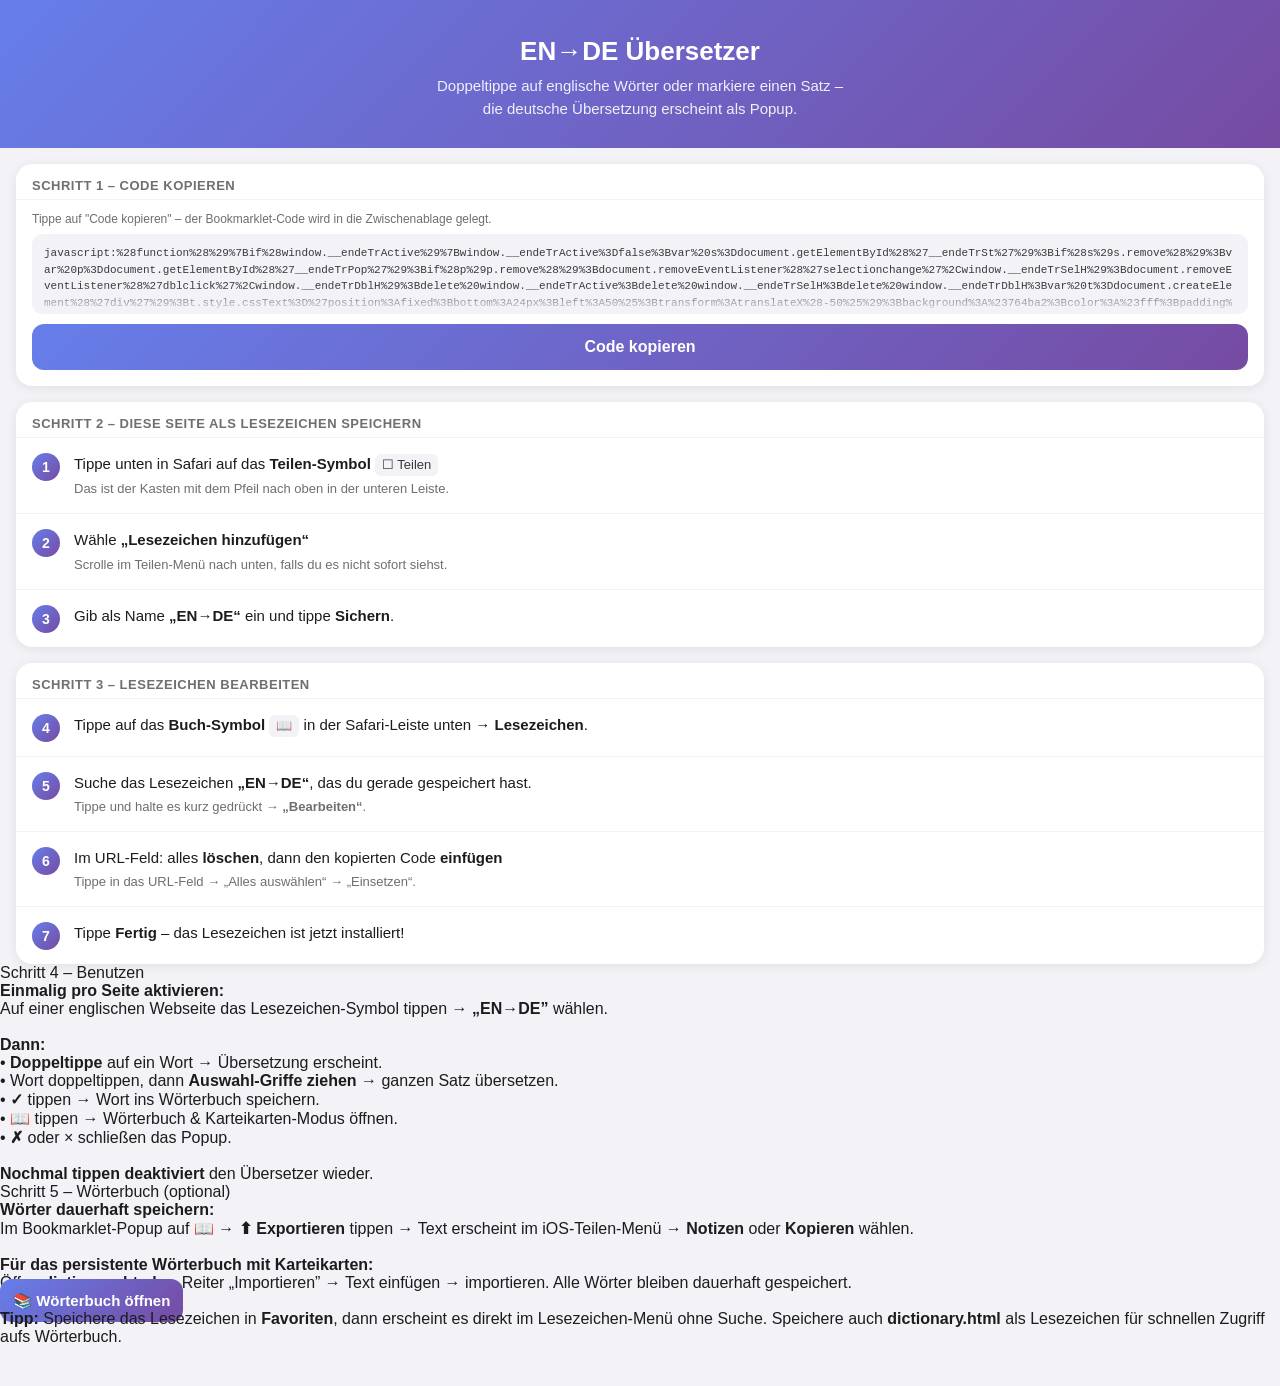
==== bookmarklet.html @ ed7c6baf "Audio-Aussprache Button im Bookmarklet hinzugefügt Neuer 🔊-Button im Übersetzungs-Popup spricht das " ====
<!DOCTYPE html>
<html lang="de">
<head>
  <meta charset="UTF-8">
  <meta name="viewport" content="width=device-width, initial-scale=1.0">
  <title>EN→DE Übersetzer – Installation</title>
  <style>
    *, *::before, *::after { box-sizing: border-box; margin: 0; padding: 0; }
    body {
      font-family: -apple-system, BlinkMacSystemFont, "Segoe UI", Roboto, sans-serif;
      background: #f2f2f7;
      color: #1c1c1e;
      min-height: 100vh;
      padding: 0 0 40px;
    }
    .hero {
      background: linear-gradient(135deg, #667eea 0%, #764ba2 100%);
      color: white;
      padding: 36px 20px 28px;
      text-align: center;
    }
    .hero h1 { font-size: 26px; font-weight: 700; margin-bottom: 8px; }
    .hero p  { font-size: 15px; opacity: 0.9; line-height: 1.5; }

    .card {
      background: white;
      border-radius: 16px;
      margin: 16px 16px 0;
      overflow: hidden;
      box-shadow: 0 2px 12px rgba(0,0,0,0.08);
    }
    .card-title {
      font-size: 13px;
      font-weight: 600;
      color: #6e6e73;
      text-transform: uppercase;
      letter-spacing: .5px;
      padding: 14px 16px 6px;
    }

    /* Step rows */
    .step {
      display: flex;
      align-items: flex-start;
      gap: 14px;
      padding: 14px 16px;
      border-top: 1px solid #f2f2f7;
    }
    .step:first-of-type { border-top: none; }
    .step-num {
      min-width: 28px; height: 28px;
      background: linear-gradient(135deg, #667eea, #764ba2);
      color: white;
      border-radius: 50%;
      font-weight: 700;
      font-size: 14px;
      display: flex; align-items: center; justify-content: center;
      flex-shrink: 0;
      margin-top: 1px;
    }
    .step-text { font-size: 15px; line-height: 1.55; color: #1c1c1e; }
    .step-text strong { font-weight: 600; }
    .step-text .sub {
      display: block;
      font-size: 13px;
      color: #6e6e73;
      margin-top: 3px;
    }
    .badge {
      display: inline-block;
      background: #f2f2f7;
      border-radius: 6px;
      padding: 1px 7px;
      font-size: 13px;
      font-weight: 500;
      color: #3a3a3c;
      white-space: nowrap;
    }

    /* Copy code box */
    .code-area {
      padding: 12px 16px 16px;
      border-top: 1px solid #f2f2f7;
    }
    .code-label {
      font-size: 12px;
      color: #6e6e73;
      margin-bottom: 8px;
    }
    .code-box {
      background: #f2f2f7;
      border-radius: 10px;
      padding: 11px 12px;
      font-family: ui-monospace, "SF Mono", Menlo, monospace;
      font-size: 11px;
      color: #3a3a3c;
      word-break: break-all;
      line-height: 1.5;
      max-height: 80px;
      overflow: hidden;
      position: relative;
      cursor: pointer;
      -webkit-user-select: all;
      user-select: all;
    }
    .code-box::after {
      content: "";
      position: absolute;
      bottom: 0; left: 0; right: 0;
      height: 28px;
      background: linear-gradient(transparent, #f2f2f7);
      border-radius: 0 0 10px 10px;
      pointer-events: none;
    }
    .copy-btn {
      width: 100%;
      margin-top: 10px;
      background: linear-gradient(135deg, #667eea, #764ba2);
      color: white;
      border: none;
      border-radius: 12px;
      padding: 14px;
      font-size: 16px;
      font-weight: 600;
      cursor: pointer;
      transition: opacity 0.15s;
    }
    .copy-btn:active { opacity: 0.8; }

    /* Toast */
    #toast {
      position: fixed;
      bottom: 28px;
      left: 50%;
      transform: translateX(-50%) translateY(80px);
      background: #1c1c1e;
      color: white;
      padding: 11px 24px;
      border-radius: 20px;
      font-size: 15px;
      font-weight: 500;
      white-space: nowrap;
      z-index: 9999;
      transition: transform 0.25s ease, opacity 0.25s ease;
      opacity: 0;
      pointer-events: none;
    }
    #toast.show {
      transform: translateX(-50%) translateY(0);
      opacity: 1;
    }

    /* Demo box */
    .demo {
      padding: 16px;
      border-top: 1px solid #f2f2f7;
      font-size: 14px;
      color: #3a3a3c;
      line-height: 1.6;
    }
    .demo strong { font-weight: 600; color: #1c1c1e; }

    .tip {
      margin: 16px 16px 0;
      background: #fff9e6;
      border-left: 4px solid #f0a500;
      border-radius: 0 10px 10px 0;
      padding: 12px 14px;
      font-size: 14px;
      color: #3a3a3c;
      line-height: 1.5;
    }
  </style>
</head>
<body>

<div class="hero">
  <h1>EN→DE Übersetzer</h1>
  <p>Doppeltippe auf englische Wörter oder markiere einen Satz –<br>die deutsche Übersetzung erscheint als Popup.</p>
</div>

<!-- Step 1: Copy code -->
<div class="card">
  <div class="card-title">Schritt 1 – Code kopieren</div>
  <div class="code-area">
    <div class="code-label">Tippe auf "Code kopieren" – der Bookmarklet-Code wird in die Zwischenablage gelegt.</div>
    <div class="code-box" id="codeBox">javascript:%28function%28%29%7Bif%28window.__endeTrActive%29%7Bwindow.__endeTrActive%3Dfalse%3Bvar%20s%3Ddocument.getElementById%28%27__endeTrSt%27%29%3Bif%28s%29s.remove%28%29%3Bvar%20p%3Ddocument.getElementById%28%27__endeTrPop%27%29%3Bif%28p%29p.remove%28%29%3Bdocument.removeEventListener%28%27selectionchange%27%2Cwindow.__endeTrSelH%29%3Bdocument.removeEventListener%28%27dblclick%27%2Cwindow.__endeTrDblH%29%3Bdelete%20window.__endeTrActive%3Bdelete%20window.__endeTrSelH%3Bdelete%20window.__endeTrDblH%3Bvar%20t%3Ddocument.createElement%28%27div%27%29%3Bt.style.cssText%3D%27position%3Afixed%3Bbottom%3A24px%3Bleft%3A50%25%3Btransform%3AtranslateX%28-50%25%29%3Bbackground%3A%23764ba2%3Bcolor%3A%23fff%3Bpadding%3A10px%2022px%3Bborder-radius%3A20px%3Bz-index%3A2147483647%3Bfont-family%3Asans-serif%3Bfont-size%3A14px%3Bwhite-space%3Anowrap%3Bbox-shadow%3A0%204px%2016px%20rgba%280%2C0%2C0%2C.3%29%27%3Bt.textContent%3D%27EN%E2%86%92DE%20deaktiviert%27%3Bdocument.body.appendChild%28t%29%3BsetTimeout%28function%28%29%7Bt.remove%28%29%3B%7D%2C2000%29%3Breturn%3B%7Dwindow.__endeTrActive%3Dtrue%3Bvar%20__dict%3D%5B%5D%3Bvar%20lastOrig%3D%27%27%2ClastTrans%3D%27%27%3Bvar%20st%3Ddocument.createElement%28%27style%27%29%3Bst.id%3D%27__endeTrSt%27%3Bst.textContent%3D%27%23__endeTrPop%7Bdisplay%3Anone%3Bposition%3Afixed%3Bz-index%3A2147483647%3Bleft%3A12px%3Bright%3A12px%3Bbottom%3A28px%3Bbackground%3A%23fff%3Bcolor%3A%231a1a1a%3Bborder%3A1px%20solid%20rgba%280%2C0%2C0%2C.12%29%3Bborder-radius%3A16px%3Bbox-shadow%3A0%208px%2032px%20rgba%280%2C0%2C0%2C.28%29%3Bfont-family%3A-apple-system%2CBlinkMacSystemFont%2Csans-serif%3Bfont-size%3A15px%3Bline-height%3A1.45%3Boverflow%3Ahidden%7D%23__endeTrPop.__etVis%7Bdisplay%3Ablock%3Banimation%3A__etIn%20150ms%20ease-out%7D%23__endeTrPop.__etDict%7Bmax-height%3A72vh%7D%40keyframes%20__etIn%7Bfrom%7Bopacity%3A0%3Btransform%3AtranslateY%2810px%29%7Dto%7Bopacity%3A1%3Btransform%3AtranslateY%280%29%7D%7D%23__endeTrPop%20.__etH%7Bdisplay%3Aflex%3Balign-items%3Acenter%3Bjustify-content%3Aspace-between%3Bgap%3A8px%3Bpadding%3A10px%2014px%3Bbackground%3Alinear-gradient%28135deg%2C%23667eea%2C%23764ba2%29%3Bcolor%3A%23fff%7D%23__endeTrPop%20.__etT%7Bfont-weight%3A600%3Bfont-size%3A14px%3Boverflow%3Ahidden%3Btext-overflow%3Aellipsis%3Bwhite-space%3Anowrap%3Bflex%3A1%7D%23__endeTrPop%20.__etC%7Bbackground%3Argba%28255%2C255%2C255%2C.18%29%3Bcolor%3A%23fff%3Bborder%3Anone%3Bwidth%3A28px%3Bheight%3A28px%3Bborder-radius%3A50%25%3Bfont-size%3A20px%3Bcursor%3Apointer%3Bdisplay%3Aflex%3Balign-items%3Acenter%3Bjustify-content%3Acenter%3Bpadding%3A0%3Bflex-shrink%3A0%7D%23__endeTrPop%20.__etC%3Aactive%7Bbackground%3Argba%28255%2C255%2C255%2C.35%29%7D%23__endeTrPop%20.__etB%7Bpadding%3A12px%2014px%3Bfont-size%3A16px%3Bwhite-space%3Apre-wrap%3Bword-wrap%3Abreak-word%7D%23__endeTrPop%5Bdata-state%3Derror%5D%20.__etB%7Bcolor%3A%23b00020%7D.__etSpin%7Bdisplay%3Ainline-block%3Bwidth%3A13px%3Bheight%3A13px%3Bborder%3A2px%20solid%20rgba%280%2C0%2C0%2C.18%29%3Bborder-top-color%3A%23667eea%3Bborder-radius%3A50%25%3Bvertical-align%3A-3px%3Bmargin-right%3A7px%3Banimation%3A__etSpinA%20.7s%20linear%20infinite%7D%40keyframes%20__etSpinA%7Bto%7Btransform%3Arotate%28360deg%29%7D%7D%23__endeTrPop%20.__etF%7Bdisplay%3Aflex%3Balign-items%3Acenter%3Bjustify-content%3Aspace-between%3Bpadding%3A8px%2010px%3Bborder-top%3A1px%20solid%20%23f0f0f0%3Bgap%3A6px%7D.__etBtnX%7Bflex%3A1%3Bpadding%3A10px%204px%3Bborder%3Anone%3Bborder-radius%3A10px%3Bfont-size%3A22px%3Bcursor%3Apointer%3Bbackground%3A%23fff0f0%3Bcolor%3A%23cc0000%7D.__etBtnX%3Aactive%7Bbackground%3A%23ffd5d5%7D.__etBtnOk%7Bflex%3A1%3Bpadding%3A10px%204px%3Bborder%3Anone%3Bborder-radius%3A10px%3Bfont-size%3A22px%3Bcursor%3Apointer%3Bbackground%3A%23f0fff4%3Bcolor%3A%23009900%7D.__etBtnOk%3Aactive%7Bbackground%3A%23c3f0d0%7D.__etBtnOk%3Adisabled%7Bopacity%3A.3%3Bcursor%3Adefault%7D.__etBtnD%7Bflex%3A1%3Bpadding%3A10px%204px%3Bborder%3Anone%3Bborder-radius%3A10px%3Bfont-size%3A18px%3Bcursor%3Apointer%3Bbackground%3A%23f0f0ff%3Bcolor%3A%23667eea%3Bfont-weight%3A600%7D.__etBtnD%3Aactive%7Bbackground%3A%23d8d8ff%7D.__etFMsg%7Bfont-size%3A12px%3Bcolor%3A%23009900%3Btext-align%3Acenter%3Bpadding%3A2px%2012px%206px%3Bdisplay%3Anone%7D%23__endeTrDictPanel%7Bdisplay%3Anone%3Boverflow-y%3Aauto%3Bmax-height%3Acalc%2872vh%20-%2052px%29%7D%23__endeTrDictPanel.__etVis2%7Bdisplay%3Aflex%3Bflex-direction%3Acolumn%7D.__etDictTabs%7Bdisplay%3Aflex%3Bborder-bottom%3A1px%20solid%20%23f0f0f0%3Bbackground%3A%23fafafa%3Bflex-shrink%3A0%7D.__etDictTab%7Bflex%3A1%3Bpadding%3A10px%204px%3Bborder%3Anone%3Bbackground%3Atransparent%3Bfont-size%3A13px%3Bfont-weight%3A600%3Bcolor%3A%23999%3Bcursor%3Apointer%3Bborder-bottom%3A3px%20solid%20transparent%7D.__etDictTab.__etTabAct%7Bcolor%3A%23667eea%3Bborder-bottom-color%3A%23667eea%7D.__etDictScroll%7Boverflow-y%3Aauto%3Bflex%3A1%7D.__etDictList%7Bpadding%3A4px%200%7D.__etDictRow%7Bdisplay%3Aflex%3Balign-items%3Acenter%3Bgap%3A8px%3Bpadding%3A9px%2014px%3Bborder-bottom%3A1px%20solid%20%23f5f5f5%3Bfont-size%3A14px%7D.__etDictNum%7Bmin-width%3A22px%3Bcolor%3A%23bbb%3Bfont-size%3A12px%3Bflex-shrink%3A0%7D.__etDictEn%7Bflex%3A1%3Bfont-weight%3A500%3Bcolor%3A%231a1a1a%3Bword-break%3Abreak-word%7D.__etDictDe%7Bflex%3A1%3Bcolor%3A%23555%3Bword-break%3Abreak-word%7D.__etDictEmpty%7Bpadding%3A28px%2016px%3Btext-align%3Acenter%3Bcolor%3A%23bbb%3Bfont-size%3A14px%7D.__etDictActions%7Bdisplay%3Aflex%3Bgap%3A8px%3Bpadding%3A10px%2012px%3Bborder-top%3A1px%20solid%20%23f0f0f0%3Bbackground%3A%23fafafa%3Bflex-shrink%3A0%7D.__etActBtn%7Bflex%3A1%3Bpadding%3A9px%206px%3Bborder%3Anone%3Bborder-radius%3A10px%3Bfont-size%3A13px%3Bfont-weight%3A600%3Bcursor%3Apointer%3Bbackground%3Alinear-gradient%28135deg%2C%23667eea%2C%23764ba2%29%3Bcolor%3A%23fff%7D.__etActBtn%3Aactive%7Bopacity%3A.8%7D.__etFlash%7Bpadding%3A20px%2016px%3Btext-align%3Acenter%7D.__etFlashProg%7Bfont-size%3A12px%3Bcolor%3A%23bbb%3Bmargin-bottom%3A6px%7D.__etFlashSub%7Bfont-size%3A12px%3Bcolor%3A%23aaa%3Bmargin-bottom%3A10px%7D.__etFlashQ%7Bfont-size%3A19px%3Bfont-weight%3A600%3Bcolor%3A%231a1a1a%3Bmargin-bottom%3A8px%3Bline-height%3A1.3%7D.__etFlashA%7Bfont-size%3A17px%3Bcolor%3A%23667eea%3Bfont-weight%3A600%3Bmin-height%3A26px%3Bmargin-bottom%3A14px%7D.__etFlashRevBtn%7Bwidth%3A100%25%3Bpadding%3A12px%3Bborder%3Anone%3Bborder-radius%3A12px%3Bfont-size%3A15px%3Bfont-weight%3A600%3Bcursor%3Apointer%3Bbackground%3Alinear-gradient%28135deg%2C%23667eea%2C%23764ba2%29%3Bcolor%3A%23fff%3Bmargin-bottom%3A10px%7D.__etFlashBtns%7Bdisplay%3Aflex%3Bgap%3A10px%7D.__etFlashOk%7Bflex%3A1%3Bpadding%3A11px%3Bborder%3Anone%3Bborder-radius%3A12px%3Bfont-size%3A14px%3Bfont-weight%3A600%3Bcursor%3Apointer%3Bbackground%3A%23f0fff4%3Bcolor%3A%23009900%7D.__etFlashNo%7Bflex%3A1%3Bpadding%3A11px%3Bborder%3Anone%3Bborder-radius%3A12px%3Bfont-size%3A14px%3Bfont-weight%3A600%3Bcursor%3Apointer%3Bbackground%3A%23fff0f0%3Bcolor%3A%23cc0000%7D.__etBtnSpeak%7Bflex%3A1%3Bpadding%3A10px%204px%3Bborder%3Anone%3Bborder-radius%3A10px%3Bfont-size%3A22px%3Bcursor%3Apointer%3Bbackground%3A%23e8f0fe%3Bcolor%3A%23667eea%7D.__etBtnSpeak%3Aactive%7Bbackground%3A%23c5d0f5%7D.__etBtnSpeak%3Adisabled%7Bopacity%3A.3%3Bcursor%3Adefault%7D.__etFlashResult%7Bfont-size%3A16px%3Bcolor%3A%231a1a1a%3Bpadding%3A12px%200%2016px%7D%27%3Bdocument.head.appendChild%28st%29%3Bvar%20pop%3Ddocument.createElement%28%27div%27%29%3Bpop.id%3D%27__endeTrPop%27%3Bvar%20hdr%3Ddocument.createElement%28%27div%27%29%3Bhdr.className%3D%27__etH%27%3Bvar%20tit%3Ddocument.createElement%28%27span%27%29%3Btit.className%3D%27__etT%27%3Bvar%20cls%3Ddocument.createElement%28%27button%27%29%3Bcls.className%3D%27__etC%27%3Bcls.textContent%3D%27%5Cxd7%27%3Bcls.addEventListener%28%27click%27%2Cfunction%28e%29%7Be.stopPropagation%28%29%3BremPop%28%29%3B%7D%29%3Bhdr.appendChild%28tit%29%3Bhdr.appendChild%28cls%29%3Bvar%20body%3Ddocument.createElement%28%27div%27%29%3Bbody.className%3D%27__etB%27%3Bvar%20footer%3Ddocument.createElement%28%27div%27%29%3Bfooter.className%3D%27__etF%27%3Bvar%20btnX%3Ddocument.createElement%28%27button%27%29%3BbtnX.className%3D%27__etBtnX%27%3BbtnX.textContent%3D%27%E2%9C%97%27%3BbtnX.addEventListener%28%27click%27%2Cfunction%28e%29%7Be.stopPropagation%28%29%3BremPop%28%29%3B%7D%29%3Bvar%20btnD%3Ddocument.createElement%28%27button%27%29%3BbtnD.className%3D%27__etBtnD%27%3BbtnD.textContent%3D%27%F0%9F%93%96%27%3BbtnD.addEventListener%28%27click%27%2Cfunction%28e%29%7Be.stopPropagation%28%29%3BshowDictPanel%28%29%3B%7D%29%3Bvar%20btnOk%3Ddocument.createElement%28%27button%27%29%3BbtnOk.className%3D%27__etBtnOk%27%3BbtnOk.textContent%3D%27%E2%9C%93%27%3BbtnOk.disabled%3Dtrue%3BbtnOk.addEventListener%28%27click%27%2Cfunction%28e%29%7Be.stopPropagation%28%29%3BsaveEntry%28%29%3B%7D%29%3Bvar%20btnSpeak%3Ddocument.createElement%28%27button%27%29%3BbtnSpeak.className%3D%27__etBtnSpeak%27%3BbtnSpeak.textContent%3D%27%F0%9F%94%8A%27%3BbtnSpeak.disabled%3Dtrue%3BbtnSpeak.addEventListener%28%27click%27%2Cfunction%28e%29%7Be.stopPropagation%28%29%3BspeakWord%28lastOrig%29%3B%7D%29%3Bfooter.appendChild%28btnX%29%3Bfooter.appendChild%28btnSpeak%29%3Bfooter.appendChild%28btnD%29%3Bfooter.appendChild%28btnOk%29%3Bvar%20footerMsg%3Ddocument.createElement%28%27div%27%29%3BfooterMsg.className%3D%27__etFMsg%27%3Bvar%20dictPanel%3Ddocument.createElement%28%27div%27%29%3BdictPanel.id%3D%27__endeTrDictPanel%27%3Bvar%20tabs%3Ddocument.createElement%28%27div%27%29%3Btabs.className%3D%27__etDictTabs%27%3Bvar%20tabList%3Ddocument.createElement%28%27button%27%29%3BtabList.className%3D%27__etDictTab%20__etTabAct%27%3BtabList.textContent%3D%27W%C3%B6rterbuch%27%3Bvar%20tabFlash%3Ddocument.createElement%28%27button%27%29%3BtabFlash.className%3D%27__etDictTab%27%3BtabFlash.textContent%3D%27Karteikarten%27%3Btabs.appendChild%28tabList%29%3Btabs.appendChild%28tabFlash%29%3Bvar%20dictScroll%3Ddocument.createElement%28%27div%27%29%3BdictScroll.className%3D%27__etDictScroll%27%3Bvar%20dictListDiv%3Ddocument.createElement%28%27div%27%29%3BdictListDiv.className%3D%27__etDictList%27%3BdictScroll.appendChild%28dictListDiv%29%3Bvar%20flashDiv%3Ddocument.createElement%28%27div%27%29%3BflashDiv.style.display%3D%27none%27%3Bvar%20dictActions%3Ddocument.createElement%28%27div%27%29%3BdictActions.className%3D%27__etDictActions%27%3Bvar%20btnBack%3Ddocument.createElement%28%27button%27%29%3BbtnBack.className%3D%27__etActBtn%27%3BbtnBack.textContent%3D%27%E2%86%90%20%C3%9Cbersetzer%27%3BbtnBack.addEventListener%28%27click%27%2Cfunction%28e%29%7Be.stopPropagation%28%29%3BshowTransPanel%28%29%3B%7D%29%3Bvar%20btnExport%3Ddocument.createElement%28%27button%27%29%3BbtnExport.className%3D%27__etActBtn%27%3BbtnExport.textContent%3D%27%E2%AC%86%20Exportieren%27%3BbtnExport.addEventListener%28%27click%27%2Cfunction%28e%29%7Be.stopPropagation%28%29%3BexportDict%28%29%3B%7D%29%3BdictActions.appendChild%28btnBack%29%3BdictActions.appendChild%28btnExport%29%3BdictPanel.appendChild%28tabs%29%3BdictPanel.appendChild%28dictScroll%29%3BdictPanel.appendChild%28flashDiv%29%3BdictPanel.appendChild%28dictActions%29%3Bpop.appendChild%28hdr%29%3Bpop.appendChild%28body%29%3Bpop.appendChild%28footer%29%3Bpop.appendChild%28footerMsg%29%3Bpop.appendChild%28dictPanel%29%3Bpop.addEventListener%28%27touchstart%27%2Cfunction%28e%29%7Be.stopPropagation%28%29%3B%7D%2C%7Bpassive%3Atrue%7D%29%3Bdocument.body.appendChild%28pop%29%3BtabList.addEventListener%28%27click%27%2Cfunction%28e%29%7Be.stopPropagation%28%29%3BtabList.classList.add%28%27__etTabAct%27%29%3BtabFlash.classList.remove%28%27__etTabAct%27%29%3BdictScroll.style.display%3D%27%27%3BflashDiv.style.display%3D%27none%27%3BrenderDictList%28%29%3B%7D%29%3BtabFlash.addEventListener%28%27click%27%2Cfunction%28e%29%7Be.stopPropagation%28%29%3BtabFlash.classList.add%28%27__etTabAct%27%29%3BtabList.classList.remove%28%27__etTabAct%27%29%3BdictScroll.style.display%3D%27none%27%3BflashDiv.style.display%3D%27%27%3BstartFlashcards%28%29%3B%7D%29%3Bvar%20toast2%3Ddocument.createElement%28%27div%27%29%3Btoast2.style.cssText%3D%27position%3Afixed%3Btop%3A24px%3Bleft%3A50%25%3Btransform%3AtranslateX%28-50%25%29%3Bbackground%3Alinear-gradient%28135deg%2C%23667eea%2C%23764ba2%29%3Bcolor%3A%23fff%3Bpadding%3A10px%2022px%3Bborder-radius%3A20px%3Bz-index%3A2147483647%3Bfont-family%3Asans-serif%3Bfont-size%3A14px%3Bwhite-space%3Anowrap%3Bbox-shadow%3A0%204px%2016px%20rgba%280%2C0%2C0%2C.3%29%27%3Btoast2.textContent%3D%27EN%E2%86%92DE%20aktiv%20%E2%80%93%20Doppeltippe%20auf%20ein%20Wort%27%3Bdocument.body.appendChild%28toast2%29%3BsetTimeout%28function%28%29%7Btoast2.remove%28%29%3B%7D%2C2500%29%3Bvar%20cache%3Dnew%20Map%28%29%3Bfunction%20cGet%28k%29%7Bif%28%21cache.has%28k%29%29return%20null%3Bvar%20v%3Dcache.get%28k%29%3Bcache.delete%28k%29%3Bcache.set%28k%2Cv%29%3Breturn%20v%3B%7Dfunction%20cSet%28k%2Cv%29%7Bcache.set%28k%2Cv%29%3Bif%28cache.size%3E300%29cache.delete%28cache.keys%28%29.next%28%29.value%29%3B%7Dfunction%20translate%28text%29%7Bvar%20k%3D%27en%7Cde%7C%27%2Btext%2Chit%3DcGet%28k%29%3Bif%28hit%29return%20Promise.resolve%28hit%29%3Bvar%20url%3D%27https%3A%2F%2Ftranslate.googleapis.com%2Ftranslate_a%2Fsingle%3Fclient%3Dgtx%26sl%3Den%26tl%3Dde%26dt%3Dt%26q%3D%27%2BencodeURIComponent%28text%29%3Breturn%20fetch%28url%2C%7Bheaders%3A%7BAccept%3A%27application%2Fjson%27%7D%7D%29.then%28function%28r%29%7Bif%28%21r.ok%29throw%20new%20Error%28%27HTTP%20%27%2Br.status%29%3Breturn%20r.json%28%29%3B%7D%29.then%28function%28d%29%7Bvar%20s%3DArray.isArray%28d%26%26d%5B0%5D%29%3Fd%5B0%5D%3A%5B%5D%3Bvar%20tr%3Ds.map%28function%28x%29%7Breturn%20Array.isArray%28x%29%3Fx%5B0%5D%3A%27%27%3B%7D%29.filter%28Boolean%29.join%28%27%27%29%3Bif%28%21tr%29throw%20new%20Error%28%27Leere%20Antwort%27%29%3BcSet%28k%2Ctr%29%3Breturn%20tr%3B%7D%29%3B%7Dfunction%20insidePop%28n%29%7Bwhile%28n%29%7Bif%28n.id%3D%3D%3D%27__endeTrPop%27%29return%20true%3Bn%3Dn.parentNode%3B%7Dreturn%20false%3B%7Dfunction%20selInfo%28%29%7Bvar%20sel%3Dwindow.getSelection%28%29%3Bif%28%21sel%7C%7Csel.rangeCount%3D%3D%3D0%7C%7Csel.isCollapsed%29return%20null%3Bvar%20text%3Dsel.toString%28%29.trim%28%29%3Bif%28%21text%7C%7Ctext.length%3E500%29return%20null%3Bvar%20r%3Dsel.getRangeAt%280%29%3Bif%28insidePop%28r.startContainer%29%29return%20null%3Bif%28%21%2F%5BA-Za-z%5D%2F.test%28text%29%29return%20null%3Bvar%20lat%3D%28text.match%28%2F%5BA-Za-z%5Cs.%2C%21%3F%3B%3A%27%22%5C%5C-%5D%2Fg%29%7C%7C%5B%5D%29.length%3Bif%28lat%2Ftext.length%3C0.6%29return%20null%3Breturn%7Btext%3Atext%7D%3B%7Dfunction%20remPop%28%29%7Bpop.classList.remove%28%27__etVis%27%2C%27__etDict%27%29%3Bpop.removeAttribute%28%27data-state%27%29%3BlastT%3D%27%27%3BshowTransPanel%28%29%3B%7Dfunction%20showTransPanel%28%29%7Bbody.style.display%3D%27%27%3Bfooter.style.display%3D%27%27%3BfooterMsg.style.display%3D%27none%27%3BdictPanel.classList.remove%28%27__etVis2%27%29%3Bpop.classList.remove%28%27__etDict%27%29%3Btit.textContent%3DlastT%7C%7C%27EN%E2%86%92DE%27%3B%7Dfunction%20showDictPanel%28%29%7Bbody.style.display%3D%27none%27%3Bfooter.style.display%3D%27none%27%3BfooterMsg.style.display%3D%27none%27%3BdictPanel.classList.add%28%27__etVis2%27%29%3Bpop.classList.add%28%27__etDict%27%2C%27__etVis%27%29%3Btit.textContent%3D%27W%C3%B6rterbuch%20%28%27%2B__dict.length%2B%27%29%27%3BtabList.classList.add%28%27__etTabAct%27%29%3BtabFlash.classList.remove%28%27__etTabAct%27%29%3BdictScroll.style.display%3D%27%27%3BflashDiv.style.display%3D%27none%27%3BrenderDictList%28%29%3B%7Dfunction%20renderDictList%28%29%7BdictListDiv.innerHTML%3D%27%27%3Bif%28__dict.length%3D%3D%3D0%29%7Bvar%20em%3Ddocument.createElement%28%27div%27%29%3Bem.className%3D%27__etDictEmpty%27%3Bem.textContent%3D%27Noch%20keine%20Eintr%C3%A4ge.%20Tippe%20%E2%9C%93%20um%20W%C3%B6rter%20zu%20speichern.%27%3BdictListDiv.appendChild%28em%29%3Breturn%3B%7D__dict.forEach%28function%28e%2Ci%29%7Bvar%20row%3Ddocument.createElement%28%27div%27%29%3Brow.className%3D%27__etDictRow%27%3Bvar%20num%3Ddocument.createElement%28%27span%27%29%3Bnum.className%3D%27__etDictNum%27%3Bnum.textContent%3D%28i%2B1%29%2B%27.%27%3Bvar%20en%3Ddocument.createElement%28%27span%27%29%3Ben.className%3D%27__etDictEn%27%3Ben.textContent%3De.en%3Bvar%20de%3Ddocument.createElement%28%27span%27%29%3Bde.className%3D%27__etDictDe%27%3Bde.textContent%3De.de%3Brow.appendChild%28num%29%3Brow.appendChild%28en%29%3Brow.appendChild%28de%29%3BdictListDiv.appendChild%28row%29%3B%7D%29%3B%7Dfunction%20saveEntry%28%29%7Bif%28%21lastOrig%7C%7C%21lastTrans%29return%3Bvar%20already%3D__dict.some%28function%28e%29%7Breturn%20e.en%3D%3D%3DlastOrig%3B%7D%29%3Bif%28%21already%29__dict.push%28%7Bid%3ADate.now%28%29%2Cen%3AlastOrig%2Cde%3AlastTrans%7D%29%3Bwindow.open%28%27https%3A%2F%2Fonkeldeno.github.io%2Ftranslator%2Fdictionary.html%3Fadd%3D%27%2BencodeURIComponent%28lastOrig%29%2B%27%26tr%3D%27%2BencodeURIComponent%28lastTrans%29%2C%27_blank%27%29%3BfooterMsg.textContent%3Dalready%3F%27Bereits%20vorhanden.%27%3A%27Im%20W%C3%B6rterbuch%20gespeichert%20%E2%9C%93%27%3BfooterMsg.style.display%3D%27block%27%3BsetTimeout%28function%28%29%7BfooterMsg.style.display%3D%27none%27%3B%7D%2C2000%29%3BbtnOk.disabled%3Dtrue%3B%7Dfunction%20exportDict%28%29%7Bif%28__dict.length%3D%3D%3D0%29%7Balert%28%27Noch%20keine%20Eintr%C3%A4ge%20im%20W%C3%B6rterbuch.%27%29%3Breturn%3B%7Dvar%20lines%3D__dict.map%28function%28e%2Ci%29%7Breturn%28i%2B1%29%2B%27.%20%27%2Be.en%2B%27%20%7C%20%27%2Be.de%3B%7D%29%3Bvar%20text%3D%27EN%E2%86%92DE%20W%C3%B6rterbuch%3A%5Cn%5Cn%27%2Blines.join%28%27%5Cn%27%29%3Bif%28navigator.share%29%7Bnavigator.share%28%7Btitle%3A%27EN%E2%86%92DE%20W%C3%B6rterbuch%27%2Ctext%3Atext%7D%29.catch%28function%28%29%7BcopyToClipboard%28text%29%3B%7D%29%3B%7Delse%7BcopyToClipboard%28text%29%3B%7D%7Dfunction%20copyToClipboard%28text%29%7Bif%28navigator.clipboard%26%26navigator.clipboard.writeText%29%7Bnavigator.clipboard.writeText%28text%29.then%28function%28%29%7Balert%28%27In%20Zwischenablage%20kopiert%21%27%29%3B%7D%29.catch%28function%28%29%7BfbCopy%28text%29%3B%7D%29%3B%7Delse%7BfbCopy%28text%29%3B%7D%7Dfunction%20fbCopy%28text%29%7Bvar%20ta%3Ddocument.createElement%28%27textarea%27%29%3Bta.value%3Dtext%3Bta.style.cssText%3D%27position%3Afixed%3Btop%3A-999px%3Bleft%3A-999px%27%3Bdocument.body.appendChild%28ta%29%3Bta.select%28%29%3Btry%7Bdocument.execCommand%28%27copy%27%29%3Balert%28%27In%20Zwischenablage%20kopiert%21%27%29%3B%7Dcatch%28e%29%7B%7Dta.remove%28%29%3B%7Dfunction%20speakWord%28word%29%7Bif%28%21word%7C%7C%21window.speechSynthesis%29return%3Bwindow.speechSynthesis.cancel%28%29%3Bvar%20u%3Dnew%20SpeechSynthesisUtterance%28word%29%3Bu.lang%3D%27en-US%27%3Bu.rate%3D0.9%3Bwindow.speechSynthesis.speak%28u%29%3B%7Dvar%20flashOrder%3D%5B%5D%2CflashIdx%3D0%2CflashScore%3D0%3Bfunction%20startFlashcards%28%29%7Bif%28__dict.length%3D%3D%3D0%29%7BflashDiv.innerHTML%3D%27%3Cdiv%20class%3D%22__etFlash%22%3E%3Cdiv%20class%3D%22__etDictEmpty%22%3ENoch%20keine%20Eintr%C3%A4ge%20f%C3%BCr%20Karteikarten.%3C%2Fdiv%3E%3C%2Fdiv%3E%27%3Breturn%3B%7DflashOrder%3D__dict.slice%28%29.sort%28function%28%29%7Breturn%20Math.random%28%29-.5%3B%7D%29%3BflashIdx%3D0%3BflashScore%3D0%3BshowFlashCard%28%29%3B%7Dfunction%20escH%28s%29%7Breturn%20s.replace%28%2F%26%2Fg%2C%27%26amp%3B%27%29.replace%28%2F%3C%2Fg%2C%27%26lt%3B%27%29.replace%28%2F%3E%2Fg%2C%27%26gt%3B%27%29%3B%7Dfunction%20showFlashCard%28%29%7Bif%28flashIdx%3E%3DflashOrder.length%29%7BflashDiv.innerHTML%3D%27%3Cdiv%20class%3D%22__etFlash%22%3E%3Cdiv%20class%3D%22__etFlashResult%22%3EErgebnis%3A%20%27%2BflashScore%2B%27%20%2F%20%27%2BflashOrder.length%2B%27%20richtig%20%F0%9F%8E%89%3C%2Fdiv%3E%3Cbutton%20class%3D%22__etFlashRevBtn%22%20id%3D%22__etFRes%22%3ENochmal%20%C3%BCben%3C%2Fbutton%3E%3C%2Fdiv%3E%27%3Bvar%20rb%3Ddocument.getElementById%28%27__etFRes%27%29%3Bif%28rb%29rb.addEventListener%28%27click%27%2Cfunction%28e%29%7Be.stopPropagation%28%29%3BstartFlashcards%28%29%3B%7D%29%3Breturn%3B%7Dvar%20en%3DflashOrder%5BflashIdx%5D%3BflashDiv.innerHTML%3D%27%3Cdiv%20class%3D%22__etFlash%22%3E%3Cdiv%20class%3D%22__etFlashProg%22%3E%27%2B%28flashIdx%2B1%29%2B%27%20%2F%20%27%2BflashOrder.length%2B%27%3C%2Fdiv%3E%3Cdiv%20class%3D%22__etFlashSub%22%3EWie%20lautet%20die%20deutsche%20%C3%9Cbersetzung%3F%3C%2Fdiv%3E%3Cdiv%20class%3D%22__etFlashQ%22%3E%27%2BescH%28en.en%29%2B%27%3C%2Fdiv%3E%3Cdiv%20class%3D%22__etFlashA%22%20id%3D%22__etFA%22%3E%3C%2Fdiv%3E%3Cbutton%20class%3D%22__etFlashRevBtn%22%20id%3D%22__etFRev%22%3EAntwort%20zeigen%3C%2Fbutton%3E%3Cdiv%20class%3D%22__etFlashBtns%22%20id%3D%22__etFBtns%22%20style%3D%22display%3Anone%22%3E%3Cbutton%20class%3D%22__etFlashNo%22%20id%3D%22__etFNo%22%3ENicht%20gewusst%20%E2%9C%97%3C%2Fbutton%3E%3Cbutton%20class%3D%22__etFlashOk%22%20id%3D%22__etFOk%22%3EGewusst%20%E2%9C%93%3C%2Fbutton%3E%3C%2Fdiv%3E%3C%2Fdiv%3E%27%3Bvar%20rev%3Ddocument.getElementById%28%27__etFRev%27%29%3Bvar%20ans%3Ddocument.getElementById%28%27__etFA%27%29%3Bvar%20btns%3Ddocument.getElementById%28%27__etFBtns%27%29%3Bvar%20ok%3Ddocument.getElementById%28%27__etFOk%27%29%3Bvar%20no%3Ddocument.getElementById%28%27__etFNo%27%29%3Brev.addEventListener%28%27click%27%2Cfunction%28e%29%7Be.stopPropagation%28%29%3Bans.textContent%3Den.de%3Brev.style.display%3D%27none%27%3Bbtns.style.display%3D%27%27%3B%7D%29%3Bok.addEventListener%28%27click%27%2Cfunction%28e%29%7Be.stopPropagation%28%29%3BflashScore%2B%2B%3BflashIdx%2B%2B%3BshowFlashCard%28%29%3B%7D%29%3Bno.addEventListener%28%27click%27%2Cfunction%28e%29%7Be.stopPropagation%28%29%3BflashIdx%2B%2B%3BshowFlashCard%28%29%3B%7D%29%3B%7Dfunction%20showPop%28orig%2Cstate%2Ctrans%29%7Bpop.setAttribute%28%27data-state%27%2Cstate%29%3Btit.textContent%3Dorig.length%3E60%3Forig.slice%280%2C57%29%2B%27%E2%80%A6%27%3Aorig%3Bif%28state%3D%3D%3D%27loading%27%29%7Bbody.innerHTML%3D%27%3Cspan%20class%3D%22__etSpin%22%3E%3C%2Fspan%3E%C3%9Cbersetze%E2%80%A6%27%3BbtnOk.disabled%3Dtrue%3BbtnSpeak.disabled%3Dtrue%3B%7Delse%20if%28state%3D%3D%3D%27ok%27%29%7Bbody.textContent%3Dtrans%7C%7C%27Fehler.%27%3BlastOrig%3Dorig%3BlastTrans%3Dtrans%3BbtnOk.disabled%3Dfalse%3BbtnSpeak.disabled%3Dfalse%3B%7Delse%7Bbody.textContent%3Dtrans%7C%7C%27Fehler.%27%3BbtnOk.disabled%3Dtrue%3BbtnSpeak.disabled%3Dtrue%3B%7Dpop.classList.add%28%27__etVis%27%29%3B%7Dvar%20lastT%3D%27%27%2Ctimer%3Dnull%2CreqId%3D0%3Bfunction%20handleSel%28%29%7Bvar%20info%3DselInfo%28%29%3Bif%28%21info%29return%3Bif%28info.text%3D%3D%3DlastT%26%26pop.classList.contains%28%27__etVis%27%29%29return%3BlastT%3Dinfo.text%3Bvar%20rid%3D%2B%2BreqId%3BshowTransPanel%28%29%3BshowPop%28info.text%2C%27loading%27%29%3Btranslate%28info.text%29.then%28function%28tr%29%7Bif%28rid%21%3D%3DreqId%29return%3BshowPop%28info.text%2C%27ok%27%2Ctr%29%3B%7D%29.catch%28function%28e%29%7Bif%28rid%21%3D%3DreqId%29return%3BshowPop%28info.text%2C%27error%27%2CString%28e%26%26e.message%7C%7Ce%29%29%3B%7D%29%3B%7Dwindow.__endeTrSelH%3Dfunction%28%29%7BclearTimeout%28timer%29%3Btimer%3DsetTimeout%28handleSel%2C450%29%3B%7D%3Bwindow.__endeTrDblH%3Dfunction%28%29%7BclearTimeout%28timer%29%3Btimer%3DsetTimeout%28handleSel%2C50%29%3B%7D%3Bdocument.addEventListener%28%27selectionchange%27%2Cwindow.__endeTrSelH%29%3Bdocument.addEventListener%28%27dblclick%27%2Cwindow.__endeTrDblH%29%3Bdocument.addEventListener%28%27touchstart%27%2Cfunction%28e%29%7Bif%28pop.classList.contains%28%27__etVis%27%29%26%26%21pop.contains%28e.target%29%29%7BsetTimeout%28function%28%29%7Bvar%20s%3Dwindow.getSelection%28%29%3Bif%28%21s%7C%7Cs.isCollapsed%29%7BremPop%28%29%3B%7D%7D%2C300%29%3B%7D%7D%2C%7Bpassive%3Atrue%7D%29%3B%7D%29%28%29%3B</div>
    <button class="copy-btn" onclick="copyCode()">Code kopieren</button>
  </div>
</div>

<!-- Step 2: Bookmark this page -->
<div class="card">
  <div class="card-title">Schritt 2 – Diese Seite als Lesezeichen speichern</div>

  <div class="step">
    <div class="step-num">1</div>
    <div class="step-text">
      Tippe unten in Safari auf das <strong>Teilen-Symbol</strong>
      <span class="badge">&#x2610; Teilen</span>
      <span class="sub">Das ist der Kasten mit dem Pfeil nach oben in der unteren Leiste.</span>
    </div>
  </div>

  <div class="step">
    <div class="step-num">2</div>
    <div class="step-text">
      Wähle <strong>„Lesezeichen hinzufügen“</strong>
      <span class="sub">Scrolle im Teilen-Menü nach unten, falls du es nicht sofort siehst.</span>
    </div>
  </div>

  <div class="step">
    <div class="step-num">3</div>
    <div class="step-text">
      Gib als Name <strong>„EN→DE“</strong> ein und tippe <strong>Sichern</strong>.
    </div>
  </div>
</div>

<!-- Step 3: Edit bookmark URL -->
<div class="card">
  <div class="card-title">Schritt 3 – Lesezeichen bearbeiten</div>

  <div class="step">
    <div class="step-num">4</div>
    <div class="step-text">
      Tippe auf das <strong>Buch-Symbol</strong>
      <span class="badge">&#x1F4D6;</span>
      in der Safari-Leiste unten → <strong>Lesezeichen</strong>.
    </div>
  </div>

  <div class="step">
    <div class="step-num">5</div>
    <div class="step-text">
      Suche das Lesezeichen <strong>„EN→DE“</strong>, das du gerade gespeichert hast.
      <span class="sub">Tippe und halte es kurz gedrückt → <strong>„Bearbeiten“</strong>.</span>
    </div>
  </div>

  <div class="step">
    <div class="step-num">6</div>
    <div class="step-text">
      Im URL-Feld: alles <strong>löschen</strong>, dann den kopierten Code <strong>einfügen</strong>
      <span class="sub">Tippe in das URL-Feld → „Alles auswählen“ → „Einsetzen“.</span>
    </div>
  </div>

  <div class="step">
    <div class="step-num">7</div>
    <div class="step-text">
      Tippe <strong>Fertig</strong> – das Lesezeichen ist jetzt installiert!
    </div>
  </div>
</div>

<!-- Step 4: Use it -->
<div class=”card”>
  <div class=”card-title”>Schritt 4 – Benutzen</div>
  <div class=”demo”>
    <strong>Einmalig pro Seite aktivieren:</strong><br>
    Auf einer englischen Webseite das Lesezeichen-Symbol tippen → <strong>„EN→DE”</strong> wählen.<br><br>
    <strong>Dann:</strong><br>
    • <strong>Doppeltippe</strong> auf ein Wort → Übersetzung erscheint.<br>
    • Wort doppeltippen, dann <strong>Auswahl-Griffe ziehen</strong> → ganzen Satz übersetzen.<br>
    • <strong>✓</strong> tippen → Wort ins Wörterbuch speichern.<br>
    • <strong>📖</strong> tippen → Wörterbuch &amp; Karteikarten-Modus öffnen.<br>
    • <strong>✗</strong> oder × schließen das Popup.<br><br>
    <strong>Nochmal tippen deaktiviert</strong> den Übersetzer wieder.
  </div>
</div>

<!-- Step 5: Dictionary -->
<div class=”card”>
  <div class=”card-title”>Schritt 5 – Wörterbuch (optional)</div>
  <div class=”demo”>
    <strong>Wörter dauerhaft speichern:</strong><br>
    Im Bookmarklet-Popup auf <strong>📖 → ⬆ Exportieren</strong> tippen → Text erscheint im iOS-Teilen-Menü → <strong>Notizen</strong> oder <strong>Kopieren</strong> wählen.<br><br>
    <strong>Für das persistente Wörterbuch mit Karteikarten:</strong><br>
    Öffne <strong>dictionary.html</strong> → Reiter „Importieren” → Text einfügen → importieren. Alle Wörter bleiben dauerhaft gespeichert.
  </div>
  <div style=”padding: 0 16px 16px;”>
    <a href=”./dictionary.html” style=”display:block;text-align:center;padding:13px;background:linear-gradient(135deg,#667eea,#764ba2);color:white;border-radius:12px;font-size:15px;font-weight:600;text-decoration:none;”>📚 Wörterbuch öffnen</a>
  </div>
</div>

<div class=”tip”>
  <strong>Tipp:</strong> Speichere das Lesezeichen in <strong>Favoriten</strong>, dann erscheint es direkt im Lesezeichen-Menü ohne Suche. Speichere auch <strong>dictionary.html</strong> als Lesezeichen für schnellen Zugriff aufs Wörterbuch.
</div>

<div id="toast">Kopiert!</div>

<script>
  const BM = "javascript:%28function%28%29%7Bif%28window.__endeTrActive%29%7Bwindow.__endeTrActive%3Dfalse%3Bvar%20s%3Ddocument.getElementById%28%27__endeTrSt%27%29%3Bif%28s%29s.remove%28%29%3Bvar%20p%3Ddocument.getElementById%28%27__endeTrPop%27%29%3Bif%28p%29p.remove%28%29%3Bdocument.removeEventListener%28%27selectionchange%27%2Cwindow.__endeTrSelH%29%3Bdocument.removeEventListener%28%27dblclick%27%2Cwindow.__endeTrDblH%29%3Bdelete%20window.__endeTrActive%3Bdelete%20window.__endeTrSelH%3Bdelete%20window.__endeTrDblH%3Bvar%20t%3Ddocument.createElement%28%27div%27%29%3Bt.style.cssText%3D%27position%3Afixed%3Bbottom%3A24px%3Bleft%3A50%25%3Btransform%3AtranslateX%28-50%25%29%3Bbackground%3A%23764ba2%3Bcolor%3A%23fff%3Bpadding%3A10px%2022px%3Bborder-radius%3A20px%3Bz-index%3A2147483647%3Bfont-family%3Asans-serif%3Bfont-size%3A14px%3Bwhite-space%3Anowrap%3Bbox-shadow%3A0%204px%2016px%20rgba%280%2C0%2C0%2C.3%29%27%3Bt.textContent%3D%27EN%E2%86%92DE%20deaktiviert%27%3Bdocument.body.appendChild%28t%29%3BsetTimeout%28function%28%29%7Bt.remove%28%29%3B%7D%2C2000%29%3Breturn%3B%7Dwindow.__endeTrActive%3Dtrue%3Bvar%20__dict%3D%5B%5D%3Bvar%20lastOrig%3D%27%27%2ClastTrans%3D%27%27%3Bvar%20st%3Ddocument.createElement%28%27style%27%29%3Bst.id%3D%27__endeTrSt%27%3Bst.textContent%3D%27%23__endeTrPop%7Bdisplay%3Anone%3Bposition%3Afixed%3Bz-index%3A2147483647%3Bleft%3A12px%3Bright%3A12px%3Bbottom%3A28px%3Bbackground%3A%23fff%3Bcolor%3A%231a1a1a%3Bborder%3A1px%20solid%20rgba%280%2C0%2C0%2C.12%29%3Bborder-radius%3A16px%3Bbox-shadow%3A0%208px%2032px%20rgba%280%2C0%2C0%2C.28%29%3Bfont-family%3A-apple-system%2CBlinkMacSystemFont%2Csans-serif%3Bfont-size%3A15px%3Bline-height%3A1.45%3Boverflow%3Ahidden%7D%23__endeTrPop.__etVis%7Bdisplay%3Ablock%3Banimation%3A__etIn%20150ms%20ease-out%7D%23__endeTrPop.__etDict%7Bmax-height%3A72vh%7D%40keyframes%20__etIn%7Bfrom%7Bopacity%3A0%3Btransform%3AtranslateY%2810px%29%7Dto%7Bopacity%3A1%3Btransform%3AtranslateY%280%29%7D%7D%23__endeTrPop%20.__etH%7Bdisplay%3Aflex%3Balign-items%3Acenter%3Bjustify-content%3Aspace-between%3Bgap%3A8px%3Bpadding%3A10px%2014px%3Bbackground%3Alinear-gradient%28135deg%2C%23667eea%2C%23764ba2%29%3Bcolor%3A%23fff%7D%23__endeTrPop%20.__etT%7Bfont-weight%3A600%3Bfont-size%3A14px%3Boverflow%3Ahidden%3Btext-overflow%3Aellipsis%3Bwhite-space%3Anowrap%3Bflex%3A1%7D%23__endeTrPop%20.__etC%7Bbackground%3Argba%28255%2C255%2C255%2C.18%29%3Bcolor%3A%23fff%3Bborder%3Anone%3Bwidth%3A28px%3Bheight%3A28px%3Bborder-radius%3A50%25%3Bfont-size%3A20px%3Bcursor%3Apointer%3Bdisplay%3Aflex%3Balign-items%3Acenter%3Bjustify-content%3Acenter%3Bpadding%3A0%3Bflex-shrink%3A0%7D%23__endeTrPop%20.__etC%3Aactive%7Bbackground%3Argba%28255%2C255%2C255%2C.35%29%7D%23__endeTrPop%20.__etB%7Bpadding%3A12px%2014px%3Bfont-size%3A16px%3Bwhite-space%3Apre-wrap%3Bword-wrap%3Abreak-word%7D%23__endeTrPop%5Bdata-state%3Derror%5D%20.__etB%7Bcolor%3A%23b00020%7D.__etSpin%7Bdisplay%3Ainline-block%3Bwidth%3A13px%3Bheight%3A13px%3Bborder%3A2px%20solid%20rgba%280%2C0%2C0%2C.18%29%3Bborder-top-color%3A%23667eea%3Bborder-radius%3A50%25%3Bvertical-align%3A-3px%3Bmargin-right%3A7px%3Banimation%3A__etSpinA%20.7s%20linear%20infinite%7D%40keyframes%20__etSpinA%7Bto%7Btransform%3Arotate%28360deg%29%7D%7D%23__endeTrPop%20.__etF%7Bdisplay%3Aflex%3Balign-items%3Acenter%3Bjustify-content%3Aspace-between%3Bpadding%3A8px%2010px%3Bborder-top%3A1px%20solid%20%23f0f0f0%3Bgap%3A6px%7D.__etBtnX%7Bflex%3A1%3Bpadding%3A10px%204px%3Bborder%3Anone%3Bborder-radius%3A10px%3Bfont-size%3A22px%3Bcursor%3Apointer%3Bbackground%3A%23fff0f0%3Bcolor%3A%23cc0000%7D.__etBtnX%3Aactive%7Bbackground%3A%23ffd5d5%7D.__etBtnOk%7Bflex%3A1%3Bpadding%3A10px%204px%3Bborder%3Anone%3Bborder-radius%3A10px%3Bfont-size%3A22px%3Bcursor%3Apointer%3Bbackground%3A%23f0fff4%3Bcolor%3A%23009900%7D.__etBtnOk%3Aactive%7Bbackground%3A%23c3f0d0%7D.__etBtnOk%3Adisabled%7Bopacity%3A.3%3Bcursor%3Adefault%7D.__etBtnD%7Bflex%3A1%3Bpadding%3A10px%204px%3Bborder%3Anone%3Bborder-radius%3A10px%3Bfont-size%3A18px%3Bcursor%3Apointer%3Bbackground%3A%23f0f0ff%3Bcolor%3A%23667eea%3Bfont-weight%3A600%7D.__etBtnD%3Aactive%7Bbackground%3A%23d8d8ff%7D.__etFMsg%7Bfont-size%3A12px%3Bcolor%3A%23009900%3Btext-align%3Acenter%3Bpadding%3A2px%2012px%206px%3Bdisplay%3Anone%7D%23__endeTrDictPanel%7Bdisplay%3Anone%3Boverflow-y%3Aauto%3Bmax-height%3Acalc%2872vh%20-%2052px%29%7D%23__endeTrDictPanel.__etVis2%7Bdisplay%3Aflex%3Bflex-direction%3Acolumn%7D.__etDictTabs%7Bdisplay%3Aflex%3Bborder-bottom%3A1px%20solid%20%23f0f0f0%3Bbackground%3A%23fafafa%3Bflex-shrink%3A0%7D.__etDictTab%7Bflex%3A1%3Bpadding%3A10px%204px%3Bborder%3Anone%3Bbackground%3Atransparent%3Bfont-size%3A13px%3Bfont-weight%3A600%3Bcolor%3A%23999%3Bcursor%3Apointer%3Bborder-bottom%3A3px%20solid%20transparent%7D.__etDictTab.__etTabAct%7Bcolor%3A%23667eea%3Bborder-bottom-color%3A%23667eea%7D.__etDictScroll%7Boverflow-y%3Aauto%3Bflex%3A1%7D.__etDictList%7Bpadding%3A4px%200%7D.__etDictRow%7Bdisplay%3Aflex%3Balign-items%3Acenter%3Bgap%3A8px%3Bpadding%3A9px%2014px%3Bborder-bottom%3A1px%20solid%20%23f5f5f5%3Bfont-size%3A14px%7D.__etDictNum%7Bmin-width%3A22px%3Bcolor%3A%23bbb%3Bfont-size%3A12px%3Bflex-shrink%3A0%7D.__etDictEn%7Bflex%3A1%3Bfont-weight%3A500%3Bcolor%3A%231a1a1a%3Bword-break%3Abreak-word%7D.__etDictDe%7Bflex%3A1%3Bcolor%3A%23555%3Bword-break%3Abreak-word%7D.__etDictEmpty%7Bpadding%3A28px%2016px%3Btext-align%3Acenter%3Bcolor%3A%23bbb%3Bfont-size%3A14px%7D.__etDictActions%7Bdisplay%3Aflex%3Bgap%3A8px%3Bpadding%3A10px%2012px%3Bborder-top%3A1px%20solid%20%23f0f0f0%3Bbackground%3A%23fafafa%3Bflex-shrink%3A0%7D.__etActBtn%7Bflex%3A1%3Bpadding%3A9px%206px%3Bborder%3Anone%3Bborder-radius%3A10px%3Bfont-size%3A13px%3Bfont-weight%3A600%3Bcursor%3Apointer%3Bbackground%3Alinear-gradient%28135deg%2C%23667eea%2C%23764ba2%29%3Bcolor%3A%23fff%7D.__etActBtn%3Aactive%7Bopacity%3A.8%7D.__etFlash%7Bpadding%3A20px%2016px%3Btext-align%3Acenter%7D.__etFlashProg%7Bfont-size%3A12px%3Bcolor%3A%23bbb%3Bmargin-bottom%3A6px%7D.__etFlashSub%7Bfont-size%3A12px%3Bcolor%3A%23aaa%3Bmargin-bottom%3A10px%7D.__etFlashQ%7Bfont-size%3A19px%3Bfont-weight%3A600%3Bcolor%3A%231a1a1a%3Bmargin-bottom%3A8px%3Bline-height%3A1.3%7D.__etFlashA%7Bfont-size%3A17px%3Bcolor%3A%23667eea%3Bfont-weight%3A600%3Bmin-height%3A26px%3Bmargin-bottom%3A14px%7D.__etFlashRevBtn%7Bwidth%3A100%25%3Bpadding%3A12px%3Bborder%3Anone%3Bborder-radius%3A12px%3Bfont-size%3A15px%3Bfont-weight%3A600%3Bcursor%3Apointer%3Bbackground%3Alinear-gradient%28135deg%2C%23667eea%2C%23764ba2%29%3Bcolor%3A%23fff%3Bmargin-bottom%3A10px%7D.__etFlashBtns%7Bdisplay%3Aflex%3Bgap%3A10px%7D.__etFlashOk%7Bflex%3A1%3Bpadding%3A11px%3Bborder%3Anone%3Bborder-radius%3A12px%3Bfont-size%3A14px%3Bfont-weight%3A600%3Bcursor%3Apointer%3Bbackground%3A%23f0fff4%3Bcolor%3A%23009900%7D.__etFlashNo%7Bflex%3A1%3Bpadding%3A11px%3Bborder%3Anone%3Bborder-radius%3A12px%3Bfont-size%3A14px%3Bfont-weight%3A600%3Bcursor%3Apointer%3Bbackground%3A%23fff0f0%3Bcolor%3A%23cc0000%7D.__etBtnSpeak%7Bflex%3A1%3Bpadding%3A10px%204px%3Bborder%3Anone%3Bborder-radius%3A10px%3Bfont-size%3A22px%3Bcursor%3Apointer%3Bbackground%3A%23e8f0fe%3Bcolor%3A%23667eea%7D.__etBtnSpeak%3Aactive%7Bbackground%3A%23c5d0f5%7D.__etBtnSpeak%3Adisabled%7Bopacity%3A.3%3Bcursor%3Adefault%7D.__etFlashResult%7Bfont-size%3A16px%3Bcolor%3A%231a1a1a%3Bpadding%3A12px%200%2016px%7D%27%3Bdocument.head.appendChild%28st%29%3Bvar%20pop%3Ddocument.createElement%28%27div%27%29%3Bpop.id%3D%27__endeTrPop%27%3Bvar%20hdr%3Ddocument.createElement%28%27div%27%29%3Bhdr.className%3D%27__etH%27%3Bvar%20tit%3Ddocument.createElement%28%27span%27%29%3Btit.className%3D%27__etT%27%3Bvar%20cls%3Ddocument.createElement%28%27button%27%29%3Bcls.className%3D%27__etC%27%3Bcls.textContent%3D%27%5Cxd7%27%3Bcls.addEventListener%28%27click%27%2Cfunction%28e%29%7Be.stopPropagation%28%29%3BremPop%28%29%3B%7D%29%3Bhdr.appendChild%28tit%29%3Bhdr.appendChild%28cls%29%3Bvar%20body%3Ddocument.createElement%28%27div%27%29%3Bbody.className%3D%27__etB%27%3Bvar%20footer%3Ddocument.createElement%28%27div%27%29%3Bfooter.className%3D%27__etF%27%3Bvar%20btnX%3Ddocument.createElement%28%27button%27%29%3BbtnX.className%3D%27__etBtnX%27%3BbtnX.textContent%3D%27%E2%9C%97%27%3BbtnX.addEventListener%28%27click%27%2Cfunction%28e%29%7Be.stopPropagation%28%29%3BremPop%28%29%3B%7D%29%3Bvar%20btnD%3Ddocument.createElement%28%27button%27%29%3BbtnD.className%3D%27__etBtnD%27%3BbtnD.textContent%3D%27%F0%9F%93%96%27%3BbtnD.addEventListener%28%27click%27%2Cfunction%28e%29%7Be.stopPropagation%28%29%3BshowDictPanel%28%29%3B%7D%29%3Bvar%20btnOk%3Ddocument.createElement%28%27button%27%29%3BbtnOk.className%3D%27__etBtnOk%27%3BbtnOk.textContent%3D%27%E2%9C%93%27%3BbtnOk.disabled%3Dtrue%3BbtnOk.addEventListener%28%27click%27%2Cfunction%28e%29%7Be.stopPropagation%28%29%3BsaveEntry%28%29%3B%7D%29%3Bvar%20btnSpeak%3Ddocument.createElement%28%27button%27%29%3BbtnSpeak.className%3D%27__etBtnSpeak%27%3BbtnSpeak.textContent%3D%27%F0%9F%94%8A%27%3BbtnSpeak.disabled%3Dtrue%3BbtnSpeak.addEventListener%28%27click%27%2Cfunction%28e%29%7Be.stopPropagation%28%29%3BspeakWord%28lastOrig%29%3B%7D%29%3Bfooter.appendChild%28btnX%29%3Bfooter.appendChild%28btnSpeak%29%3Bfooter.appendChild%28btnD%29%3Bfooter.appendChild%28btnOk%29%3Bvar%20footerMsg%3Ddocument.createElement%28%27div%27%29%3BfooterMsg.className%3D%27__etFMsg%27%3Bvar%20dictPanel%3Ddocument.createElement%28%27div%27%29%3BdictPanel.id%3D%27__endeTrDictPanel%27%3Bvar%20tabs%3Ddocument.createElement%28%27div%27%29%3Btabs.className%3D%27__etDictTabs%27%3Bvar%20tabList%3Ddocument.createElement%28%27button%27%29%3BtabList.className%3D%27__etDictTab%20__etTabAct%27%3BtabList.textContent%3D%27W%C3%B6rterbuch%27%3Bvar%20tabFlash%3Ddocument.createElement%28%27button%27%29%3BtabFlash.className%3D%27__etDictTab%27%3BtabFlash.textContent%3D%27Karteikarten%27%3Btabs.appendChild%28tabList%29%3Btabs.appendChild%28tabFlash%29%3Bvar%20dictScroll%3Ddocument.createElement%28%27div%27%29%3BdictScroll.className%3D%27__etDictScroll%27%3Bvar%20dictListDiv%3Ddocument.createElement%28%27div%27%29%3BdictListDiv.className%3D%27__etDictList%27%3BdictScroll.appendChild%28dictListDiv%29%3Bvar%20flashDiv%3Ddocument.createElement%28%27div%27%29%3BflashDiv.style.display%3D%27none%27%3Bvar%20dictActions%3Ddocument.createElement%28%27div%27%29%3BdictActions.className%3D%27__etDictActions%27%3Bvar%20btnBack%3Ddocument.createElement%28%27button%27%29%3BbtnBack.className%3D%27__etActBtn%27%3BbtnBack.textContent%3D%27%E2%86%90%20%C3%9Cbersetzer%27%3BbtnBack.addEventListener%28%27click%27%2Cfunction%28e%29%7Be.stopPropagation%28%29%3BshowTransPanel%28%29%3B%7D%29%3Bvar%20btnExport%3Ddocument.createElement%28%27button%27%29%3BbtnExport.className%3D%27__etActBtn%27%3BbtnExport.textContent%3D%27%E2%AC%86%20Exportieren%27%3BbtnExport.addEventListener%28%27click%27%2Cfunction%28e%29%7Be.stopPropagation%28%29%3BexportDict%28%29%3B%7D%29%3BdictActions.appendChild%28btnBack%29%3BdictActions.appendChild%28btnExport%29%3BdictPanel.appendChild%28tabs%29%3BdictPanel.appendChild%28dictScroll%29%3BdictPanel.appendChild%28flashDiv%29%3BdictPanel.appendChild%28dictActions%29%3Bpop.appendChild%28hdr%29%3Bpop.appendChild%28body%29%3Bpop.appendChild%28footer%29%3Bpop.appendChild%28footerMsg%29%3Bpop.appendChild%28dictPanel%29%3Bpop.addEventListener%28%27touchstart%27%2Cfunction%28e%29%7Be.stopPropagation%28%29%3B%7D%2C%7Bpassive%3Atrue%7D%29%3Bdocument.body.appendChild%28pop%29%3BtabList.addEventListener%28%27click%27%2Cfunction%28e%29%7Be.stopPropagation%28%29%3BtabList.classList.add%28%27__etTabAct%27%29%3BtabFlash.classList.remove%28%27__etTabAct%27%29%3BdictScroll.style.display%3D%27%27%3BflashDiv.style.display%3D%27none%27%3BrenderDictList%28%29%3B%7D%29%3BtabFlash.addEventListener%28%27click%27%2Cfunction%28e%29%7Be.stopPropagation%28%29%3BtabFlash.classList.add%28%27__etTabAct%27%29%3BtabList.classList.remove%28%27__etTabAct%27%29%3BdictScroll.style.display%3D%27none%27%3BflashDiv.style.display%3D%27%27%3BstartFlashcards%28%29%3B%7D%29%3Bvar%20toast2%3Ddocument.createElement%28%27div%27%29%3Btoast2.style.cssText%3D%27position%3Afixed%3Btop%3A24px%3Bleft%3A50%25%3Btransform%3AtranslateX%28-50%25%29%3Bbackground%3Alinear-gradient%28135deg%2C%23667eea%2C%23764ba2%29%3Bcolor%3A%23fff%3Bpadding%3A10px%2022px%3Bborder-radius%3A20px%3Bz-index%3A2147483647%3Bfont-family%3Asans-serif%3Bfont-size%3A14px%3Bwhite-space%3Anowrap%3Bbox-shadow%3A0%204px%2016px%20rgba%280%2C0%2C0%2C.3%29%27%3Btoast2.textContent%3D%27EN%E2%86%92DE%20aktiv%20%E2%80%93%20Doppeltippe%20auf%20ein%20Wort%27%3Bdocument.body.appendChild%28toast2%29%3BsetTimeout%28function%28%29%7Btoast2.remove%28%29%3B%7D%2C2500%29%3Bvar%20cache%3Dnew%20Map%28%29%3Bfunction%20cGet%28k%29%7Bif%28%21cache.has%28k%29%29return%20null%3Bvar%20v%3Dcache.get%28k%29%3Bcache.delete%28k%29%3Bcache.set%28k%2Cv%29%3Breturn%20v%3B%7Dfunction%20cSet%28k%2Cv%29%7Bcache.set%28k%2Cv%29%3Bif%28cache.size%3E300%29cache.delete%28cache.keys%28%29.next%28%29.value%29%3B%7Dfunction%20translate%28text%29%7Bvar%20k%3D%27en%7Cde%7C%27%2Btext%2Chit%3DcGet%28k%29%3Bif%28hit%29return%20Promise.resolve%28hit%29%3Bvar%20url%3D%27https%3A%2F%2Ftranslate.googleapis.com%2Ftranslate_a%2Fsingle%3Fclient%3Dgtx%26sl%3Den%26tl%3Dde%26dt%3Dt%26q%3D%27%2BencodeURIComponent%28text%29%3Breturn%20fetch%28url%2C%7Bheaders%3A%7BAccept%3A%27application%2Fjson%27%7D%7D%29.then%28function%28r%29%7Bif%28%21r.ok%29throw%20new%20Error%28%27HTTP%20%27%2Br.status%29%3Breturn%20r.json%28%29%3B%7D%29.then%28function%28d%29%7Bvar%20s%3DArray.isArray%28d%26%26d%5B0%5D%29%3Fd%5B0%5D%3A%5B%5D%3Bvar%20tr%3Ds.map%28function%28x%29%7Breturn%20Array.isArray%28x%29%3Fx%5B0%5D%3A%27%27%3B%7D%29.filter%28Boolean%29.join%28%27%27%29%3Bif%28%21tr%29throw%20new%20Error%28%27Leere%20Antwort%27%29%3BcSet%28k%2Ctr%29%3Breturn%20tr%3B%7D%29%3B%7Dfunction%20insidePop%28n%29%7Bwhile%28n%29%7Bif%28n.id%3D%3D%3D%27__endeTrPop%27%29return%20true%3Bn%3Dn.parentNode%3B%7Dreturn%20false%3B%7Dfunction%20selInfo%28%29%7Bvar%20sel%3Dwindow.getSelection%28%29%3Bif%28%21sel%7C%7Csel.rangeCount%3D%3D%3D0%7C%7Csel.isCollapsed%29return%20null%3Bvar%20text%3Dsel.toString%28%29.trim%28%29%3Bif%28%21text%7C%7Ctext.length%3E500%29return%20null%3Bvar%20r%3Dsel.getRangeAt%280%29%3Bif%28insidePop%28r.startContainer%29%29return%20null%3Bif%28%21%2F%5BA-Za-z%5D%2F.test%28text%29%29return%20null%3Bvar%20lat%3D%28text.match%28%2F%5BA-Za-z%5Cs.%2C%21%3F%3B%3A%27%22%5C%5C-%5D%2Fg%29%7C%7C%5B%5D%29.length%3Bif%28lat%2Ftext.length%3C0.6%29return%20null%3Breturn%7Btext%3Atext%7D%3B%7Dfunction%20remPop%28%29%7Bpop.classList.remove%28%27__etVis%27%2C%27__etDict%27%29%3Bpop.removeAttribute%28%27data-state%27%29%3BlastT%3D%27%27%3BshowTransPanel%28%29%3B%7Dfunction%20showTransPanel%28%29%7Bbody.style.display%3D%27%27%3Bfooter.style.display%3D%27%27%3BfooterMsg.style.display%3D%27none%27%3BdictPanel.classList.remove%28%27__etVis2%27%29%3Bpop.classList.remove%28%27__etDict%27%29%3Btit.textContent%3DlastT%7C%7C%27EN%E2%86%92DE%27%3B%7Dfunction%20showDictPanel%28%29%7Bbody.style.display%3D%27none%27%3Bfooter.style.display%3D%27none%27%3BfooterMsg.style.display%3D%27none%27%3BdictPanel.classList.add%28%27__etVis2%27%29%3Bpop.classList.add%28%27__etDict%27%2C%27__etVis%27%29%3Btit.textContent%3D%27W%C3%B6rterbuch%20%28%27%2B__dict.length%2B%27%29%27%3BtabList.classList.add%28%27__etTabAct%27%29%3BtabFlash.classList.remove%28%27__etTabAct%27%29%3BdictScroll.style.display%3D%27%27%3BflashDiv.style.display%3D%27none%27%3BrenderDictList%28%29%3B%7Dfunction%20renderDictList%28%29%7BdictListDiv.innerHTML%3D%27%27%3Bif%28__dict.length%3D%3D%3D0%29%7Bvar%20em%3Ddocument.createElement%28%27div%27%29%3Bem.className%3D%27__etDictEmpty%27%3Bem.textContent%3D%27Noch%20keine%20Eintr%C3%A4ge.%20Tippe%20%E2%9C%93%20um%20W%C3%B6rter%20zu%20speichern.%27%3BdictListDiv.appendChild%28em%29%3Breturn%3B%7D__dict.forEach%28function%28e%2Ci%29%7Bvar%20row%3Ddocument.createElement%28%27div%27%29%3Brow.className%3D%27__etDictRow%27%3Bvar%20num%3Ddocument.createElement%28%27span%27%29%3Bnum.className%3D%27__etDictNum%27%3Bnum.textContent%3D%28i%2B1%29%2B%27.%27%3Bvar%20en%3Ddocument.createElement%28%27span%27%29%3Ben.className%3D%27__etDictEn%27%3Ben.textContent%3De.en%3Bvar%20de%3Ddocument.createElement%28%27span%27%29%3Bde.className%3D%27__etDictDe%27%3Bde.textContent%3De.de%3Brow.appendChild%28num%29%3Brow.appendChild%28en%29%3Brow.appendChild%28de%29%3BdictListDiv.appendChild%28row%29%3B%7D%29%3B%7Dfunction%20saveEntry%28%29%7Bif%28%21lastOrig%7C%7C%21lastTrans%29return%3Bvar%20already%3D__dict.some%28function%28e%29%7Breturn%20e.en%3D%3D%3DlastOrig%3B%7D%29%3Bif%28%21already%29__dict.push%28%7Bid%3ADate.now%28%29%2Cen%3AlastOrig%2Cde%3AlastTrans%7D%29%3Bwindow.open%28%27https%3A%2F%2Fonkeldeno.github.io%2Ftranslator%2Fdictionary.html%3Fadd%3D%27%2BencodeURIComponent%28lastOrig%29%2B%27%26tr%3D%27%2BencodeURIComponent%28lastTrans%29%2C%27_blank%27%29%3BfooterMsg.textContent%3Dalready%3F%27Bereits%20vorhanden.%27%3A%27Im%20W%C3%B6rterbuch%20gespeichert%20%E2%9C%93%27%3BfooterMsg.style.display%3D%27block%27%3BsetTimeout%28function%28%29%7BfooterMsg.style.display%3D%27none%27%3B%7D%2C2000%29%3BbtnOk.disabled%3Dtrue%3B%7Dfunction%20exportDict%28%29%7Bif%28__dict.length%3D%3D%3D0%29%7Balert%28%27Noch%20keine%20Eintr%C3%A4ge%20im%20W%C3%B6rterbuch.%27%29%3Breturn%3B%7Dvar%20lines%3D__dict.map%28function%28e%2Ci%29%7Breturn%28i%2B1%29%2B%27.%20%27%2Be.en%2B%27%20%7C%20%27%2Be.de%3B%7D%29%3Bvar%20text%3D%27EN%E2%86%92DE%20W%C3%B6rterbuch%3A%5Cn%5Cn%27%2Blines.join%28%27%5Cn%27%29%3Bif%28navigator.share%29%7Bnavigator.share%28%7Btitle%3A%27EN%E2%86%92DE%20W%C3%B6rterbuch%27%2Ctext%3Atext%7D%29.catch%28function%28%29%7BcopyToClipboard%28text%29%3B%7D%29%3B%7Delse%7BcopyToClipboard%28text%29%3B%7D%7Dfunction%20copyToClipboard%28text%29%7Bif%28navigator.clipboard%26%26navigator.clipboard.writeText%29%7Bnavigator.clipboard.writeText%28text%29.then%28function%28%29%7Balert%28%27In%20Zwischenablage%20kopiert%21%27%29%3B%7D%29.catch%28function%28%29%7BfbCopy%28text%29%3B%7D%29%3B%7Delse%7BfbCopy%28text%29%3B%7D%7Dfunction%20fbCopy%28text%29%7Bvar%20ta%3Ddocument.createElement%28%27textarea%27%29%3Bta.value%3Dtext%3Bta.style.cssText%3D%27position%3Afixed%3Btop%3A-999px%3Bleft%3A-999px%27%3Bdocument.body.appendChild%28ta%29%3Bta.select%28%29%3Btry%7Bdocument.execCommand%28%27copy%27%29%3Balert%28%27In%20Zwischenablage%20kopiert%21%27%29%3B%7Dcatch%28e%29%7B%7Dta.remove%28%29%3B%7Dfunction%20speakWord%28word%29%7Bif%28%21word%7C%7C%21window.speechSynthesis%29return%3Bwindow.speechSynthesis.cancel%28%29%3Bvar%20u%3Dnew%20SpeechSynthesisUtterance%28word%29%3Bu.lang%3D%27en-US%27%3Bu.rate%3D0.9%3Bwindow.speechSynthesis.speak%28u%29%3B%7Dvar%20flashOrder%3D%5B%5D%2CflashIdx%3D0%2CflashScore%3D0%3Bfunction%20startFlashcards%28%29%7Bif%28__dict.length%3D%3D%3D0%29%7BflashDiv.innerHTML%3D%27%3Cdiv%20class%3D%22__etFlash%22%3E%3Cdiv%20class%3D%22__etDictEmpty%22%3ENoch%20keine%20Eintr%C3%A4ge%20f%C3%BCr%20Karteikarten.%3C%2Fdiv%3E%3C%2Fdiv%3E%27%3Breturn%3B%7DflashOrder%3D__dict.slice%28%29.sort%28function%28%29%7Breturn%20Math.random%28%29-.5%3B%7D%29%3BflashIdx%3D0%3BflashScore%3D0%3BshowFlashCard%28%29%3B%7Dfunction%20escH%28s%29%7Breturn%20s.replace%28%2F%26%2Fg%2C%27%26amp%3B%27%29.replace%28%2F%3C%2Fg%2C%27%26lt%3B%27%29.replace%28%2F%3E%2Fg%2C%27%26gt%3B%27%29%3B%7Dfunction%20showFlashCard%28%29%7Bif%28flashIdx%3E%3DflashOrder.length%29%7BflashDiv.innerHTML%3D%27%3Cdiv%20class%3D%22__etFlash%22%3E%3Cdiv%20class%3D%22__etFlashResult%22%3EErgebnis%3A%20%27%2BflashScore%2B%27%20%2F%20%27%2BflashOrder.length%2B%27%20richtig%20%F0%9F%8E%89%3C%2Fdiv%3E%3Cbutton%20class%3D%22__etFlashRevBtn%22%20id%3D%22__etFRes%22%3ENochmal%20%C3%BCben%3C%2Fbutton%3E%3C%2Fdiv%3E%27%3Bvar%20rb%3Ddocument.getElementById%28%27__etFRes%27%29%3Bif%28rb%29rb.addEventListener%28%27click%27%2Cfunction%28e%29%7Be.stopPropagation%28%29%3BstartFlashcards%28%29%3B%7D%29%3Breturn%3B%7Dvar%20en%3DflashOrder%5BflashIdx%5D%3BflashDiv.innerHTML%3D%27%3Cdiv%20class%3D%22__etFlash%22%3E%3Cdiv%20class%3D%22__etFlashProg%22%3E%27%2B%28flashIdx%2B1%29%2B%27%20%2F%20%27%2BflashOrder.length%2B%27%3C%2Fdiv%3E%3Cdiv%20class%3D%22__etFlashSub%22%3EWie%20lautet%20die%20deutsche%20%C3%9Cbersetzung%3F%3C%2Fdiv%3E%3Cdiv%20class%3D%22__etFlashQ%22%3E%27%2BescH%28en.en%29%2B%27%3C%2Fdiv%3E%3Cdiv%20class%3D%22__etFlashA%22%20id%3D%22__etFA%22%3E%3C%2Fdiv%3E%3Cbutton%20class%3D%22__etFlashRevBtn%22%20id%3D%22__etFRev%22%3EAntwort%20zeigen%3C%2Fbutton%3E%3Cdiv%20class%3D%22__etFlashBtns%22%20id%3D%22__etFBtns%22%20style%3D%22display%3Anone%22%3E%3Cbutton%20class%3D%22__etFlashNo%22%20id%3D%22__etFNo%22%3ENicht%20gewusst%20%E2%9C%97%3C%2Fbutton%3E%3Cbutton%20class%3D%22__etFlashOk%22%20id%3D%22__etFOk%22%3EGewusst%20%E2%9C%93%3C%2Fbutton%3E%3C%2Fdiv%3E%3C%2Fdiv%3E%27%3Bvar%20rev%3Ddocument.getElementById%28%27__etFRev%27%29%3Bvar%20ans%3Ddocument.getElementById%28%27__etFA%27%29%3Bvar%20btns%3Ddocument.getElementById%28%27__etFBtns%27%29%3Bvar%20ok%3Ddocument.getElementById%28%27__etFOk%27%29%3Bvar%20no%3Ddocument.getElementById%28%27__etFNo%27%29%3Brev.addEventListener%28%27click%27%2Cfunction%28e%29%7Be.stopPropagation%28%29%3Bans.textContent%3Den.de%3Brev.style.display%3D%27none%27%3Bbtns.style.display%3D%27%27%3B%7D%29%3Bok.addEventListener%28%27click%27%2Cfunction%28e%29%7Be.stopPropagation%28%29%3BflashScore%2B%2B%3BflashIdx%2B%2B%3BshowFlashCard%28%29%3B%7D%29%3Bno.addEventListener%28%27click%27%2Cfunction%28e%29%7Be.stopPropagation%28%29%3BflashIdx%2B%2B%3BshowFlashCard%28%29%3B%7D%29%3B%7Dfunction%20showPop%28orig%2Cstate%2Ctrans%29%7Bpop.setAttribute%28%27data-state%27%2Cstate%29%3Btit.textContent%3Dorig.length%3E60%3Forig.slice%280%2C57%29%2B%27%E2%80%A6%27%3Aorig%3Bif%28state%3D%3D%3D%27loading%27%29%7Bbody.innerHTML%3D%27%3Cspan%20class%3D%22__etSpin%22%3E%3C%2Fspan%3E%C3%9Cbersetze%E2%80%A6%27%3BbtnOk.disabled%3Dtrue%3BbtnSpeak.disabled%3Dtrue%3B%7Delse%20if%28state%3D%3D%3D%27ok%27%29%7Bbody.textContent%3Dtrans%7C%7C%27Fehler.%27%3BlastOrig%3Dorig%3BlastTrans%3Dtrans%3BbtnOk.disabled%3Dfalse%3BbtnSpeak.disabled%3Dfalse%3B%7Delse%7Bbody.textContent%3Dtrans%7C%7C%27Fehler.%27%3BbtnOk.disabled%3Dtrue%3BbtnSpeak.disabled%3Dtrue%3B%7Dpop.classList.add%28%27__etVis%27%29%3B%7Dvar%20lastT%3D%27%27%2Ctimer%3Dnull%2CreqId%3D0%3Bfunction%20handleSel%28%29%7Bvar%20info%3DselInfo%28%29%3Bif%28%21info%29return%3Bif%28info.text%3D%3D%3DlastT%26%26pop.classList.contains%28%27__etVis%27%29%29return%3BlastT%3Dinfo.text%3Bvar%20rid%3D%2B%2BreqId%3BshowTransPanel%28%29%3BshowPop%28info.text%2C%27loading%27%29%3Btranslate%28info.text%29.then%28function%28tr%29%7Bif%28rid%21%3D%3DreqId%29return%3BshowPop%28info.text%2C%27ok%27%2Ctr%29%3B%7D%29.catch%28function%28e%29%7Bif%28rid%21%3D%3DreqId%29return%3BshowPop%28info.text%2C%27error%27%2CString%28e%26%26e.message%7C%7Ce%29%29%3B%7D%29%3B%7Dwindow.__endeTrSelH%3Dfunction%28%29%7BclearTimeout%28timer%29%3Btimer%3DsetTimeout%28handleSel%2C450%29%3B%7D%3Bwindow.__endeTrDblH%3Dfunction%28%29%7BclearTimeout%28timer%29%3Btimer%3DsetTimeout%28handleSel%2C50%29%3B%7D%3Bdocument.addEventListener%28%27selectionchange%27%2Cwindow.__endeTrSelH%29%3Bdocument.addEventListener%28%27dblclick%27%2Cwindow.__endeTrDblH%29%3Bdocument.addEventListener%28%27touchstart%27%2Cfunction%28e%29%7Bif%28pop.classList.contains%28%27__etVis%27%29%26%26%21pop.contains%28e.target%29%29%7BsetTimeout%28function%28%29%7Bvar%20s%3Dwindow.getSelection%28%29%3Bif%28%21s%7C%7Cs.isCollapsed%29%7BremPop%28%29%3B%7D%7D%2C300%29%3B%7D%7D%2C%7Bpassive%3Atrue%7D%29%3B%7D%29%28%29%3B";

  function copyCode() {
    navigator.clipboard.writeText(BM).then(showToast).catch(function() {
      // Fallback: select the text in the code box
      var box = document.getElementById('codeBox');
      var range = document.createRange();
      range.selectNodeContents(box);
      var sel = window.getSelection();
      sel.removeAllRanges();
      sel.addRange(range);
      try { document.execCommand('copy'); showToast(); } catch(e) {}
    });
  }

  function showToast() {
    var t = document.getElementById('toast');
    t.classList.add('show');
    setTimeout(function() { t.classList.remove('show'); }, 2200);
  }

  // Also copy on tap of the code box itself
  document.getElementById('codeBox').addEventListener('click', copyCode);
</script>
</body>
</html>
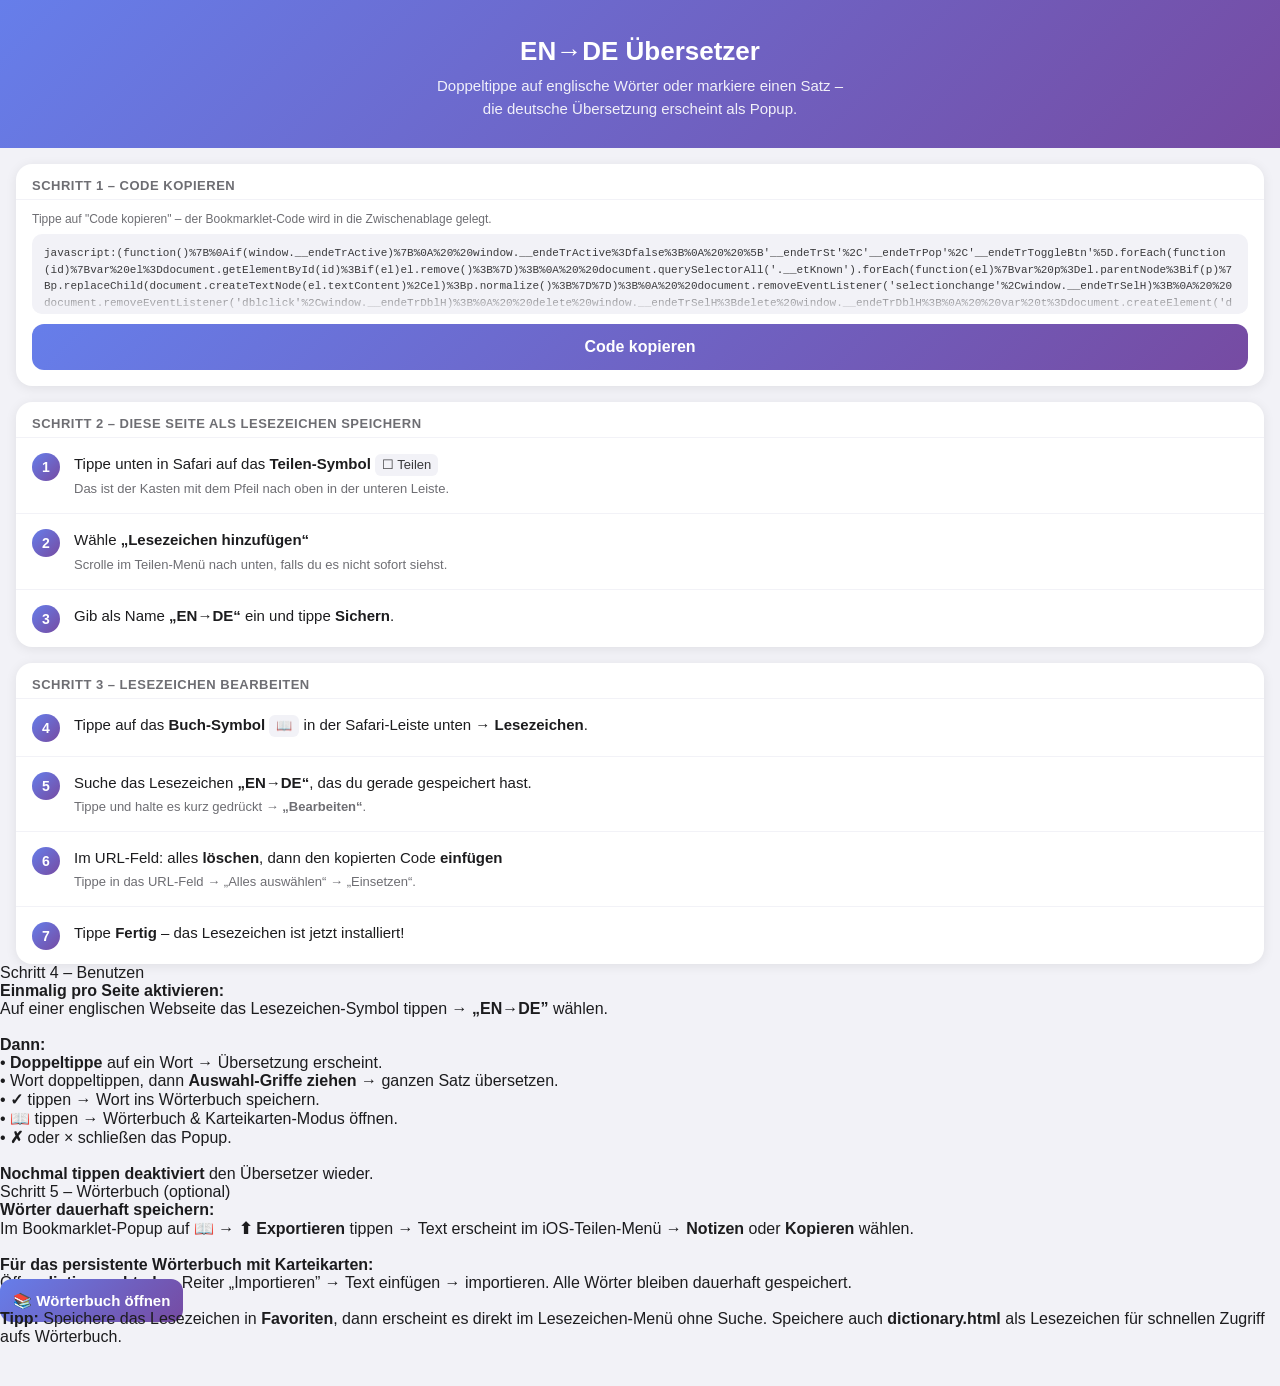
==== commit 84a9a84d: "Bookmarklet: Grundform, Bedeutungen, Beispiel, Gelb-Markierung, Smart-Save" ====
--- a/bookmarklet.html
+++ b/bookmarklet.html
@@ -184,7 +184,7 @@
   <div class="card-title">Schritt 1 – Code kopieren</div>
   <div class="code-area">
     <div class="code-label">Tippe auf "Code kopieren" – der Bookmarklet-Code wird in die Zwischenablage gelegt.</div>
-    <div class="code-box" id="codeBox">javascript:%28function%28%29%7Bif%28window.__endeTrActive%29%7Bwindow.__endeTrActive%3Dfalse%3Bvar%20s%3Ddocument.getElementById%28%27__endeTrSt%27%29%3Bif%28s%29s.remove%28%29%3Bvar%20p%3Ddocument.getElementById%28%27__endeTrPop%27%29%3Bif%28p%29p.remove%28%29%3Bdocument.removeEventListener%28%27selectionchange%27%2Cwindow.__endeTrSelH%29%3Bdocument.removeEventListener%28%27dblclick%27%2Cwindow.__endeTrDblH%29%3Bdelete%20window.__endeTrActive%3Bdelete%20window.__endeTrSelH%3Bdelete%20window.__endeTrDblH%3Bvar%20t%3Ddocument.createElement%28%27div%27%29%3Bt.style.cssText%3D%27position%3Afixed%3Bbottom%3A24px%3Bleft%3A50%25%3Btransform%3AtranslateX%28-50%25%29%3Bbackground%3A%23764ba2%3Bcolor%3A%23fff%3Bpadding%3A10px%2022px%3Bborder-radius%3A20px%3Bz-index%3A2147483647%3Bfont-family%3Asans-serif%3Bfont-size%3A14px%3Bwhite-space%3Anowrap%3Bbox-shadow%3A0%204px%2016px%20rgba%280%2C0%2C0%2C.3%29%27%3Bt.textContent%3D%27EN%E2%86%92DE%20deaktiviert%27%3Bdocument.body.appendChild%28t%29%3BsetTimeout%28function%28%29%7Bt.remove%28%29%3B%7D%2C2000%29%3Breturn%3B%7Dwindow.__endeTrActive%3Dtrue%3Bvar%20__dict%3D%5B%5D%3Bvar%20lastOrig%3D%27%27%2ClastTrans%3D%27%27%3Bvar%20st%3Ddocument.createElement%28%27style%27%29%3Bst.id%3D%27__endeTrSt%27%3Bst.textContent%3D%27%23__endeTrPop%7Bdisplay%3Anone%3Bposition%3Afixed%3Bz-index%3A2147483647%3Bleft%3A12px%3Bright%3A12px%3Bbottom%3A28px%3Bbackground%3A%23fff%3Bcolor%3A%231a1a1a%3Bborder%3A1px%20solid%20rgba%280%2C0%2C0%2C.12%29%3Bborder-radius%3A16px%3Bbox-shadow%3A0%208px%2032px%20rgba%280%2C0%2C0%2C.28%29%3Bfont-family%3A-apple-system%2CBlinkMacSystemFont%2Csans-serif%3Bfont-size%3A15px%3Bline-height%3A1.45%3Boverflow%3Ahidden%7D%23__endeTrPop.__etVis%7Bdisplay%3Ablock%3Banimation%3A__etIn%20150ms%20ease-out%7D%23__endeTrPop.__etDict%7Bmax-height%3A72vh%7D%40keyframes%20__etIn%7Bfrom%7Bopacity%3A0%3Btransform%3AtranslateY%2810px%29%7Dto%7Bopacity%3A1%3Btransform%3AtranslateY%280%29%7D%7D%23__endeTrPop%20.__etH%7Bdisplay%3Aflex%3Balign-items%3Acenter%3Bjustify-content%3Aspace-between%3Bgap%3A8px%3Bpadding%3A10px%2014px%3Bbackground%3Alinear-gradient%28135deg%2C%23667eea%2C%23764ba2%29%3Bcolor%3A%23fff%7D%23__endeTrPop%20.__etT%7Bfont-weight%3A600%3Bfont-size%3A14px%3Boverflow%3Ahidden%3Btext-overflow%3Aellipsis%3Bwhite-space%3Anowrap%3Bflex%3A1%7D%23__endeTrPop%20.__etC%7Bbackground%3Argba%28255%2C255%2C255%2C.18%29%3Bcolor%3A%23fff%3Bborder%3Anone%3Bwidth%3A28px%3Bheight%3A28px%3Bborder-radius%3A50%25%3Bfont-size%3A20px%3Bcursor%3Apointer%3Bdisplay%3Aflex%3Balign-items%3Acenter%3Bjustify-content%3Acenter%3Bpadding%3A0%3Bflex-shrink%3A0%7D%23__endeTrPop%20.__etC%3Aactive%7Bbackground%3Argba%28255%2C255%2C255%2C.35%29%7D%23__endeTrPop%20.__etB%7Bpadding%3A12px%2014px%3Bfont-size%3A16px%3Bwhite-space%3Apre-wrap%3Bword-wrap%3Abreak-word%7D%23__endeTrPop%5Bdata-state%3Derror%5D%20.__etB%7Bcolor%3A%23b00020%7D.__etSpin%7Bdisplay%3Ainline-block%3Bwidth%3A13px%3Bheight%3A13px%3Bborder%3A2px%20solid%20rgba%280%2C0%2C0%2C.18%29%3Bborder-top-color%3A%23667eea%3Bborder-radius%3A50%25%3Bvertical-align%3A-3px%3Bmargin-right%3A7px%3Banimation%3A__etSpinA%20.7s%20linear%20infinite%7D%40keyframes%20__etSpinA%7Bto%7Btransform%3Arotate%28360deg%29%7D%7D%23__endeTrPop%20.__etF%7Bdisplay%3Aflex%3Balign-items%3Acenter%3Bjustify-content%3Aspace-between%3Bpadding%3A8px%2010px%3Bborder-top%3A1px%20solid%20%23f0f0f0%3Bgap%3A6px%7D.__etBtnX%7Bflex%3A1%3Bpadding%3A10px%204px%3Bborder%3Anone%3Bborder-radius%3A10px%3Bfont-size%3A22px%3Bcursor%3Apointer%3Bbackground%3A%23fff0f0%3Bcolor%3A%23cc0000%7D.__etBtnX%3Aactive%7Bbackground%3A%23ffd5d5%7D.__etBtnOk%7Bflex%3A1%3Bpadding%3A10px%204px%3Bborder%3Anone%3Bborder-radius%3A10px%3Bfont-size%3A22px%3Bcursor%3Apointer%3Bbackground%3A%23f0fff4%3Bcolor%3A%23009900%7D.__etBtnOk%3Aactive%7Bbackground%3A%23c3f0d0%7D.__etBtnOk%3Adisabled%7Bopacity%3A.3%3Bcursor%3Adefault%7D.__etBtnD%7Bflex%3A1%3Bpadding%3A10px%204px%3Bborder%3Anone%3Bborder-radius%3A10px%3Bfont-size%3A18px%3Bcursor%3Apointer%3Bbackground%3A%23f0f0ff%3Bcolor%3A%23667eea%3Bfont-weight%3A600%7D.__etBtnD%3Aactive%7Bbackground%3A%23d8d8ff%7D.__etFMsg%7Bfont-size%3A12px%3Bcolor%3A%23009900%3Btext-align%3Acenter%3Bpadding%3A2px%2012px%206px%3Bdisplay%3Anone%7D%23__endeTrDictPanel%7Bdisplay%3Anone%3Boverflow-y%3Aauto%3Bmax-height%3Acalc%2872vh%20-%2052px%29%7D%23__endeTrDictPanel.__etVis2%7Bdisplay%3Aflex%3Bflex-direction%3Acolumn%7D.__etDictTabs%7Bdisplay%3Aflex%3Bborder-bottom%3A1px%20solid%20%23f0f0f0%3Bbackground%3A%23fafafa%3Bflex-shrink%3A0%7D.__etDictTab%7Bflex%3A1%3Bpadding%3A10px%204px%3Bborder%3Anone%3Bbackground%3Atransparent%3Bfont-size%3A13px%3Bfont-weight%3A600%3Bcolor%3A%23999%3Bcursor%3Apointer%3Bborder-bottom%3A3px%20solid%20transparent%7D.__etDictTab.__etTabAct%7Bcolor%3A%23667eea%3Bborder-bottom-color%3A%23667eea%7D.__etDictScroll%7Boverflow-y%3Aauto%3Bflex%3A1%7D.__etDictList%7Bpadding%3A4px%200%7D.__etDictRow%7Bdisplay%3Aflex%3Balign-items%3Acenter%3Bgap%3A8px%3Bpadding%3A9px%2014px%3Bborder-bottom%3A1px%20solid%20%23f5f5f5%3Bfont-size%3A14px%7D.__etDictNum%7Bmin-width%3A22px%3Bcolor%3A%23bbb%3Bfont-size%3A12px%3Bflex-shrink%3A0%7D.__etDictEn%7Bflex%3A1%3Bfont-weight%3A500%3Bcolor%3A%231a1a1a%3Bword-break%3Abreak-word%7D.__etDictDe%7Bflex%3A1%3Bcolor%3A%23555%3Bword-break%3Abreak-word%7D.__etDictEmpty%7Bpadding%3A28px%2016px%3Btext-align%3Acenter%3Bcolor%3A%23bbb%3Bfont-size%3A14px%7D.__etDictActions%7Bdisplay%3Aflex%3Bgap%3A8px%3Bpadding%3A10px%2012px%3Bborder-top%3A1px%20solid%20%23f0f0f0%3Bbackground%3A%23fafafa%3Bflex-shrink%3A0%7D.__etActBtn%7Bflex%3A1%3Bpadding%3A9px%206px%3Bborder%3Anone%3Bborder-radius%3A10px%3Bfont-size%3A13px%3Bfont-weight%3A600%3Bcursor%3Apointer%3Bbackground%3Alinear-gradient%28135deg%2C%23667eea%2C%23764ba2%29%3Bcolor%3A%23fff%7D.__etActBtn%3Aactive%7Bopacity%3A.8%7D.__etFlash%7Bpadding%3A20px%2016px%3Btext-align%3Acenter%7D.__etFlashProg%7Bfont-size%3A12px%3Bcolor%3A%23bbb%3Bmargin-bottom%3A6px%7D.__etFlashSub%7Bfont-size%3A12px%3Bcolor%3A%23aaa%3Bmargin-bottom%3A10px%7D.__etFlashQ%7Bfont-size%3A19px%3Bfont-weight%3A600%3Bcolor%3A%231a1a1a%3Bmargin-bottom%3A8px%3Bline-height%3A1.3%7D.__etFlashA%7Bfont-size%3A17px%3Bcolor%3A%23667eea%3Bfont-weight%3A600%3Bmin-height%3A26px%3Bmargin-bottom%3A14px%7D.__etFlashRevBtn%7Bwidth%3A100%25%3Bpadding%3A12px%3Bborder%3Anone%3Bborder-radius%3A12px%3Bfont-size%3A15px%3Bfont-weight%3A600%3Bcursor%3Apointer%3Bbackground%3Alinear-gradient%28135deg%2C%23667eea%2C%23764ba2%29%3Bcolor%3A%23fff%3Bmargin-bottom%3A10px%7D.__etFlashBtns%7Bdisplay%3Aflex%3Bgap%3A10px%7D.__etFlashOk%7Bflex%3A1%3Bpadding%3A11px%3Bborder%3Anone%3Bborder-radius%3A12px%3Bfont-size%3A14px%3Bfont-weight%3A600%3Bcursor%3Apointer%3Bbackground%3A%23f0fff4%3Bcolor%3A%23009900%7D.__etFlashNo%7Bflex%3A1%3Bpadding%3A11px%3Bborder%3Anone%3Bborder-radius%3A12px%3Bfont-size%3A14px%3Bfont-weight%3A600%3Bcursor%3Apointer%3Bbackground%3A%23fff0f0%3Bcolor%3A%23cc0000%7D.__etBtnSpeak%7Bflex%3A1%3Bpadding%3A10px%204px%3Bborder%3Anone%3Bborder-radius%3A10px%3Bfont-size%3A22px%3Bcursor%3Apointer%3Bbackground%3A%23e8f0fe%3Bcolor%3A%23667eea%7D.__etBtnSpeak%3Aactive%7Bbackground%3A%23c5d0f5%7D.__etBtnSpeak%3Adisabled%7Bopacity%3A.3%3Bcursor%3Adefault%7D.__etFlashResult%7Bfont-size%3A16px%3Bcolor%3A%231a1a1a%3Bpadding%3A12px%200%2016px%7D%27%3Bdocument.head.appendChild%28st%29%3Bvar%20pop%3Ddocument.createElement%28%27div%27%29%3Bpop.id%3D%27__endeTrPop%27%3Bvar%20hdr%3Ddocument.createElement%28%27div%27%29%3Bhdr.className%3D%27__etH%27%3Bvar%20tit%3Ddocument.createElement%28%27span%27%29%3Btit.className%3D%27__etT%27%3Bvar%20cls%3Ddocument.createElement%28%27button%27%29%3Bcls.className%3D%27__etC%27%3Bcls.textContent%3D%27%5Cxd7%27%3Bcls.addEventListener%28%27click%27%2Cfunction%28e%29%7Be.stopPropagation%28%29%3BremPop%28%29%3B%7D%29%3Bhdr.appendChild%28tit%29%3Bhdr.appendChild%28cls%29%3Bvar%20body%3Ddocument.createElement%28%27div%27%29%3Bbody.className%3D%27__etB%27%3Bvar%20footer%3Ddocument.createElement%28%27div%27%29%3Bfooter.className%3D%27__etF%27%3Bvar%20btnX%3Ddocument.createElement%28%27button%27%29%3BbtnX.className%3D%27__etBtnX%27%3BbtnX.textContent%3D%27%E2%9C%97%27%3BbtnX.addEventListener%28%27click%27%2Cfunction%28e%29%7Be.stopPropagation%28%29%3BremPop%28%29%3B%7D%29%3Bvar%20btnD%3Ddocument.createElement%28%27button%27%29%3BbtnD.className%3D%27__etBtnD%27%3BbtnD.textContent%3D%27%F0%9F%93%96%27%3BbtnD.addEventListener%28%27click%27%2Cfunction%28e%29%7Be.stopPropagation%28%29%3BshowDictPanel%28%29%3B%7D%29%3Bvar%20btnOk%3Ddocument.createElement%28%27button%27%29%3BbtnOk.className%3D%27__etBtnOk%27%3BbtnOk.textContent%3D%27%E2%9C%93%27%3BbtnOk.disabled%3Dtrue%3BbtnOk.addEventListener%28%27click%27%2Cfunction%28e%29%7Be.stopPropagation%28%29%3BsaveEntry%28%29%3B%7D%29%3Bvar%20btnSpeak%3Ddocument.createElement%28%27button%27%29%3BbtnSpeak.className%3D%27__etBtnSpeak%27%3BbtnSpeak.textContent%3D%27%F0%9F%94%8A%27%3BbtnSpeak.disabled%3Dtrue%3BbtnSpeak.addEventListener%28%27click%27%2Cfunction%28e%29%7Be.stopPropagation%28%29%3BspeakWord%28lastOrig%29%3B%7D%29%3Bfooter.appendChild%28btnX%29%3Bfooter.appendChild%28btnSpeak%29%3Bfooter.appendChild%28btnD%29%3Bfooter.appendChild%28btnOk%29%3Bvar%20footerMsg%3Ddocument.createElement%28%27div%27%29%3BfooterMsg.className%3D%27__etFMsg%27%3Bvar%20dictPanel%3Ddocument.createElement%28%27div%27%29%3BdictPanel.id%3D%27__endeTrDictPanel%27%3Bvar%20tabs%3Ddocument.createElement%28%27div%27%29%3Btabs.className%3D%27__etDictTabs%27%3Bvar%20tabList%3Ddocument.createElement%28%27button%27%29%3BtabList.className%3D%27__etDictTab%20__etTabAct%27%3BtabList.textContent%3D%27W%C3%B6rterbuch%27%3Bvar%20tabFlash%3Ddocument.createElement%28%27button%27%29%3BtabFlash.className%3D%27__etDictTab%27%3BtabFlash.textContent%3D%27Karteikarten%27%3Btabs.appendChild%28tabList%29%3Btabs.appendChild%28tabFlash%29%3Bvar%20dictScroll%3Ddocument.createElement%28%27div%27%29%3BdictScroll.className%3D%27__etDictScroll%27%3Bvar%20dictListDiv%3Ddocument.createElement%28%27div%27%29%3BdictListDiv.className%3D%27__etDictList%27%3BdictScroll.appendChild%28dictListDiv%29%3Bvar%20flashDiv%3Ddocument.createElement%28%27div%27%29%3BflashDiv.style.display%3D%27none%27%3Bvar%20dictActions%3Ddocument.createElement%28%27div%27%29%3BdictActions.className%3D%27__etDictActions%27%3Bvar%20btnBack%3Ddocument.createElement%28%27button%27%29%3BbtnBack.className%3D%27__etActBtn%27%3BbtnBack.textContent%3D%27%E2%86%90%20%C3%9Cbersetzer%27%3BbtnBack.addEventListener%28%27click%27%2Cfunction%28e%29%7Be.stopPropagation%28%29%3BshowTransPanel%28%29%3B%7D%29%3Bvar%20btnExport%3Ddocument.createElement%28%27button%27%29%3BbtnExport.className%3D%27__etActBtn%27%3BbtnExport.textContent%3D%27%E2%AC%86%20Exportieren%27%3BbtnExport.addEventListener%28%27click%27%2Cfunction%28e%29%7Be.stopPropagation%28%29%3BexportDict%28%29%3B%7D%29%3BdictActions.appendChild%28btnBack%29%3BdictActions.appendChild%28btnExport%29%3BdictPanel.appendChild%28tabs%29%3BdictPanel.appendChild%28dictScroll%29%3BdictPanel.appendChild%28flashDiv%29%3BdictPanel.appendChild%28dictActions%29%3Bpop.appendChild%28hdr%29%3Bpop.appendChild%28body%29%3Bpop.appendChild%28footer%29%3Bpop.appendChild%28footerMsg%29%3Bpop.appendChild%28dictPanel%29%3Bpop.addEventListener%28%27touchstart%27%2Cfunction%28e%29%7Be.stopPropagation%28%29%3B%7D%2C%7Bpassive%3Atrue%7D%29%3Bdocument.body.appendChild%28pop%29%3BtabList.addEventListener%28%27click%27%2Cfunction%28e%29%7Be.stopPropagation%28%29%3BtabList.classList.add%28%27__etTabAct%27%29%3BtabFlash.classList.remove%28%27__etTabAct%27%29%3BdictScroll.style.display%3D%27%27%3BflashDiv.style.display%3D%27none%27%3BrenderDictList%28%29%3B%7D%29%3BtabFlash.addEventListener%28%27click%27%2Cfunction%28e%29%7Be.stopPropagation%28%29%3BtabFlash.classList.add%28%27__etTabAct%27%29%3BtabList.classList.remove%28%27__etTabAct%27%29%3BdictScroll.style.display%3D%27none%27%3BflashDiv.style.display%3D%27%27%3BstartFlashcards%28%29%3B%7D%29%3Bvar%20toast2%3Ddocument.createElement%28%27div%27%29%3Btoast2.style.cssText%3D%27position%3Afixed%3Btop%3A24px%3Bleft%3A50%25%3Btransform%3AtranslateX%28-50%25%29%3Bbackground%3Alinear-gradient%28135deg%2C%23667eea%2C%23764ba2%29%3Bcolor%3A%23fff%3Bpadding%3A10px%2022px%3Bborder-radius%3A20px%3Bz-index%3A2147483647%3Bfont-family%3Asans-serif%3Bfont-size%3A14px%3Bwhite-space%3Anowrap%3Bbox-shadow%3A0%204px%2016px%20rgba%280%2C0%2C0%2C.3%29%27%3Btoast2.textContent%3D%27EN%E2%86%92DE%20aktiv%20%E2%80%93%20Doppeltippe%20auf%20ein%20Wort%27%3Bdocument.body.appendChild%28toast2%29%3BsetTimeout%28function%28%29%7Btoast2.remove%28%29%3B%7D%2C2500%29%3Bvar%20cache%3Dnew%20Map%28%29%3Bfunction%20cGet%28k%29%7Bif%28%21cache.has%28k%29%29return%20null%3Bvar%20v%3Dcache.get%28k%29%3Bcache.delete%28k%29%3Bcache.set%28k%2Cv%29%3Breturn%20v%3B%7Dfunction%20cSet%28k%2Cv%29%7Bcache.set%28k%2Cv%29%3Bif%28cache.size%3E300%29cache.delete%28cache.keys%28%29.next%28%29.value%29%3B%7Dfunction%20translate%28text%29%7Bvar%20k%3D%27en%7Cde%7C%27%2Btext%2Chit%3DcGet%28k%29%3Bif%28hit%29return%20Promise.resolve%28hit%29%3Bvar%20url%3D%27https%3A%2F%2Ftranslate.googleapis.com%2Ftranslate_a%2Fsingle%3Fclient%3Dgtx%26sl%3Den%26tl%3Dde%26dt%3Dt%26q%3D%27%2BencodeURIComponent%28text%29%3Breturn%20fetch%28url%2C%7Bheaders%3A%7BAccept%3A%27application%2Fjson%27%7D%7D%29.then%28function%28r%29%7Bif%28%21r.ok%29throw%20new%20Error%28%27HTTP%20%27%2Br.status%29%3Breturn%20r.json%28%29%3B%7D%29.then%28function%28d%29%7Bvar%20s%3DArray.isArray%28d%26%26d%5B0%5D%29%3Fd%5B0%5D%3A%5B%5D%3Bvar%20tr%3Ds.map%28function%28x%29%7Breturn%20Array.isArray%28x%29%3Fx%5B0%5D%3A%27%27%3B%7D%29.filter%28Boolean%29.join%28%27%27%29%3Bif%28%21tr%29throw%20new%20Error%28%27Leere%20Antwort%27%29%3BcSet%28k%2Ctr%29%3Breturn%20tr%3B%7D%29%3B%7Dfunction%20insidePop%28n%29%7Bwhile%28n%29%7Bif%28n.id%3D%3D%3D%27__endeTrPop%27%29return%20true%3Bn%3Dn.parentNode%3B%7Dreturn%20false%3B%7Dfunction%20selInfo%28%29%7Bvar%20sel%3Dwindow.getSelection%28%29%3Bif%28%21sel%7C%7Csel.rangeCount%3D%3D%3D0%7C%7Csel.isCollapsed%29return%20null%3Bvar%20text%3Dsel.toString%28%29.trim%28%29%3Bif%28%21text%7C%7Ctext.length%3E500%29return%20null%3Bvar%20r%3Dsel.getRangeAt%280%29%3Bif%28insidePop%28r.startContainer%29%29return%20null%3Bif%28%21%2F%5BA-Za-z%5D%2F.test%28text%29%29return%20null%3Bvar%20lat%3D%28text.match%28%2F%5BA-Za-z%5Cs.%2C%21%3F%3B%3A%27%22%5C%5C-%5D%2Fg%29%7C%7C%5B%5D%29.length%3Bif%28lat%2Ftext.length%3C0.6%29return%20null%3Breturn%7Btext%3Atext%7D%3B%7Dfunction%20remPop%28%29%7Bpop.classList.remove%28%27__etVis%27%2C%27__etDict%27%29%3Bpop.removeAttribute%28%27data-state%27%29%3BlastT%3D%27%27%3BshowTransPanel%28%29%3B%7Dfunction%20showTransPanel%28%29%7Bbody.style.display%3D%27%27%3Bfooter.style.display%3D%27%27%3BfooterMsg.style.display%3D%27none%27%3BdictPanel.classList.remove%28%27__etVis2%27%29%3Bpop.classList.remove%28%27__etDict%27%29%3Btit.textContent%3DlastT%7C%7C%27EN%E2%86%92DE%27%3B%7Dfunction%20showDictPanel%28%29%7Bbody.style.display%3D%27none%27%3Bfooter.style.display%3D%27none%27%3BfooterMsg.style.display%3D%27none%27%3BdictPanel.classList.add%28%27__etVis2%27%29%3Bpop.classList.add%28%27__etDict%27%2C%27__etVis%27%29%3Btit.textContent%3D%27W%C3%B6rterbuch%20%28%27%2B__dict.length%2B%27%29%27%3BtabList.classList.add%28%27__etTabAct%27%29%3BtabFlash.classList.remove%28%27__etTabAct%27%29%3BdictScroll.style.display%3D%27%27%3BflashDiv.style.display%3D%27none%27%3BrenderDictList%28%29%3B%7Dfunction%20renderDictList%28%29%7BdictListDiv.innerHTML%3D%27%27%3Bif%28__dict.length%3D%3D%3D0%29%7Bvar%20em%3Ddocument.createElement%28%27div%27%29%3Bem.className%3D%27__etDictEmpty%27%3Bem.textContent%3D%27Noch%20keine%20Eintr%C3%A4ge.%20Tippe%20%E2%9C%93%20um%20W%C3%B6rter%20zu%20speichern.%27%3BdictListDiv.appendChild%28em%29%3Breturn%3B%7D__dict.forEach%28function%28e%2Ci%29%7Bvar%20row%3Ddocument.createElement%28%27div%27%29%3Brow.className%3D%27__etDictRow%27%3Bvar%20num%3Ddocument.createElement%28%27span%27%29%3Bnum.className%3D%27__etDictNum%27%3Bnum.textContent%3D%28i%2B1%29%2B%27.%27%3Bvar%20en%3Ddocument.createElement%28%27span%27%29%3Ben.className%3D%27__etDictEn%27%3Ben.textContent%3De.en%3Bvar%20de%3Ddocument.createElement%28%27span%27%29%3Bde.className%3D%27__etDictDe%27%3Bde.textContent%3De.de%3Brow.appendChild%28num%29%3Brow.appendChild%28en%29%3Brow.appendChild%28de%29%3BdictListDiv.appendChild%28row%29%3B%7D%29%3B%7Dfunction%20saveEntry%28%29%7Bif%28%21lastOrig%7C%7C%21lastTrans%29return%3Bvar%20already%3D__dict.some%28function%28e%29%7Breturn%20e.en%3D%3D%3DlastOrig%3B%7D%29%3Bif%28%21already%29__dict.push%28%7Bid%3ADate.now%28%29%2Cen%3AlastOrig%2Cde%3AlastTrans%7D%29%3Bwindow.open%28%27https%3A%2F%2Fonkeldeno.github.io%2Ftranslator%2Fdictionary.html%3Fadd%3D%27%2BencodeURIComponent%28lastOrig%29%2B%27%26tr%3D%27%2BencodeURIComponent%28lastTrans%29%2C%27_blank%27%29%3BfooterMsg.textContent%3Dalready%3F%27Bereits%20vorhanden.%27%3A%27Im%20W%C3%B6rterbuch%20gespeichert%20%E2%9C%93%27%3BfooterMsg.style.display%3D%27block%27%3BsetTimeout%28function%28%29%7BfooterMsg.style.display%3D%27none%27%3B%7D%2C2000%29%3BbtnOk.disabled%3Dtrue%3B%7Dfunction%20exportDict%28%29%7Bif%28__dict.length%3D%3D%3D0%29%7Balert%28%27Noch%20keine%20Eintr%C3%A4ge%20im%20W%C3%B6rterbuch.%27%29%3Breturn%3B%7Dvar%20lines%3D__dict.map%28function%28e%2Ci%29%7Breturn%28i%2B1%29%2B%27.%20%27%2Be.en%2B%27%20%7C%20%27%2Be.de%3B%7D%29%3Bvar%20text%3D%27EN%E2%86%92DE%20W%C3%B6rterbuch%3A%5Cn%5Cn%27%2Blines.join%28%27%5Cn%27%29%3Bif%28navigator.share%29%7Bnavigator.share%28%7Btitle%3A%27EN%E2%86%92DE%20W%C3%B6rterbuch%27%2Ctext%3Atext%7D%29.catch%28function%28%29%7BcopyToClipboard%28text%29%3B%7D%29%3B%7Delse%7BcopyToClipboard%28text%29%3B%7D%7Dfunction%20copyToClipboard%28text%29%7Bif%28navigator.clipboard%26%26navigator.clipboard.writeText%29%7Bnavigator.clipboard.writeText%28text%29.then%28function%28%29%7Balert%28%27In%20Zwischenablage%20kopiert%21%27%29%3B%7D%29.catch%28function%28%29%7BfbCopy%28text%29%3B%7D%29%3B%7Delse%7BfbCopy%28text%29%3B%7D%7Dfunction%20fbCopy%28text%29%7Bvar%20ta%3Ddocument.createElement%28%27textarea%27%29%3Bta.value%3Dtext%3Bta.style.cssText%3D%27position%3Afixed%3Btop%3A-999px%3Bleft%3A-999px%27%3Bdocument.body.appendChild%28ta%29%3Bta.select%28%29%3Btry%7Bdocument.execCommand%28%27copy%27%29%3Balert%28%27In%20Zwischenablage%20kopiert%21%27%29%3B%7Dcatch%28e%29%7B%7Dta.remove%28%29%3B%7Dfunction%20speakWord%28word%29%7Bif%28%21word%7C%7C%21window.speechSynthesis%29return%3Bwindow.speechSynthesis.cancel%28%29%3Bvar%20u%3Dnew%20SpeechSynthesisUtterance%28word%29%3Bu.lang%3D%27en-US%27%3Bu.rate%3D0.9%3Bwindow.speechSynthesis.speak%28u%29%3B%7Dvar%20flashOrder%3D%5B%5D%2CflashIdx%3D0%2CflashScore%3D0%3Bfunction%20startFlashcards%28%29%7Bif%28__dict.length%3D%3D%3D0%29%7BflashDiv.innerHTML%3D%27%3Cdiv%20class%3D%22__etFlash%22%3E%3Cdiv%20class%3D%22__etDictEmpty%22%3ENoch%20keine%20Eintr%C3%A4ge%20f%C3%BCr%20Karteikarten.%3C%2Fdiv%3E%3C%2Fdiv%3E%27%3Breturn%3B%7DflashOrder%3D__dict.slice%28%29.sort%28function%28%29%7Breturn%20Math.random%28%29-.5%3B%7D%29%3BflashIdx%3D0%3BflashScore%3D0%3BshowFlashCard%28%29%3B%7Dfunction%20escH%28s%29%7Breturn%20s.replace%28%2F%26%2Fg%2C%27%26amp%3B%27%29.replace%28%2F%3C%2Fg%2C%27%26lt%3B%27%29.replace%28%2F%3E%2Fg%2C%27%26gt%3B%27%29%3B%7Dfunction%20showFlashCard%28%29%7Bif%28flashIdx%3E%3DflashOrder.length%29%7BflashDiv.innerHTML%3D%27%3Cdiv%20class%3D%22__etFlash%22%3E%3Cdiv%20class%3D%22__etFlashResult%22%3EErgebnis%3A%20%27%2BflashScore%2B%27%20%2F%20%27%2BflashOrder.length%2B%27%20richtig%20%F0%9F%8E%89%3C%2Fdiv%3E%3Cbutton%20class%3D%22__etFlashRevBtn%22%20id%3D%22__etFRes%22%3ENochmal%20%C3%BCben%3C%2Fbutton%3E%3C%2Fdiv%3E%27%3Bvar%20rb%3Ddocument.getElementById%28%27__etFRes%27%29%3Bif%28rb%29rb.addEventListener%28%27click%27%2Cfunction%28e%29%7Be.stopPropagation%28%29%3BstartFlashcards%28%29%3B%7D%29%3Breturn%3B%7Dvar%20en%3DflashOrder%5BflashIdx%5D%3BflashDiv.innerHTML%3D%27%3Cdiv%20class%3D%22__etFlash%22%3E%3Cdiv%20class%3D%22__etFlashProg%22%3E%27%2B%28flashIdx%2B1%29%2B%27%20%2F%20%27%2BflashOrder.length%2B%27%3C%2Fdiv%3E%3Cdiv%20class%3D%22__etFlashSub%22%3EWie%20lautet%20die%20deutsche%20%C3%9Cbersetzung%3F%3C%2Fdiv%3E%3Cdiv%20class%3D%22__etFlashQ%22%3E%27%2BescH%28en.en%29%2B%27%3C%2Fdiv%3E%3Cdiv%20class%3D%22__etFlashA%22%20id%3D%22__etFA%22%3E%3C%2Fdiv%3E%3Cbutton%20class%3D%22__etFlashRevBtn%22%20id%3D%22__etFRev%22%3EAntwort%20zeigen%3C%2Fbutton%3E%3Cdiv%20class%3D%22__etFlashBtns%22%20id%3D%22__etFBtns%22%20style%3D%22display%3Anone%22%3E%3Cbutton%20class%3D%22__etFlashNo%22%20id%3D%22__etFNo%22%3ENicht%20gewusst%20%E2%9C%97%3C%2Fbutton%3E%3Cbutton%20class%3D%22__etFlashOk%22%20id%3D%22__etFOk%22%3EGewusst%20%E2%9C%93%3C%2Fbutton%3E%3C%2Fdiv%3E%3C%2Fdiv%3E%27%3Bvar%20rev%3Ddocument.getElementById%28%27__etFRev%27%29%3Bvar%20ans%3Ddocument.getElementById%28%27__etFA%27%29%3Bvar%20btns%3Ddocument.getElementById%28%27__etFBtns%27%29%3Bvar%20ok%3Ddocument.getElementById%28%27__etFOk%27%29%3Bvar%20no%3Ddocument.getElementById%28%27__etFNo%27%29%3Brev.addEventListener%28%27click%27%2Cfunction%28e%29%7Be.stopPropagation%28%29%3Bans.textContent%3Den.de%3Brev.style.display%3D%27none%27%3Bbtns.style.display%3D%27%27%3B%7D%29%3Bok.addEventListener%28%27click%27%2Cfunction%28e%29%7Be.stopPropagation%28%29%3BflashScore%2B%2B%3BflashIdx%2B%2B%3BshowFlashCard%28%29%3B%7D%29%3Bno.addEventListener%28%27click%27%2Cfunction%28e%29%7Be.stopPropagation%28%29%3BflashIdx%2B%2B%3BshowFlashCard%28%29%3B%7D%29%3B%7Dfunction%20showPop%28orig%2Cstate%2Ctrans%29%7Bpop.setAttribute%28%27data-state%27%2Cstate%29%3Btit.textContent%3Dorig.length%3E60%3Forig.slice%280%2C57%29%2B%27%E2%80%A6%27%3Aorig%3Bif%28state%3D%3D%3D%27loading%27%29%7Bbody.innerHTML%3D%27%3Cspan%20class%3D%22__etSpin%22%3E%3C%2Fspan%3E%C3%9Cbersetze%E2%80%A6%27%3BbtnOk.disabled%3Dtrue%3BbtnSpeak.disabled%3Dtrue%3B%7Delse%20if%28state%3D%3D%3D%27ok%27%29%7Bbody.textContent%3Dtrans%7C%7C%27Fehler.%27%3BlastOrig%3Dorig%3BlastTrans%3Dtrans%3BbtnOk.disabled%3Dfalse%3BbtnSpeak.disabled%3Dfalse%3B%7Delse%7Bbody.textContent%3Dtrans%7C%7C%27Fehler.%27%3BbtnOk.disabled%3Dtrue%3BbtnSpeak.disabled%3Dtrue%3B%7Dpop.classList.add%28%27__etVis%27%29%3B%7Dvar%20lastT%3D%27%27%2Ctimer%3Dnull%2CreqId%3D0%3Bfunction%20handleSel%28%29%7Bvar%20info%3DselInfo%28%29%3Bif%28%21info%29return%3Bif%28info.text%3D%3D%3DlastT%26%26pop.classList.contains%28%27__etVis%27%29%29return%3BlastT%3Dinfo.text%3Bvar%20rid%3D%2B%2BreqId%3BshowTransPanel%28%29%3BshowPop%28info.text%2C%27loading%27%29%3Btranslate%28info.text%29.then%28function%28tr%29%7Bif%28rid%21%3D%3DreqId%29return%3BshowPop%28info.text%2C%27ok%27%2Ctr%29%3B%7D%29.catch%28function%28e%29%7Bif%28rid%21%3D%3DreqId%29return%3BshowPop%28info.text%2C%27error%27%2CString%28e%26%26e.message%7C%7Ce%29%29%3B%7D%29%3B%7Dwindow.__endeTrSelH%3Dfunction%28%29%7BclearTimeout%28timer%29%3Btimer%3DsetTimeout%28handleSel%2C450%29%3B%7D%3Bwindow.__endeTrDblH%3Dfunction%28%29%7BclearTimeout%28timer%29%3Btimer%3DsetTimeout%28handleSel%2C50%29%3B%7D%3Bdocument.addEventListener%28%27selectionchange%27%2Cwindow.__endeTrSelH%29%3Bdocument.addEventListener%28%27dblclick%27%2Cwindow.__endeTrDblH%29%3Bdocument.addEventListener%28%27touchstart%27%2Cfunction%28e%29%7Bif%28pop.classList.contains%28%27__etVis%27%29%26%26%21pop.contains%28e.target%29%29%7BsetTimeout%28function%28%29%7Bvar%20s%3Dwindow.getSelection%28%29%3Bif%28%21s%7C%7Cs.isCollapsed%29%7BremPop%28%29%3B%7D%7D%2C300%29%3B%7D%7D%2C%7Bpassive%3Atrue%7D%29%3B%7D%29%28%29%3B</div>
+    <div class="code-box" id="codeBox">javascript:(function()%7B%0Aif(window.__endeTrActive)%7B%0A%20%20window.__endeTrActive%3Dfalse%3B%0A%20%20%5B'__endeTrSt'%2C'__endeTrPop'%2C'__endeTrToggleBtn'%5D.forEach(function(id)%7Bvar%20el%3Ddocument.getElementById(id)%3Bif(el)el.remove()%3B%7D)%3B%0A%20%20document.querySelectorAll('.__etKnown').forEach(function(el)%7Bvar%20p%3Del.parentNode%3Bif(p)%7Bp.replaceChild(document.createTextNode(el.textContent)%2Cel)%3Bp.normalize()%3B%7D%7D)%3B%0A%20%20document.removeEventListener('selectionchange'%2Cwindow.__endeTrSelH)%3B%0A%20%20document.removeEventListener('dblclick'%2Cwindow.__endeTrDblH)%3B%0A%20%20delete%20window.__endeTrSelH%3Bdelete%20window.__endeTrDblH%3B%0A%20%20var%20t%3Ddocument.createElement('div')%3Bt.style.cssText%3D'position%3Afixed%3Bbottom%3A24px%3Bleft%3A50%25%3Btransform%3AtranslateX(-50%25)%3Bbackground%3A%23764ba2%3Bcolor%3A%23fff%3Bpadding%3A10px%2022px%3Bborder-radius%3A20px%3Bz-index%3A2147483647%3Bfont-family%3Asans-serif%3Bfont-size%3A14px%3Bwhite-space%3Anowrap%3Bbox-shadow%3A0%204px%2016px%20rgba(0%2C0%2C0%2C.3)'%3Bt.textContent%3D'EN%E2%86%92DE%20deaktiviert'%3Bdocument.body.appendChild(t)%3BsetTimeout(function()%7Bt.remove()%3B%7D%2C2000)%3Breturn%3B%0A%7D%0Awindow.__endeTrActive%3Dtrue%3B%0Avar%20__dict%3D%5B%5D%3Bvar%20lastOrig%3D''%2ClastTrans%3D''%2ClastBaseForm%3D''%2ClastBaseTrans%3D''%3Bvar%20highlightVisible%3Dtrue%3Bvar%20lastWordInfo%3Dnull%3B%0A%0A%2F%2F%20Load%20dict%20from%20github.io%20via%20iframe%0Afunction%20loadDictFromStorage(cb)%7B%0A%20%20var%20iframe%3Ddocument.createElement('iframe')%3B%0A%20%20iframe.src%3D'https%3A%2F%2Fonkeldeno.github.io%2Ftranslator%2Fdictionary.html'%3B%0A%20%20iframe.style.cssText%3D'position%3Afixed%3Btop%3A-9999px%3Bleft%3A-9999px%3Bwidth%3A1px%3Bheight%3A1px%3Bopacity%3A0%3Bpointer-events%3Anone'%3B%0A%20%20var%20done%3Dfalse%3B%0A%20%20function%20finish(dict)%7B%0A%20%20%20%20if(done)return%3Bdone%3Dtrue%3B%0A%20%20%20%20window.removeEventListener('message'%2ConMsg)%3B%0A%20%20%20%20iframe.remove()%3B%0A%20%20%20%20if(dict%26%26dict.length)__dict%3Ddict%3B%0A%20%20%20%20cb()%3B%0A%20%20%7D%0A%20%20function%20onMsg(e)%7B%0A%20%20%20%20if(e.origin!%3D%3D'https%3A%2F%2Fonkeldeno.github.io')return%3B%0A%20%20%20%20if(e.data%26%26e.data.type%3D%3D%3D'endeTrDict')finish(e.data.dict%7C%7C%5B%5D)%3B%0A%20%20%7D%0A%20%20window.addEventListener('message'%2ConMsg)%3B%0A%20%20iframe.onload%3Dfunction()%7BsetTimeout(function()%7Btry%7Biframe.contentWindow.postMessage(%7Btype%3A'getDict'%7D%2C'https%3A%2F%2Fonkeldeno.github.io')%3B%7Dcatch(e)%7B%7D%7D%2C300)%3B%7D%3B%0A%20%20setTimeout(function()%7Bfinish(%5B%5D)%3B%7D%2C4000)%3B%0A%20%20document.body.appendChild(iframe)%3B%0A%7D%0A%0A%2F%2F%20Styles%0Avar%20css%3D'%23__endeTrPop%7Bdisplay%3Anone%3Bposition%3Afixed%3Bz-index%3A2147483647%3Bleft%3A12px%3Bright%3A12px%3Bbottom%3A28px%3Bbackground%3A%23fff%3Bcolor%3A%231a1a1a%3Bborder%3A1px%20solid%20rgba(0%2C0%2C0%2C.12)%3Bborder-radius%3A16px%3Bbox-shadow%3A0%208px%2032px%20rgba(0%2C0%2C0%2C.28)%3Bfont-family%3A-apple-system%2CBlinkMacSystemFont%2Csans-serif%3Bfont-size%3A15px%3Bline-height%3A1.45%3Boverflow%3Ahidden%7D'%0A%2B'%23__endeTrPop.__etVis%7Bdisplay%3Ablock%3Banimation%3A__etIn%20150ms%20ease-out%7D'%0A%2B'%23__endeTrPop.__etDict%7Bmax-height%3A72vh%7D'%0A%2B'%40keyframes%20__etIn%7Bfrom%7Bopacity%3A0%3Btransform%3AtranslateY(10px)%7Dto%7Bopacity%3A1%3Btransform%3AtranslateY(0)%7D%7D'%0A%2B'%23__endeTrPop%20.__etH%7Bdisplay%3Aflex%3Balign-items%3Acenter%3Bjustify-content%3Aspace-between%3Bgap%3A8px%3Bpadding%3A10px%2014px%3Bbackground%3Alinear-gradient(135deg%2C%23667eea%2C%23764ba2)%3Bcolor%3A%23fff%7D'%0A%2B'%23__endeTrPop%20.__etT%7Bfont-weight%3A600%3Bfont-size%3A14px%3Boverflow%3Ahidden%3Btext-overflow%3Aellipsis%3Bwhite-space%3Anowrap%3Bflex%3A1%7D'%0A%2B'%23__endeTrPop%20.__etC%7Bbackground%3Argba(255%2C255%2C255%2C.18)%3Bcolor%3A%23fff%3Bborder%3Anone%3Bwidth%3A28px%3Bheight%3A28px%3Bborder-radius%3A50%25%3Bfont-size%3A20px%3Bcursor%3Apointer%3Bdisplay%3Aflex%3Balign-items%3Acenter%3Bjustify-content%3Acenter%3Bpadding%3A0%3Bflex-shrink%3A0%7D'%0A%2B'%23__endeTrPop%20.__etC%3Aactive%7Bbackground%3Argba(255%2C255%2C255%2C.35)%7D'%0A%2B'%23__endeTrPop%20.__etB%7Bpadding%3A12px%2014px%3Bfont-size%3A16px%3Bwhite-space%3Apre-wrap%3Bword-wrap%3Abreak-word%7D'%0A%2B'.__etBTable%7Bpadding%3A8px%2014px%2010px%7D'%0A%2B'.__etWordRow%7Bdisplay%3Aflex%3Bgap%3A6px%3Balign-items%3Aflex-start%3Bpadding%3A5px%200%3Bborder-bottom%3A1px%20solid%20%23f0f0f0%7D'%0A%2B'.__etWordRow%3Alast-child%7Bborder-bottom%3Anone%7D'%0A%2B'.__etWordEn%7Bflex%3A0%200%20auto%3Bfont-weight%3A600%3Bcolor%3A%231a1a1a%3Bfont-size%3A14px%3Bdisplay%3Aflex%3Balign-items%3Acenter%3Bgap%3A4px%3Bflex-wrap%3Awrap%3Bmin-width%3A90px%7D'%0A%2B'.__etWordDe%7Bflex%3A1%3Bcolor%3A%23555%3Bfont-size%3A14px%7D'%0A%2B'.__etWordTag%7Bfont-size%3A10px%3Bcolor%3A%23888%3Bbackground%3A%23f0f0f0%3Bborder-radius%3A4px%3Bpadding%3A1px%205px%7D'%0A%2B'.__etExBox%7Bpadding%3A10px%2014px%3Bbackground%3A%23f8f8ff%3Bborder-top%3A1px%20solid%20%23eeeeff%3Bfont-size%3A13px%3Bdisplay%3Anone%7D'%0A%2B'.__etExBox.__etExVis%7Bdisplay%3Ablock%7D'%0A%2B'.__etExEn%7Bcolor%3A%23555%3Bmargin-bottom%3A4px%3Bfont-style%3Aitalic%7D'%0A%2B'.__etExDe%7Bcolor%3A%23667eea%3Bfont-weight%3A500%7D'%0A%2B'%23__endeTrPop%5Bdata-state%3Derror%5D%20.__etB%7Bcolor%3A%23b00020%7D'%0A%2B'.__etSpin%7Bdisplay%3Ainline-block%3Bwidth%3A13px%3Bheight%3A13px%3Bborder%3A2px%20solid%20rgba(0%2C0%2C0%2C.18)%3Bborder-top-color%3A%23667eea%3Bborder-radius%3A50%25%3Bvertical-align%3A-3px%3Bmargin-right%3A7px%3Banimation%3A__etSpinA%20.7s%20linear%20infinite%7D'%0A%2B'%40keyframes%20__etSpinA%7Bto%7Btransform%3Arotate(360deg)%7D%7D'%0A%2B'%23__endeTrPop%20.__etF%7Bdisplay%3Aflex%3Balign-items%3Acenter%3Bjustify-content%3Aspace-between%3Bpadding%3A8px%2010px%3Bborder-top%3A1px%20solid%20%23f0f0f0%3Bgap%3A5px%7D'%0A%2B'.__etBtnX%7Bflex%3A1%3Bpadding%3A10px%202px%3Bborder%3Anone%3Bborder-radius%3A10px%3Bfont-size%3A20px%3Bcursor%3Apointer%3Bbackground%3A%23fff0f0%3Bcolor%3A%23cc0000%7D'%0A%2B'.__etBtnX%3Aactive%7Bbackground%3A%23ffd5d5%7D'%0A%2B'.__etBtnOk%7Bflex%3A1%3Bpadding%3A10px%202px%3Bborder%3Anone%3Bborder-radius%3A10px%3Bfont-size%3A20px%3Bcursor%3Apointer%3Bbackground%3A%23f0fff4%3Bcolor%3A%23009900%7D'%0A%2B'.__etBtnOk%3Aactive%7Bbackground%3A%23c3f0d0%7D'%0A%2B'.__etBtnOk%3Adisabled%7Bopacity%3A.3%3Bcursor%3Adefault%7D'%0A%2B'.__etBtnD%7Bflex%3A1%3Bpadding%3A10px%202px%3Bborder%3Anone%3Bborder-radius%3A10px%3Bfont-size%3A16px%3Bcursor%3Apointer%3Bbackground%3A%23f0f0ff%3Bcolor%3A%23667eea%3Bfont-weight%3A600%7D'%0A%2B'.__etBtnD%3Aactive%7Bbackground%3A%23d8d8ff%7D'%0A%2B'.__etBtnSpeak%7Bflex%3A1%3Bpadding%3A10px%202px%3Bborder%3Anone%3Bborder-radius%3A10px%3Bfont-size%3A20px%3Bcursor%3Apointer%3Bbackground%3A%23e8f0fe%3Bcolor%3A%23667eea%7D'%0A%2B'.__etBtnSpeak%3Aactive%7Bbackground%3A%23c5d0f5%7D'%0A%2B'.__etBtnSpeak%3Adisabled%7Bopacity%3A.3%3Bcursor%3Adefault%7D'%0A%2B'.__etBtnEx%7Bflex%3A1%3Bpadding%3A8px%202px%3Bborder%3Anone%3Bborder-radius%3A10px%3Bfont-size%3A11px%3Bfont-weight%3A700%3Bcursor%3Apointer%3Bbackground%3A%23fff9e6%3Bcolor%3A%23b07800%3Bletter-spacing%3A.3px%7D'%0A%2B'.__etBtnEx%3Aactive%7Bbackground%3A%23ffedb0%7D'%0A%2B'.__etBtnEx%3Adisabled%7Bopacity%3A.3%3Bcursor%3Adefault%7D'%0A%2B'.__etFMsg%7Bfont-size%3A12px%3Bcolor%3A%23009900%3Btext-align%3Acenter%3Bpadding%3A2px%2012px%206px%3Bdisplay%3Anone%7D'%0A%2B'%23__endeTrDictPanel%7Bdisplay%3Anone%3Boverflow-y%3Aauto%3Bmax-height%3Acalc(72vh%20-%2052px)%7D'%0A%2B'%23__endeTrDictPanel.__etVis2%7Bdisplay%3Aflex%3Bflex-direction%3Acolumn%7D'%0A%2B'.__etDictTabs%7Bdisplay%3Aflex%3Bborder-bottom%3A1px%20solid%20%23f0f0f0%3Bbackground%3A%23fafafa%3Bflex-shrink%3A0%7D'%0A%2B'.__etDictTab%7Bflex%3A1%3Bpadding%3A10px%204px%3Bborder%3Anone%3Bbackground%3Atransparent%3Bfont-size%3A13px%3Bfont-weight%3A600%3Bcolor%3A%23999%3Bcursor%3Apointer%3Bborder-bottom%3A3px%20solid%20transparent%7D'%0A%2B'.__etDictTab.__etTabAct%7Bcolor%3A%23667eea%3Bborder-bottom-color%3A%23667eea%7D'%0A%2B'.__etDictScroll%7Boverflow-y%3Aauto%3Bflex%3A1%7D'%0A%2B'.__etDictList%7Bpadding%3A4px%200%7D'%0A%2B'.__etDictRow%7Bdisplay%3Aflex%3Balign-items%3Acenter%3Bgap%3A8px%3Bpadding%3A9px%2014px%3Bborder-bottom%3A1px%20solid%20%23f5f5f5%3Bfont-size%3A14px%7D'%0A%2B'.__etDictNum%7Bmin-width%3A22px%3Bcolor%3A%23bbb%3Bfont-size%3A12px%3Bflex-shrink%3A0%7D'%0A%2B'.__etDictEn%7Bflex%3A1%3Bfont-weight%3A500%3Bcolor%3A%231a1a1a%3Bword-break%3Abreak-word%7D'%0A%2B'.__etDictDe%7Bflex%3A1%3Bcolor%3A%23555%3Bword-break%3Abreak-word%7D'%0A%2B'.__etDictEmpty%7Bpadding%3A28px%2016px%3Btext-align%3Acenter%3Bcolor%3A%23bbb%3Bfont-size%3A14px%7D'%0A%2B'.__etDictActions%7Bdisplay%3Aflex%3Bgap%3A8px%3Bpadding%3A10px%2012px%3Bborder-top%3A1px%20solid%20%23f0f0f0%3Bbackground%3A%23fafafa%3Bflex-shrink%3A0%7D'%0A%2B'.__etActBtn%7Bflex%3A1%3Bpadding%3A9px%206px%3Bborder%3Anone%3Bborder-radius%3A10px%3Bfont-size%3A13px%3Bfont-weight%3A600%3Bcursor%3Apointer%3Bbackground%3Alinear-gradient(135deg%2C%23667eea%2C%23764ba2)%3Bcolor%3A%23fff%7D'%0A%2B'.__etActBtn%3Aactive%7Bopacity%3A.8%7D'%0A%2B'.__etFlash%7Bpadding%3A20px%2016px%3Btext-align%3Acenter%7D'%0A%2B'.__etFlashProg%7Bfont-size%3A12px%3Bcolor%3A%23bbb%3Bmargin-bottom%3A6px%7D'%0A%2B'.__etFlashSub%7Bfont-size%3A12px%3Bcolor%3A%23aaa%3Bmargin-bottom%3A10px%7D'%0A%2B'.__etFlashQ%7Bfont-size%3A19px%3Bfont-weight%3A600%3Bcolor%3A%231a1a1a%3Bmargin-bottom%3A8px%3Bline-height%3A1.3%7D'%0A%2B'.__etFlashA%7Bfont-size%3A17px%3Bcolor%3A%23667eea%3Bfont-weight%3A600%3Bmin-height%3A26px%3Bmargin-bottom%3A14px%7D'%0A%2B'.__etFlashRevBtn%7Bwidth%3A100%25%3Bpadding%3A12px%3Bborder%3Anone%3Bborder-radius%3A12px%3Bfont-size%3A15px%3Bfont-weight%3A600%3Bcursor%3Apointer%3Bbackground%3Alinear-gradient(135deg%2C%23667eea%2C%23764ba2)%3Bcolor%3A%23fff%3Bmargin-bottom%3A10px%7D'%0A%2B'.__etFlashBtns%7Bdisplay%3Aflex%3Bgap%3A10px%7D'%0A%2B'.__etFlashOk%7Bflex%3A1%3Bpadding%3A11px%3Bborder%3Anone%3Bborder-radius%3A12px%3Bfont-size%3A14px%3Bfont-weight%3A600%3Bcursor%3Apointer%3Bbackground%3A%23f0fff4%3Bcolor%3A%23009900%7D'%0A%2B'.__etFlashNo%7Bflex%3A1%3Bpadding%3A11px%3Bborder%3Anone%3Bborder-radius%3A12px%3Bfont-size%3A14px%3Bfont-weight%3A600%3Bcursor%3Apointer%3Bbackground%3A%23fff0f0%3Bcolor%3A%23cc0000%7D'%0A%2B'.__etFlashResult%7Bfont-size%3A16px%3Bcolor%3A%231a1a1a%3Bpadding%3A12px%200%2016px%7D'%0A%2B'.__etKnown%7Bbackground%3Argba(255%2C210%2C0%2C0.38)%3Bborder-radius%3A2px%3Bcursor%3Apointer%3Bpadding%3A0%201px%3Btransition%3Abackground%20.2s%7D'%0A%2B'.__etKnown.__etHlHidden%7Bbackground%3Atransparent!important%7D'%0A%2B'%23__endeTrToggleBtn%7Bposition%3Afixed%3Bbottom%3A80px%3Bright%3A14px%3Bz-index%3A2147483646%3Bbackground%3Alinear-gradient(135deg%2C%23667eea%2C%23764ba2)%3Bcolor%3A%23fff%3Bborder%3Anone%3Bborder-radius%3A50%25%3Bwidth%3A38px%3Bheight%3A38px%3Bfont-size%3A17px%3Bcursor%3Apointer%3Bbox-shadow%3A0%203px%2012px%20rgba(0%2C0%2C0%2C.35)%3Bdisplay%3Aflex%3Balign-items%3Acenter%3Bjustify-content%3Acenter%7D'%0A%2B'%23__endeTrToggleBtn.__etHlOff%7Bbackground%3A%23aaa%7D'%3B%0A%0Avar%20st%3Ddocument.createElement('style')%3Bst.id%3D'__endeTrSt'%3Bst.textContent%3Dcss%3Bdocument.head.appendChild(st)%3B%0A%0A%2F%2F%20Build%20popup%0Avar%20pop%3Ddocument.createElement('div')%3Bpop.id%3D'__endeTrPop'%3B%0Avar%20hdr%3Ddocument.createElement('div')%3Bhdr.className%3D'__etH'%3B%0Avar%20tit%3Ddocument.createElement('span')%3Btit.className%3D'__etT'%3B%0Avar%20cls%3Ddocument.createElement('button')%3Bcls.className%3D'__etC'%3Bcls.textContent%3D'%5Cxd7'%3B%0Acls.addEventListener('click'%2Cfunction(e)%7Be.stopPropagation()%3BremPop()%3B%7D)%3B%0Ahdr.appendChild(tit)%3Bhdr.appendChild(cls)%3B%0A%0Avar%20body%3Ddocument.createElement('div')%3Bbody.className%3D'__etB'%3B%0Avar%20bodyTable%3Ddocument.createElement('div')%3BbodyTable.className%3D'__etBTable'%3BbodyTable.style.display%3D'none'%3B%0Avar%20exBox%3Ddocument.createElement('div')%3BexBox.className%3D'__etExBox'%3B%0A%0Avar%20footer%3Ddocument.createElement('div')%3Bfooter.className%3D'__etF'%3B%0Avar%20btnX%3Ddocument.createElement('button')%3BbtnX.className%3D'__etBtnX'%3BbtnX.textContent%3D'%E2%9C%97'%3B%0Avar%20btnSpeak%3Ddocument.createElement('button')%3BbtnSpeak.className%3D'__etBtnSpeak'%3BbtnSpeak.textContent%3D'%F0%9F%94%8A'%3BbtnSpeak.disabled%3Dtrue%3B%0Avar%20btnEx%3Ddocument.createElement('button')%3BbtnEx.className%3D'__etBtnEx'%3BbtnEx.textContent%3D'Beispiel'%3BbtnEx.disabled%3Dtrue%3B%0Avar%20btnD%3Ddocument.createElement('button')%3BbtnD.className%3D'__etBtnD'%3BbtnD.textContent%3D'%F0%9F%93%96'%3B%0Avar%20btnOk%3Ddocument.createElement('button')%3BbtnOk.className%3D'__etBtnOk'%3BbtnOk.textContent%3D'%E2%9C%93'%3BbtnOk.disabled%3Dtrue%3B%0A%0AbtnX.addEventListener('click'%2Cfunction(e)%7Be.stopPropagation()%3BremPop()%3B%7D)%3B%0AbtnSpeak.addEventListener('click'%2Cfunction(e)%7Be.stopPropagation()%3BspeakWord(lastBaseForm%7C%7ClastOrig)%3B%7D)%3B%0AbtnEx.addEventListener('click'%2Cfunction(e)%7Be.stopPropagation()%3BexBox.classList.toggle('__etExVis')%3B%7D)%3B%0AbtnD.addEventListener('click'%2Cfunction(e)%7Be.stopPropagation()%3BshowDictPanel()%3B%7D)%3B%0AbtnOk.addEventListener('click'%2Cfunction(e)%7Be.stopPropagation()%3BsaveEntry()%3B%7D)%3B%0Afooter.appendChild(btnX)%3Bfooter.appendChild(btnSpeak)%3Bfooter.appendChild(btnEx)%3Bfooter.appendChild(btnD)%3Bfooter.appendChild(btnOk)%3B%0A%0Avar%20footerMsg%3Ddocument.createElement('div')%3BfooterMsg.className%3D'__etFMsg'%3B%0A%0A%2F%2F%20Dict%20panel%0Avar%20dictPanel%3Ddocument.createElement('div')%3BdictPanel.id%3D'__endeTrDictPanel'%3B%0Avar%20tabs%3Ddocument.createElement('div')%3Btabs.className%3D'__etDictTabs'%3B%0Avar%20tabList%3Ddocument.createElement('button')%3BtabList.className%3D'__etDictTab%20__etTabAct'%3BtabList.textContent%3D'W%5Cxf6rterbuch'%3B%0Avar%20tabFlash%3Ddocument.createElement('button')%3BtabFlash.className%3D'__etDictTab'%3BtabFlash.textContent%3D'Karteikarten'%3B%0Atabs.appendChild(tabList)%3Btabs.appendChild(tabFlash)%3B%0Avar%20dictScroll%3Ddocument.createElement('div')%3BdictScroll.className%3D'__etDictScroll'%3B%0Avar%20dictListDiv%3Ddocument.createElement('div')%3BdictListDiv.className%3D'__etDictList'%3B%0AdictScroll.appendChild(dictListDiv)%3B%0Avar%20flashDiv%3Ddocument.createElement('div')%3BflashDiv.style.display%3D'none'%3B%0Avar%20dictActions%3Ddocument.createElement('div')%3BdictActions.className%3D'__etDictActions'%3B%0Avar%20btnBack%3Ddocument.createElement('button')%3BbtnBack.className%3D'__etActBtn'%3BbtnBack.textContent%3D'%E2%86%90%20%5Cxdcbersetzer'%3B%0Avar%20btnExport%3Ddocument.createElement('button')%3BbtnExport.className%3D'__etActBtn'%3BbtnExport.textContent%3D'%E2%AC%86%20Exportieren'%3B%0AbtnBack.addEventListener('click'%2Cfunction(e)%7Be.stopPropagation()%3BshowTransPanel()%3B%7D)%3B%0AbtnExport.addEventListener('click'%2Cfunction(e)%7Be.stopPropagation()%3BexportDict()%3B%7D)%3B%0AdictActions.appendChild(btnBack)%3BdictActions.appendChild(btnExport)%3B%0AdictPanel.appendChild(tabs)%3BdictPanel.appendChild(dictScroll)%3BdictPanel.appendChild(flashDiv)%3BdictPanel.appendChild(dictActions)%3B%0A%0AtabList.addEventListener('click'%2Cfunction(e)%7Be.stopPropagation()%3BtabList.classList.add('__etTabAct')%3BtabFlash.classList.remove('__etTabAct')%3BdictScroll.style.display%3D''%3BflashDiv.style.display%3D'none'%3BrenderDictList()%3B%7D)%3B%0AtabFlash.addEventListener('click'%2Cfunction(e)%7Be.stopPropagation()%3BtabFlash.classList.add('__etTabAct')%3BtabList.classList.remove('__etTabAct')%3BdictScroll.style.display%3D'none'%3BflashDiv.style.display%3D''%3BstartFlashcards()%3B%7D)%3B%0A%0Apop.appendChild(hdr)%3Bpop.appendChild(body)%3Bpop.appendChild(bodyTable)%3Bpop.appendChild(exBox)%3Bpop.appendChild(footer)%3Bpop.appendChild(footerMsg)%3Bpop.appendChild(dictPanel)%3B%0Apop.addEventListener('touchstart'%2Cfunction(e)%7Be.stopPropagation()%3B%7D%2C%7Bpassive%3Atrue%7D)%3B%0Adocument.body.appendChild(pop)%3B%0A%0A%2F%2F%20Highlight%20toggle%20button%0Avar%20toggleBtn%3Ddocument.createElement('button')%3BtoggleBtn.id%3D'__endeTrToggleBtn'%3BtoggleBtn.textContent%3D'%F0%9F%91%81'%3BtoggleBtn.title%3D'Bekannte%20W%5Cxf6rter%20ein%2Fausblenden'%3B%0AtoggleBtn.addEventListener('click'%2Cfunction(e)%7Be.stopPropagation()%3BtoggleHighlights()%3B%7D)%3B%0Adocument.body.appendChild(toggleBtn)%3B%0A%0A%2F%2F%20Activation%20toast%0Avar%20toast2%3Ddocument.createElement('div')%3B%0Atoast2.style.cssText%3D'position%3Afixed%3Btop%3A24px%3Bleft%3A50%25%3Btransform%3AtranslateX(-50%25)%3Bbackground%3Alinear-gradient(135deg%2C%23667eea%2C%23764ba2)%3Bcolor%3A%23fff%3Bpadding%3A10px%2022px%3Bborder-radius%3A20px%3Bz-index%3A2147483647%3Bfont-family%3Asans-serif%3Bfont-size%3A14px%3Bwhite-space%3Anowrap%3Bbox-shadow%3A0%204px%2016px%20rgba(0%2C0%2C0%2C.3)'%3B%0Atoast2.textContent%3D'EN%E2%86%92DE%20aktiv%20%E2%80%93%20Doppeltippe%20auf%20ein%20Wort'%3B%0Adocument.body.appendChild(toast2)%3B%0AsetTimeout(function()%7Btoast2.remove()%3B%7D%2C2500)%3B%0A%0A%2F%2F%20Cache%0Avar%20cache%3Dnew%20Map()%3B%0Afunction%20cGet(k)%7Bif(!cache.has(k))return%20null%3Bvar%20v%3Dcache.get(k)%3Bcache.delete(k)%3Bcache.set(k%2Cv)%3Breturn%20v%3B%7D%0Afunction%20cSet(k%2Cv)%7Bcache.set(k%2Cv)%3Bif(cache.size%3E300)cache.delete(cache.keys().next().value)%3B%7D%0A%0A%2F%2F%20Translate%20via%20Google%0Afunction%20translate(text)%7B%0A%20%20var%20k%3D'en%7Cde%7C'%2Btext%2Chit%3DcGet(k)%3Bif(hit)return%20Promise.resolve(hit)%3B%0A%20%20var%20url%3D'https%3A%2F%2Ftranslate.googleapis.com%2Ftranslate_a%2Fsingle%3Fclient%3Dgtx%26sl%3Den%26tl%3Dde%26dt%3Dt%26q%3D'%2BencodeURIComponent(text)%3B%0A%20%20return%20fetch(url%2C%7Bheaders%3A%7BAccept%3A'application%2Fjson'%7D%7D)%0A%20%20%20%20.then(function(r)%7Bif(!r.ok)throw%20new%20Error('HTTP%20'%2Br.status)%3Breturn%20r.json()%3B%7D)%0A%20%20%20%20.then(function(d)%7B%0A%20%20%20%20%20%20var%20s%3DArray.isArray(d%26%26d%5B0%5D)%3Fd%5B0%5D%3A%5B%5D%3B%0A%20%20%20%20%20%20var%20tr%3Ds.map(function(x)%7Breturn%20Array.isArray(x)%3Fx%5B0%5D%3A''%3B%7D).filter(Boolean).join('')%3B%0A%20%20%20%20%20%20if(!tr)throw%20new%20Error('empty')%3B%0A%20%20%20%20%20%20cSet(k%2Ctr)%3Breturn%20tr%3B%0A%20%20%20%20%7D)%3B%0A%7D%0A%0A%2F%2F%20Free%20Dictionary%20API%0Avar%20wCache%3Dnew%20Map()%3B%0Afunction%20fetchWordInfo(word)%7B%0A%20%20word%3Dword.toLowerCase().trim()%3B%0A%20%20if(wCache.has(word))return%20Promise.resolve(wCache.get(word))%3B%0A%20%20return%20fetch('https%3A%2F%2Fapi.dictionaryapi.dev%2Fapi%2Fv2%2Fentries%2Fen%2F'%2BencodeURIComponent(word))%0A%20%20%20%20.then(function(r)%7Bif(!r.ok)return%20null%3Breturn%20r.json()%3B%7D)%0A%20%20%20%20.then(function(data)%7B%0A%20%20%20%20%20%20if(!data%7C%7C!Array.isArray(data)%7C%7C!data%5B0%5D)return%20null%3B%0A%20%20%20%20%20%20var%20e%3Ddata%5B0%5D%3B%0A%20%20%20%20%20%20var%20result%3D%7Bbase%3Ae.word%7C%7Cword%2Cmeanings%3A%5B%5D%2Cexample%3Anull%7D%3B%0A%20%20%20%20%20%20(e.meanings%7C%7C%5B%5D).forEach(function(m)%7B%0A%20%20%20%20%20%20%20%20var%20defs%3D(m.definitions%7C%7C%5B%5D).slice(0%2C3).map(function(d)%7Breturn%20d.definition%3B%7D)%3B%0A%20%20%20%20%20%20%20%20if(!result.example)%7B%0A%20%20%20%20%20%20%20%20%20%20for(var%20i%3D0%3Bi%3C(m.definitions%7C%7C%5B%5D).length%3Bi%2B%2B)%7B%0A%20%20%20%20%20%20%20%20%20%20%20%20if(m.definitions%5Bi%5D.example)%7Bresult.example%3Dm.definitions%5Bi%5D.example%3Bbreak%3B%7D%0A%20%20%20%20%20%20%20%20%20%20%7D%0A%20%20%20%20%20%20%20%20%7D%0A%20%20%20%20%20%20%20%20result.meanings.push(%7Bpos%3Am.partOfSpeech%7C%7C''%2Cdefs%3Adefs%7D)%3B%0A%20%20%20%20%20%20%7D)%3B%0A%20%20%20%20%20%20wCache.set(word%2Cresult)%3Breturn%20result%3B%0A%20%20%20%20%7D)%0A%20%20%20%20.catch(function()%7Breturn%20null%3B%7D)%3B%0A%7D%0A%0A%2F%2F%20Highlight%20known%20words%0Afunction%20highlightKnownWords()%7B%0A%20%20if(!__dict.length)return%3B%0A%20%20var%20known%3D%7B%7D%3B%0A%20%20__dict.forEach(function(e)%7Bvar%20w%3De.en.trim()%3Bif(w.split(%2F%5Cs%2B%2F).length%3D%3D%3D1)known%5Bw.toLowerCase()%5D%3Dtrue%3B%7D)%3B%0A%20%20var%20walker%3Ddocument.createTreeWalker(document.body%2CNodeFilter.SHOW_TEXT%2Cnull%2Cfalse)%3B%0A%20%20var%20nodes%3D%5B%5D%3B%0A%20%20while(walker.nextNode())%7B%0A%20%20%20%20var%20node%3Dwalker.currentNode%3B%0A%20%20%20%20var%20p%3Dnode.parentNode%3B%0A%20%20%20%20if(!p%7C%7C!node.nodeValue.trim())continue%3B%0A%20%20%20%20var%20tag%3Dp.tagName%7C%7C''%3B%0A%20%20%20%20if(tag%3D%3D%3D'SCRIPT'%7C%7Ctag%3D%3D%3D'STYLE'%7C%7Ctag%3D%3D%3D'NOSCRIPT'%7C%7Ctag%3D%3D%3D'INPUT'%7C%7Ctag%3D%3D%3D'TEXTAREA')continue%3B%0A%20%20%20%20if(p.className%26%26typeof%20p.className%3D%3D%3D'string'%26%26p.className.indexOf('__et')!%3D%3D-1)continue%3B%0A%20%20%20%20var%20anc%3Dp%3Bvar%20skip%3Dfalse%3B%0A%20%20%20%20while(anc)%7Bif(anc.id%3D%3D%3D'__endeTrPop'%7C%7Canc.id%3D%3D%3D'__endeTrToggleBtn')%7Bskip%3Dtrue%3Bbreak%3B%7Danc%3Danc.parentNode%3B%7D%0A%20%20%20%20if(skip%7C%7C!%2F%5BA-Za-z%5D%2F.test(node.nodeValue))continue%3B%0A%20%20%20%20nodes.push(node)%3B%0A%20%20%7D%0A%20%20nodes.forEach(function(node)%7B%0A%20%20%20%20var%20text%3Dnode.nodeValue%3B%0A%20%20%20%20if(!text%7C%7C!node.parentNode)return%3B%0A%20%20%20%20var%20parts%3Dtext.split(%2F%5Cb%2F)%3B%0A%20%20%20%20var%20hasMatch%3Dfalse%3B%0A%20%20%20%20var%20frag%3Ddocument.createDocumentFragment()%3B%0A%20%20%20%20parts.forEach(function(part)%7B%0A%20%20%20%20%20%20if(%2F%5E%5BA-Za-z%5D%2B%24%2F.test(part)%26%26known%5Bpart.toLowerCase()%5D)%7B%0A%20%20%20%20%20%20%20%20hasMatch%3Dtrue%3B%0A%20%20%20%20%20%20%20%20var%20sp%3Ddocument.createElement('span')%3Bsp.className%3D'__etKnown'%3Bsp.textContent%3Dpart%3B%0A%20%20%20%20%20%20%20%20var%20taps%3D0%2CtapTm%3Dnull%3B%0A%20%20%20%20%20%20%20%20sp.addEventListener('touchstart'%2Cfunction(e)%7B%0A%20%20%20%20%20%20%20%20%20%20taps%2B%2B%3BclearTimeout(tapTm)%3B%0A%20%20%20%20%20%20%20%20%20%20if(taps%3E%3D3)%7Btaps%3D0%3BtoggleHighlights()%3B%7D%0A%20%20%20%20%20%20%20%20%20%20else%7BtapTm%3DsetTimeout(function()%7Btaps%3D0%3B%7D%2C500)%3B%7D%0A%20%20%20%20%20%20%20%20%7D%2C%7Bpassive%3Atrue%7D)%3B%0A%20%20%20%20%20%20%20%20frag.appendChild(sp)%3B%0A%20%20%20%20%20%20%7Delse%7Bfrag.appendChild(document.createTextNode(part))%3B%7D%0A%20%20%20%20%7D)%3B%0A%20%20%20%20if(hasMatch%26%26node.parentNode)%7Btry%7Bnode.parentNode.replaceChild(frag%2Cnode)%3B%7Dcatch(e)%7B%7D%7D%0A%20%20%7D)%3B%0A%7D%0A%0Afunction%20toggleHighlights()%7B%0A%20%20highlightVisible%3D!highlightVisible%3B%0A%20%20document.querySelectorAll('.__etKnown').forEach(function(el)%7Bel.classList.toggle('__etHlHidden'%2C!highlightVisible)%3B%7D)%3B%0A%20%20var%20btn%3Ddocument.getElementById('__endeTrToggleBtn')%3B%0A%20%20if(btn)btn.classList.toggle('__etHlOff'%2C!highlightVisible)%3B%0A%7D%0A%0A%2F%2F%20Popup%20helpers%0Afunction%20insidePop(n)%7Bwhile(n)%7Bif(n.id%3D%3D%3D'__endeTrPop')return%20true%3Bn%3Dn.parentNode%3B%7Dreturn%20false%3B%7D%0Afunction%20escH(s)%7Breturn%20String(s).replace(%2F%26%2Fg%2C'%26amp%3B').replace(%2F%3C%2Fg%2C'%26lt%3B').replace(%2F%3E%2Fg%2C'%26gt%3B')%3B%7D%0A%0Afunction%20selInfo()%7B%0A%20%20var%20sel%3Dwindow.getSelection()%3B%0A%20%20if(!sel%7C%7Csel.rangeCount%3D%3D%3D0%7C%7Csel.isCollapsed)return%20null%3B%0A%20%20var%20text%3Dsel.toString().trim()%3B%0A%20%20if(!text%7C%7Ctext.length%3E500)return%20null%3B%0A%20%20var%20r%3Dsel.getRangeAt(0)%3B%0A%20%20if(insidePop(r.startContainer))return%20null%3B%0A%20%20if(!%2F%5BA-Za-z%5D%2F.test(text))return%20null%3B%0A%20%20var%20lat%3D(text.match(%2F%5BA-Za-z%5Cs.%2C!%3F%3B%3A'%22%5C%5C-%5D%2Fg)%7C%7C%5B%5D).length%3B%0A%20%20if(lat%2Ftext.length%3C0.6)return%20null%3B%0A%20%20return%7Btext%3Atext%7D%3B%0A%7D%0A%0Afunction%20remPop()%7Bpop.classList.remove('__etVis'%2C'__etDict')%3Bpop.removeAttribute('data-state')%3BlastT%3D''%3BshowTransPanel()%3B%7D%0A%0Afunction%20showTransPanel()%7B%0A%20%20body.style.display%3D''%3BbodyTable.style.display%3D'none'%3BexBox.classList.remove('__etExVis')%3B%0A%20%20footer.style.display%3D''%3BfooterMsg.style.display%3D'none'%3B%0A%20%20dictPanel.classList.remove('__etVis2')%3Bpop.classList.remove('__etDict')%3B%0A%20%20tit.textContent%3DlastT%7C%7C'EN%E2%86%92DE'%3B%0A%7D%0A%0Afunction%20showDictPanel()%7B%0A%20%20body.style.display%3D'none'%3BbodyTable.style.display%3D'none'%3BexBox.classList.remove('__etExVis')%3B%0A%20%20footer.style.display%3D'none'%3BfooterMsg.style.display%3D'none'%3B%0A%20%20dictPanel.classList.add('__etVis2')%3Bpop.classList.add('__etDict'%2C'__etVis')%3B%0A%20%20tit.textContent%3D'W%5Cxf6rterbuch%20('%2B__dict.length%2B')'%3B%0A%20%20tabList.classList.add('__etTabAct')%3BtabFlash.classList.remove('__etTabAct')%3B%0A%20%20dictScroll.style.display%3D''%3BflashDiv.style.display%3D'none'%3BrenderDictList()%3B%0A%7D%0A%0Afunction%20renderDictList()%7B%0A%20%20dictListDiv.innerHTML%3D''%3B%0A%20%20if(!__dict.length)%7Bvar%20em%3Ddocument.createElement('div')%3Bem.className%3D'__etDictEmpty'%3Bem.textContent%3D'Noch%20keine%20Eintr%5Cxe4ge.%20Tippe%20%E2%9C%93%20um%20W%5Cxf6rter%20zu%20speichern.'%3BdictListDiv.appendChild(em)%3Breturn%3B%7D%0A%20%20__dict.forEach(function(e%2Ci)%7B%0A%20%20%20%20var%20row%3Ddocument.createElement('div')%3Brow.className%3D'__etDictRow'%3B%0A%20%20%20%20var%20num%3Ddocument.createElement('span')%3Bnum.className%3D'__etDictNum'%3Bnum.textContent%3D(i%2B1)%2B'.'%3B%0A%20%20%20%20var%20en%3Ddocument.createElement('span')%3Ben.className%3D'__etDictEn'%3Ben.textContent%3De.en%3B%0A%20%20%20%20var%20de%3Ddocument.createElement('span')%3Bde.className%3D'__etDictDe'%3Bde.textContent%3De.de%3B%0A%20%20%20%20row.appendChild(num)%3Brow.appendChild(en)%3Brow.appendChild(de)%3BdictListDiv.appendChild(row)%3B%0A%20%20%7D)%3B%0A%7D%0A%0Afunction%20saveEntry()%7B%0A%20%20var%20isSingle%3DlastOrig.trim().split(%2F%5Cs%2B%2F).length%3D%3D%3D1%3B%0A%20%20var%20saveEn%3D(isSingle%26%26lastBaseForm)%3FlastBaseForm%3AlastOrig%3B%0A%20%20var%20saveDe%3D(isSingle%26%26lastBaseForm%26%26lastBaseTrans)%3FlastBaseTrans%3AlastTrans%3B%0A%20%20if(!saveEn%7C%7C!saveDe)return%3B%0A%20%20var%20already%3D__dict.some(function(e)%7Breturn%20e.en.toLowerCase()%3D%3D%3DsaveEn.toLowerCase()%3B%7D)%3B%0A%20%20if(!already)__dict.push(%7Bid%3ADate.now()%2Cen%3AsaveEn%2Cde%3AsaveDe%7D)%3B%0A%20%20window.open('https%3A%2F%2Fonkeldeno.github.io%2Ftranslator%2Fdictionary.html%3Fadd%3D'%2BencodeURIComponent(saveEn)%2B'%26tr%3D'%2BencodeURIComponent(saveDe)%2C'_blank')%3B%0A%20%20footerMsg.textContent%3Dalready%3F'Bereits%20vorhanden.'%3A'Im%20W%5Cxf6rterbuch%20gespeichert%20%E2%9C%93'%3B%0A%20%20footerMsg.style.display%3D'block'%3B%0A%20%20setTimeout(function()%7BfooterMsg.style.display%3D'none'%3B%7D%2C2200)%3B%0A%20%20btnOk.disabled%3Dtrue%3B%0A%7D%0A%0Afunction%20exportDict()%7B%0A%20%20if(!__dict.length)%7Balert('Noch%20keine%20Eintr%5Cxe4ge.')%3Breturn%3B%7D%0A%20%20var%20lines%3D__dict.map(function(e%2Ci)%7Breturn(i%2B1)%2B'.%20'%2Be.en%2B'%20%7C%20'%2Be.de%3B%7D)%3B%0A%20%20var%20text%3D'EN%E2%86%92DE%20W%5Cxf6rterbuch%3A%5Cn%5Cn'%2Blines.join('%5Cn')%3B%0A%20%20if(navigator.share)%7Bnavigator.share(%7Btitle%3A'EN%E2%86%92DE%20W%5Cxf6rterbuch'%2Ctext%3Atext%7D).catch(function()%7BfbCopy(text)%3B%7D)%3B%7D%0A%20%20else%7BfbCopy(text)%3B%7D%0A%7D%0Afunction%20fbCopy(t)%7Bvar%20ta%3Ddocument.createElement('textarea')%3Bta.value%3Dt%3Bta.style.cssText%3D'position%3Afixed%3Btop%3A-999px'%3Bdocument.body.appendChild(ta)%3Bta.select()%3Btry%7Bdocument.execCommand('copy')%3Balert('Kopiert!')%3B%7Dcatch(e)%7B%7Dta.remove()%3B%7D%0A%0Afunction%20speakWord(word)%7Bif(!word%7C%7C!window.speechSynthesis)return%3Bwindow.speechSynthesis.cancel()%3Bvar%20u%3Dnew%20SpeechSynthesisUtterance(word)%3Bu.lang%3D'en-US'%3Bu.rate%3D0.9%3Bwindow.speechSynthesis.speak(u)%3B%7D%0A%0A%2F%2F%20Flashcards%0Avar%20flashOrder%3D%5B%5D%2CflashIdx%3D0%2CflashScore%3D0%3B%0Afunction%20startFlashcards()%7B%0A%20%20if(!__dict.length)%7BflashDiv.innerHTML%3D'%3Cdiv%20class%3D%22__etFlash%22%3E%3Cdiv%20class%3D%22__etDictEmpty%22%3ENoch%20keine%20Eintr%5Cxe4ge.%3C%2Fdiv%3E%3C%2Fdiv%3E'%3Breturn%3B%7D%0A%20%20flashOrder%3D__dict.slice().sort(function()%7Breturn%20Math.random()-.5%3B%7D)%3BflashIdx%3D0%3BflashScore%3D0%3BshowFlashCard()%3B%0A%7D%0Afunction%20showFlashCard()%7B%0A%20%20if(flashIdx%3E%3DflashOrder.length)%7B%0A%20%20%20%20flashDiv.innerHTML%3D'%3Cdiv%20class%3D%22__etFlash%22%3E%3Cdiv%20class%3D%22__etFlashResult%22%3EErgebnis%3A%20'%2BflashScore%2B'%20%2F%20'%2BflashOrder.length%2B'%20richtig%20%F0%9F%8E%89%3C%2Fdiv%3E%3Cbutton%20class%3D%22__etFlashRevBtn%22%20id%3D%22__etFRes%22%3ENochmal%20%5Cxfcben%3C%2Fbutton%3E%3C%2Fdiv%3E'%3B%0A%20%20%20%20var%20rb%3Ddocument.getElementById('__etFRes')%3Bif(rb)rb.addEventListener('click'%2Cfunction(e)%7Be.stopPropagation()%3BstartFlashcards()%3B%7D)%3Breturn%3B%0A%20%20%7D%0A%20%20var%20en%3DflashOrder%5BflashIdx%5D%3B%0A%20%20flashDiv.innerHTML%3D'%3Cdiv%20class%3D%22__etFlash%22%3E%3Cdiv%20class%3D%22__etFlashProg%22%3E'%2B(flashIdx%2B1)%2B'%20%2F%20'%2BflashOrder.length%2B'%3C%2Fdiv%3E%3Cdiv%20class%3D%22__etFlashSub%22%3EWie%20lautet%20die%20deutsche%20%5Cxdcbersetzung%3F%3C%2Fdiv%3E%3Cdiv%20class%3D%22__etFlashQ%22%3E'%2BescH(en.en)%2B'%3C%2Fdiv%3E%3Cdiv%20class%3D%22__etFlashA%22%20id%3D%22__etFA%22%3E%3C%2Fdiv%3E%3Cbutton%20class%3D%22__etFlashRevBtn%22%20id%3D%22__etFRev%22%3EAntwort%20zeigen%3C%2Fbutton%3E%3Cdiv%20class%3D%22__etFlashBtns%22%20id%3D%22__etFBtns%22%20style%3D%22display%3Anone%22%3E%3Cbutton%20class%3D%22__etFlashNo%22%20id%3D%22__etFNo%22%3ENicht%20gewusst%20%E2%9C%97%3C%2Fbutton%3E%3Cbutton%20class%3D%22__etFlashOk%22%20id%3D%22__etFOk%22%3EGewusst%20%E2%9C%93%3C%2Fbutton%3E%3C%2Fdiv%3E%3C%2Fdiv%3E'%3B%0A%20%20var%20rev%3Ddocument.getElementById('__etFRev')%2Cans%3Ddocument.getElementById('__etFA')%2Cbtns%3Ddocument.getElementById('__etFBtns')%2Cok%3Ddocument.getElementById('__etFOk')%2Cno%3Ddocument.getElementById('__etFNo')%3B%0A%20%20rev.addEventListener('click'%2Cfunction(e)%7Be.stopPropagation()%3Bans.textContent%3Den.de%3Brev.style.display%3D'none'%3Bbtns.style.display%3D''%3B%7D)%3B%0A%20%20ok.addEventListener('click'%2Cfunction(e)%7Be.stopPropagation()%3BflashScore%2B%2B%3BflashIdx%2B%2B%3BshowFlashCard()%3B%7D)%3B%0A%20%20no.addEventListener('click'%2Cfunction(e)%7Be.stopPropagation()%3BflashIdx%2B%2B%3BshowFlashCard()%3B%7D)%3B%0A%7D%0A%0A%2F%2F%20Show%20popup%0Afunction%20showPop(orig%2Cstate%2Ctrans)%7B%0A%20%20pop.setAttribute('data-state'%2Cstate)%3B%0A%20%20tit.textContent%3Dorig.length%3E60%3Forig.slice(0%2C57)%2B'%E2%80%A6'%3Aorig%3B%0A%20%20body.style.display%3D''%3BbodyTable.style.display%3D'none'%3BexBox.classList.remove('__etExVis')%3BexBox.innerHTML%3D''%3B%0A%20%20if(state%3D%3D%3D'loading')%7Bbody.innerHTML%3D'%3Cspan%20class%3D%22__etSpin%22%3E%3C%2Fspan%3E%5Cxdcbersetze%E2%80%A6'%3BbtnOk.disabled%3Dtrue%3BbtnSpeak.disabled%3Dtrue%3BbtnEx.disabled%3Dtrue%3B%7D%0A%20%20else%20if(state%3D%3D%3D'ok')%7Bbody.textContent%3Dtrans%7C%7C'Fehler.'%3BlastOrig%3Dorig%3BlastTrans%3Dtrans%3BbtnOk.disabled%3Dfalse%3BbtnSpeak.disabled%3Dfalse%3B%7D%0A%20%20else%7Bbody.textContent%3Dtrans%7C%7C'Fehler.'%3BbtnOk.disabled%3Dtrue%3BbtnSpeak.disabled%3Dtrue%3BbtnEx.disabled%3Dtrue%3B%7D%0A%20%20pop.classList.add('__etVis')%3B%0A%7D%0A%0A%2F%2F%20Show%20enhanced%20single-word%20detail%0Afunction%20showWordDetail(orig%2Ctrans%2Cinfo)%7B%0A%20%20var%20isSingle%3Dorig.trim().split(%2F%5Cs%2B%2F).length%3D%3D%3D1%3B%0A%20%20if(!isSingle%7C%7C!info)%7B%0A%20%20%20%20body.textContent%3Dtrans%3Bbody.style.display%3D''%3BbodyTable.style.display%3D'none'%3B%0A%20%20%20%20lastOrig%3Dorig%3BlastTrans%3Dtrans%3BlastBaseForm%3D''%3BlastBaseTrans%3D''%3B%0A%20%20%20%20btnOk.disabled%3Dfalse%3BbtnSpeak.disabled%3Dfalse%3BbtnEx.disabled%3Dtrue%3B%0A%20%20%20%20return%3B%0A%20%20%7D%0A%20%20var%20isBaseForm%3D(info.base.toLowerCase()%3D%3D%3Dorig.toLowerCase().trim())%3B%0A%20%20lastBaseForm%3DisBaseForm%3F''%3Ainfo.base%3B%0A%20%20lastWordInfo%3Dinfo%3B%0A%20%20body.style.display%3D'none'%3BbodyTable.style.display%3D''%3BbodyTable.innerHTML%3D''%3B%0A%0A%20%20%2F%2F%20Row%201%3A%20the%20word%20as%20typed%20(conjugated)%0A%20%20var%20row1%3Ddocument.createElement('div')%3Brow1.className%3D'__etWordRow'%3B%0A%20%20var%20w1%3Ddocument.createElement('span')%3Bw1.className%3D'__etWordEn'%3Bw1.textContent%3Dorig%3B%0A%20%20if(!isBaseForm)%7Bvar%20tag1%3Ddocument.createElement('span')%3Btag1.className%3D'__etWordTag'%3Btag1.textContent%3D'Konjugiert'%3Bw1.appendChild(tag1)%3B%7D%0A%20%20var%20d1%3Ddocument.createElement('span')%3Bd1.className%3D'__etWordDe'%3Bd1.textContent%3Dtrans%3B%0A%20%20row1.appendChild(w1)%3Brow1.appendChild(d1)%3BbodyTable.appendChild(row1)%3B%0A%0A%20%20%2F%2F%20Row%202%3A%20base%20form%20(if%20different)%20with%20its%20translation%20%2B%20alt%20meanings%0A%20%20if(!isBaseForm)%7B%0A%20%20%20%20var%20row2%3Ddocument.createElement('div')%3Brow2.className%3D'__etWordRow'%3B%0A%20%20%20%20var%20w2%3Ddocument.createElement('span')%3Bw2.className%3D'__etWordEn'%3Bw2.textContent%3Dinfo.base%3B%0A%20%20%20%20var%20tag2%3Ddocument.createElement('span')%3Btag2.className%3D'__etWordTag'%3Btag2.textContent%3D'Grundform'%3Bw2.appendChild(tag2)%3B%0A%20%20%20%20var%20d2%3Ddocument.createElement('span')%3Bd2.className%3D'__etWordDe'%3Bd2.textContent%3D'%E2%80%A6'%3B%0A%20%20%20%20row2.appendChild(w2)%3Brow2.appendChild(d2)%3BbodyTable.appendChild(row2)%3B%0A%20%20%20%20translate(info.base).then(function(bTr)%7B%0A%20%20%20%20%20%20lastBaseTrans%3DbTr%3B%0A%20%20%20%20%20%20var%20altDefs%3D%5B%5D%3Binfo.meanings.forEach(function(m)%7BaltDefs%3DaltDefs.concat(m.defs.slice(0%2C2))%3B%7D)%3B%0A%20%20%20%20%20%20d2.textContent%3DbTr%2B(altDefs.length%3E1%3F'%20%2F%20'%2BaltDefs.slice(0%2C2).join('%3B%20').substring(0%2C60)%3A'')%3B%0A%20%20%20%20%7D).catch(function()%7Bd2.textContent%3Dinfo.base%3B%7D)%3B%0A%20%20%7D%20else%20%7B%0A%20%20%20%20%2F%2F%20Already%20base%20form%3A%20show%20alt%20meanings%20in%20second%20row%0A%20%20%20%20var%20allDefs%3D%5B%5D%3Binfo.meanings.forEach(function(m)%7BallDefs%3DallDefs.concat(m.defs.slice(0%2C2))%3B%7D)%3B%0A%20%20%20%20if(allDefs.length%3E1)%7B%0A%20%20%20%20%20%20var%20row2b%3Ddocument.createElement('div')%3Brow2b.className%3D'__etWordRow'%3B%0A%20%20%20%20%20%20var%20w2b%3Ddocument.createElement('span')%3Bw2b.className%3D'__etWordEn'%3Bw2b.textContent%3Dorig%3B%0A%20%20%20%20%20%20var%20tag2b%3Ddocument.createElement('span')%3Btag2b.className%3D'__etWordTag'%3Btag2b.textContent%3D'Bedeutungen'%3Bw2b.appendChild(tag2b)%3B%0A%20%20%20%20%20%20var%20d2b%3Ddocument.createElement('span')%3Bd2b.className%3D'__etWordDe'%3Bd2b.textContent%3D'%E2%80%A6'%3B%0A%20%20%20%20%20%20row2b.appendChild(w2b)%3Brow2b.appendChild(d2b)%3BbodyTable.appendChild(row2b)%3B%0A%20%20%20%20%20%20translate(allDefs.slice(1%2C3).join('%20%2F%20')).then(function(altTr)%7Bd2b.textContent%3DaltTr%3B%7D).catch(function()%7Bd2b.textContent%3DallDefs.slice(1%2C2).join('%20%2F%20')%3B%7D)%3B%0A%20%20%20%20%7D%0A%20%20%20%20lastBaseForm%3D''%3BlastBaseTrans%3D''%3B%0A%20%20%7D%0A%0A%20%20%2F%2F%20Example%20sentence%0A%20%20if(info.example)%7B%0A%20%20%20%20btnEx.disabled%3Dfalse%3B%0A%20%20%20%20exBox.innerHTML%3D'%3Cdiv%20class%3D%22__etExEn%22%3E%26ldquo%3B'%2BescH(info.example)%2B'%26rdquo%3B%3C%2Fdiv%3E%3Cdiv%20class%3D%22__etExDe%22%20id%3D%22__etExDEl%22%3E%E2%80%A6%3C%2Fdiv%3E'%3B%0A%20%20%20%20translate(info.example).then(function(tr)%7Bvar%20el%3Ddocument.getElementById('__etExDEl')%3Bif(el)el.textContent%3D'%E2%80%9E'%2Btr%2B'%E2%80%9C'%3B%7D).catch(function()%7B%7D)%3B%0A%20%20%7D%20else%20%7BbtnEx.disabled%3Dtrue%3B%7D%0A%0A%20%20lastOrig%3Dorig%3BlastTrans%3Dtrans%3B%0A%20%20btnOk.disabled%3Dfalse%3BbtnSpeak.disabled%3Dfalse%3B%0A%7D%0A%0A%2F%2F%20Main%20translation%20handler%0Avar%20lastT%3D''%2ClastTimer%3Dnull%2CreqId%3D0%3B%0Afunction%20handleSel()%7B%0A%20%20var%20info%3DselInfo()%3Bif(!info)return%3B%0A%20%20if(info.text%3D%3D%3DlastT%26%26pop.classList.contains('__etVis'))return%3B%0A%20%20lastT%3Dinfo.text%3B%0A%20%20var%20rid%3D%2B%2BreqId%3B%0A%20%20var%20origText%3Dinfo.text%3B%0A%20%20var%20isSingle%3DorigText.trim().split(%2F%5Cs%2B%2F).length%3D%3D%3D1%3B%0A%20%20showTransPanel()%3BshowPop(origText%2C'loading')%3B%0A%20%20translate(origText).then(function(tr)%7B%0A%20%20%20%20if(rid!%3D%3DreqId)return%3B%0A%20%20%20%20lastTrans%3Dtr%3B%0A%20%20%20%20if(isSingle)%7B%0A%20%20%20%20%20%20fetchWordInfo(origText.trim()).then(function(wi)%7B%0A%20%20%20%20%20%20%20%20if(rid!%3D%3DreqId)return%3B%0A%20%20%20%20%20%20%20%20showWordDetail(origText%2Ctr%2Cwi)%3Bpop.classList.add('__etVis')%3B%0A%20%20%20%20%20%20%7D).catch(function()%7Bif(rid!%3D%3DreqId)return%3BshowPop(origText%2C'ok'%2Ctr)%3B%7D)%3B%0A%20%20%20%20%7Delse%7BshowPop(origText%2C'ok'%2Ctr)%3B%7D%0A%20%20%7D).catch(function(e)%7Bif(rid!%3D%3DreqId)return%3BshowPop(origText%2C'error'%2CString(e%26%26e.message%7C%7Ce))%3B%7D)%3B%0A%7D%0A%0Awindow.__endeTrSelH%3Dfunction()%7BclearTimeout(lastTimer)%3BlastTimer%3DsetTimeout(handleSel%2C450)%3B%7D%3B%0Awindow.__endeTrDblH%3Dfunction()%7BclearTimeout(lastTimer)%3BlastTimer%3DsetTimeout(handleSel%2C50)%3B%7D%3B%0Adocument.addEventListener('selectionchange'%2Cwindow.__endeTrSelH)%3B%0Adocument.addEventListener('dblclick'%2Cwindow.__endeTrDblH)%3B%0Adocument.addEventListener('touchstart'%2Cfunction(e)%7B%0A%20%20if(pop.classList.contains('__etVis')%26%26!pop.contains(e.target))%7B%0A%20%20%20%20setTimeout(function()%7Bvar%20s%3Dwindow.getSelection()%3Bif(!s%7C%7Cs.isCollapsed)%7BremPop()%3B%7D%7D%2C300)%3B%0A%20%20%7D%0A%7D%2C%7Bpassive%3Atrue%7D)%3B%0A%0A%2F%2F%20Load%20dict%20and%20then%20highlight%0AloadDictFromStorage(function()%7BsetTimeout(highlightKnownWords%2C300)%3B%7D)%3B%0A%7D)()%3B%0A</div>
     <button class="copy-btn" onclick="copyCode()">Code kopieren</button>
   </div>
 </div>
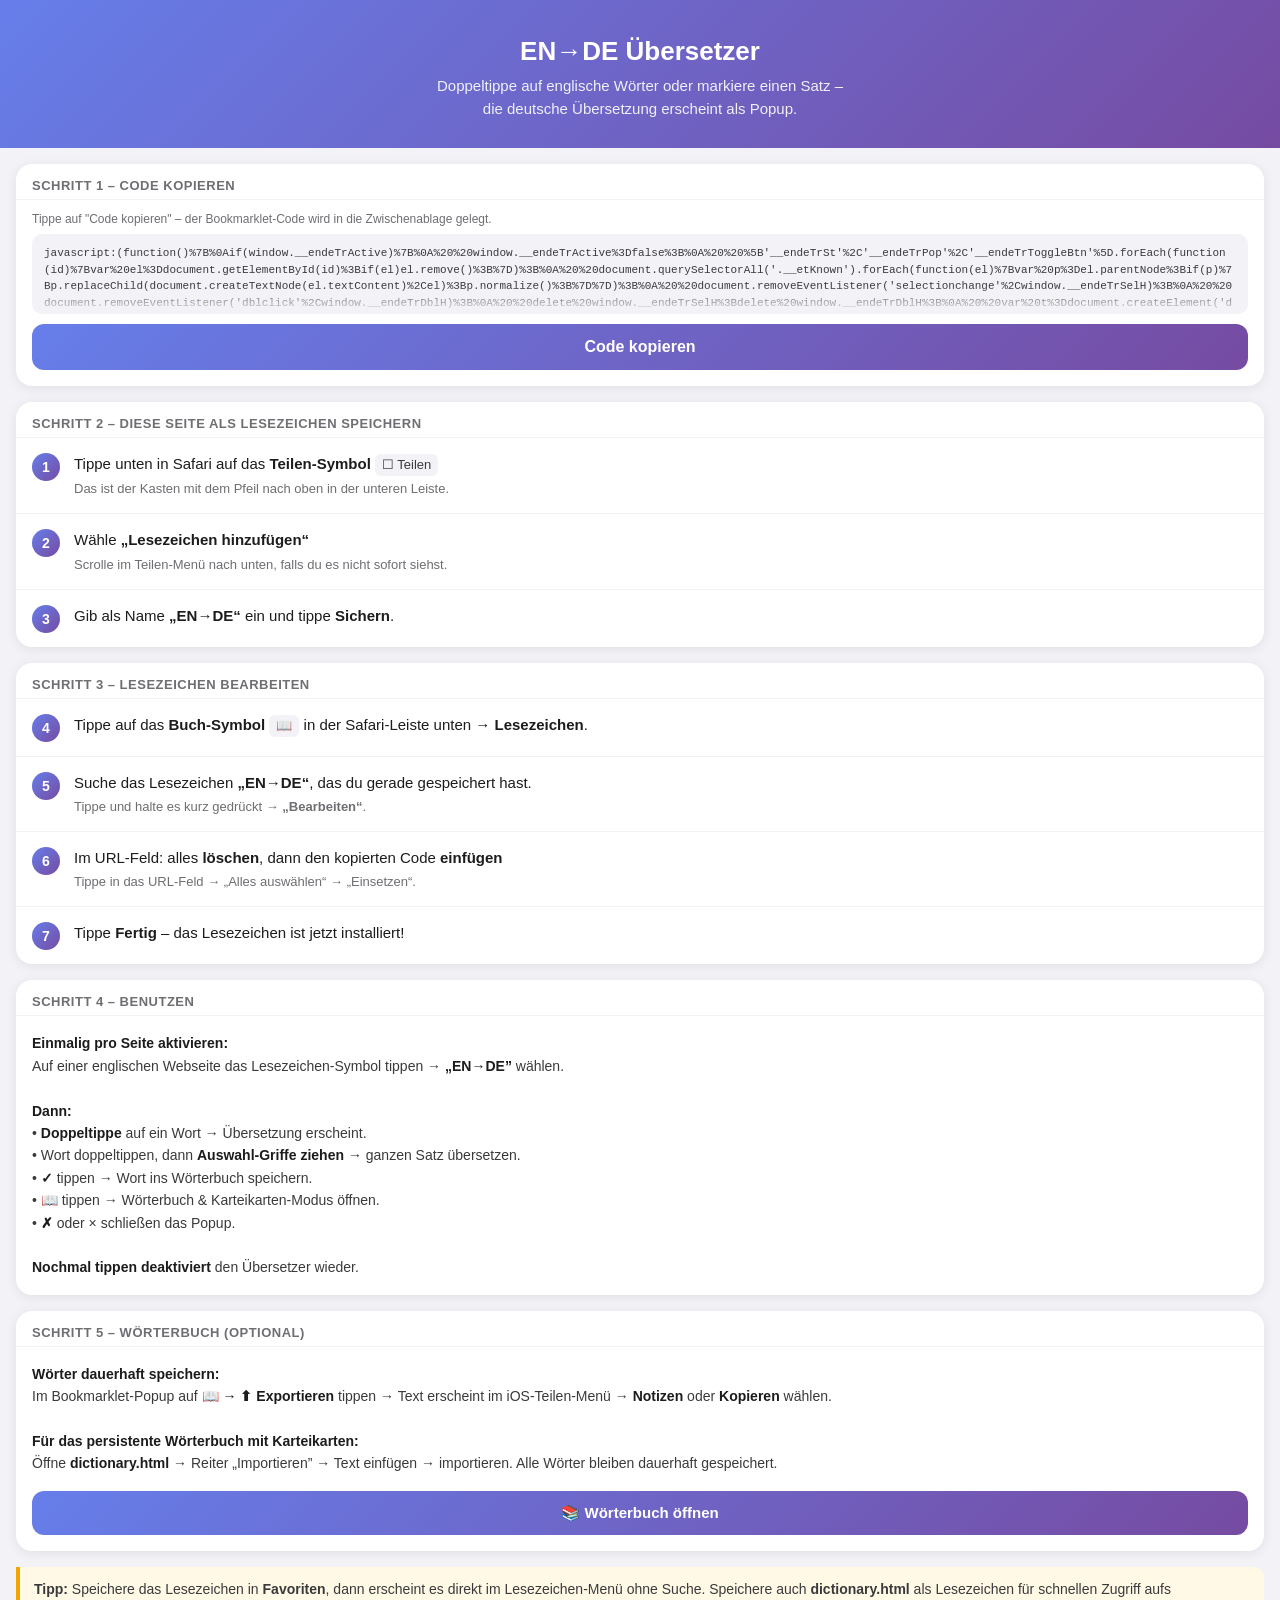
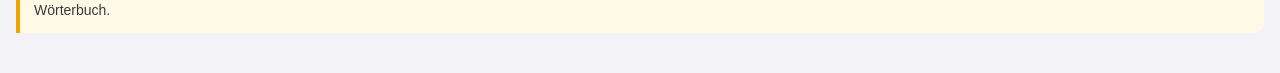
==== commit 76096be8: "Sync BM variable with codeBox + fix broken HTML attribute quotes" ====
--- a/bookmarklet.html
+++ b/bookmarklet.html
@@ -256,9 +256,9 @@
 </div>
 
 <!-- Step 4: Use it -->
-<div class=”card”>
-  <div class=”card-title”>Schritt 4 – Benutzen</div>
-  <div class=”demo”>
+<div class="card">
+  <div class="card-title">Schritt 4 – Benutzen</div>
+  <div class="demo">
     <strong>Einmalig pro Seite aktivieren:</strong><br>
     Auf einer englischen Webseite das Lesezeichen-Symbol tippen → <strong>„EN→DE”</strong> wählen.<br><br>
     <strong>Dann:</strong><br>
@@ -272,27 +272,27 @@
 </div>
 
 <!-- Step 5: Dictionary -->
-<div class=”card”>
-  <div class=”card-title”>Schritt 5 – Wörterbuch (optional)</div>
-  <div class=”demo”>
+<div class="card">
+  <div class="card-title">Schritt 5 – Wörterbuch (optional)</div>
+  <div class="demo">
     <strong>Wörter dauerhaft speichern:</strong><br>
     Im Bookmarklet-Popup auf <strong>📖 → ⬆ Exportieren</strong> tippen → Text erscheint im iOS-Teilen-Menü → <strong>Notizen</strong> oder <strong>Kopieren</strong> wählen.<br><br>
     <strong>Für das persistente Wörterbuch mit Karteikarten:</strong><br>
     Öffne <strong>dictionary.html</strong> → Reiter „Importieren” → Text einfügen → importieren. Alle Wörter bleiben dauerhaft gespeichert.
   </div>
-  <div style=”padding: 0 16px 16px;”>
-    <a href=”./dictionary.html” style=”display:block;text-align:center;padding:13px;background:linear-gradient(135deg,#667eea,#764ba2);color:white;border-radius:12px;font-size:15px;font-weight:600;text-decoration:none;”>📚 Wörterbuch öffnen</a>
-  </div>
-</div>
-
-<div class=”tip”>
+  <div style="padding: 0 16px 16px;">
+    <a href="./dictionary.html" style="display:block;text-align:center;padding:13px;background:linear-gradient(135deg,#667eea,#764ba2);color:white;border-radius:12px;font-size:15px;font-weight:600;text-decoration:none;">📚 Wörterbuch öffnen</a>
+  </div>
+</div>
+
+<div class="tip">
   <strong>Tipp:</strong> Speichere das Lesezeichen in <strong>Favoriten</strong>, dann erscheint es direkt im Lesezeichen-Menü ohne Suche. Speichere auch <strong>dictionary.html</strong> als Lesezeichen für schnellen Zugriff aufs Wörterbuch.
 </div>
 
 <div id="toast">Kopiert!</div>
 
 <script>
-  const BM = "javascript:%28function%28%29%7Bif%28window.__endeTrActive%29%7Bwindow.__endeTrActive%3Dfalse%3Bvar%20s%3Ddocument.getElementById%28%27__endeTrSt%27%29%3Bif%28s%29s.remove%28%29%3Bvar%20p%3Ddocument.getElementById%28%27__endeTrPop%27%29%3Bif%28p%29p.remove%28%29%3Bdocument.removeEventListener%28%27selectionchange%27%2Cwindow.__endeTrSelH%29%3Bdocument.removeEventListener%28%27dblclick%27%2Cwindow.__endeTrDblH%29%3Bdelete%20window.__endeTrActive%3Bdelete%20window.__endeTrSelH%3Bdelete%20window.__endeTrDblH%3Bvar%20t%3Ddocument.createElement%28%27div%27%29%3Bt.style.cssText%3D%27position%3Afixed%3Bbottom%3A24px%3Bleft%3A50%25%3Btransform%3AtranslateX%28-50%25%29%3Bbackground%3A%23764ba2%3Bcolor%3A%23fff%3Bpadding%3A10px%2022px%3Bborder-radius%3A20px%3Bz-index%3A2147483647%3Bfont-family%3Asans-serif%3Bfont-size%3A14px%3Bwhite-space%3Anowrap%3Bbox-shadow%3A0%204px%2016px%20rgba%280%2C0%2C0%2C.3%29%27%3Bt.textContent%3D%27EN%E2%86%92DE%20deaktiviert%27%3Bdocument.body.appendChild%28t%29%3BsetTimeout%28function%28%29%7Bt.remove%28%29%3B%7D%2C2000%29%3Breturn%3B%7Dwindow.__endeTrActive%3Dtrue%3Bvar%20__dict%3D%5B%5D%3Bvar%20lastOrig%3D%27%27%2ClastTrans%3D%27%27%3Bvar%20st%3Ddocument.createElement%28%27style%27%29%3Bst.id%3D%27__endeTrSt%27%3Bst.textContent%3D%27%23__endeTrPop%7Bdisplay%3Anone%3Bposition%3Afixed%3Bz-index%3A2147483647%3Bleft%3A12px%3Bright%3A12px%3Bbottom%3A28px%3Bbackground%3A%23fff%3Bcolor%3A%231a1a1a%3Bborder%3A1px%20solid%20rgba%280%2C0%2C0%2C.12%29%3Bborder-radius%3A16px%3Bbox-shadow%3A0%208px%2032px%20rgba%280%2C0%2C0%2C.28%29%3Bfont-family%3A-apple-system%2CBlinkMacSystemFont%2Csans-serif%3Bfont-size%3A15px%3Bline-height%3A1.45%3Boverflow%3Ahidden%7D%23__endeTrPop.__etVis%7Bdisplay%3Ablock%3Banimation%3A__etIn%20150ms%20ease-out%7D%23__endeTrPop.__etDict%7Bmax-height%3A72vh%7D%40keyframes%20__etIn%7Bfrom%7Bopacity%3A0%3Btransform%3AtranslateY%2810px%29%7Dto%7Bopacity%3A1%3Btransform%3AtranslateY%280%29%7D%7D%23__endeTrPop%20.__etH%7Bdisplay%3Aflex%3Balign-items%3Acenter%3Bjustify-content%3Aspace-between%3Bgap%3A8px%3Bpadding%3A10px%2014px%3Bbackground%3Alinear-gradient%28135deg%2C%23667eea%2C%23764ba2%29%3Bcolor%3A%23fff%7D%23__endeTrPop%20.__etT%7Bfont-weight%3A600%3Bfont-size%3A14px%3Boverflow%3Ahidden%3Btext-overflow%3Aellipsis%3Bwhite-space%3Anowrap%3Bflex%3A1%7D%23__endeTrPop%20.__etC%7Bbackground%3Argba%28255%2C255%2C255%2C.18%29%3Bcolor%3A%23fff%3Bborder%3Anone%3Bwidth%3A28px%3Bheight%3A28px%3Bborder-radius%3A50%25%3Bfont-size%3A20px%3Bcursor%3Apointer%3Bdisplay%3Aflex%3Balign-items%3Acenter%3Bjustify-content%3Acenter%3Bpadding%3A0%3Bflex-shrink%3A0%7D%23__endeTrPop%20.__etC%3Aactive%7Bbackground%3Argba%28255%2C255%2C255%2C.35%29%7D%23__endeTrPop%20.__etB%7Bpadding%3A12px%2014px%3Bfont-size%3A16px%3Bwhite-space%3Apre-wrap%3Bword-wrap%3Abreak-word%7D%23__endeTrPop%5Bdata-state%3Derror%5D%20.__etB%7Bcolor%3A%23b00020%7D.__etSpin%7Bdisplay%3Ainline-block%3Bwidth%3A13px%3Bheight%3A13px%3Bborder%3A2px%20solid%20rgba%280%2C0%2C0%2C.18%29%3Bborder-top-color%3A%23667eea%3Bborder-radius%3A50%25%3Bvertical-align%3A-3px%3Bmargin-right%3A7px%3Banimation%3A__etSpinA%20.7s%20linear%20infinite%7D%40keyframes%20__etSpinA%7Bto%7Btransform%3Arotate%28360deg%29%7D%7D%23__endeTrPop%20.__etF%7Bdisplay%3Aflex%3Balign-items%3Acenter%3Bjustify-content%3Aspace-between%3Bpadding%3A8px%2010px%3Bborder-top%3A1px%20solid%20%23f0f0f0%3Bgap%3A6px%7D.__etBtnX%7Bflex%3A1%3Bpadding%3A10px%204px%3Bborder%3Anone%3Bborder-radius%3A10px%3Bfont-size%3A22px%3Bcursor%3Apointer%3Bbackground%3A%23fff0f0%3Bcolor%3A%23cc0000%7D.__etBtnX%3Aactive%7Bbackground%3A%23ffd5d5%7D.__etBtnOk%7Bflex%3A1%3Bpadding%3A10px%204px%3Bborder%3Anone%3Bborder-radius%3A10px%3Bfont-size%3A22px%3Bcursor%3Apointer%3Bbackground%3A%23f0fff4%3Bcolor%3A%23009900%7D.__etBtnOk%3Aactive%7Bbackground%3A%23c3f0d0%7D.__etBtnOk%3Adisabled%7Bopacity%3A.3%3Bcursor%3Adefault%7D.__etBtnD%7Bflex%3A1%3Bpadding%3A10px%204px%3Bborder%3Anone%3Bborder-radius%3A10px%3Bfont-size%3A18px%3Bcursor%3Apointer%3Bbackground%3A%23f0f0ff%3Bcolor%3A%23667eea%3Bfont-weight%3A600%7D.__etBtnD%3Aactive%7Bbackground%3A%23d8d8ff%7D.__etFMsg%7Bfont-size%3A12px%3Bcolor%3A%23009900%3Btext-align%3Acenter%3Bpadding%3A2px%2012px%206px%3Bdisplay%3Anone%7D%23__endeTrDictPanel%7Bdisplay%3Anone%3Boverflow-y%3Aauto%3Bmax-height%3Acalc%2872vh%20-%2052px%29%7D%23__endeTrDictPanel.__etVis2%7Bdisplay%3Aflex%3Bflex-direction%3Acolumn%7D.__etDictTabs%7Bdisplay%3Aflex%3Bborder-bottom%3A1px%20solid%20%23f0f0f0%3Bbackground%3A%23fafafa%3Bflex-shrink%3A0%7D.__etDictTab%7Bflex%3A1%3Bpadding%3A10px%204px%3Bborder%3Anone%3Bbackground%3Atransparent%3Bfont-size%3A13px%3Bfont-weight%3A600%3Bcolor%3A%23999%3Bcursor%3Apointer%3Bborder-bottom%3A3px%20solid%20transparent%7D.__etDictTab.__etTabAct%7Bcolor%3A%23667eea%3Bborder-bottom-color%3A%23667eea%7D.__etDictScroll%7Boverflow-y%3Aauto%3Bflex%3A1%7D.__etDictList%7Bpadding%3A4px%200%7D.__etDictRow%7Bdisplay%3Aflex%3Balign-items%3Acenter%3Bgap%3A8px%3Bpadding%3A9px%2014px%3Bborder-bottom%3A1px%20solid%20%23f5f5f5%3Bfont-size%3A14px%7D.__etDictNum%7Bmin-width%3A22px%3Bcolor%3A%23bbb%3Bfont-size%3A12px%3Bflex-shrink%3A0%7D.__etDictEn%7Bflex%3A1%3Bfont-weight%3A500%3Bcolor%3A%231a1a1a%3Bword-break%3Abreak-word%7D.__etDictDe%7Bflex%3A1%3Bcolor%3A%23555%3Bword-break%3Abreak-word%7D.__etDictEmpty%7Bpadding%3A28px%2016px%3Btext-align%3Acenter%3Bcolor%3A%23bbb%3Bfont-size%3A14px%7D.__etDictActions%7Bdisplay%3Aflex%3Bgap%3A8px%3Bpadding%3A10px%2012px%3Bborder-top%3A1px%20solid%20%23f0f0f0%3Bbackground%3A%23fafafa%3Bflex-shrink%3A0%7D.__etActBtn%7Bflex%3A1%3Bpadding%3A9px%206px%3Bborder%3Anone%3Bborder-radius%3A10px%3Bfont-size%3A13px%3Bfont-weight%3A600%3Bcursor%3Apointer%3Bbackground%3Alinear-gradient%28135deg%2C%23667eea%2C%23764ba2%29%3Bcolor%3A%23fff%7D.__etActBtn%3Aactive%7Bopacity%3A.8%7D.__etFlash%7Bpadding%3A20px%2016px%3Btext-align%3Acenter%7D.__etFlashProg%7Bfont-size%3A12px%3Bcolor%3A%23bbb%3Bmargin-bottom%3A6px%7D.__etFlashSub%7Bfont-size%3A12px%3Bcolor%3A%23aaa%3Bmargin-bottom%3A10px%7D.__etFlashQ%7Bfont-size%3A19px%3Bfont-weight%3A600%3Bcolor%3A%231a1a1a%3Bmargin-bottom%3A8px%3Bline-height%3A1.3%7D.__etFlashA%7Bfont-size%3A17px%3Bcolor%3A%23667eea%3Bfont-weight%3A600%3Bmin-height%3A26px%3Bmargin-bottom%3A14px%7D.__etFlashRevBtn%7Bwidth%3A100%25%3Bpadding%3A12px%3Bborder%3Anone%3Bborder-radius%3A12px%3Bfont-size%3A15px%3Bfont-weight%3A600%3Bcursor%3Apointer%3Bbackground%3Alinear-gradient%28135deg%2C%23667eea%2C%23764ba2%29%3Bcolor%3A%23fff%3Bmargin-bottom%3A10px%7D.__etFlashBtns%7Bdisplay%3Aflex%3Bgap%3A10px%7D.__etFlashOk%7Bflex%3A1%3Bpadding%3A11px%3Bborder%3Anone%3Bborder-radius%3A12px%3Bfont-size%3A14px%3Bfont-weight%3A600%3Bcursor%3Apointer%3Bbackground%3A%23f0fff4%3Bcolor%3A%23009900%7D.__etFlashNo%7Bflex%3A1%3Bpadding%3A11px%3Bborder%3Anone%3Bborder-radius%3A12px%3Bfont-size%3A14px%3Bfont-weight%3A600%3Bcursor%3Apointer%3Bbackground%3A%23fff0f0%3Bcolor%3A%23cc0000%7D.__etBtnSpeak%7Bflex%3A1%3Bpadding%3A10px%204px%3Bborder%3Anone%3Bborder-radius%3A10px%3Bfont-size%3A22px%3Bcursor%3Apointer%3Bbackground%3A%23e8f0fe%3Bcolor%3A%23667eea%7D.__etBtnSpeak%3Aactive%7Bbackground%3A%23c5d0f5%7D.__etBtnSpeak%3Adisabled%7Bopacity%3A.3%3Bcursor%3Adefault%7D.__etFlashResult%7Bfont-size%3A16px%3Bcolor%3A%231a1a1a%3Bpadding%3A12px%200%2016px%7D%27%3Bdocument.head.appendChild%28st%29%3Bvar%20pop%3Ddocument.createElement%28%27div%27%29%3Bpop.id%3D%27__endeTrPop%27%3Bvar%20hdr%3Ddocument.createElement%28%27div%27%29%3Bhdr.className%3D%27__etH%27%3Bvar%20tit%3Ddocument.createElement%28%27span%27%29%3Btit.className%3D%27__etT%27%3Bvar%20cls%3Ddocument.createElement%28%27button%27%29%3Bcls.className%3D%27__etC%27%3Bcls.textContent%3D%27%5Cxd7%27%3Bcls.addEventListener%28%27click%27%2Cfunction%28e%29%7Be.stopPropagation%28%29%3BremPop%28%29%3B%7D%29%3Bhdr.appendChild%28tit%29%3Bhdr.appendChild%28cls%29%3Bvar%20body%3Ddocument.createElement%28%27div%27%29%3Bbody.className%3D%27__etB%27%3Bvar%20footer%3Ddocument.createElement%28%27div%27%29%3Bfooter.className%3D%27__etF%27%3Bvar%20btnX%3Ddocument.createElement%28%27button%27%29%3BbtnX.className%3D%27__etBtnX%27%3BbtnX.textContent%3D%27%E2%9C%97%27%3BbtnX.addEventListener%28%27click%27%2Cfunction%28e%29%7Be.stopPropagation%28%29%3BremPop%28%29%3B%7D%29%3Bvar%20btnD%3Ddocument.createElement%28%27button%27%29%3BbtnD.className%3D%27__etBtnD%27%3BbtnD.textContent%3D%27%F0%9F%93%96%27%3BbtnD.addEventListener%28%27click%27%2Cfunction%28e%29%7Be.stopPropagation%28%29%3BshowDictPanel%28%29%3B%7D%29%3Bvar%20btnOk%3Ddocument.createElement%28%27button%27%29%3BbtnOk.className%3D%27__etBtnOk%27%3BbtnOk.textContent%3D%27%E2%9C%93%27%3BbtnOk.disabled%3Dtrue%3BbtnOk.addEventListener%28%27click%27%2Cfunction%28e%29%7Be.stopPropagation%28%29%3BsaveEntry%28%29%3B%7D%29%3Bvar%20btnSpeak%3Ddocument.createElement%28%27button%27%29%3BbtnSpeak.className%3D%27__etBtnSpeak%27%3BbtnSpeak.textContent%3D%27%F0%9F%94%8A%27%3BbtnSpeak.disabled%3Dtrue%3BbtnSpeak.addEventListener%28%27click%27%2Cfunction%28e%29%7Be.stopPropagation%28%29%3BspeakWord%28lastOrig%29%3B%7D%29%3Bfooter.appendChild%28btnX%29%3Bfooter.appendChild%28btnSpeak%29%3Bfooter.appendChild%28btnD%29%3Bfooter.appendChild%28btnOk%29%3Bvar%20footerMsg%3Ddocument.createElement%28%27div%27%29%3BfooterMsg.className%3D%27__etFMsg%27%3Bvar%20dictPanel%3Ddocument.createElement%28%27div%27%29%3BdictPanel.id%3D%27__endeTrDictPanel%27%3Bvar%20tabs%3Ddocument.createElement%28%27div%27%29%3Btabs.className%3D%27__etDictTabs%27%3Bvar%20tabList%3Ddocument.createElement%28%27button%27%29%3BtabList.className%3D%27__etDictTab%20__etTabAct%27%3BtabList.textContent%3D%27W%C3%B6rterbuch%27%3Bvar%20tabFlash%3Ddocument.createElement%28%27button%27%29%3BtabFlash.className%3D%27__etDictTab%27%3BtabFlash.textContent%3D%27Karteikarten%27%3Btabs.appendChild%28tabList%29%3Btabs.appendChild%28tabFlash%29%3Bvar%20dictScroll%3Ddocument.createElement%28%27div%27%29%3BdictScroll.className%3D%27__etDictScroll%27%3Bvar%20dictListDiv%3Ddocument.createElement%28%27div%27%29%3BdictListDiv.className%3D%27__etDictList%27%3BdictScroll.appendChild%28dictListDiv%29%3Bvar%20flashDiv%3Ddocument.createElement%28%27div%27%29%3BflashDiv.style.display%3D%27none%27%3Bvar%20dictActions%3Ddocument.createElement%28%27div%27%29%3BdictActions.className%3D%27__etDictActions%27%3Bvar%20btnBack%3Ddocument.createElement%28%27button%27%29%3BbtnBack.className%3D%27__etActBtn%27%3BbtnBack.textContent%3D%27%E2%86%90%20%C3%9Cbersetzer%27%3BbtnBack.addEventListener%28%27click%27%2Cfunction%28e%29%7Be.stopPropagation%28%29%3BshowTransPanel%28%29%3B%7D%29%3Bvar%20btnExport%3Ddocument.createElement%28%27button%27%29%3BbtnExport.className%3D%27__etActBtn%27%3BbtnExport.textContent%3D%27%E2%AC%86%20Exportieren%27%3BbtnExport.addEventListener%28%27click%27%2Cfunction%28e%29%7Be.stopPropagation%28%29%3BexportDict%28%29%3B%7D%29%3BdictActions.appendChild%28btnBack%29%3BdictActions.appendChild%28btnExport%29%3BdictPanel.appendChild%28tabs%29%3BdictPanel.appendChild%28dictScroll%29%3BdictPanel.appendChild%28flashDiv%29%3BdictPanel.appendChild%28dictActions%29%3Bpop.appendChild%28hdr%29%3Bpop.appendChild%28body%29%3Bpop.appendChild%28footer%29%3Bpop.appendChild%28footerMsg%29%3Bpop.appendChild%28dictPanel%29%3Bpop.addEventListener%28%27touchstart%27%2Cfunction%28e%29%7Be.stopPropagation%28%29%3B%7D%2C%7Bpassive%3Atrue%7D%29%3Bdocument.body.appendChild%28pop%29%3BtabList.addEventListener%28%27click%27%2Cfunction%28e%29%7Be.stopPropagation%28%29%3BtabList.classList.add%28%27__etTabAct%27%29%3BtabFlash.classList.remove%28%27__etTabAct%27%29%3BdictScroll.style.display%3D%27%27%3BflashDiv.style.display%3D%27none%27%3BrenderDictList%28%29%3B%7D%29%3BtabFlash.addEventListener%28%27click%27%2Cfunction%28e%29%7Be.stopPropagation%28%29%3BtabFlash.classList.add%28%27__etTabAct%27%29%3BtabList.classList.remove%28%27__etTabAct%27%29%3BdictScroll.style.display%3D%27none%27%3BflashDiv.style.display%3D%27%27%3BstartFlashcards%28%29%3B%7D%29%3Bvar%20toast2%3Ddocument.createElement%28%27div%27%29%3Btoast2.style.cssText%3D%27position%3Afixed%3Btop%3A24px%3Bleft%3A50%25%3Btransform%3AtranslateX%28-50%25%29%3Bbackground%3Alinear-gradient%28135deg%2C%23667eea%2C%23764ba2%29%3Bcolor%3A%23fff%3Bpadding%3A10px%2022px%3Bborder-radius%3A20px%3Bz-index%3A2147483647%3Bfont-family%3Asans-serif%3Bfont-size%3A14px%3Bwhite-space%3Anowrap%3Bbox-shadow%3A0%204px%2016px%20rgba%280%2C0%2C0%2C.3%29%27%3Btoast2.textContent%3D%27EN%E2%86%92DE%20aktiv%20%E2%80%93%20Doppeltippe%20auf%20ein%20Wort%27%3Bdocument.body.appendChild%28toast2%29%3BsetTimeout%28function%28%29%7Btoast2.remove%28%29%3B%7D%2C2500%29%3Bvar%20cache%3Dnew%20Map%28%29%3Bfunction%20cGet%28k%29%7Bif%28%21cache.has%28k%29%29return%20null%3Bvar%20v%3Dcache.get%28k%29%3Bcache.delete%28k%29%3Bcache.set%28k%2Cv%29%3Breturn%20v%3B%7Dfunction%20cSet%28k%2Cv%29%7Bcache.set%28k%2Cv%29%3Bif%28cache.size%3E300%29cache.delete%28cache.keys%28%29.next%28%29.value%29%3B%7Dfunction%20translate%28text%29%7Bvar%20k%3D%27en%7Cde%7C%27%2Btext%2Chit%3DcGet%28k%29%3Bif%28hit%29return%20Promise.resolve%28hit%29%3Bvar%20url%3D%27https%3A%2F%2Ftranslate.googleapis.com%2Ftranslate_a%2Fsingle%3Fclient%3Dgtx%26sl%3Den%26tl%3Dde%26dt%3Dt%26q%3D%27%2BencodeURIComponent%28text%29%3Breturn%20fetch%28url%2C%7Bheaders%3A%7BAccept%3A%27application%2Fjson%27%7D%7D%29.then%28function%28r%29%7Bif%28%21r.ok%29throw%20new%20Error%28%27HTTP%20%27%2Br.status%29%3Breturn%20r.json%28%29%3B%7D%29.then%28function%28d%29%7Bvar%20s%3DArray.isArray%28d%26%26d%5B0%5D%29%3Fd%5B0%5D%3A%5B%5D%3Bvar%20tr%3Ds.map%28function%28x%29%7Breturn%20Array.isArray%28x%29%3Fx%5B0%5D%3A%27%27%3B%7D%29.filter%28Boolean%29.join%28%27%27%29%3Bif%28%21tr%29throw%20new%20Error%28%27Leere%20Antwort%27%29%3BcSet%28k%2Ctr%29%3Breturn%20tr%3B%7D%29%3B%7Dfunction%20insidePop%28n%29%7Bwhile%28n%29%7Bif%28n.id%3D%3D%3D%27__endeTrPop%27%29return%20true%3Bn%3Dn.parentNode%3B%7Dreturn%20false%3B%7Dfunction%20selInfo%28%29%7Bvar%20sel%3Dwindow.getSelection%28%29%3Bif%28%21sel%7C%7Csel.rangeCount%3D%3D%3D0%7C%7Csel.isCollapsed%29return%20null%3Bvar%20text%3Dsel.toString%28%29.trim%28%29%3Bif%28%21text%7C%7Ctext.length%3E500%29return%20null%3Bvar%20r%3Dsel.getRangeAt%280%29%3Bif%28insidePop%28r.startContainer%29%29return%20null%3Bif%28%21%2F%5BA-Za-z%5D%2F.test%28text%29%29return%20null%3Bvar%20lat%3D%28text.match%28%2F%5BA-Za-z%5Cs.%2C%21%3F%3B%3A%27%22%5C%5C-%5D%2Fg%29%7C%7C%5B%5D%29.length%3Bif%28lat%2Ftext.length%3C0.6%29return%20null%3Breturn%7Btext%3Atext%7D%3B%7Dfunction%20remPop%28%29%7Bpop.classList.remove%28%27__etVis%27%2C%27__etDict%27%29%3Bpop.removeAttribute%28%27data-state%27%29%3BlastT%3D%27%27%3BshowTransPanel%28%29%3B%7Dfunction%20showTransPanel%28%29%7Bbody.style.display%3D%27%27%3Bfooter.style.display%3D%27%27%3BfooterMsg.style.display%3D%27none%27%3BdictPanel.classList.remove%28%27__etVis2%27%29%3Bpop.classList.remove%28%27__etDict%27%29%3Btit.textContent%3DlastT%7C%7C%27EN%E2%86%92DE%27%3B%7Dfunction%20showDictPanel%28%29%7Bbody.style.display%3D%27none%27%3Bfooter.style.display%3D%27none%27%3BfooterMsg.style.display%3D%27none%27%3BdictPanel.classList.add%28%27__etVis2%27%29%3Bpop.classList.add%28%27__etDict%27%2C%27__etVis%27%29%3Btit.textContent%3D%27W%C3%B6rterbuch%20%28%27%2B__dict.length%2B%27%29%27%3BtabList.classList.add%28%27__etTabAct%27%29%3BtabFlash.classList.remove%28%27__etTabAct%27%29%3BdictScroll.style.display%3D%27%27%3BflashDiv.style.display%3D%27none%27%3BrenderDictList%28%29%3B%7Dfunction%20renderDictList%28%29%7BdictListDiv.innerHTML%3D%27%27%3Bif%28__dict.length%3D%3D%3D0%29%7Bvar%20em%3Ddocument.createElement%28%27div%27%29%3Bem.className%3D%27__etDictEmpty%27%3Bem.textContent%3D%27Noch%20keine%20Eintr%C3%A4ge.%20Tippe%20%E2%9C%93%20um%20W%C3%B6rter%20zu%20speichern.%27%3BdictListDiv.appendChild%28em%29%3Breturn%3B%7D__dict.forEach%28function%28e%2Ci%29%7Bvar%20row%3Ddocument.createElement%28%27div%27%29%3Brow.className%3D%27__etDictRow%27%3Bvar%20num%3Ddocument.createElement%28%27span%27%29%3Bnum.className%3D%27__etDictNum%27%3Bnum.textContent%3D%28i%2B1%29%2B%27.%27%3Bvar%20en%3Ddocument.createElement%28%27span%27%29%3Ben.className%3D%27__etDictEn%27%3Ben.textContent%3De.en%3Bvar%20de%3Ddocument.createElement%28%27span%27%29%3Bde.className%3D%27__etDictDe%27%3Bde.textContent%3De.de%3Brow.appendChild%28num%29%3Brow.appendChild%28en%29%3Brow.appendChild%28de%29%3BdictListDiv.appendChild%28row%29%3B%7D%29%3B%7Dfunction%20saveEntry%28%29%7Bif%28%21lastOrig%7C%7C%21lastTrans%29return%3Bvar%20already%3D__dict.some%28function%28e%29%7Breturn%20e.en%3D%3D%3DlastOrig%3B%7D%29%3Bif%28%21already%29__dict.push%28%7Bid%3ADate.now%28%29%2Cen%3AlastOrig%2Cde%3AlastTrans%7D%29%3Bwindow.open%28%27https%3A%2F%2Fonkeldeno.github.io%2Ftranslator%2Fdictionary.html%3Fadd%3D%27%2BencodeURIComponent%28lastOrig%29%2B%27%26tr%3D%27%2BencodeURIComponent%28lastTrans%29%2C%27_blank%27%29%3BfooterMsg.textContent%3Dalready%3F%27Bereits%20vorhanden.%27%3A%27Im%20W%C3%B6rterbuch%20gespeichert%20%E2%9C%93%27%3BfooterMsg.style.display%3D%27block%27%3BsetTimeout%28function%28%29%7BfooterMsg.style.display%3D%27none%27%3B%7D%2C2000%29%3BbtnOk.disabled%3Dtrue%3B%7Dfunction%20exportDict%28%29%7Bif%28__dict.length%3D%3D%3D0%29%7Balert%28%27Noch%20keine%20Eintr%C3%A4ge%20im%20W%C3%B6rterbuch.%27%29%3Breturn%3B%7Dvar%20lines%3D__dict.map%28function%28e%2Ci%29%7Breturn%28i%2B1%29%2B%27.%20%27%2Be.en%2B%27%20%7C%20%27%2Be.de%3B%7D%29%3Bvar%20text%3D%27EN%E2%86%92DE%20W%C3%B6rterbuch%3A%5Cn%5Cn%27%2Blines.join%28%27%5Cn%27%29%3Bif%28navigator.share%29%7Bnavigator.share%28%7Btitle%3A%27EN%E2%86%92DE%20W%C3%B6rterbuch%27%2Ctext%3Atext%7D%29.catch%28function%28%29%7BcopyToClipboard%28text%29%3B%7D%29%3B%7Delse%7BcopyToClipboard%28text%29%3B%7D%7Dfunction%20copyToClipboard%28text%29%7Bif%28navigator.clipboard%26%26navigator.clipboard.writeText%29%7Bnavigator.clipboard.writeText%28text%29.then%28function%28%29%7Balert%28%27In%20Zwischenablage%20kopiert%21%27%29%3B%7D%29.catch%28function%28%29%7BfbCopy%28text%29%3B%7D%29%3B%7Delse%7BfbCopy%28text%29%3B%7D%7Dfunction%20fbCopy%28text%29%7Bvar%20ta%3Ddocument.createElement%28%27textarea%27%29%3Bta.value%3Dtext%3Bta.style.cssText%3D%27position%3Afixed%3Btop%3A-999px%3Bleft%3A-999px%27%3Bdocument.body.appendChild%28ta%29%3Bta.select%28%29%3Btry%7Bdocument.execCommand%28%27copy%27%29%3Balert%28%27In%20Zwischenablage%20kopiert%21%27%29%3B%7Dcatch%28e%29%7B%7Dta.remove%28%29%3B%7Dfunction%20speakWord%28word%29%7Bif%28%21word%7C%7C%21window.speechSynthesis%29return%3Bwindow.speechSynthesis.cancel%28%29%3Bvar%20u%3Dnew%20SpeechSynthesisUtterance%28word%29%3Bu.lang%3D%27en-US%27%3Bu.rate%3D0.9%3Bwindow.speechSynthesis.speak%28u%29%3B%7Dvar%20flashOrder%3D%5B%5D%2CflashIdx%3D0%2CflashScore%3D0%3Bfunction%20startFlashcards%28%29%7Bif%28__dict.length%3D%3D%3D0%29%7BflashDiv.innerHTML%3D%27%3Cdiv%20class%3D%22__etFlash%22%3E%3Cdiv%20class%3D%22__etDictEmpty%22%3ENoch%20keine%20Eintr%C3%A4ge%20f%C3%BCr%20Karteikarten.%3C%2Fdiv%3E%3C%2Fdiv%3E%27%3Breturn%3B%7DflashOrder%3D__dict.slice%28%29.sort%28function%28%29%7Breturn%20Math.random%28%29-.5%3B%7D%29%3BflashIdx%3D0%3BflashScore%3D0%3BshowFlashCard%28%29%3B%7Dfunction%20escH%28s%29%7Breturn%20s.replace%28%2F%26%2Fg%2C%27%26amp%3B%27%29.replace%28%2F%3C%2Fg%2C%27%26lt%3B%27%29.replace%28%2F%3E%2Fg%2C%27%26gt%3B%27%29%3B%7Dfunction%20showFlashCard%28%29%7Bif%28flashIdx%3E%3DflashOrder.length%29%7BflashDiv.innerHTML%3D%27%3Cdiv%20class%3D%22__etFlash%22%3E%3Cdiv%20class%3D%22__etFlashResult%22%3EErgebnis%3A%20%27%2BflashScore%2B%27%20%2F%20%27%2BflashOrder.length%2B%27%20richtig%20%F0%9F%8E%89%3C%2Fdiv%3E%3Cbutton%20class%3D%22__etFlashRevBtn%22%20id%3D%22__etFRes%22%3ENochmal%20%C3%BCben%3C%2Fbutton%3E%3C%2Fdiv%3E%27%3Bvar%20rb%3Ddocument.getElementById%28%27__etFRes%27%29%3Bif%28rb%29rb.addEventListener%28%27click%27%2Cfunction%28e%29%7Be.stopPropagation%28%29%3BstartFlashcards%28%29%3B%7D%29%3Breturn%3B%7Dvar%20en%3DflashOrder%5BflashIdx%5D%3BflashDiv.innerHTML%3D%27%3Cdiv%20class%3D%22__etFlash%22%3E%3Cdiv%20class%3D%22__etFlashProg%22%3E%27%2B%28flashIdx%2B1%29%2B%27%20%2F%20%27%2BflashOrder.length%2B%27%3C%2Fdiv%3E%3Cdiv%20class%3D%22__etFlashSub%22%3EWie%20lautet%20die%20deutsche%20%C3%9Cbersetzung%3F%3C%2Fdiv%3E%3Cdiv%20class%3D%22__etFlashQ%22%3E%27%2BescH%28en.en%29%2B%27%3C%2Fdiv%3E%3Cdiv%20class%3D%22__etFlashA%22%20id%3D%22__etFA%22%3E%3C%2Fdiv%3E%3Cbutton%20class%3D%22__etFlashRevBtn%22%20id%3D%22__etFRev%22%3EAntwort%20zeigen%3C%2Fbutton%3E%3Cdiv%20class%3D%22__etFlashBtns%22%20id%3D%22__etFBtns%22%20style%3D%22display%3Anone%22%3E%3Cbutton%20class%3D%22__etFlashNo%22%20id%3D%22__etFNo%22%3ENicht%20gewusst%20%E2%9C%97%3C%2Fbutton%3E%3Cbutton%20class%3D%22__etFlashOk%22%20id%3D%22__etFOk%22%3EGewusst%20%E2%9C%93%3C%2Fbutton%3E%3C%2Fdiv%3E%3C%2Fdiv%3E%27%3Bvar%20rev%3Ddocument.getElementById%28%27__etFRev%27%29%3Bvar%20ans%3Ddocument.getElementById%28%27__etFA%27%29%3Bvar%20btns%3Ddocument.getElementById%28%27__etFBtns%27%29%3Bvar%20ok%3Ddocument.getElementById%28%27__etFOk%27%29%3Bvar%20no%3Ddocument.getElementById%28%27__etFNo%27%29%3Brev.addEventListener%28%27click%27%2Cfunction%28e%29%7Be.stopPropagation%28%29%3Bans.textContent%3Den.de%3Brev.style.display%3D%27none%27%3Bbtns.style.display%3D%27%27%3B%7D%29%3Bok.addEventListener%28%27click%27%2Cfunction%28e%29%7Be.stopPropagation%28%29%3BflashScore%2B%2B%3BflashIdx%2B%2B%3BshowFlashCard%28%29%3B%7D%29%3Bno.addEventListener%28%27click%27%2Cfunction%28e%29%7Be.stopPropagation%28%29%3BflashIdx%2B%2B%3BshowFlashCard%28%29%3B%7D%29%3B%7Dfunction%20showPop%28orig%2Cstate%2Ctrans%29%7Bpop.setAttribute%28%27data-state%27%2Cstate%29%3Btit.textContent%3Dorig.length%3E60%3Forig.slice%280%2C57%29%2B%27%E2%80%A6%27%3Aorig%3Bif%28state%3D%3D%3D%27loading%27%29%7Bbody.innerHTML%3D%27%3Cspan%20class%3D%22__etSpin%22%3E%3C%2Fspan%3E%C3%9Cbersetze%E2%80%A6%27%3BbtnOk.disabled%3Dtrue%3BbtnSpeak.disabled%3Dtrue%3B%7Delse%20if%28state%3D%3D%3D%27ok%27%29%7Bbody.textContent%3Dtrans%7C%7C%27Fehler.%27%3BlastOrig%3Dorig%3BlastTrans%3Dtrans%3BbtnOk.disabled%3Dfalse%3BbtnSpeak.disabled%3Dfalse%3B%7Delse%7Bbody.textContent%3Dtrans%7C%7C%27Fehler.%27%3BbtnOk.disabled%3Dtrue%3BbtnSpeak.disabled%3Dtrue%3B%7Dpop.classList.add%28%27__etVis%27%29%3B%7Dvar%20lastT%3D%27%27%2Ctimer%3Dnull%2CreqId%3D0%3Bfunction%20handleSel%28%29%7Bvar%20info%3DselInfo%28%29%3Bif%28%21info%29return%3Bif%28info.text%3D%3D%3DlastT%26%26pop.classList.contains%28%27__etVis%27%29%29return%3BlastT%3Dinfo.text%3Bvar%20rid%3D%2B%2BreqId%3BshowTransPanel%28%29%3BshowPop%28info.text%2C%27loading%27%29%3Btranslate%28info.text%29.then%28function%28tr%29%7Bif%28rid%21%3D%3DreqId%29return%3BshowPop%28info.text%2C%27ok%27%2Ctr%29%3B%7D%29.catch%28function%28e%29%7Bif%28rid%21%3D%3DreqId%29return%3BshowPop%28info.text%2C%27error%27%2CString%28e%26%26e.message%7C%7Ce%29%29%3B%7D%29%3B%7Dwindow.__endeTrSelH%3Dfunction%28%29%7BclearTimeout%28timer%29%3Btimer%3DsetTimeout%28handleSel%2C450%29%3B%7D%3Bwindow.__endeTrDblH%3Dfunction%28%29%7BclearTimeout%28timer%29%3Btimer%3DsetTimeout%28handleSel%2C50%29%3B%7D%3Bdocument.addEventListener%28%27selectionchange%27%2Cwindow.__endeTrSelH%29%3Bdocument.addEventListener%28%27dblclick%27%2Cwindow.__endeTrDblH%29%3Bdocument.addEventListener%28%27touchstart%27%2Cfunction%28e%29%7Bif%28pop.classList.contains%28%27__etVis%27%29%26%26%21pop.contains%28e.target%29%29%7BsetTimeout%28function%28%29%7Bvar%20s%3Dwindow.getSelection%28%29%3Bif%28%21s%7C%7Cs.isCollapsed%29%7BremPop%28%29%3B%7D%7D%2C300%29%3B%7D%7D%2C%7Bpassive%3Atrue%7D%29%3B%7D%29%28%29%3B";
+  const BM = "javascript:(function()%7B%0Aif(window.__endeTrActive)%7B%0A%20%20window.__endeTrActive%3Dfalse%3B%0A%20%20%5B'__endeTrSt'%2C'__endeTrPop'%2C'__endeTrToggleBtn'%5D.forEach(function(id)%7Bvar%20el%3Ddocument.getElementById(id)%3Bif(el)el.remove()%3B%7D)%3B%0A%20%20document.querySelectorAll('.__etKnown').forEach(function(el)%7Bvar%20p%3Del.parentNode%3Bif(p)%7Bp.replaceChild(document.createTextNode(el.textContent)%2Cel)%3Bp.normalize()%3B%7D%7D)%3B%0A%20%20document.removeEventListener('selectionchange'%2Cwindow.__endeTrSelH)%3B%0A%20%20document.removeEventListener('dblclick'%2Cwindow.__endeTrDblH)%3B%0A%20%20delete%20window.__endeTrSelH%3Bdelete%20window.__endeTrDblH%3B%0A%20%20var%20t%3Ddocument.createElement('div')%3Bt.style.cssText%3D'position%3Afixed%3Bbottom%3A24px%3Bleft%3A50%25%3Btransform%3AtranslateX(-50%25)%3Bbackground%3A%23764ba2%3Bcolor%3A%23fff%3Bpadding%3A10px%2022px%3Bborder-radius%3A20px%3Bz-index%3A2147483647%3Bfont-family%3Asans-serif%3Bfont-size%3A14px%3Bwhite-space%3Anowrap%3Bbox-shadow%3A0%204px%2016px%20rgba(0%2C0%2C0%2C.3)'%3Bt.textContent%3D'EN%E2%86%92DE%20deaktiviert'%3Bdocument.body.appendChild(t)%3BsetTimeout(function()%7Bt.remove()%3B%7D%2C2000)%3Breturn%3B%0A%7D%0Awindow.__endeTrActive%3Dtrue%3B%0Avar%20__dict%3D%5B%5D%3Bvar%20lastOrig%3D''%2ClastTrans%3D''%2ClastBaseForm%3D''%2ClastBaseTrans%3D''%3Bvar%20highlightVisible%3Dtrue%3Bvar%20lastWordInfo%3Dnull%3B%0A%0A%2F%2F%20Load%20dict%20from%20github.io%20via%20iframe%0Afunction%20loadDictFromStorage(cb)%7B%0A%20%20var%20iframe%3Ddocument.createElement('iframe')%3B%0A%20%20iframe.src%3D'https%3A%2F%2Fonkeldeno.github.io%2Ftranslator%2Fdictionary.html'%3B%0A%20%20iframe.style.cssText%3D'position%3Afixed%3Btop%3A-9999px%3Bleft%3A-9999px%3Bwidth%3A1px%3Bheight%3A1px%3Bopacity%3A0%3Bpointer-events%3Anone'%3B%0A%20%20var%20done%3Dfalse%3B%0A%20%20function%20finish(dict)%7B%0A%20%20%20%20if(done)return%3Bdone%3Dtrue%3B%0A%20%20%20%20window.removeEventListener('message'%2ConMsg)%3B%0A%20%20%20%20iframe.remove()%3B%0A%20%20%20%20if(dict%26%26dict.length)__dict%3Ddict%3B%0A%20%20%20%20cb()%3B%0A%20%20%7D%0A%20%20function%20onMsg(e)%7B%0A%20%20%20%20if(e.origin!%3D%3D'https%3A%2F%2Fonkeldeno.github.io')return%3B%0A%20%20%20%20if(e.data%26%26e.data.type%3D%3D%3D'endeTrDict')finish(e.data.dict%7C%7C%5B%5D)%3B%0A%20%20%7D%0A%20%20window.addEventListener('message'%2ConMsg)%3B%0A%20%20iframe.onload%3Dfunction()%7BsetTimeout(function()%7Btry%7Biframe.contentWindow.postMessage(%7Btype%3A'getDict'%7D%2C'https%3A%2F%2Fonkeldeno.github.io')%3B%7Dcatch(e)%7B%7D%7D%2C300)%3B%7D%3B%0A%20%20setTimeout(function()%7Bfinish(%5B%5D)%3B%7D%2C4000)%3B%0A%20%20document.body.appendChild(iframe)%3B%0A%7D%0A%0A%2F%2F%20Styles%0Avar%20css%3D'%23__endeTrPop%7Bdisplay%3Anone%3Bposition%3Afixed%3Bz-index%3A2147483647%3Bleft%3A12px%3Bright%3A12px%3Bbottom%3A28px%3Bbackground%3A%23fff%3Bcolor%3A%231a1a1a%3Bborder%3A1px%20solid%20rgba(0%2C0%2C0%2C.12)%3Bborder-radius%3A16px%3Bbox-shadow%3A0%208px%2032px%20rgba(0%2C0%2C0%2C.28)%3Bfont-family%3A-apple-system%2CBlinkMacSystemFont%2Csans-serif%3Bfont-size%3A15px%3Bline-height%3A1.45%3Boverflow%3Ahidden%7D'%0A%2B'%23__endeTrPop.__etVis%7Bdisplay%3Ablock%3Banimation%3A__etIn%20150ms%20ease-out%7D'%0A%2B'%23__endeTrPop.__etDict%7Bmax-height%3A72vh%7D'%0A%2B'%40keyframes%20__etIn%7Bfrom%7Bopacity%3A0%3Btransform%3AtranslateY(10px)%7Dto%7Bopacity%3A1%3Btransform%3AtranslateY(0)%7D%7D'%0A%2B'%23__endeTrPop%20.__etH%7Bdisplay%3Aflex%3Balign-items%3Acenter%3Bjustify-content%3Aspace-between%3Bgap%3A8px%3Bpadding%3A10px%2014px%3Bbackground%3Alinear-gradient(135deg%2C%23667eea%2C%23764ba2)%3Bcolor%3A%23fff%7D'%0A%2B'%23__endeTrPop%20.__etT%7Bfont-weight%3A600%3Bfont-size%3A14px%3Boverflow%3Ahidden%3Btext-overflow%3Aellipsis%3Bwhite-space%3Anowrap%3Bflex%3A1%7D'%0A%2B'%23__endeTrPop%20.__etC%7Bbackground%3Argba(255%2C255%2C255%2C.18)%3Bcolor%3A%23fff%3Bborder%3Anone%3Bwidth%3A28px%3Bheight%3A28px%3Bborder-radius%3A50%25%3Bfont-size%3A20px%3Bcursor%3Apointer%3Bdisplay%3Aflex%3Balign-items%3Acenter%3Bjustify-content%3Acenter%3Bpadding%3A0%3Bflex-shrink%3A0%7D'%0A%2B'%23__endeTrPop%20.__etC%3Aactive%7Bbackground%3Argba(255%2C255%2C255%2C.35)%7D'%0A%2B'%23__endeTrPop%20.__etB%7Bpadding%3A12px%2014px%3Bfont-size%3A16px%3Bwhite-space%3Apre-wrap%3Bword-wrap%3Abreak-word%7D'%0A%2B'.__etBTable%7Bpadding%3A8px%2014px%2010px%7D'%0A%2B'.__etWordRow%7Bdisplay%3Aflex%3Bgap%3A6px%3Balign-items%3Aflex-start%3Bpadding%3A5px%200%3Bborder-bottom%3A1px%20solid%20%23f0f0f0%7D'%0A%2B'.__etWordRow%3Alast-child%7Bborder-bottom%3Anone%7D'%0A%2B'.__etWordEn%7Bflex%3A0%200%20auto%3Bfont-weight%3A600%3Bcolor%3A%231a1a1a%3Bfont-size%3A14px%3Bdisplay%3Aflex%3Balign-items%3Acenter%3Bgap%3A4px%3Bflex-wrap%3Awrap%3Bmin-width%3A90px%7D'%0A%2B'.__etWordDe%7Bflex%3A1%3Bcolor%3A%23555%3Bfont-size%3A14px%7D'%0A%2B'.__etWordTag%7Bfont-size%3A10px%3Bcolor%3A%23888%3Bbackground%3A%23f0f0f0%3Bborder-radius%3A4px%3Bpadding%3A1px%205px%7D'%0A%2B'.__etExBox%7Bpadding%3A10px%2014px%3Bbackground%3A%23f8f8ff%3Bborder-top%3A1px%20solid%20%23eeeeff%3Bfont-size%3A13px%3Bdisplay%3Anone%7D'%0A%2B'.__etExBox.__etExVis%7Bdisplay%3Ablock%7D'%0A%2B'.__etExEn%7Bcolor%3A%23555%3Bmargin-bottom%3A4px%3Bfont-style%3Aitalic%7D'%0A%2B'.__etExDe%7Bcolor%3A%23667eea%3Bfont-weight%3A500%7D'%0A%2B'%23__endeTrPop%5Bdata-state%3Derror%5D%20.__etB%7Bcolor%3A%23b00020%7D'%0A%2B'.__etSpin%7Bdisplay%3Ainline-block%3Bwidth%3A13px%3Bheight%3A13px%3Bborder%3A2px%20solid%20rgba(0%2C0%2C0%2C.18)%3Bborder-top-color%3A%23667eea%3Bborder-radius%3A50%25%3Bvertical-align%3A-3px%3Bmargin-right%3A7px%3Banimation%3A__etSpinA%20.7s%20linear%20infinite%7D'%0A%2B'%40keyframes%20__etSpinA%7Bto%7Btransform%3Arotate(360deg)%7D%7D'%0A%2B'%23__endeTrPop%20.__etF%7Bdisplay%3Aflex%3Balign-items%3Acenter%3Bjustify-content%3Aspace-between%3Bpadding%3A8px%2010px%3Bborder-top%3A1px%20solid%20%23f0f0f0%3Bgap%3A5px%7D'%0A%2B'.__etBtnX%7Bflex%3A1%3Bpadding%3A10px%202px%3Bborder%3Anone%3Bborder-radius%3A10px%3Bfont-size%3A20px%3Bcursor%3Apointer%3Bbackground%3A%23fff0f0%3Bcolor%3A%23cc0000%7D'%0A%2B'.__etBtnX%3Aactive%7Bbackground%3A%23ffd5d5%7D'%0A%2B'.__etBtnOk%7Bflex%3A1%3Bpadding%3A10px%202px%3Bborder%3Anone%3Bborder-radius%3A10px%3Bfont-size%3A20px%3Bcursor%3Apointer%3Bbackground%3A%23f0fff4%3Bcolor%3A%23009900%7D'%0A%2B'.__etBtnOk%3Aactive%7Bbackground%3A%23c3f0d0%7D'%0A%2B'.__etBtnOk%3Adisabled%7Bopacity%3A.3%3Bcursor%3Adefault%7D'%0A%2B'.__etBtnD%7Bflex%3A1%3Bpadding%3A10px%202px%3Bborder%3Anone%3Bborder-radius%3A10px%3Bfont-size%3A16px%3Bcursor%3Apointer%3Bbackground%3A%23f0f0ff%3Bcolor%3A%23667eea%3Bfont-weight%3A600%7D'%0A%2B'.__etBtnD%3Aactive%7Bbackground%3A%23d8d8ff%7D'%0A%2B'.__etBtnSpeak%7Bflex%3A1%3Bpadding%3A10px%202px%3Bborder%3Anone%3Bborder-radius%3A10px%3Bfont-size%3A20px%3Bcursor%3Apointer%3Bbackground%3A%23e8f0fe%3Bcolor%3A%23667eea%7D'%0A%2B'.__etBtnSpeak%3Aactive%7Bbackground%3A%23c5d0f5%7D'%0A%2B'.__etBtnSpeak%3Adisabled%7Bopacity%3A.3%3Bcursor%3Adefault%7D'%0A%2B'.__etBtnEx%7Bflex%3A1%3Bpadding%3A8px%202px%3Bborder%3Anone%3Bborder-radius%3A10px%3Bfont-size%3A11px%3Bfont-weight%3A700%3Bcursor%3Apointer%3Bbackground%3A%23fff9e6%3Bcolor%3A%23b07800%3Bletter-spacing%3A.3px%7D'%0A%2B'.__etBtnEx%3Aactive%7Bbackground%3A%23ffedb0%7D'%0A%2B'.__etBtnEx%3Adisabled%7Bopacity%3A.3%3Bcursor%3Adefault%7D'%0A%2B'.__etFMsg%7Bfont-size%3A12px%3Bcolor%3A%23009900%3Btext-align%3Acenter%3Bpadding%3A2px%2012px%206px%3Bdisplay%3Anone%7D'%0A%2B'%23__endeTrDictPanel%7Bdisplay%3Anone%3Boverflow-y%3Aauto%3Bmax-height%3Acalc(72vh%20-%2052px)%7D'%0A%2B'%23__endeTrDictPanel.__etVis2%7Bdisplay%3Aflex%3Bflex-direction%3Acolumn%7D'%0A%2B'.__etDictTabs%7Bdisplay%3Aflex%3Bborder-bottom%3A1px%20solid%20%23f0f0f0%3Bbackground%3A%23fafafa%3Bflex-shrink%3A0%7D'%0A%2B'.__etDictTab%7Bflex%3A1%3Bpadding%3A10px%204px%3Bborder%3Anone%3Bbackground%3Atransparent%3Bfont-size%3A13px%3Bfont-weight%3A600%3Bcolor%3A%23999%3Bcursor%3Apointer%3Bborder-bottom%3A3px%20solid%20transparent%7D'%0A%2B'.__etDictTab.__etTabAct%7Bcolor%3A%23667eea%3Bborder-bottom-color%3A%23667eea%7D'%0A%2B'.__etDictScroll%7Boverflow-y%3Aauto%3Bflex%3A1%7D'%0A%2B'.__etDictList%7Bpadding%3A4px%200%7D'%0A%2B'.__etDictRow%7Bdisplay%3Aflex%3Balign-items%3Acenter%3Bgap%3A8px%3Bpadding%3A9px%2014px%3Bborder-bottom%3A1px%20solid%20%23f5f5f5%3Bfont-size%3A14px%7D'%0A%2B'.__etDictNum%7Bmin-width%3A22px%3Bcolor%3A%23bbb%3Bfont-size%3A12px%3Bflex-shrink%3A0%7D'%0A%2B'.__etDictEn%7Bflex%3A1%3Bfont-weight%3A500%3Bcolor%3A%231a1a1a%3Bword-break%3Abreak-word%7D'%0A%2B'.__etDictDe%7Bflex%3A1%3Bcolor%3A%23555%3Bword-break%3Abreak-word%7D'%0A%2B'.__etDictEmpty%7Bpadding%3A28px%2016px%3Btext-align%3Acenter%3Bcolor%3A%23bbb%3Bfont-size%3A14px%7D'%0A%2B'.__etDictActions%7Bdisplay%3Aflex%3Bgap%3A8px%3Bpadding%3A10px%2012px%3Bborder-top%3A1px%20solid%20%23f0f0f0%3Bbackground%3A%23fafafa%3Bflex-shrink%3A0%7D'%0A%2B'.__etActBtn%7Bflex%3A1%3Bpadding%3A9px%206px%3Bborder%3Anone%3Bborder-radius%3A10px%3Bfont-size%3A13px%3Bfont-weight%3A600%3Bcursor%3Apointer%3Bbackground%3Alinear-gradient(135deg%2C%23667eea%2C%23764ba2)%3Bcolor%3A%23fff%7D'%0A%2B'.__etActBtn%3Aactive%7Bopacity%3A.8%7D'%0A%2B'.__etFlash%7Bpadding%3A20px%2016px%3Btext-align%3Acenter%7D'%0A%2B'.__etFlashProg%7Bfont-size%3A12px%3Bcolor%3A%23bbb%3Bmargin-bottom%3A6px%7D'%0A%2B'.__etFlashSub%7Bfont-size%3A12px%3Bcolor%3A%23aaa%3Bmargin-bottom%3A10px%7D'%0A%2B'.__etFlashQ%7Bfont-size%3A19px%3Bfont-weight%3A600%3Bcolor%3A%231a1a1a%3Bmargin-bottom%3A8px%3Bline-height%3A1.3%7D'%0A%2B'.__etFlashA%7Bfont-size%3A17px%3Bcolor%3A%23667eea%3Bfont-weight%3A600%3Bmin-height%3A26px%3Bmargin-bottom%3A14px%7D'%0A%2B'.__etFlashRevBtn%7Bwidth%3A100%25%3Bpadding%3A12px%3Bborder%3Anone%3Bborder-radius%3A12px%3Bfont-size%3A15px%3Bfont-weight%3A600%3Bcursor%3Apointer%3Bbackground%3Alinear-gradient(135deg%2C%23667eea%2C%23764ba2)%3Bcolor%3A%23fff%3Bmargin-bottom%3A10px%7D'%0A%2B'.__etFlashBtns%7Bdisplay%3Aflex%3Bgap%3A10px%7D'%0A%2B'.__etFlashOk%7Bflex%3A1%3Bpadding%3A11px%3Bborder%3Anone%3Bborder-radius%3A12px%3Bfont-size%3A14px%3Bfont-weight%3A600%3Bcursor%3Apointer%3Bbackground%3A%23f0fff4%3Bcolor%3A%23009900%7D'%0A%2B'.__etFlashNo%7Bflex%3A1%3Bpadding%3A11px%3Bborder%3Anone%3Bborder-radius%3A12px%3Bfont-size%3A14px%3Bfont-weight%3A600%3Bcursor%3Apointer%3Bbackground%3A%23fff0f0%3Bcolor%3A%23cc0000%7D'%0A%2B'.__etFlashResult%7Bfont-size%3A16px%3Bcolor%3A%231a1a1a%3Bpadding%3A12px%200%2016px%7D'%0A%2B'.__etKnown%7Bbackground%3Argba(255%2C210%2C0%2C0.38)%3Bborder-radius%3A2px%3Bcursor%3Apointer%3Bpadding%3A0%201px%3Btransition%3Abackground%20.2s%7D'%0A%2B'.__etKnown.__etHlHidden%7Bbackground%3Atransparent!important%7D'%0A%2B'%23__endeTrToggleBtn%7Bposition%3Afixed%3Bbottom%3A80px%3Bright%3A14px%3Bz-index%3A2147483646%3Bbackground%3Alinear-gradient(135deg%2C%23667eea%2C%23764ba2)%3Bcolor%3A%23fff%3Bborder%3Anone%3Bborder-radius%3A50%25%3Bwidth%3A38px%3Bheight%3A38px%3Bfont-size%3A17px%3Bcursor%3Apointer%3Bbox-shadow%3A0%203px%2012px%20rgba(0%2C0%2C0%2C.35)%3Bdisplay%3Aflex%3Balign-items%3Acenter%3Bjustify-content%3Acenter%7D'%0A%2B'%23__endeTrToggleBtn.__etHlOff%7Bbackground%3A%23aaa%7D'%3B%0A%0Avar%20st%3Ddocument.createElement('style')%3Bst.id%3D'__endeTrSt'%3Bst.textContent%3Dcss%3Bdocument.head.appendChild(st)%3B%0A%0A%2F%2F%20Build%20popup%0Avar%20pop%3Ddocument.createElement('div')%3Bpop.id%3D'__endeTrPop'%3B%0Avar%20hdr%3Ddocument.createElement('div')%3Bhdr.className%3D'__etH'%3B%0Avar%20tit%3Ddocument.createElement('span')%3Btit.className%3D'__etT'%3B%0Avar%20cls%3Ddocument.createElement('button')%3Bcls.className%3D'__etC'%3Bcls.textContent%3D'%5Cxd7'%3B%0Acls.addEventListener('click'%2Cfunction(e)%7Be.stopPropagation()%3BremPop()%3B%7D)%3B%0Ahdr.appendChild(tit)%3Bhdr.appendChild(cls)%3B%0A%0Avar%20body%3Ddocument.createElement('div')%3Bbody.className%3D'__etB'%3B%0Avar%20bodyTable%3Ddocument.createElement('div')%3BbodyTable.className%3D'__etBTable'%3BbodyTable.style.display%3D'none'%3B%0Avar%20exBox%3Ddocument.createElement('div')%3BexBox.className%3D'__etExBox'%3B%0A%0Avar%20footer%3Ddocument.createElement('div')%3Bfooter.className%3D'__etF'%3B%0Avar%20btnX%3Ddocument.createElement('button')%3BbtnX.className%3D'__etBtnX'%3BbtnX.textContent%3D'%E2%9C%97'%3B%0Avar%20btnSpeak%3Ddocument.createElement('button')%3BbtnSpeak.className%3D'__etBtnSpeak'%3BbtnSpeak.textContent%3D'%F0%9F%94%8A'%3BbtnSpeak.disabled%3Dtrue%3B%0Avar%20btnEx%3Ddocument.createElement('button')%3BbtnEx.className%3D'__etBtnEx'%3BbtnEx.textContent%3D'Beispiel'%3BbtnEx.disabled%3Dtrue%3B%0Avar%20btnD%3Ddocument.createElement('button')%3BbtnD.className%3D'__etBtnD'%3BbtnD.textContent%3D'%F0%9F%93%96'%3B%0Avar%20btnOk%3Ddocument.createElement('button')%3BbtnOk.className%3D'__etBtnOk'%3BbtnOk.textContent%3D'%E2%9C%93'%3BbtnOk.disabled%3Dtrue%3B%0A%0AbtnX.addEventListener('click'%2Cfunction(e)%7Be.stopPropagation()%3BremPop()%3B%7D)%3B%0AbtnSpeak.addEventListener('click'%2Cfunction(e)%7Be.stopPropagation()%3BspeakWord(lastBaseForm%7C%7ClastOrig)%3B%7D)%3B%0AbtnEx.addEventListener('click'%2Cfunction(e)%7Be.stopPropagation()%3BexBox.classList.toggle('__etExVis')%3B%7D)%3B%0AbtnD.addEventListener('click'%2Cfunction(e)%7Be.stopPropagation()%3BshowDictPanel()%3B%7D)%3B%0AbtnOk.addEventListener('click'%2Cfunction(e)%7Be.stopPropagation()%3BsaveEntry()%3B%7D)%3B%0Afooter.appendChild(btnX)%3Bfooter.appendChild(btnSpeak)%3Bfooter.appendChild(btnEx)%3Bfooter.appendChild(btnD)%3Bfooter.appendChild(btnOk)%3B%0A%0Avar%20footerMsg%3Ddocument.createElement('div')%3BfooterMsg.className%3D'__etFMsg'%3B%0A%0A%2F%2F%20Dict%20panel%0Avar%20dictPanel%3Ddocument.createElement('div')%3BdictPanel.id%3D'__endeTrDictPanel'%3B%0Avar%20tabs%3Ddocument.createElement('div')%3Btabs.className%3D'__etDictTabs'%3B%0Avar%20tabList%3Ddocument.createElement('button')%3BtabList.className%3D'__etDictTab%20__etTabAct'%3BtabList.textContent%3D'W%5Cxf6rterbuch'%3B%0Avar%20tabFlash%3Ddocument.createElement('button')%3BtabFlash.className%3D'__etDictTab'%3BtabFlash.textContent%3D'Karteikarten'%3B%0Atabs.appendChild(tabList)%3Btabs.appendChild(tabFlash)%3B%0Avar%20dictScroll%3Ddocument.createElement('div')%3BdictScroll.className%3D'__etDictScroll'%3B%0Avar%20dictListDiv%3Ddocument.createElement('div')%3BdictListDiv.className%3D'__etDictList'%3B%0AdictScroll.appendChild(dictListDiv)%3B%0Avar%20flashDiv%3Ddocument.createElement('div')%3BflashDiv.style.display%3D'none'%3B%0Avar%20dictActions%3Ddocument.createElement('div')%3BdictActions.className%3D'__etDictActions'%3B%0Avar%20btnBack%3Ddocument.createElement('button')%3BbtnBack.className%3D'__etActBtn'%3BbtnBack.textContent%3D'%E2%86%90%20%5Cxdcbersetzer'%3B%0Avar%20btnExport%3Ddocument.createElement('button')%3BbtnExport.className%3D'__etActBtn'%3BbtnExport.textContent%3D'%E2%AC%86%20Exportieren'%3B%0AbtnBack.addEventListener('click'%2Cfunction(e)%7Be.stopPropagation()%3BshowTransPanel()%3B%7D)%3B%0AbtnExport.addEventListener('click'%2Cfunction(e)%7Be.stopPropagation()%3BexportDict()%3B%7D)%3B%0AdictActions.appendChild(btnBack)%3BdictActions.appendChild(btnExport)%3B%0AdictPanel.appendChild(tabs)%3BdictPanel.appendChild(dictScroll)%3BdictPanel.appendChild(flashDiv)%3BdictPanel.appendChild(dictActions)%3B%0A%0AtabList.addEventListener('click'%2Cfunction(e)%7Be.stopPropagation()%3BtabList.classList.add('__etTabAct')%3BtabFlash.classList.remove('__etTabAct')%3BdictScroll.style.display%3D''%3BflashDiv.style.display%3D'none'%3BrenderDictList()%3B%7D)%3B%0AtabFlash.addEventListener('click'%2Cfunction(e)%7Be.stopPropagation()%3BtabFlash.classList.add('__etTabAct')%3BtabList.classList.remove('__etTabAct')%3BdictScroll.style.display%3D'none'%3BflashDiv.style.display%3D''%3BstartFlashcards()%3B%7D)%3B%0A%0Apop.appendChild(hdr)%3Bpop.appendChild(body)%3Bpop.appendChild(bodyTable)%3Bpop.appendChild(exBox)%3Bpop.appendChild(footer)%3Bpop.appendChild(footerMsg)%3Bpop.appendChild(dictPanel)%3B%0Apop.addEventListener('touchstart'%2Cfunction(e)%7Be.stopPropagation()%3B%7D%2C%7Bpassive%3Atrue%7D)%3B%0Adocument.body.appendChild(pop)%3B%0A%0A%2F%2F%20Highlight%20toggle%20button%0Avar%20toggleBtn%3Ddocument.createElement('button')%3BtoggleBtn.id%3D'__endeTrToggleBtn'%3BtoggleBtn.textContent%3D'%F0%9F%91%81'%3BtoggleBtn.title%3D'Bekannte%20W%5Cxf6rter%20ein%2Fausblenden'%3B%0AtoggleBtn.addEventListener('click'%2Cfunction(e)%7Be.stopPropagation()%3BtoggleHighlights()%3B%7D)%3B%0Adocument.body.appendChild(toggleBtn)%3B%0A%0A%2F%2F%20Activation%20toast%0Avar%20toast2%3Ddocument.createElement('div')%3B%0Atoast2.style.cssText%3D'position%3Afixed%3Btop%3A24px%3Bleft%3A50%25%3Btransform%3AtranslateX(-50%25)%3Bbackground%3Alinear-gradient(135deg%2C%23667eea%2C%23764ba2)%3Bcolor%3A%23fff%3Bpadding%3A10px%2022px%3Bborder-radius%3A20px%3Bz-index%3A2147483647%3Bfont-family%3Asans-serif%3Bfont-size%3A14px%3Bwhite-space%3Anowrap%3Bbox-shadow%3A0%204px%2016px%20rgba(0%2C0%2C0%2C.3)'%3B%0Atoast2.textContent%3D'EN%E2%86%92DE%20aktiv%20%E2%80%93%20Doppeltippe%20auf%20ein%20Wort'%3B%0Adocument.body.appendChild(toast2)%3B%0AsetTimeout(function()%7Btoast2.remove()%3B%7D%2C2500)%3B%0A%0A%2F%2F%20Cache%0Avar%20cache%3Dnew%20Map()%3B%0Afunction%20cGet(k)%7Bif(!cache.has(k))return%20null%3Bvar%20v%3Dcache.get(k)%3Bcache.delete(k)%3Bcache.set(k%2Cv)%3Breturn%20v%3B%7D%0Afunction%20cSet(k%2Cv)%7Bcache.set(k%2Cv)%3Bif(cache.size%3E300)cache.delete(cache.keys().next().value)%3B%7D%0A%0A%2F%2F%20Translate%20via%20Google%0Afunction%20translate(text)%7B%0A%20%20var%20k%3D'en%7Cde%7C'%2Btext%2Chit%3DcGet(k)%3Bif(hit)return%20Promise.resolve(hit)%3B%0A%20%20var%20url%3D'https%3A%2F%2Ftranslate.googleapis.com%2Ftranslate_a%2Fsingle%3Fclient%3Dgtx%26sl%3Den%26tl%3Dde%26dt%3Dt%26q%3D'%2BencodeURIComponent(text)%3B%0A%20%20return%20fetch(url%2C%7Bheaders%3A%7BAccept%3A'application%2Fjson'%7D%7D)%0A%20%20%20%20.then(function(r)%7Bif(!r.ok)throw%20new%20Error('HTTP%20'%2Br.status)%3Breturn%20r.json()%3B%7D)%0A%20%20%20%20.then(function(d)%7B%0A%20%20%20%20%20%20var%20s%3DArray.isArray(d%26%26d%5B0%5D)%3Fd%5B0%5D%3A%5B%5D%3B%0A%20%20%20%20%20%20var%20tr%3Ds.map(function(x)%7Breturn%20Array.isArray(x)%3Fx%5B0%5D%3A''%3B%7D).filter(Boolean).join('')%3B%0A%20%20%20%20%20%20if(!tr)throw%20new%20Error('empty')%3B%0A%20%20%20%20%20%20cSet(k%2Ctr)%3Breturn%20tr%3B%0A%20%20%20%20%7D)%3B%0A%7D%0A%0A%2F%2F%20Free%20Dictionary%20API%0Avar%20wCache%3Dnew%20Map()%3B%0Afunction%20fetchWordInfo(word)%7B%0A%20%20word%3Dword.toLowerCase().trim()%3B%0A%20%20if(wCache.has(word))return%20Promise.resolve(wCache.get(word))%3B%0A%20%20return%20fetch('https%3A%2F%2Fapi.dictionaryapi.dev%2Fapi%2Fv2%2Fentries%2Fen%2F'%2BencodeURIComponent(word))%0A%20%20%20%20.then(function(r)%7Bif(!r.ok)return%20null%3Breturn%20r.json()%3B%7D)%0A%20%20%20%20.then(function(data)%7B%0A%20%20%20%20%20%20if(!data%7C%7C!Array.isArray(data)%7C%7C!data%5B0%5D)return%20null%3B%0A%20%20%20%20%20%20var%20e%3Ddata%5B0%5D%3B%0A%20%20%20%20%20%20var%20result%3D%7Bbase%3Ae.word%7C%7Cword%2Cmeanings%3A%5B%5D%2Cexample%3Anull%7D%3B%0A%20%20%20%20%20%20(e.meanings%7C%7C%5B%5D).forEach(function(m)%7B%0A%20%20%20%20%20%20%20%20var%20defs%3D(m.definitions%7C%7C%5B%5D).slice(0%2C3).map(function(d)%7Breturn%20d.definition%3B%7D)%3B%0A%20%20%20%20%20%20%20%20if(!result.example)%7B%0A%20%20%20%20%20%20%20%20%20%20for(var%20i%3D0%3Bi%3C(m.definitions%7C%7C%5B%5D).length%3Bi%2B%2B)%7B%0A%20%20%20%20%20%20%20%20%20%20%20%20if(m.definitions%5Bi%5D.example)%7Bresult.example%3Dm.definitions%5Bi%5D.example%3Bbreak%3B%7D%0A%20%20%20%20%20%20%20%20%20%20%7D%0A%20%20%20%20%20%20%20%20%7D%0A%20%20%20%20%20%20%20%20result.meanings.push(%7Bpos%3Am.partOfSpeech%7C%7C''%2Cdefs%3Adefs%7D)%3B%0A%20%20%20%20%20%20%7D)%3B%0A%20%20%20%20%20%20wCache.set(word%2Cresult)%3Breturn%20result%3B%0A%20%20%20%20%7D)%0A%20%20%20%20.catch(function()%7Breturn%20null%3B%7D)%3B%0A%7D%0A%0A%2F%2F%20Highlight%20known%20words%0Afunction%20highlightKnownWords()%7B%0A%20%20if(!__dict.length)return%3B%0A%20%20var%20known%3D%7B%7D%3B%0A%20%20__dict.forEach(function(e)%7Bvar%20w%3De.en.trim()%3Bif(w.split(%2F%5Cs%2B%2F).length%3D%3D%3D1)known%5Bw.toLowerCase()%5D%3Dtrue%3B%7D)%3B%0A%20%20var%20walker%3Ddocument.createTreeWalker(document.body%2CNodeFilter.SHOW_TEXT%2Cnull%2Cfalse)%3B%0A%20%20var%20nodes%3D%5B%5D%3B%0A%20%20while(walker.nextNode())%7B%0A%20%20%20%20var%20node%3Dwalker.currentNode%3B%0A%20%20%20%20var%20p%3Dnode.parentNode%3B%0A%20%20%20%20if(!p%7C%7C!node.nodeValue.trim())continue%3B%0A%20%20%20%20var%20tag%3Dp.tagName%7C%7C''%3B%0A%20%20%20%20if(tag%3D%3D%3D'SCRIPT'%7C%7Ctag%3D%3D%3D'STYLE'%7C%7Ctag%3D%3D%3D'NOSCRIPT'%7C%7Ctag%3D%3D%3D'INPUT'%7C%7Ctag%3D%3D%3D'TEXTAREA')continue%3B%0A%20%20%20%20if(p.className%26%26typeof%20p.className%3D%3D%3D'string'%26%26p.className.indexOf('__et')!%3D%3D-1)continue%3B%0A%20%20%20%20var%20anc%3Dp%3Bvar%20skip%3Dfalse%3B%0A%20%20%20%20while(anc)%7Bif(anc.id%3D%3D%3D'__endeTrPop'%7C%7Canc.id%3D%3D%3D'__endeTrToggleBtn')%7Bskip%3Dtrue%3Bbreak%3B%7Danc%3Danc.parentNode%3B%7D%0A%20%20%20%20if(skip%7C%7C!%2F%5BA-Za-z%5D%2F.test(node.nodeValue))continue%3B%0A%20%20%20%20nodes.push(node)%3B%0A%20%20%7D%0A%20%20nodes.forEach(function(node)%7B%0A%20%20%20%20var%20text%3Dnode.nodeValue%3B%0A%20%20%20%20if(!text%7C%7C!node.parentNode)return%3B%0A%20%20%20%20var%20parts%3Dtext.split(%2F%5Cb%2F)%3B%0A%20%20%20%20var%20hasMatch%3Dfalse%3B%0A%20%20%20%20var%20frag%3Ddocument.createDocumentFragment()%3B%0A%20%20%20%20parts.forEach(function(part)%7B%0A%20%20%20%20%20%20if(%2F%5E%5BA-Za-z%5D%2B%24%2F.test(part)%26%26known%5Bpart.toLowerCase()%5D)%7B%0A%20%20%20%20%20%20%20%20hasMatch%3Dtrue%3B%0A%20%20%20%20%20%20%20%20var%20sp%3Ddocument.createElement('span')%3Bsp.className%3D'__etKnown'%3Bsp.textContent%3Dpart%3B%0A%20%20%20%20%20%20%20%20var%20taps%3D0%2CtapTm%3Dnull%3B%0A%20%20%20%20%20%20%20%20sp.addEventListener('touchstart'%2Cfunction(e)%7B%0A%20%20%20%20%20%20%20%20%20%20taps%2B%2B%3BclearTimeout(tapTm)%3B%0A%20%20%20%20%20%20%20%20%20%20if(taps%3E%3D3)%7Btaps%3D0%3BtoggleHighlights()%3B%7D%0A%20%20%20%20%20%20%20%20%20%20else%7BtapTm%3DsetTimeout(function()%7Btaps%3D0%3B%7D%2C500)%3B%7D%0A%20%20%20%20%20%20%20%20%7D%2C%7Bpassive%3Atrue%7D)%3B%0A%20%20%20%20%20%20%20%20frag.appendChild(sp)%3B%0A%20%20%20%20%20%20%7Delse%7Bfrag.appendChild(document.createTextNode(part))%3B%7D%0A%20%20%20%20%7D)%3B%0A%20%20%20%20if(hasMatch%26%26node.parentNode)%7Btry%7Bnode.parentNode.replaceChild(frag%2Cnode)%3B%7Dcatch(e)%7B%7D%7D%0A%20%20%7D)%3B%0A%7D%0A%0Afunction%20toggleHighlights()%7B%0A%20%20highlightVisible%3D!highlightVisible%3B%0A%20%20document.querySelectorAll('.__etKnown').forEach(function(el)%7Bel.classList.toggle('__etHlHidden'%2C!highlightVisible)%3B%7D)%3B%0A%20%20var%20btn%3Ddocument.getElementById('__endeTrToggleBtn')%3B%0A%20%20if(btn)btn.classList.toggle('__etHlOff'%2C!highlightVisible)%3B%0A%7D%0A%0A%2F%2F%20Popup%20helpers%0Afunction%20insidePop(n)%7Bwhile(n)%7Bif(n.id%3D%3D%3D'__endeTrPop')return%20true%3Bn%3Dn.parentNode%3B%7Dreturn%20false%3B%7D%0Afunction%20escH(s)%7Breturn%20String(s).replace(%2F%26%2Fg%2C'%26amp%3B').replace(%2F%3C%2Fg%2C'%26lt%3B').replace(%2F%3E%2Fg%2C'%26gt%3B')%3B%7D%0A%0Afunction%20selInfo()%7B%0A%20%20var%20sel%3Dwindow.getSelection()%3B%0A%20%20if(!sel%7C%7Csel.rangeCount%3D%3D%3D0%7C%7Csel.isCollapsed)return%20null%3B%0A%20%20var%20text%3Dsel.toString().trim()%3B%0A%20%20if(!text%7C%7Ctext.length%3E500)return%20null%3B%0A%20%20var%20r%3Dsel.getRangeAt(0)%3B%0A%20%20if(insidePop(r.startContainer))return%20null%3B%0A%20%20if(!%2F%5BA-Za-z%5D%2F.test(text))return%20null%3B%0A%20%20var%20lat%3D(text.match(%2F%5BA-Za-z%5Cs.%2C!%3F%3B%3A'%22%5C%5C-%5D%2Fg)%7C%7C%5B%5D).length%3B%0A%20%20if(lat%2Ftext.length%3C0.6)return%20null%3B%0A%20%20return%7Btext%3Atext%7D%3B%0A%7D%0A%0Afunction%20remPop()%7Bpop.classList.remove('__etVis'%2C'__etDict')%3Bpop.removeAttribute('data-state')%3BlastT%3D''%3BshowTransPanel()%3B%7D%0A%0Afunction%20showTransPanel()%7B%0A%20%20body.style.display%3D''%3BbodyTable.style.display%3D'none'%3BexBox.classList.remove('__etExVis')%3B%0A%20%20footer.style.display%3D''%3BfooterMsg.style.display%3D'none'%3B%0A%20%20dictPanel.classList.remove('__etVis2')%3Bpop.classList.remove('__etDict')%3B%0A%20%20tit.textContent%3DlastT%7C%7C'EN%E2%86%92DE'%3B%0A%7D%0A%0Afunction%20showDictPanel()%7B%0A%20%20body.style.display%3D'none'%3BbodyTable.style.display%3D'none'%3BexBox.classList.remove('__etExVis')%3B%0A%20%20footer.style.display%3D'none'%3BfooterMsg.style.display%3D'none'%3B%0A%20%20dictPanel.classList.add('__etVis2')%3Bpop.classList.add('__etDict'%2C'__etVis')%3B%0A%20%20tit.textContent%3D'W%5Cxf6rterbuch%20('%2B__dict.length%2B')'%3B%0A%20%20tabList.classList.add('__etTabAct')%3BtabFlash.classList.remove('__etTabAct')%3B%0A%20%20dictScroll.style.display%3D''%3BflashDiv.style.display%3D'none'%3BrenderDictList()%3B%0A%7D%0A%0Afunction%20renderDictList()%7B%0A%20%20dictListDiv.innerHTML%3D''%3B%0A%20%20if(!__dict.length)%7Bvar%20em%3Ddocument.createElement('div')%3Bem.className%3D'__etDictEmpty'%3Bem.textContent%3D'Noch%20keine%20Eintr%5Cxe4ge.%20Tippe%20%E2%9C%93%20um%20W%5Cxf6rter%20zu%20speichern.'%3BdictListDiv.appendChild(em)%3Breturn%3B%7D%0A%20%20__dict.forEach(function(e%2Ci)%7B%0A%20%20%20%20var%20row%3Ddocument.createElement('div')%3Brow.className%3D'__etDictRow'%3B%0A%20%20%20%20var%20num%3Ddocument.createElement('span')%3Bnum.className%3D'__etDictNum'%3Bnum.textContent%3D(i%2B1)%2B'.'%3B%0A%20%20%20%20var%20en%3Ddocument.createElement('span')%3Ben.className%3D'__etDictEn'%3Ben.textContent%3De.en%3B%0A%20%20%20%20var%20de%3Ddocument.createElement('span')%3Bde.className%3D'__etDictDe'%3Bde.textContent%3De.de%3B%0A%20%20%20%20row.appendChild(num)%3Brow.appendChild(en)%3Brow.appendChild(de)%3BdictListDiv.appendChild(row)%3B%0A%20%20%7D)%3B%0A%7D%0A%0Afunction%20saveEntry()%7B%0A%20%20var%20isSingle%3DlastOrig.trim().split(%2F%5Cs%2B%2F).length%3D%3D%3D1%3B%0A%20%20var%20saveEn%3D(isSingle%26%26lastBaseForm)%3FlastBaseForm%3AlastOrig%3B%0A%20%20var%20saveDe%3D(isSingle%26%26lastBaseForm%26%26lastBaseTrans)%3FlastBaseTrans%3AlastTrans%3B%0A%20%20if(!saveEn%7C%7C!saveDe)return%3B%0A%20%20var%20already%3D__dict.some(function(e)%7Breturn%20e.en.toLowerCase()%3D%3D%3DsaveEn.toLowerCase()%3B%7D)%3B%0A%20%20if(!already)__dict.push(%7Bid%3ADate.now()%2Cen%3AsaveEn%2Cde%3AsaveDe%7D)%3B%0A%20%20window.open('https%3A%2F%2Fonkeldeno.github.io%2Ftranslator%2Fdictionary.html%3Fadd%3D'%2BencodeURIComponent(saveEn)%2B'%26tr%3D'%2BencodeURIComponent(saveDe)%2C'_blank')%3B%0A%20%20footerMsg.textContent%3Dalready%3F'Bereits%20vorhanden.'%3A'Im%20W%5Cxf6rterbuch%20gespeichert%20%E2%9C%93'%3B%0A%20%20footerMsg.style.display%3D'block'%3B%0A%20%20setTimeout(function()%7BfooterMsg.style.display%3D'none'%3B%7D%2C2200)%3B%0A%20%20btnOk.disabled%3Dtrue%3B%0A%7D%0A%0Afunction%20exportDict()%7B%0A%20%20if(!__dict.length)%7Balert('Noch%20keine%20Eintr%5Cxe4ge.')%3Breturn%3B%7D%0A%20%20var%20lines%3D__dict.map(function(e%2Ci)%7Breturn(i%2B1)%2B'.%20'%2Be.en%2B'%20%7C%20'%2Be.de%3B%7D)%3B%0A%20%20var%20text%3D'EN%E2%86%92DE%20W%5Cxf6rterbuch%3A%5Cn%5Cn'%2Blines.join('%5Cn')%3B%0A%20%20if(navigator.share)%7Bnavigator.share(%7Btitle%3A'EN%E2%86%92DE%20W%5Cxf6rterbuch'%2Ctext%3Atext%7D).catch(function()%7BfbCopy(text)%3B%7D)%3B%7D%0A%20%20else%7BfbCopy(text)%3B%7D%0A%7D%0Afunction%20fbCopy(t)%7Bvar%20ta%3Ddocument.createElement('textarea')%3Bta.value%3Dt%3Bta.style.cssText%3D'position%3Afixed%3Btop%3A-999px'%3Bdocument.body.appendChild(ta)%3Bta.select()%3Btry%7Bdocument.execCommand('copy')%3Balert('Kopiert!')%3B%7Dcatch(e)%7B%7Dta.remove()%3B%7D%0A%0Afunction%20speakWord(word)%7Bif(!word%7C%7C!window.speechSynthesis)return%3Bwindow.speechSynthesis.cancel()%3Bvar%20u%3Dnew%20SpeechSynthesisUtterance(word)%3Bu.lang%3D'en-US'%3Bu.rate%3D0.9%3Bwindow.speechSynthesis.speak(u)%3B%7D%0A%0A%2F%2F%20Flashcards%0Avar%20flashOrder%3D%5B%5D%2CflashIdx%3D0%2CflashScore%3D0%3B%0Afunction%20startFlashcards()%7B%0A%20%20if(!__dict.length)%7BflashDiv.innerHTML%3D'%3Cdiv%20class%3D%22__etFlash%22%3E%3Cdiv%20class%3D%22__etDictEmpty%22%3ENoch%20keine%20Eintr%5Cxe4ge.%3C%2Fdiv%3E%3C%2Fdiv%3E'%3Breturn%3B%7D%0A%20%20flashOrder%3D__dict.slice().sort(function()%7Breturn%20Math.random()-.5%3B%7D)%3BflashIdx%3D0%3BflashScore%3D0%3BshowFlashCard()%3B%0A%7D%0Afunction%20showFlashCard()%7B%0A%20%20if(flashIdx%3E%3DflashOrder.length)%7B%0A%20%20%20%20flashDiv.innerHTML%3D'%3Cdiv%20class%3D%22__etFlash%22%3E%3Cdiv%20class%3D%22__etFlashResult%22%3EErgebnis%3A%20'%2BflashScore%2B'%20%2F%20'%2BflashOrder.length%2B'%20richtig%20%F0%9F%8E%89%3C%2Fdiv%3E%3Cbutton%20class%3D%22__etFlashRevBtn%22%20id%3D%22__etFRes%22%3ENochmal%20%5Cxfcben%3C%2Fbutton%3E%3C%2Fdiv%3E'%3B%0A%20%20%20%20var%20rb%3Ddocument.getElementById('__etFRes')%3Bif(rb)rb.addEventListener('click'%2Cfunction(e)%7Be.stopPropagation()%3BstartFlashcards()%3B%7D)%3Breturn%3B%0A%20%20%7D%0A%20%20var%20en%3DflashOrder%5BflashIdx%5D%3B%0A%20%20flashDiv.innerHTML%3D'%3Cdiv%20class%3D%22__etFlash%22%3E%3Cdiv%20class%3D%22__etFlashProg%22%3E'%2B(flashIdx%2B1)%2B'%20%2F%20'%2BflashOrder.length%2B'%3C%2Fdiv%3E%3Cdiv%20class%3D%22__etFlashSub%22%3EWie%20lautet%20die%20deutsche%20%5Cxdcbersetzung%3F%3C%2Fdiv%3E%3Cdiv%20class%3D%22__etFlashQ%22%3E'%2BescH(en.en)%2B'%3C%2Fdiv%3E%3Cdiv%20class%3D%22__etFlashA%22%20id%3D%22__etFA%22%3E%3C%2Fdiv%3E%3Cbutton%20class%3D%22__etFlashRevBtn%22%20id%3D%22__etFRev%22%3EAntwort%20zeigen%3C%2Fbutton%3E%3Cdiv%20class%3D%22__etFlashBtns%22%20id%3D%22__etFBtns%22%20style%3D%22display%3Anone%22%3E%3Cbutton%20class%3D%22__etFlashNo%22%20id%3D%22__etFNo%22%3ENicht%20gewusst%20%E2%9C%97%3C%2Fbutton%3E%3Cbutton%20class%3D%22__etFlashOk%22%20id%3D%22__etFOk%22%3EGewusst%20%E2%9C%93%3C%2Fbutton%3E%3C%2Fdiv%3E%3C%2Fdiv%3E'%3B%0A%20%20var%20rev%3Ddocument.getElementById('__etFRev')%2Cans%3Ddocument.getElementById('__etFA')%2Cbtns%3Ddocument.getElementById('__etFBtns')%2Cok%3Ddocument.getElementById('__etFOk')%2Cno%3Ddocument.getElementById('__etFNo')%3B%0A%20%20rev.addEventListener('click'%2Cfunction(e)%7Be.stopPropagation()%3Bans.textContent%3Den.de%3Brev.style.display%3D'none'%3Bbtns.style.display%3D''%3B%7D)%3B%0A%20%20ok.addEventListener('click'%2Cfunction(e)%7Be.stopPropagation()%3BflashScore%2B%2B%3BflashIdx%2B%2B%3BshowFlashCard()%3B%7D)%3B%0A%20%20no.addEventListener('click'%2Cfunction(e)%7Be.stopPropagation()%3BflashIdx%2B%2B%3BshowFlashCard()%3B%7D)%3B%0A%7D%0A%0A%2F%2F%20Show%20popup%0Afunction%20showPop(orig%2Cstate%2Ctrans)%7B%0A%20%20pop.setAttribute('data-state'%2Cstate)%3B%0A%20%20tit.textContent%3Dorig.length%3E60%3Forig.slice(0%2C57)%2B'%E2%80%A6'%3Aorig%3B%0A%20%20body.style.display%3D''%3BbodyTable.style.display%3D'none'%3BexBox.classList.remove('__etExVis')%3BexBox.innerHTML%3D''%3B%0A%20%20if(state%3D%3D%3D'loading')%7Bbody.innerHTML%3D'%3Cspan%20class%3D%22__etSpin%22%3E%3C%2Fspan%3E%5Cxdcbersetze%E2%80%A6'%3BbtnOk.disabled%3Dtrue%3BbtnSpeak.disabled%3Dtrue%3BbtnEx.disabled%3Dtrue%3B%7D%0A%20%20else%20if(state%3D%3D%3D'ok')%7Bbody.textContent%3Dtrans%7C%7C'Fehler.'%3BlastOrig%3Dorig%3BlastTrans%3Dtrans%3BbtnOk.disabled%3Dfalse%3BbtnSpeak.disabled%3Dfalse%3B%7D%0A%20%20else%7Bbody.textContent%3Dtrans%7C%7C'Fehler.'%3BbtnOk.disabled%3Dtrue%3BbtnSpeak.disabled%3Dtrue%3BbtnEx.disabled%3Dtrue%3B%7D%0A%20%20pop.classList.add('__etVis')%3B%0A%7D%0A%0A%2F%2F%20Show%20enhanced%20single-word%20detail%0Afunction%20showWordDetail(orig%2Ctrans%2Cinfo)%7B%0A%20%20var%20isSingle%3Dorig.trim().split(%2F%5Cs%2B%2F).length%3D%3D%3D1%3B%0A%20%20if(!isSingle%7C%7C!info)%7B%0A%20%20%20%20body.textContent%3Dtrans%3Bbody.style.display%3D''%3BbodyTable.style.display%3D'none'%3B%0A%20%20%20%20lastOrig%3Dorig%3BlastTrans%3Dtrans%3BlastBaseForm%3D''%3BlastBaseTrans%3D''%3B%0A%20%20%20%20btnOk.disabled%3Dfalse%3BbtnSpeak.disabled%3Dfalse%3BbtnEx.disabled%3Dtrue%3B%0A%20%20%20%20return%3B%0A%20%20%7D%0A%20%20var%20isBaseForm%3D(info.base.toLowerCase()%3D%3D%3Dorig.toLowerCase().trim())%3B%0A%20%20lastBaseForm%3DisBaseForm%3F''%3Ainfo.base%3B%0A%20%20lastWordInfo%3Dinfo%3B%0A%20%20body.style.display%3D'none'%3BbodyTable.style.display%3D''%3BbodyTable.innerHTML%3D''%3B%0A%0A%20%20%2F%2F%20Row%201%3A%20the%20word%20as%20typed%20(conjugated)%0A%20%20var%20row1%3Ddocument.createElement('div')%3Brow1.className%3D'__etWordRow'%3B%0A%20%20var%20w1%3Ddocument.createElement('span')%3Bw1.className%3D'__etWordEn'%3Bw1.textContent%3Dorig%3B%0A%20%20if(!isBaseForm)%7Bvar%20tag1%3Ddocument.createElement('span')%3Btag1.className%3D'__etWordTag'%3Btag1.textContent%3D'Konjugiert'%3Bw1.appendChild(tag1)%3B%7D%0A%20%20var%20d1%3Ddocument.createElement('span')%3Bd1.className%3D'__etWordDe'%3Bd1.textContent%3Dtrans%3B%0A%20%20row1.appendChild(w1)%3Brow1.appendChild(d1)%3BbodyTable.appendChild(row1)%3B%0A%0A%20%20%2F%2F%20Row%202%3A%20base%20form%20(if%20different)%20with%20its%20translation%20%2B%20alt%20meanings%0A%20%20if(!isBaseForm)%7B%0A%20%20%20%20var%20row2%3Ddocument.createElement('div')%3Brow2.className%3D'__etWordRow'%3B%0A%20%20%20%20var%20w2%3Ddocument.createElement('span')%3Bw2.className%3D'__etWordEn'%3Bw2.textContent%3Dinfo.base%3B%0A%20%20%20%20var%20tag2%3Ddocument.createElement('span')%3Btag2.className%3D'__etWordTag'%3Btag2.textContent%3D'Grundform'%3Bw2.appendChild(tag2)%3B%0A%20%20%20%20var%20d2%3Ddocument.createElement('span')%3Bd2.className%3D'__etWordDe'%3Bd2.textContent%3D'%E2%80%A6'%3B%0A%20%20%20%20row2.appendChild(w2)%3Brow2.appendChild(d2)%3BbodyTable.appendChild(row2)%3B%0A%20%20%20%20translate(info.base).then(function(bTr)%7B%0A%20%20%20%20%20%20lastBaseTrans%3DbTr%3B%0A%20%20%20%20%20%20var%20altDefs%3D%5B%5D%3Binfo.meanings.forEach(function(m)%7BaltDefs%3DaltDefs.concat(m.defs.slice(0%2C2))%3B%7D)%3B%0A%20%20%20%20%20%20d2.textContent%3DbTr%2B(altDefs.length%3E1%3F'%20%2F%20'%2BaltDefs.slice(0%2C2).join('%3B%20').substring(0%2C60)%3A'')%3B%0A%20%20%20%20%7D).catch(function()%7Bd2.textContent%3Dinfo.base%3B%7D)%3B%0A%20%20%7D%20else%20%7B%0A%20%20%20%20%2F%2F%20Already%20base%20form%3A%20show%20alt%20meanings%20in%20second%20row%0A%20%20%20%20var%20allDefs%3D%5B%5D%3Binfo.meanings.forEach(function(m)%7BallDefs%3DallDefs.concat(m.defs.slice(0%2C2))%3B%7D)%3B%0A%20%20%20%20if(allDefs.length%3E1)%7B%0A%20%20%20%20%20%20var%20row2b%3Ddocument.createElement('div')%3Brow2b.className%3D'__etWordRow'%3B%0A%20%20%20%20%20%20var%20w2b%3Ddocument.createElement('span')%3Bw2b.className%3D'__etWordEn'%3Bw2b.textContent%3Dorig%3B%0A%20%20%20%20%20%20var%20tag2b%3Ddocument.createElement('span')%3Btag2b.className%3D'__etWordTag'%3Btag2b.textContent%3D'Bedeutungen'%3Bw2b.appendChild(tag2b)%3B%0A%20%20%20%20%20%20var%20d2b%3Ddocument.createElement('span')%3Bd2b.className%3D'__etWordDe'%3Bd2b.textContent%3D'%E2%80%A6'%3B%0A%20%20%20%20%20%20row2b.appendChild(w2b)%3Brow2b.appendChild(d2b)%3BbodyTable.appendChild(row2b)%3B%0A%20%20%20%20%20%20translate(allDefs.slice(1%2C3).join('%20%2F%20')).then(function(altTr)%7Bd2b.textContent%3DaltTr%3B%7D).catch(function()%7Bd2b.textContent%3DallDefs.slice(1%2C2).join('%20%2F%20')%3B%7D)%3B%0A%20%20%20%20%7D%0A%20%20%20%20lastBaseForm%3D''%3BlastBaseTrans%3D''%3B%0A%20%20%7D%0A%0A%20%20%2F%2F%20Example%20sentence%0A%20%20if(info.example)%7B%0A%20%20%20%20btnEx.disabled%3Dfalse%3B%0A%20%20%20%20exBox.innerHTML%3D'%3Cdiv%20class%3D%22__etExEn%22%3E%26ldquo%3B'%2BescH(info.example)%2B'%26rdquo%3B%3C%2Fdiv%3E%3Cdiv%20class%3D%22__etExDe%22%20id%3D%22__etExDEl%22%3E%E2%80%A6%3C%2Fdiv%3E'%3B%0A%20%20%20%20translate(info.example).then(function(tr)%7Bvar%20el%3Ddocument.getElementById('__etExDEl')%3Bif(el)el.textContent%3D'%E2%80%9E'%2Btr%2B'%E2%80%9C'%3B%7D).catch(function()%7B%7D)%3B%0A%20%20%7D%20else%20%7BbtnEx.disabled%3Dtrue%3B%7D%0A%0A%20%20lastOrig%3Dorig%3BlastTrans%3Dtrans%3B%0A%20%20btnOk.disabled%3Dfalse%3BbtnSpeak.disabled%3Dfalse%3B%0A%7D%0A%0A%2F%2F%20Main%20translation%20handler%0Avar%20lastT%3D''%2ClastTimer%3Dnull%2CreqId%3D0%3B%0Afunction%20handleSel()%7B%0A%20%20var%20info%3DselInfo()%3Bif(!info)return%3B%0A%20%20if(info.text%3D%3D%3DlastT%26%26pop.classList.contains('__etVis'))return%3B%0A%20%20lastT%3Dinfo.text%3B%0A%20%20var%20rid%3D%2B%2BreqId%3B%0A%20%20var%20origText%3Dinfo.text%3B%0A%20%20var%20isSingle%3DorigText.trim().split(%2F%5Cs%2B%2F).length%3D%3D%3D1%3B%0A%20%20showTransPanel()%3BshowPop(origText%2C'loading')%3B%0A%20%20translate(origText).then(function(tr)%7B%0A%20%20%20%20if(rid!%3D%3DreqId)return%3B%0A%20%20%20%20lastTrans%3Dtr%3B%0A%20%20%20%20if(isSingle)%7B%0A%20%20%20%20%20%20fetchWordInfo(origText.trim()).then(function(wi)%7B%0A%20%20%20%20%20%20%20%20if(rid!%3D%3DreqId)return%3B%0A%20%20%20%20%20%20%20%20showWordDetail(origText%2Ctr%2Cwi)%3Bpop.classList.add('__etVis')%3B%0A%20%20%20%20%20%20%7D).catch(function()%7Bif(rid!%3D%3DreqId)return%3BshowPop(origText%2C'ok'%2Ctr)%3B%7D)%3B%0A%20%20%20%20%7Delse%7BshowPop(origText%2C'ok'%2Ctr)%3B%7D%0A%20%20%7D).catch(function(e)%7Bif(rid!%3D%3DreqId)return%3BshowPop(origText%2C'error'%2CString(e%26%26e.message%7C%7Ce))%3B%7D)%3B%0A%7D%0A%0Awindow.__endeTrSelH%3Dfunction()%7BclearTimeout(lastTimer)%3BlastTimer%3DsetTimeout(handleSel%2C450)%3B%7D%3B%0Awindow.__endeTrDblH%3Dfunction()%7BclearTimeout(lastTimer)%3BlastTimer%3DsetTimeout(handleSel%2C50)%3B%7D%3B%0Adocument.addEventListener('selectionchange'%2Cwindow.__endeTrSelH)%3B%0Adocument.addEventListener('dblclick'%2Cwindow.__endeTrDblH)%3B%0Adocument.addEventListener('touchstart'%2Cfunction(e)%7B%0A%20%20if(pop.classList.contains('__etVis')%26%26!pop.contains(e.target))%7B%0A%20%20%20%20setTimeout(function()%7Bvar%20s%3Dwindow.getSelection()%3Bif(!s%7C%7Cs.isCollapsed)%7BremPop()%3B%7D%7D%2C300)%3B%0A%20%20%7D%0A%7D%2C%7Bpassive%3Atrue%7D)%3B%0A%0A%2F%2F%20Load%20dict%20and%20then%20highlight%0AloadDictFromStorage(function()%7BsetTimeout(highlightKnownWords%2C300)%3B%7D)%3B%0A%7D)()%3B%0A";
 
   function copyCode() {
     navigator.clipboard.writeText(BM).then(showToast).catch(function() {
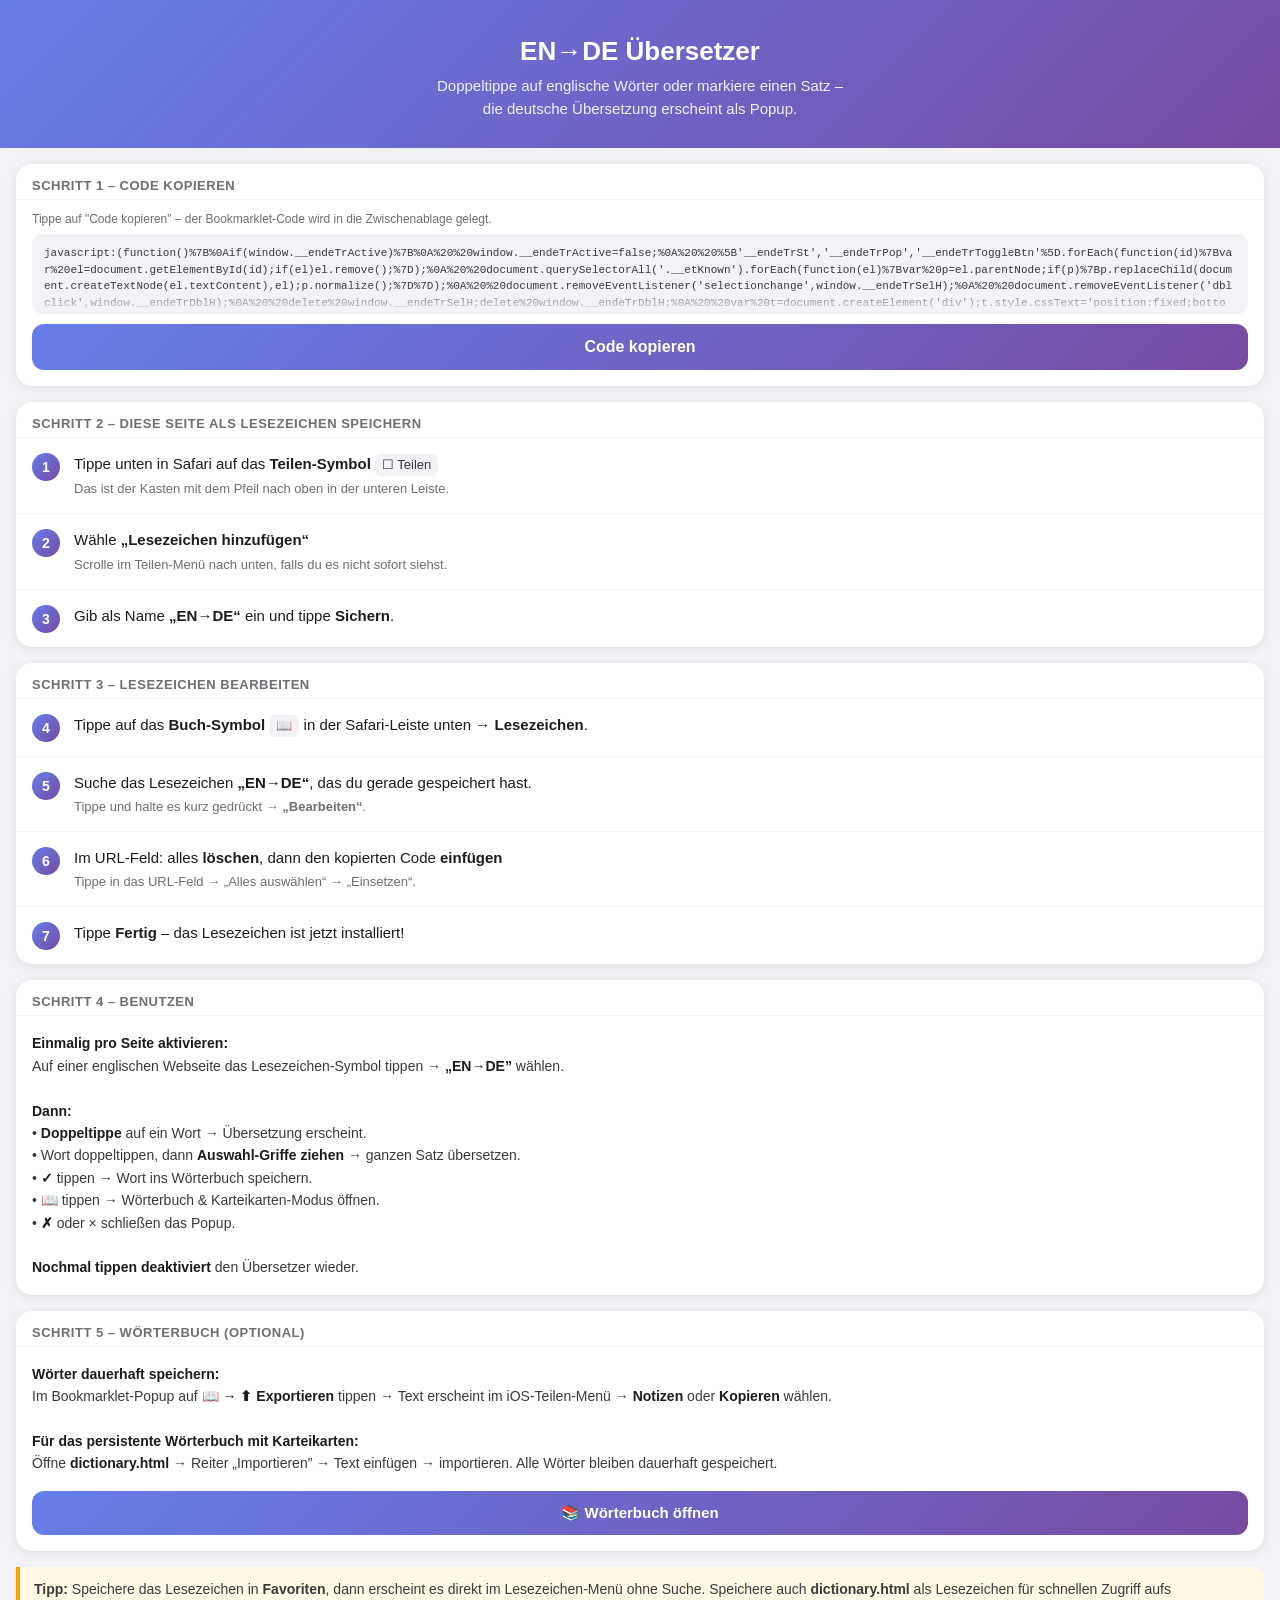
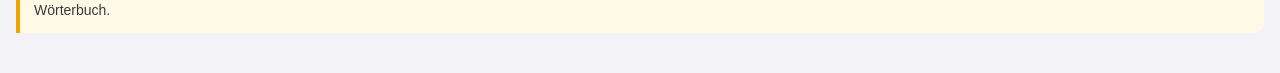
==== commit d4a041ae: "Bookmarklet: Lemmatizer for Grundform, multiple examples, cleaner meanings, save choice dialog" ====
--- a/bookmarklet.html
+++ b/bookmarklet.html
@@ -184,7 +184,7 @@
   <div class="card-title">Schritt 1 – Code kopieren</div>
   <div class="code-area">
     <div class="code-label">Tippe auf "Code kopieren" – der Bookmarklet-Code wird in die Zwischenablage gelegt.</div>
-    <div class="code-box" id="codeBox">javascript:(function()%7B%0Aif(window.__endeTrActive)%7B%0A%20%20window.__endeTrActive%3Dfalse%3B%0A%20%20%5B'__endeTrSt'%2C'__endeTrPop'%2C'__endeTrToggleBtn'%5D.forEach(function(id)%7Bvar%20el%3Ddocument.getElementById(id)%3Bif(el)el.remove()%3B%7D)%3B%0A%20%20document.querySelectorAll('.__etKnown').forEach(function(el)%7Bvar%20p%3Del.parentNode%3Bif(p)%7Bp.replaceChild(document.createTextNode(el.textContent)%2Cel)%3Bp.normalize()%3B%7D%7D)%3B%0A%20%20document.removeEventListener('selectionchange'%2Cwindow.__endeTrSelH)%3B%0A%20%20document.removeEventListener('dblclick'%2Cwindow.__endeTrDblH)%3B%0A%20%20delete%20window.__endeTrSelH%3Bdelete%20window.__endeTrDblH%3B%0A%20%20var%20t%3Ddocument.createElement('div')%3Bt.style.cssText%3D'position%3Afixed%3Bbottom%3A24px%3Bleft%3A50%25%3Btransform%3AtranslateX(-50%25)%3Bbackground%3A%23764ba2%3Bcolor%3A%23fff%3Bpadding%3A10px%2022px%3Bborder-radius%3A20px%3Bz-index%3A2147483647%3Bfont-family%3Asans-serif%3Bfont-size%3A14px%3Bwhite-space%3Anowrap%3Bbox-shadow%3A0%204px%2016px%20rgba(0%2C0%2C0%2C.3)'%3Bt.textContent%3D'EN%E2%86%92DE%20deaktiviert'%3Bdocument.body.appendChild(t)%3BsetTimeout(function()%7Bt.remove()%3B%7D%2C2000)%3Breturn%3B%0A%7D%0Awindow.__endeTrActive%3Dtrue%3B%0Avar%20__dict%3D%5B%5D%3Bvar%20lastOrig%3D''%2ClastTrans%3D''%2ClastBaseForm%3D''%2ClastBaseTrans%3D''%3Bvar%20highlightVisible%3Dtrue%3Bvar%20lastWordInfo%3Dnull%3B%0A%0A%2F%2F%20Load%20dict%20from%20github.io%20via%20iframe%0Afunction%20loadDictFromStorage(cb)%7B%0A%20%20var%20iframe%3Ddocument.createElement('iframe')%3B%0A%20%20iframe.src%3D'https%3A%2F%2Fonkeldeno.github.io%2Ftranslator%2Fdictionary.html'%3B%0A%20%20iframe.style.cssText%3D'position%3Afixed%3Btop%3A-9999px%3Bleft%3A-9999px%3Bwidth%3A1px%3Bheight%3A1px%3Bopacity%3A0%3Bpointer-events%3Anone'%3B%0A%20%20var%20done%3Dfalse%3B%0A%20%20function%20finish(dict)%7B%0A%20%20%20%20if(done)return%3Bdone%3Dtrue%3B%0A%20%20%20%20window.removeEventListener('message'%2ConMsg)%3B%0A%20%20%20%20iframe.remove()%3B%0A%20%20%20%20if(dict%26%26dict.length)__dict%3Ddict%3B%0A%20%20%20%20cb()%3B%0A%20%20%7D%0A%20%20function%20onMsg(e)%7B%0A%20%20%20%20if(e.origin!%3D%3D'https%3A%2F%2Fonkeldeno.github.io')return%3B%0A%20%20%20%20if(e.data%26%26e.data.type%3D%3D%3D'endeTrDict')finish(e.data.dict%7C%7C%5B%5D)%3B%0A%20%20%7D%0A%20%20window.addEventListener('message'%2ConMsg)%3B%0A%20%20iframe.onload%3Dfunction()%7BsetTimeout(function()%7Btry%7Biframe.contentWindow.postMessage(%7Btype%3A'getDict'%7D%2C'https%3A%2F%2Fonkeldeno.github.io')%3B%7Dcatch(e)%7B%7D%7D%2C300)%3B%7D%3B%0A%20%20setTimeout(function()%7Bfinish(%5B%5D)%3B%7D%2C4000)%3B%0A%20%20document.body.appendChild(iframe)%3B%0A%7D%0A%0A%2F%2F%20Styles%0Avar%20css%3D'%23__endeTrPop%7Bdisplay%3Anone%3Bposition%3Afixed%3Bz-index%3A2147483647%3Bleft%3A12px%3Bright%3A12px%3Bbottom%3A28px%3Bbackground%3A%23fff%3Bcolor%3A%231a1a1a%3Bborder%3A1px%20solid%20rgba(0%2C0%2C0%2C.12)%3Bborder-radius%3A16px%3Bbox-shadow%3A0%208px%2032px%20rgba(0%2C0%2C0%2C.28)%3Bfont-family%3A-apple-system%2CBlinkMacSystemFont%2Csans-serif%3Bfont-size%3A15px%3Bline-height%3A1.45%3Boverflow%3Ahidden%7D'%0A%2B'%23__endeTrPop.__etVis%7Bdisplay%3Ablock%3Banimation%3A__etIn%20150ms%20ease-out%7D'%0A%2B'%23__endeTrPop.__etDict%7Bmax-height%3A72vh%7D'%0A%2B'%40keyframes%20__etIn%7Bfrom%7Bopacity%3A0%3Btransform%3AtranslateY(10px)%7Dto%7Bopacity%3A1%3Btransform%3AtranslateY(0)%7D%7D'%0A%2B'%23__endeTrPop%20.__etH%7Bdisplay%3Aflex%3Balign-items%3Acenter%3Bjustify-content%3Aspace-between%3Bgap%3A8px%3Bpadding%3A10px%2014px%3Bbackground%3Alinear-gradient(135deg%2C%23667eea%2C%23764ba2)%3Bcolor%3A%23fff%7D'%0A%2B'%23__endeTrPop%20.__etT%7Bfont-weight%3A600%3Bfont-size%3A14px%3Boverflow%3Ahidden%3Btext-overflow%3Aellipsis%3Bwhite-space%3Anowrap%3Bflex%3A1%7D'%0A%2B'%23__endeTrPop%20.__etC%7Bbackground%3Argba(255%2C255%2C255%2C.18)%3Bcolor%3A%23fff%3Bborder%3Anone%3Bwidth%3A28px%3Bheight%3A28px%3Bborder-radius%3A50%25%3Bfont-size%3A20px%3Bcursor%3Apointer%3Bdisplay%3Aflex%3Balign-items%3Acenter%3Bjustify-content%3Acenter%3Bpadding%3A0%3Bflex-shrink%3A0%7D'%0A%2B'%23__endeTrPop%20.__etC%3Aactive%7Bbackground%3Argba(255%2C255%2C255%2C.35)%7D'%0A%2B'%23__endeTrPop%20.__etB%7Bpadding%3A12px%2014px%3Bfont-size%3A16px%3Bwhite-space%3Apre-wrap%3Bword-wrap%3Abreak-word%7D'%0A%2B'.__etBTable%7Bpadding%3A8px%2014px%2010px%7D'%0A%2B'.__etWordRow%7Bdisplay%3Aflex%3Bgap%3A6px%3Balign-items%3Aflex-start%3Bpadding%3A5px%200%3Bborder-bottom%3A1px%20solid%20%23f0f0f0%7D'%0A%2B'.__etWordRow%3Alast-child%7Bborder-bottom%3Anone%7D'%0A%2B'.__etWordEn%7Bflex%3A0%200%20auto%3Bfont-weight%3A600%3Bcolor%3A%231a1a1a%3Bfont-size%3A14px%3Bdisplay%3Aflex%3Balign-items%3Acenter%3Bgap%3A4px%3Bflex-wrap%3Awrap%3Bmin-width%3A90px%7D'%0A%2B'.__etWordDe%7Bflex%3A1%3Bcolor%3A%23555%3Bfont-size%3A14px%7D'%0A%2B'.__etWordTag%7Bfont-size%3A10px%3Bcolor%3A%23888%3Bbackground%3A%23f0f0f0%3Bborder-radius%3A4px%3Bpadding%3A1px%205px%7D'%0A%2B'.__etExBox%7Bpadding%3A10px%2014px%3Bbackground%3A%23f8f8ff%3Bborder-top%3A1px%20solid%20%23eeeeff%3Bfont-size%3A13px%3Bdisplay%3Anone%7D'%0A%2B'.__etExBox.__etExVis%7Bdisplay%3Ablock%7D'%0A%2B'.__etExEn%7Bcolor%3A%23555%3Bmargin-bottom%3A4px%3Bfont-style%3Aitalic%7D'%0A%2B'.__etExDe%7Bcolor%3A%23667eea%3Bfont-weight%3A500%7D'%0A%2B'%23__endeTrPop%5Bdata-state%3Derror%5D%20.__etB%7Bcolor%3A%23b00020%7D'%0A%2B'.__etSpin%7Bdisplay%3Ainline-block%3Bwidth%3A13px%3Bheight%3A13px%3Bborder%3A2px%20solid%20rgba(0%2C0%2C0%2C.18)%3Bborder-top-color%3A%23667eea%3Bborder-radius%3A50%25%3Bvertical-align%3A-3px%3Bmargin-right%3A7px%3Banimation%3A__etSpinA%20.7s%20linear%20infinite%7D'%0A%2B'%40keyframes%20__etSpinA%7Bto%7Btransform%3Arotate(360deg)%7D%7D'%0A%2B'%23__endeTrPop%20.__etF%7Bdisplay%3Aflex%3Balign-items%3Acenter%3Bjustify-content%3Aspace-between%3Bpadding%3A8px%2010px%3Bborder-top%3A1px%20solid%20%23f0f0f0%3Bgap%3A5px%7D'%0A%2B'.__etBtnX%7Bflex%3A1%3Bpadding%3A10px%202px%3Bborder%3Anone%3Bborder-radius%3A10px%3Bfont-size%3A20px%3Bcursor%3Apointer%3Bbackground%3A%23fff0f0%3Bcolor%3A%23cc0000%7D'%0A%2B'.__etBtnX%3Aactive%7Bbackground%3A%23ffd5d5%7D'%0A%2B'.__etBtnOk%7Bflex%3A1%3Bpadding%3A10px%202px%3Bborder%3Anone%3Bborder-radius%3A10px%3Bfont-size%3A20px%3Bcursor%3Apointer%3Bbackground%3A%23f0fff4%3Bcolor%3A%23009900%7D'%0A%2B'.__etBtnOk%3Aactive%7Bbackground%3A%23c3f0d0%7D'%0A%2B'.__etBtnOk%3Adisabled%7Bopacity%3A.3%3Bcursor%3Adefault%7D'%0A%2B'.__etBtnD%7Bflex%3A1%3Bpadding%3A10px%202px%3Bborder%3Anone%3Bborder-radius%3A10px%3Bfont-size%3A16px%3Bcursor%3Apointer%3Bbackground%3A%23f0f0ff%3Bcolor%3A%23667eea%3Bfont-weight%3A600%7D'%0A%2B'.__etBtnD%3Aactive%7Bbackground%3A%23d8d8ff%7D'%0A%2B'.__etBtnSpeak%7Bflex%3A1%3Bpadding%3A10px%202px%3Bborder%3Anone%3Bborder-radius%3A10px%3Bfont-size%3A20px%3Bcursor%3Apointer%3Bbackground%3A%23e8f0fe%3Bcolor%3A%23667eea%7D'%0A%2B'.__etBtnSpeak%3Aactive%7Bbackground%3A%23c5d0f5%7D'%0A%2B'.__etBtnSpeak%3Adisabled%7Bopacity%3A.3%3Bcursor%3Adefault%7D'%0A%2B'.__etBtnEx%7Bflex%3A1%3Bpadding%3A8px%202px%3Bborder%3Anone%3Bborder-radius%3A10px%3Bfont-size%3A11px%3Bfont-weight%3A700%3Bcursor%3Apointer%3Bbackground%3A%23fff9e6%3Bcolor%3A%23b07800%3Bletter-spacing%3A.3px%7D'%0A%2B'.__etBtnEx%3Aactive%7Bbackground%3A%23ffedb0%7D'%0A%2B'.__etBtnEx%3Adisabled%7Bopacity%3A.3%3Bcursor%3Adefault%7D'%0A%2B'.__etFMsg%7Bfont-size%3A12px%3Bcolor%3A%23009900%3Btext-align%3Acenter%3Bpadding%3A2px%2012px%206px%3Bdisplay%3Anone%7D'%0A%2B'%23__endeTrDictPanel%7Bdisplay%3Anone%3Boverflow-y%3Aauto%3Bmax-height%3Acalc(72vh%20-%2052px)%7D'%0A%2B'%23__endeTrDictPanel.__etVis2%7Bdisplay%3Aflex%3Bflex-direction%3Acolumn%7D'%0A%2B'.__etDictTabs%7Bdisplay%3Aflex%3Bborder-bottom%3A1px%20solid%20%23f0f0f0%3Bbackground%3A%23fafafa%3Bflex-shrink%3A0%7D'%0A%2B'.__etDictTab%7Bflex%3A1%3Bpadding%3A10px%204px%3Bborder%3Anone%3Bbackground%3Atransparent%3Bfont-size%3A13px%3Bfont-weight%3A600%3Bcolor%3A%23999%3Bcursor%3Apointer%3Bborder-bottom%3A3px%20solid%20transparent%7D'%0A%2B'.__etDictTab.__etTabAct%7Bcolor%3A%23667eea%3Bborder-bottom-color%3A%23667eea%7D'%0A%2B'.__etDictScroll%7Boverflow-y%3Aauto%3Bflex%3A1%7D'%0A%2B'.__etDictList%7Bpadding%3A4px%200%7D'%0A%2B'.__etDictRow%7Bdisplay%3Aflex%3Balign-items%3Acenter%3Bgap%3A8px%3Bpadding%3A9px%2014px%3Bborder-bottom%3A1px%20solid%20%23f5f5f5%3Bfont-size%3A14px%7D'%0A%2B'.__etDictNum%7Bmin-width%3A22px%3Bcolor%3A%23bbb%3Bfont-size%3A12px%3Bflex-shrink%3A0%7D'%0A%2B'.__etDictEn%7Bflex%3A1%3Bfont-weight%3A500%3Bcolor%3A%231a1a1a%3Bword-break%3Abreak-word%7D'%0A%2B'.__etDictDe%7Bflex%3A1%3Bcolor%3A%23555%3Bword-break%3Abreak-word%7D'%0A%2B'.__etDictEmpty%7Bpadding%3A28px%2016px%3Btext-align%3Acenter%3Bcolor%3A%23bbb%3Bfont-size%3A14px%7D'%0A%2B'.__etDictActions%7Bdisplay%3Aflex%3Bgap%3A8px%3Bpadding%3A10px%2012px%3Bborder-top%3A1px%20solid%20%23f0f0f0%3Bbackground%3A%23fafafa%3Bflex-shrink%3A0%7D'%0A%2B'.__etActBtn%7Bflex%3A1%3Bpadding%3A9px%206px%3Bborder%3Anone%3Bborder-radius%3A10px%3Bfont-size%3A13px%3Bfont-weight%3A600%3Bcursor%3Apointer%3Bbackground%3Alinear-gradient(135deg%2C%23667eea%2C%23764ba2)%3Bcolor%3A%23fff%7D'%0A%2B'.__etActBtn%3Aactive%7Bopacity%3A.8%7D'%0A%2B'.__etFlash%7Bpadding%3A20px%2016px%3Btext-align%3Acenter%7D'%0A%2B'.__etFlashProg%7Bfont-size%3A12px%3Bcolor%3A%23bbb%3Bmargin-bottom%3A6px%7D'%0A%2B'.__etFlashSub%7Bfont-size%3A12px%3Bcolor%3A%23aaa%3Bmargin-bottom%3A10px%7D'%0A%2B'.__etFlashQ%7Bfont-size%3A19px%3Bfont-weight%3A600%3Bcolor%3A%231a1a1a%3Bmargin-bottom%3A8px%3Bline-height%3A1.3%7D'%0A%2B'.__etFlashA%7Bfont-size%3A17px%3Bcolor%3A%23667eea%3Bfont-weight%3A600%3Bmin-height%3A26px%3Bmargin-bottom%3A14px%7D'%0A%2B'.__etFlashRevBtn%7Bwidth%3A100%25%3Bpadding%3A12px%3Bborder%3Anone%3Bborder-radius%3A12px%3Bfont-size%3A15px%3Bfont-weight%3A600%3Bcursor%3Apointer%3Bbackground%3Alinear-gradient(135deg%2C%23667eea%2C%23764ba2)%3Bcolor%3A%23fff%3Bmargin-bottom%3A10px%7D'%0A%2B'.__etFlashBtns%7Bdisplay%3Aflex%3Bgap%3A10px%7D'%0A%2B'.__etFlashOk%7Bflex%3A1%3Bpadding%3A11px%3Bborder%3Anone%3Bborder-radius%3A12px%3Bfont-size%3A14px%3Bfont-weight%3A600%3Bcursor%3Apointer%3Bbackground%3A%23f0fff4%3Bcolor%3A%23009900%7D'%0A%2B'.__etFlashNo%7Bflex%3A1%3Bpadding%3A11px%3Bborder%3Anone%3Bborder-radius%3A12px%3Bfont-size%3A14px%3Bfont-weight%3A600%3Bcursor%3Apointer%3Bbackground%3A%23fff0f0%3Bcolor%3A%23cc0000%7D'%0A%2B'.__etFlashResult%7Bfont-size%3A16px%3Bcolor%3A%231a1a1a%3Bpadding%3A12px%200%2016px%7D'%0A%2B'.__etKnown%7Bbackground%3Argba(255%2C210%2C0%2C0.38)%3Bborder-radius%3A2px%3Bcursor%3Apointer%3Bpadding%3A0%201px%3Btransition%3Abackground%20.2s%7D'%0A%2B'.__etKnown.__etHlHidden%7Bbackground%3Atransparent!important%7D'%0A%2B'%23__endeTrToggleBtn%7Bposition%3Afixed%3Bbottom%3A80px%3Bright%3A14px%3Bz-index%3A2147483646%3Bbackground%3Alinear-gradient(135deg%2C%23667eea%2C%23764ba2)%3Bcolor%3A%23fff%3Bborder%3Anone%3Bborder-radius%3A50%25%3Bwidth%3A38px%3Bheight%3A38px%3Bfont-size%3A17px%3Bcursor%3Apointer%3Bbox-shadow%3A0%203px%2012px%20rgba(0%2C0%2C0%2C.35)%3Bdisplay%3Aflex%3Balign-items%3Acenter%3Bjustify-content%3Acenter%7D'%0A%2B'%23__endeTrToggleBtn.__etHlOff%7Bbackground%3A%23aaa%7D'%3B%0A%0Avar%20st%3Ddocument.createElement('style')%3Bst.id%3D'__endeTrSt'%3Bst.textContent%3Dcss%3Bdocument.head.appendChild(st)%3B%0A%0A%2F%2F%20Build%20popup%0Avar%20pop%3Ddocument.createElement('div')%3Bpop.id%3D'__endeTrPop'%3B%0Avar%20hdr%3Ddocument.createElement('div')%3Bhdr.className%3D'__etH'%3B%0Avar%20tit%3Ddocument.createElement('span')%3Btit.className%3D'__etT'%3B%0Avar%20cls%3Ddocument.createElement('button')%3Bcls.className%3D'__etC'%3Bcls.textContent%3D'%5Cxd7'%3B%0Acls.addEventListener('click'%2Cfunction(e)%7Be.stopPropagation()%3BremPop()%3B%7D)%3B%0Ahdr.appendChild(tit)%3Bhdr.appendChild(cls)%3B%0A%0Avar%20body%3Ddocument.createElement('div')%3Bbody.className%3D'__etB'%3B%0Avar%20bodyTable%3Ddocument.createElement('div')%3BbodyTable.className%3D'__etBTable'%3BbodyTable.style.display%3D'none'%3B%0Avar%20exBox%3Ddocument.createElement('div')%3BexBox.className%3D'__etExBox'%3B%0A%0Avar%20footer%3Ddocument.createElement('div')%3Bfooter.className%3D'__etF'%3B%0Avar%20btnX%3Ddocument.createElement('button')%3BbtnX.className%3D'__etBtnX'%3BbtnX.textContent%3D'%E2%9C%97'%3B%0Avar%20btnSpeak%3Ddocument.createElement('button')%3BbtnSpeak.className%3D'__etBtnSpeak'%3BbtnSpeak.textContent%3D'%F0%9F%94%8A'%3BbtnSpeak.disabled%3Dtrue%3B%0Avar%20btnEx%3Ddocument.createElement('button')%3BbtnEx.className%3D'__etBtnEx'%3BbtnEx.textContent%3D'Beispiel'%3BbtnEx.disabled%3Dtrue%3B%0Avar%20btnD%3Ddocument.createElement('button')%3BbtnD.className%3D'__etBtnD'%3BbtnD.textContent%3D'%F0%9F%93%96'%3B%0Avar%20btnOk%3Ddocument.createElement('button')%3BbtnOk.className%3D'__etBtnOk'%3BbtnOk.textContent%3D'%E2%9C%93'%3BbtnOk.disabled%3Dtrue%3B%0A%0AbtnX.addEventListener('click'%2Cfunction(e)%7Be.stopPropagation()%3BremPop()%3B%7D)%3B%0AbtnSpeak.addEventListener('click'%2Cfunction(e)%7Be.stopPropagation()%3BspeakWord(lastBaseForm%7C%7ClastOrig)%3B%7D)%3B%0AbtnEx.addEventListener('click'%2Cfunction(e)%7Be.stopPropagation()%3BexBox.classList.toggle('__etExVis')%3B%7D)%3B%0AbtnD.addEventListener('click'%2Cfunction(e)%7Be.stopPropagation()%3BshowDictPanel()%3B%7D)%3B%0AbtnOk.addEventListener('click'%2Cfunction(e)%7Be.stopPropagation()%3BsaveEntry()%3B%7D)%3B%0Afooter.appendChild(btnX)%3Bfooter.appendChild(btnSpeak)%3Bfooter.appendChild(btnEx)%3Bfooter.appendChild(btnD)%3Bfooter.appendChild(btnOk)%3B%0A%0Avar%20footerMsg%3Ddocument.createElement('div')%3BfooterMsg.className%3D'__etFMsg'%3B%0A%0A%2F%2F%20Dict%20panel%0Avar%20dictPanel%3Ddocument.createElement('div')%3BdictPanel.id%3D'__endeTrDictPanel'%3B%0Avar%20tabs%3Ddocument.createElement('div')%3Btabs.className%3D'__etDictTabs'%3B%0Avar%20tabList%3Ddocument.createElement('button')%3BtabList.className%3D'__etDictTab%20__etTabAct'%3BtabList.textContent%3D'W%5Cxf6rterbuch'%3B%0Avar%20tabFlash%3Ddocument.createElement('button')%3BtabFlash.className%3D'__etDictTab'%3BtabFlash.textContent%3D'Karteikarten'%3B%0Atabs.appendChild(tabList)%3Btabs.appendChild(tabFlash)%3B%0Avar%20dictScroll%3Ddocument.createElement('div')%3BdictScroll.className%3D'__etDictScroll'%3B%0Avar%20dictListDiv%3Ddocument.createElement('div')%3BdictListDiv.className%3D'__etDictList'%3B%0AdictScroll.appendChild(dictListDiv)%3B%0Avar%20flashDiv%3Ddocument.createElement('div')%3BflashDiv.style.display%3D'none'%3B%0Avar%20dictActions%3Ddocument.createElement('div')%3BdictActions.className%3D'__etDictActions'%3B%0Avar%20btnBack%3Ddocument.createElement('button')%3BbtnBack.className%3D'__etActBtn'%3BbtnBack.textContent%3D'%E2%86%90%20%5Cxdcbersetzer'%3B%0Avar%20btnExport%3Ddocument.createElement('button')%3BbtnExport.className%3D'__etActBtn'%3BbtnExport.textContent%3D'%E2%AC%86%20Exportieren'%3B%0AbtnBack.addEventListener('click'%2Cfunction(e)%7Be.stopPropagation()%3BshowTransPanel()%3B%7D)%3B%0AbtnExport.addEventListener('click'%2Cfunction(e)%7Be.stopPropagation()%3BexportDict()%3B%7D)%3B%0AdictActions.appendChild(btnBack)%3BdictActions.appendChild(btnExport)%3B%0AdictPanel.appendChild(tabs)%3BdictPanel.appendChild(dictScroll)%3BdictPanel.appendChild(flashDiv)%3BdictPanel.appendChild(dictActions)%3B%0A%0AtabList.addEventListener('click'%2Cfunction(e)%7Be.stopPropagation()%3BtabList.classList.add('__etTabAct')%3BtabFlash.classList.remove('__etTabAct')%3BdictScroll.style.display%3D''%3BflashDiv.style.display%3D'none'%3BrenderDictList()%3B%7D)%3B%0AtabFlash.addEventListener('click'%2Cfunction(e)%7Be.stopPropagation()%3BtabFlash.classList.add('__etTabAct')%3BtabList.classList.remove('__etTabAct')%3BdictScroll.style.display%3D'none'%3BflashDiv.style.display%3D''%3BstartFlashcards()%3B%7D)%3B%0A%0Apop.appendChild(hdr)%3Bpop.appendChild(body)%3Bpop.appendChild(bodyTable)%3Bpop.appendChild(exBox)%3Bpop.appendChild(footer)%3Bpop.appendChild(footerMsg)%3Bpop.appendChild(dictPanel)%3B%0Apop.addEventListener('touchstart'%2Cfunction(e)%7Be.stopPropagation()%3B%7D%2C%7Bpassive%3Atrue%7D)%3B%0Adocument.body.appendChild(pop)%3B%0A%0A%2F%2F%20Highlight%20toggle%20button%0Avar%20toggleBtn%3Ddocument.createElement('button')%3BtoggleBtn.id%3D'__endeTrToggleBtn'%3BtoggleBtn.textContent%3D'%F0%9F%91%81'%3BtoggleBtn.title%3D'Bekannte%20W%5Cxf6rter%20ein%2Fausblenden'%3B%0AtoggleBtn.addEventListener('click'%2Cfunction(e)%7Be.stopPropagation()%3BtoggleHighlights()%3B%7D)%3B%0Adocument.body.appendChild(toggleBtn)%3B%0A%0A%2F%2F%20Activation%20toast%0Avar%20toast2%3Ddocument.createElement('div')%3B%0Atoast2.style.cssText%3D'position%3Afixed%3Btop%3A24px%3Bleft%3A50%25%3Btransform%3AtranslateX(-50%25)%3Bbackground%3Alinear-gradient(135deg%2C%23667eea%2C%23764ba2)%3Bcolor%3A%23fff%3Bpadding%3A10px%2022px%3Bborder-radius%3A20px%3Bz-index%3A2147483647%3Bfont-family%3Asans-serif%3Bfont-size%3A14px%3Bwhite-space%3Anowrap%3Bbox-shadow%3A0%204px%2016px%20rgba(0%2C0%2C0%2C.3)'%3B%0Atoast2.textContent%3D'EN%E2%86%92DE%20aktiv%20%E2%80%93%20Doppeltippe%20auf%20ein%20Wort'%3B%0Adocument.body.appendChild(toast2)%3B%0AsetTimeout(function()%7Btoast2.remove()%3B%7D%2C2500)%3B%0A%0A%2F%2F%20Cache%0Avar%20cache%3Dnew%20Map()%3B%0Afunction%20cGet(k)%7Bif(!cache.has(k))return%20null%3Bvar%20v%3Dcache.get(k)%3Bcache.delete(k)%3Bcache.set(k%2Cv)%3Breturn%20v%3B%7D%0Afunction%20cSet(k%2Cv)%7Bcache.set(k%2Cv)%3Bif(cache.size%3E300)cache.delete(cache.keys().next().value)%3B%7D%0A%0A%2F%2F%20Translate%20via%20Google%0Afunction%20translate(text)%7B%0A%20%20var%20k%3D'en%7Cde%7C'%2Btext%2Chit%3DcGet(k)%3Bif(hit)return%20Promise.resolve(hit)%3B%0A%20%20var%20url%3D'https%3A%2F%2Ftranslate.googleapis.com%2Ftranslate_a%2Fsingle%3Fclient%3Dgtx%26sl%3Den%26tl%3Dde%26dt%3Dt%26q%3D'%2BencodeURIComponent(text)%3B%0A%20%20return%20fetch(url%2C%7Bheaders%3A%7BAccept%3A'application%2Fjson'%7D%7D)%0A%20%20%20%20.then(function(r)%7Bif(!r.ok)throw%20new%20Error('HTTP%20'%2Br.status)%3Breturn%20r.json()%3B%7D)%0A%20%20%20%20.then(function(d)%7B%0A%20%20%20%20%20%20var%20s%3DArray.isArray(d%26%26d%5B0%5D)%3Fd%5B0%5D%3A%5B%5D%3B%0A%20%20%20%20%20%20var%20tr%3Ds.map(function(x)%7Breturn%20Array.isArray(x)%3Fx%5B0%5D%3A''%3B%7D).filter(Boolean).join('')%3B%0A%20%20%20%20%20%20if(!tr)throw%20new%20Error('empty')%3B%0A%20%20%20%20%20%20cSet(k%2Ctr)%3Breturn%20tr%3B%0A%20%20%20%20%7D)%3B%0A%7D%0A%0A%2F%2F%20Free%20Dictionary%20API%0Avar%20wCache%3Dnew%20Map()%3B%0Afunction%20fetchWordInfo(word)%7B%0A%20%20word%3Dword.toLowerCase().trim()%3B%0A%20%20if(wCache.has(word))return%20Promise.resolve(wCache.get(word))%3B%0A%20%20return%20fetch('https%3A%2F%2Fapi.dictionaryapi.dev%2Fapi%2Fv2%2Fentries%2Fen%2F'%2BencodeURIComponent(word))%0A%20%20%20%20.then(function(r)%7Bif(!r.ok)return%20null%3Breturn%20r.json()%3B%7D)%0A%20%20%20%20.then(function(data)%7B%0A%20%20%20%20%20%20if(!data%7C%7C!Array.isArray(data)%7C%7C!data%5B0%5D)return%20null%3B%0A%20%20%20%20%20%20var%20e%3Ddata%5B0%5D%3B%0A%20%20%20%20%20%20var%20result%3D%7Bbase%3Ae.word%7C%7Cword%2Cmeanings%3A%5B%5D%2Cexample%3Anull%7D%3B%0A%20%20%20%20%20%20(e.meanings%7C%7C%5B%5D).forEach(function(m)%7B%0A%20%20%20%20%20%20%20%20var%20defs%3D(m.definitions%7C%7C%5B%5D).slice(0%2C3).map(function(d)%7Breturn%20d.definition%3B%7D)%3B%0A%20%20%20%20%20%20%20%20if(!result.example)%7B%0A%20%20%20%20%20%20%20%20%20%20for(var%20i%3D0%3Bi%3C(m.definitions%7C%7C%5B%5D).length%3Bi%2B%2B)%7B%0A%20%20%20%20%20%20%20%20%20%20%20%20if(m.definitions%5Bi%5D.example)%7Bresult.example%3Dm.definitions%5Bi%5D.example%3Bbreak%3B%7D%0A%20%20%20%20%20%20%20%20%20%20%7D%0A%20%20%20%20%20%20%20%20%7D%0A%20%20%20%20%20%20%20%20result.meanings.push(%7Bpos%3Am.partOfSpeech%7C%7C''%2Cdefs%3Adefs%7D)%3B%0A%20%20%20%20%20%20%7D)%3B%0A%20%20%20%20%20%20wCache.set(word%2Cresult)%3Breturn%20result%3B%0A%20%20%20%20%7D)%0A%20%20%20%20.catch(function()%7Breturn%20null%3B%7D)%3B%0A%7D%0A%0A%2F%2F%20Highlight%20known%20words%0Afunction%20highlightKnownWords()%7B%0A%20%20if(!__dict.length)return%3B%0A%20%20var%20known%3D%7B%7D%3B%0A%20%20__dict.forEach(function(e)%7Bvar%20w%3De.en.trim()%3Bif(w.split(%2F%5Cs%2B%2F).length%3D%3D%3D1)known%5Bw.toLowerCase()%5D%3Dtrue%3B%7D)%3B%0A%20%20var%20walker%3Ddocument.createTreeWalker(document.body%2CNodeFilter.SHOW_TEXT%2Cnull%2Cfalse)%3B%0A%20%20var%20nodes%3D%5B%5D%3B%0A%20%20while(walker.nextNode())%7B%0A%20%20%20%20var%20node%3Dwalker.currentNode%3B%0A%20%20%20%20var%20p%3Dnode.parentNode%3B%0A%20%20%20%20if(!p%7C%7C!node.nodeValue.trim())continue%3B%0A%20%20%20%20var%20tag%3Dp.tagName%7C%7C''%3B%0A%20%20%20%20if(tag%3D%3D%3D'SCRIPT'%7C%7Ctag%3D%3D%3D'STYLE'%7C%7Ctag%3D%3D%3D'NOSCRIPT'%7C%7Ctag%3D%3D%3D'INPUT'%7C%7Ctag%3D%3D%3D'TEXTAREA')continue%3B%0A%20%20%20%20if(p.className%26%26typeof%20p.className%3D%3D%3D'string'%26%26p.className.indexOf('__et')!%3D%3D-1)continue%3B%0A%20%20%20%20var%20anc%3Dp%3Bvar%20skip%3Dfalse%3B%0A%20%20%20%20while(anc)%7Bif(anc.id%3D%3D%3D'__endeTrPop'%7C%7Canc.id%3D%3D%3D'__endeTrToggleBtn')%7Bskip%3Dtrue%3Bbreak%3B%7Danc%3Danc.parentNode%3B%7D%0A%20%20%20%20if(skip%7C%7C!%2F%5BA-Za-z%5D%2F.test(node.nodeValue))continue%3B%0A%20%20%20%20nodes.push(node)%3B%0A%20%20%7D%0A%20%20nodes.forEach(function(node)%7B%0A%20%20%20%20var%20text%3Dnode.nodeValue%3B%0A%20%20%20%20if(!text%7C%7C!node.parentNode)return%3B%0A%20%20%20%20var%20parts%3Dtext.split(%2F%5Cb%2F)%3B%0A%20%20%20%20var%20hasMatch%3Dfalse%3B%0A%20%20%20%20var%20frag%3Ddocument.createDocumentFragment()%3B%0A%20%20%20%20parts.forEach(function(part)%7B%0A%20%20%20%20%20%20if(%2F%5E%5BA-Za-z%5D%2B%24%2F.test(part)%26%26known%5Bpart.toLowerCase()%5D)%7B%0A%20%20%20%20%20%20%20%20hasMatch%3Dtrue%3B%0A%20%20%20%20%20%20%20%20var%20sp%3Ddocument.createElement('span')%3Bsp.className%3D'__etKnown'%3Bsp.textContent%3Dpart%3B%0A%20%20%20%20%20%20%20%20var%20taps%3D0%2CtapTm%3Dnull%3B%0A%20%20%20%20%20%20%20%20sp.addEventListener('touchstart'%2Cfunction(e)%7B%0A%20%20%20%20%20%20%20%20%20%20taps%2B%2B%3BclearTimeout(tapTm)%3B%0A%20%20%20%20%20%20%20%20%20%20if(taps%3E%3D3)%7Btaps%3D0%3BtoggleHighlights()%3B%7D%0A%20%20%20%20%20%20%20%20%20%20else%7BtapTm%3DsetTimeout(function()%7Btaps%3D0%3B%7D%2C500)%3B%7D%0A%20%20%20%20%20%20%20%20%7D%2C%7Bpassive%3Atrue%7D)%3B%0A%20%20%20%20%20%20%20%20frag.appendChild(sp)%3B%0A%20%20%20%20%20%20%7Delse%7Bfrag.appendChild(document.createTextNode(part))%3B%7D%0A%20%20%20%20%7D)%3B%0A%20%20%20%20if(hasMatch%26%26node.parentNode)%7Btry%7Bnode.parentNode.replaceChild(frag%2Cnode)%3B%7Dcatch(e)%7B%7D%7D%0A%20%20%7D)%3B%0A%7D%0A%0Afunction%20toggleHighlights()%7B%0A%20%20highlightVisible%3D!highlightVisible%3B%0A%20%20document.querySelectorAll('.__etKnown').forEach(function(el)%7Bel.classList.toggle('__etHlHidden'%2C!highlightVisible)%3B%7D)%3B%0A%20%20var%20btn%3Ddocument.getElementById('__endeTrToggleBtn')%3B%0A%20%20if(btn)btn.classList.toggle('__etHlOff'%2C!highlightVisible)%3B%0A%7D%0A%0A%2F%2F%20Popup%20helpers%0Afunction%20insidePop(n)%7Bwhile(n)%7Bif(n.id%3D%3D%3D'__endeTrPop')return%20true%3Bn%3Dn.parentNode%3B%7Dreturn%20false%3B%7D%0Afunction%20escH(s)%7Breturn%20String(s).replace(%2F%26%2Fg%2C'%26amp%3B').replace(%2F%3C%2Fg%2C'%26lt%3B').replace(%2F%3E%2Fg%2C'%26gt%3B')%3B%7D%0A%0Afunction%20selInfo()%7B%0A%20%20var%20sel%3Dwindow.getSelection()%3B%0A%20%20if(!sel%7C%7Csel.rangeCount%3D%3D%3D0%7C%7Csel.isCollapsed)return%20null%3B%0A%20%20var%20text%3Dsel.toString().trim()%3B%0A%20%20if(!text%7C%7Ctext.length%3E500)return%20null%3B%0A%20%20var%20r%3Dsel.getRangeAt(0)%3B%0A%20%20if(insidePop(r.startContainer))return%20null%3B%0A%20%20if(!%2F%5BA-Za-z%5D%2F.test(text))return%20null%3B%0A%20%20var%20lat%3D(text.match(%2F%5BA-Za-z%5Cs.%2C!%3F%3B%3A'%22%5C%5C-%5D%2Fg)%7C%7C%5B%5D).length%3B%0A%20%20if(lat%2Ftext.length%3C0.6)return%20null%3B%0A%20%20return%7Btext%3Atext%7D%3B%0A%7D%0A%0Afunction%20remPop()%7Bpop.classList.remove('__etVis'%2C'__etDict')%3Bpop.removeAttribute('data-state')%3BlastT%3D''%3BshowTransPanel()%3B%7D%0A%0Afunction%20showTransPanel()%7B%0A%20%20body.style.display%3D''%3BbodyTable.style.display%3D'none'%3BexBox.classList.remove('__etExVis')%3B%0A%20%20footer.style.display%3D''%3BfooterMsg.style.display%3D'none'%3B%0A%20%20dictPanel.classList.remove('__etVis2')%3Bpop.classList.remove('__etDict')%3B%0A%20%20tit.textContent%3DlastT%7C%7C'EN%E2%86%92DE'%3B%0A%7D%0A%0Afunction%20showDictPanel()%7B%0A%20%20body.style.display%3D'none'%3BbodyTable.style.display%3D'none'%3BexBox.classList.remove('__etExVis')%3B%0A%20%20footer.style.display%3D'none'%3BfooterMsg.style.display%3D'none'%3B%0A%20%20dictPanel.classList.add('__etVis2')%3Bpop.classList.add('__etDict'%2C'__etVis')%3B%0A%20%20tit.textContent%3D'W%5Cxf6rterbuch%20('%2B__dict.length%2B')'%3B%0A%20%20tabList.classList.add('__etTabAct')%3BtabFlash.classList.remove('__etTabAct')%3B%0A%20%20dictScroll.style.display%3D''%3BflashDiv.style.display%3D'none'%3BrenderDictList()%3B%0A%7D%0A%0Afunction%20renderDictList()%7B%0A%20%20dictListDiv.innerHTML%3D''%3B%0A%20%20if(!__dict.length)%7Bvar%20em%3Ddocument.createElement('div')%3Bem.className%3D'__etDictEmpty'%3Bem.textContent%3D'Noch%20keine%20Eintr%5Cxe4ge.%20Tippe%20%E2%9C%93%20um%20W%5Cxf6rter%20zu%20speichern.'%3BdictListDiv.appendChild(em)%3Breturn%3B%7D%0A%20%20__dict.forEach(function(e%2Ci)%7B%0A%20%20%20%20var%20row%3Ddocument.createElement('div')%3Brow.className%3D'__etDictRow'%3B%0A%20%20%20%20var%20num%3Ddocument.createElement('span')%3Bnum.className%3D'__etDictNum'%3Bnum.textContent%3D(i%2B1)%2B'.'%3B%0A%20%20%20%20var%20en%3Ddocument.createElement('span')%3Ben.className%3D'__etDictEn'%3Ben.textContent%3De.en%3B%0A%20%20%20%20var%20de%3Ddocument.createElement('span')%3Bde.className%3D'__etDictDe'%3Bde.textContent%3De.de%3B%0A%20%20%20%20row.appendChild(num)%3Brow.appendChild(en)%3Brow.appendChild(de)%3BdictListDiv.appendChild(row)%3B%0A%20%20%7D)%3B%0A%7D%0A%0Afunction%20saveEntry()%7B%0A%20%20var%20isSingle%3DlastOrig.trim().split(%2F%5Cs%2B%2F).length%3D%3D%3D1%3B%0A%20%20var%20saveEn%3D(isSingle%26%26lastBaseForm)%3FlastBaseForm%3AlastOrig%3B%0A%20%20var%20saveDe%3D(isSingle%26%26lastBaseForm%26%26lastBaseTrans)%3FlastBaseTrans%3AlastTrans%3B%0A%20%20if(!saveEn%7C%7C!saveDe)return%3B%0A%20%20var%20already%3D__dict.some(function(e)%7Breturn%20e.en.toLowerCase()%3D%3D%3DsaveEn.toLowerCase()%3B%7D)%3B%0A%20%20if(!already)__dict.push(%7Bid%3ADate.now()%2Cen%3AsaveEn%2Cde%3AsaveDe%7D)%3B%0A%20%20window.open('https%3A%2F%2Fonkeldeno.github.io%2Ftranslator%2Fdictionary.html%3Fadd%3D'%2BencodeURIComponent(saveEn)%2B'%26tr%3D'%2BencodeURIComponent(saveDe)%2C'_blank')%3B%0A%20%20footerMsg.textContent%3Dalready%3F'Bereits%20vorhanden.'%3A'Im%20W%5Cxf6rterbuch%20gespeichert%20%E2%9C%93'%3B%0A%20%20footerMsg.style.display%3D'block'%3B%0A%20%20setTimeout(function()%7BfooterMsg.style.display%3D'none'%3B%7D%2C2200)%3B%0A%20%20btnOk.disabled%3Dtrue%3B%0A%7D%0A%0Afunction%20exportDict()%7B%0A%20%20if(!__dict.length)%7Balert('Noch%20keine%20Eintr%5Cxe4ge.')%3Breturn%3B%7D%0A%20%20var%20lines%3D__dict.map(function(e%2Ci)%7Breturn(i%2B1)%2B'.%20'%2Be.en%2B'%20%7C%20'%2Be.de%3B%7D)%3B%0A%20%20var%20text%3D'EN%E2%86%92DE%20W%5Cxf6rterbuch%3A%5Cn%5Cn'%2Blines.join('%5Cn')%3B%0A%20%20if(navigator.share)%7Bnavigator.share(%7Btitle%3A'EN%E2%86%92DE%20W%5Cxf6rterbuch'%2Ctext%3Atext%7D).catch(function()%7BfbCopy(text)%3B%7D)%3B%7D%0A%20%20else%7BfbCopy(text)%3B%7D%0A%7D%0Afunction%20fbCopy(t)%7Bvar%20ta%3Ddocument.createElement('textarea')%3Bta.value%3Dt%3Bta.style.cssText%3D'position%3Afixed%3Btop%3A-999px'%3Bdocument.body.appendChild(ta)%3Bta.select()%3Btry%7Bdocument.execCommand('copy')%3Balert('Kopiert!')%3B%7Dcatch(e)%7B%7Dta.remove()%3B%7D%0A%0Afunction%20speakWord(word)%7Bif(!word%7C%7C!window.speechSynthesis)return%3Bwindow.speechSynthesis.cancel()%3Bvar%20u%3Dnew%20SpeechSynthesisUtterance(word)%3Bu.lang%3D'en-US'%3Bu.rate%3D0.9%3Bwindow.speechSynthesis.speak(u)%3B%7D%0A%0A%2F%2F%20Flashcards%0Avar%20flashOrder%3D%5B%5D%2CflashIdx%3D0%2CflashScore%3D0%3B%0Afunction%20startFlashcards()%7B%0A%20%20if(!__dict.length)%7BflashDiv.innerHTML%3D'%3Cdiv%20class%3D%22__etFlash%22%3E%3Cdiv%20class%3D%22__etDictEmpty%22%3ENoch%20keine%20Eintr%5Cxe4ge.%3C%2Fdiv%3E%3C%2Fdiv%3E'%3Breturn%3B%7D%0A%20%20flashOrder%3D__dict.slice().sort(function()%7Breturn%20Math.random()-.5%3B%7D)%3BflashIdx%3D0%3BflashScore%3D0%3BshowFlashCard()%3B%0A%7D%0Afunction%20showFlashCard()%7B%0A%20%20if(flashIdx%3E%3DflashOrder.length)%7B%0A%20%20%20%20flashDiv.innerHTML%3D'%3Cdiv%20class%3D%22__etFlash%22%3E%3Cdiv%20class%3D%22__etFlashResult%22%3EErgebnis%3A%20'%2BflashScore%2B'%20%2F%20'%2BflashOrder.length%2B'%20richtig%20%F0%9F%8E%89%3C%2Fdiv%3E%3Cbutton%20class%3D%22__etFlashRevBtn%22%20id%3D%22__etFRes%22%3ENochmal%20%5Cxfcben%3C%2Fbutton%3E%3C%2Fdiv%3E'%3B%0A%20%20%20%20var%20rb%3Ddocument.getElementById('__etFRes')%3Bif(rb)rb.addEventListener('click'%2Cfunction(e)%7Be.stopPropagation()%3BstartFlashcards()%3B%7D)%3Breturn%3B%0A%20%20%7D%0A%20%20var%20en%3DflashOrder%5BflashIdx%5D%3B%0A%20%20flashDiv.innerHTML%3D'%3Cdiv%20class%3D%22__etFlash%22%3E%3Cdiv%20class%3D%22__etFlashProg%22%3E'%2B(flashIdx%2B1)%2B'%20%2F%20'%2BflashOrder.length%2B'%3C%2Fdiv%3E%3Cdiv%20class%3D%22__etFlashSub%22%3EWie%20lautet%20die%20deutsche%20%5Cxdcbersetzung%3F%3C%2Fdiv%3E%3Cdiv%20class%3D%22__etFlashQ%22%3E'%2BescH(en.en)%2B'%3C%2Fdiv%3E%3Cdiv%20class%3D%22__etFlashA%22%20id%3D%22__etFA%22%3E%3C%2Fdiv%3E%3Cbutton%20class%3D%22__etFlashRevBtn%22%20id%3D%22__etFRev%22%3EAntwort%20zeigen%3C%2Fbutton%3E%3Cdiv%20class%3D%22__etFlashBtns%22%20id%3D%22__etFBtns%22%20style%3D%22display%3Anone%22%3E%3Cbutton%20class%3D%22__etFlashNo%22%20id%3D%22__etFNo%22%3ENicht%20gewusst%20%E2%9C%97%3C%2Fbutton%3E%3Cbutton%20class%3D%22__etFlashOk%22%20id%3D%22__etFOk%22%3EGewusst%20%E2%9C%93%3C%2Fbutton%3E%3C%2Fdiv%3E%3C%2Fdiv%3E'%3B%0A%20%20var%20rev%3Ddocument.getElementById('__etFRev')%2Cans%3Ddocument.getElementById('__etFA')%2Cbtns%3Ddocument.getElementById('__etFBtns')%2Cok%3Ddocument.getElementById('__etFOk')%2Cno%3Ddocument.getElementById('__etFNo')%3B%0A%20%20rev.addEventListener('click'%2Cfunction(e)%7Be.stopPropagation()%3Bans.textContent%3Den.de%3Brev.style.display%3D'none'%3Bbtns.style.display%3D''%3B%7D)%3B%0A%20%20ok.addEventListener('click'%2Cfunction(e)%7Be.stopPropagation()%3BflashScore%2B%2B%3BflashIdx%2B%2B%3BshowFlashCard()%3B%7D)%3B%0A%20%20no.addEventListener('click'%2Cfunction(e)%7Be.stopPropagation()%3BflashIdx%2B%2B%3BshowFlashCard()%3B%7D)%3B%0A%7D%0A%0A%2F%2F%20Show%20popup%0Afunction%20showPop(orig%2Cstate%2Ctrans)%7B%0A%20%20pop.setAttribute('data-state'%2Cstate)%3B%0A%20%20tit.textContent%3Dorig.length%3E60%3Forig.slice(0%2C57)%2B'%E2%80%A6'%3Aorig%3B%0A%20%20body.style.display%3D''%3BbodyTable.style.display%3D'none'%3BexBox.classList.remove('__etExVis')%3BexBox.innerHTML%3D''%3B%0A%20%20if(state%3D%3D%3D'loading')%7Bbody.innerHTML%3D'%3Cspan%20class%3D%22__etSpin%22%3E%3C%2Fspan%3E%5Cxdcbersetze%E2%80%A6'%3BbtnOk.disabled%3Dtrue%3BbtnSpeak.disabled%3Dtrue%3BbtnEx.disabled%3Dtrue%3B%7D%0A%20%20else%20if(state%3D%3D%3D'ok')%7Bbody.textContent%3Dtrans%7C%7C'Fehler.'%3BlastOrig%3Dorig%3BlastTrans%3Dtrans%3BbtnOk.disabled%3Dfalse%3BbtnSpeak.disabled%3Dfalse%3B%7D%0A%20%20else%7Bbody.textContent%3Dtrans%7C%7C'Fehler.'%3BbtnOk.disabled%3Dtrue%3BbtnSpeak.disabled%3Dtrue%3BbtnEx.disabled%3Dtrue%3B%7D%0A%20%20pop.classList.add('__etVis')%3B%0A%7D%0A%0A%2F%2F%20Show%20enhanced%20single-word%20detail%0Afunction%20showWordDetail(orig%2Ctrans%2Cinfo)%7B%0A%20%20var%20isSingle%3Dorig.trim().split(%2F%5Cs%2B%2F).length%3D%3D%3D1%3B%0A%20%20if(!isSingle%7C%7C!info)%7B%0A%20%20%20%20body.textContent%3Dtrans%3Bbody.style.display%3D''%3BbodyTable.style.display%3D'none'%3B%0A%20%20%20%20lastOrig%3Dorig%3BlastTrans%3Dtrans%3BlastBaseForm%3D''%3BlastBaseTrans%3D''%3B%0A%20%20%20%20btnOk.disabled%3Dfalse%3BbtnSpeak.disabled%3Dfalse%3BbtnEx.disabled%3Dtrue%3B%0A%20%20%20%20return%3B%0A%20%20%7D%0A%20%20var%20isBaseForm%3D(info.base.toLowerCase()%3D%3D%3Dorig.toLowerCase().trim())%3B%0A%20%20lastBaseForm%3DisBaseForm%3F''%3Ainfo.base%3B%0A%20%20lastWordInfo%3Dinfo%3B%0A%20%20body.style.display%3D'none'%3BbodyTable.style.display%3D''%3BbodyTable.innerHTML%3D''%3B%0A%0A%20%20%2F%2F%20Row%201%3A%20the%20word%20as%20typed%20(conjugated)%0A%20%20var%20row1%3Ddocument.createElement('div')%3Brow1.className%3D'__etWordRow'%3B%0A%20%20var%20w1%3Ddocument.createElement('span')%3Bw1.className%3D'__etWordEn'%3Bw1.textContent%3Dorig%3B%0A%20%20if(!isBaseForm)%7Bvar%20tag1%3Ddocument.createElement('span')%3Btag1.className%3D'__etWordTag'%3Btag1.textContent%3D'Konjugiert'%3Bw1.appendChild(tag1)%3B%7D%0A%20%20var%20d1%3Ddocument.createElement('span')%3Bd1.className%3D'__etWordDe'%3Bd1.textContent%3Dtrans%3B%0A%20%20row1.appendChild(w1)%3Brow1.appendChild(d1)%3BbodyTable.appendChild(row1)%3B%0A%0A%20%20%2F%2F%20Row%202%3A%20base%20form%20(if%20different)%20with%20its%20translation%20%2B%20alt%20meanings%0A%20%20if(!isBaseForm)%7B%0A%20%20%20%20var%20row2%3Ddocument.createElement('div')%3Brow2.className%3D'__etWordRow'%3B%0A%20%20%20%20var%20w2%3Ddocument.createElement('span')%3Bw2.className%3D'__etWordEn'%3Bw2.textContent%3Dinfo.base%3B%0A%20%20%20%20var%20tag2%3Ddocument.createElement('span')%3Btag2.className%3D'__etWordTag'%3Btag2.textContent%3D'Grundform'%3Bw2.appendChild(tag2)%3B%0A%20%20%20%20var%20d2%3Ddocument.createElement('span')%3Bd2.className%3D'__etWordDe'%3Bd2.textContent%3D'%E2%80%A6'%3B%0A%20%20%20%20row2.appendChild(w2)%3Brow2.appendChild(d2)%3BbodyTable.appendChild(row2)%3B%0A%20%20%20%20translate(info.base).then(function(bTr)%7B%0A%20%20%20%20%20%20lastBaseTrans%3DbTr%3B%0A%20%20%20%20%20%20var%20altDefs%3D%5B%5D%3Binfo.meanings.forEach(function(m)%7BaltDefs%3DaltDefs.concat(m.defs.slice(0%2C2))%3B%7D)%3B%0A%20%20%20%20%20%20d2.textContent%3DbTr%2B(altDefs.length%3E1%3F'%20%2F%20'%2BaltDefs.slice(0%2C2).join('%3B%20').substring(0%2C60)%3A'')%3B%0A%20%20%20%20%7D).catch(function()%7Bd2.textContent%3Dinfo.base%3B%7D)%3B%0A%20%20%7D%20else%20%7B%0A%20%20%20%20%2F%2F%20Already%20base%20form%3A%20show%20alt%20meanings%20in%20second%20row%0A%20%20%20%20var%20allDefs%3D%5B%5D%3Binfo.meanings.forEach(function(m)%7BallDefs%3DallDefs.concat(m.defs.slice(0%2C2))%3B%7D)%3B%0A%20%20%20%20if(allDefs.length%3E1)%7B%0A%20%20%20%20%20%20var%20row2b%3Ddocument.createElement('div')%3Brow2b.className%3D'__etWordRow'%3B%0A%20%20%20%20%20%20var%20w2b%3Ddocument.createElement('span')%3Bw2b.className%3D'__etWordEn'%3Bw2b.textContent%3Dorig%3B%0A%20%20%20%20%20%20var%20tag2b%3Ddocument.createElement('span')%3Btag2b.className%3D'__etWordTag'%3Btag2b.textContent%3D'Bedeutungen'%3Bw2b.appendChild(tag2b)%3B%0A%20%20%20%20%20%20var%20d2b%3Ddocument.createElement('span')%3Bd2b.className%3D'__etWordDe'%3Bd2b.textContent%3D'%E2%80%A6'%3B%0A%20%20%20%20%20%20row2b.appendChild(w2b)%3Brow2b.appendChild(d2b)%3BbodyTable.appendChild(row2b)%3B%0A%20%20%20%20%20%20translate(allDefs.slice(1%2C3).join('%20%2F%20')).then(function(altTr)%7Bd2b.textContent%3DaltTr%3B%7D).catch(function()%7Bd2b.textContent%3DallDefs.slice(1%2C2).join('%20%2F%20')%3B%7D)%3B%0A%20%20%20%20%7D%0A%20%20%20%20lastBaseForm%3D''%3BlastBaseTrans%3D''%3B%0A%20%20%7D%0A%0A%20%20%2F%2F%20Example%20sentence%0A%20%20if(info.example)%7B%0A%20%20%20%20btnEx.disabled%3Dfalse%3B%0A%20%20%20%20exBox.innerHTML%3D'%3Cdiv%20class%3D%22__etExEn%22%3E%26ldquo%3B'%2BescH(info.example)%2B'%26rdquo%3B%3C%2Fdiv%3E%3Cdiv%20class%3D%22__etExDe%22%20id%3D%22__etExDEl%22%3E%E2%80%A6%3C%2Fdiv%3E'%3B%0A%20%20%20%20translate(info.example).then(function(tr)%7Bvar%20el%3Ddocument.getElementById('__etExDEl')%3Bif(el)el.textContent%3D'%E2%80%9E'%2Btr%2B'%E2%80%9C'%3B%7D).catch(function()%7B%7D)%3B%0A%20%20%7D%20else%20%7BbtnEx.disabled%3Dtrue%3B%7D%0A%0A%20%20lastOrig%3Dorig%3BlastTrans%3Dtrans%3B%0A%20%20btnOk.disabled%3Dfalse%3BbtnSpeak.disabled%3Dfalse%3B%0A%7D%0A%0A%2F%2F%20Main%20translation%20handler%0Avar%20lastT%3D''%2ClastTimer%3Dnull%2CreqId%3D0%3B%0Afunction%20handleSel()%7B%0A%20%20var%20info%3DselInfo()%3Bif(!info)return%3B%0A%20%20if(info.text%3D%3D%3DlastT%26%26pop.classList.contains('__etVis'))return%3B%0A%20%20lastT%3Dinfo.text%3B%0A%20%20var%20rid%3D%2B%2BreqId%3B%0A%20%20var%20origText%3Dinfo.text%3B%0A%20%20var%20isSingle%3DorigText.trim().split(%2F%5Cs%2B%2F).length%3D%3D%3D1%3B%0A%20%20showTransPanel()%3BshowPop(origText%2C'loading')%3B%0A%20%20translate(origText).then(function(tr)%7B%0A%20%20%20%20if(rid!%3D%3DreqId)return%3B%0A%20%20%20%20lastTrans%3Dtr%3B%0A%20%20%20%20if(isSingle)%7B%0A%20%20%20%20%20%20fetchWordInfo(origText.trim()).then(function(wi)%7B%0A%20%20%20%20%20%20%20%20if(rid!%3D%3DreqId)return%3B%0A%20%20%20%20%20%20%20%20showWordDetail(origText%2Ctr%2Cwi)%3Bpop.classList.add('__etVis')%3B%0A%20%20%20%20%20%20%7D).catch(function()%7Bif(rid!%3D%3DreqId)return%3BshowPop(origText%2C'ok'%2Ctr)%3B%7D)%3B%0A%20%20%20%20%7Delse%7BshowPop(origText%2C'ok'%2Ctr)%3B%7D%0A%20%20%7D).catch(function(e)%7Bif(rid!%3D%3DreqId)return%3BshowPop(origText%2C'error'%2CString(e%26%26e.message%7C%7Ce))%3B%7D)%3B%0A%7D%0A%0Awindow.__endeTrSelH%3Dfunction()%7BclearTimeout(lastTimer)%3BlastTimer%3DsetTimeout(handleSel%2C450)%3B%7D%3B%0Awindow.__endeTrDblH%3Dfunction()%7BclearTimeout(lastTimer)%3BlastTimer%3DsetTimeout(handleSel%2C50)%3B%7D%3B%0Adocument.addEventListener('selectionchange'%2Cwindow.__endeTrSelH)%3B%0Adocument.addEventListener('dblclick'%2Cwindow.__endeTrDblH)%3B%0Adocument.addEventListener('touchstart'%2Cfunction(e)%7B%0A%20%20if(pop.classList.contains('__etVis')%26%26!pop.contains(e.target))%7B%0A%20%20%20%20setTimeout(function()%7Bvar%20s%3Dwindow.getSelection()%3Bif(!s%7C%7Cs.isCollapsed)%7BremPop()%3B%7D%7D%2C300)%3B%0A%20%20%7D%0A%7D%2C%7Bpassive%3Atrue%7D)%3B%0A%0A%2F%2F%20Load%20dict%20and%20then%20highlight%0AloadDictFromStorage(function()%7BsetTimeout(highlightKnownWords%2C300)%3B%7D)%3B%0A%7D)()%3B%0A</div>
+    <div class="code-box" id="codeBox">javascript:(function()%7B%0Aif(window.__endeTrActive)%7B%0A%20%20window.__endeTrActive=false;%0A%20%20%5B'__endeTrSt','__endeTrPop','__endeTrToggleBtn'%5D.forEach(function(id)%7Bvar%20el=document.getElementById(id);if(el)el.remove();%7D);%0A%20%20document.querySelectorAll('.__etKnown').forEach(function(el)%7Bvar%20p=el.parentNode;if(p)%7Bp.replaceChild(document.createTextNode(el.textContent),el);p.normalize();%7D%7D);%0A%20%20document.removeEventListener('selectionchange',window.__endeTrSelH);%0A%20%20document.removeEventListener('dblclick',window.__endeTrDblH);%0A%20%20delete%20window.__endeTrSelH;delete%20window.__endeTrDblH;%0A%20%20var%20t=document.createElement('div');t.style.cssText='position:fixed;bottom:24px;left:50%25;transform:translateX(-50%25);background:#764ba2;color:#fff;padding:10px%2022px;border-radius:20px;z-index:2147483647;font-family:sans-serif;font-size:14px;white-space:nowrap;box-shadow:0%204px%2016px%20rgba(0,0,0,.3)';t.textContent='EN%E2%86%92DE%20deaktiviert';document.body.appendChild(t);setTimeout(function()%7Bt.remove();%7D,2000);return;%0A%7D%0Awindow.__endeTrActive=true;%0Avar%20__dict=%5B%5D;var%20lastOrig='',lastTrans='',lastBaseForm='',lastBaseTrans='';var%20highlightVisible=true;var%20lastWordInfo=null;%0A%0A//%20Load%20dict%20from%20github.io%20via%20iframe%0Afunction%20loadDictFromStorage(cb)%7B%0A%20%20var%20iframe=document.createElement('iframe');%0A%20%20iframe.src='https://onkeldeno.github.io/translator/dictionary.html';%0A%20%20iframe.style.cssText='position:fixed;top:-9999px;left:-9999px;width:1px;height:1px;opacity:0;pointer-events:none';%0A%20%20var%20done=false;%0A%20%20function%20finish(dict)%7B%0A%20%20%20%20if(done)return;done=true;%0A%20%20%20%20window.removeEventListener('message',onMsg);%0A%20%20%20%20iframe.remove();%0A%20%20%20%20if(dict&&dict.length)__dict=dict;%0A%20%20%20%20cb();%0A%20%20%7D%0A%20%20function%20onMsg(e)%7B%0A%20%20%20%20if(e.origin!=='https://onkeldeno.github.io')return;%0A%20%20%20%20if(e.data&&e.data.type==='endeTrDict')finish(e.data.dict%7C%7C%5B%5D);%0A%20%20%7D%0A%20%20window.addEventListener('message',onMsg);%0A%20%20iframe.onload=function()%7BsetTimeout(function()%7Btry%7Biframe.contentWindow.postMessage(%7Btype:'getDict'%7D,'https://onkeldeno.github.io');%7Dcatch(e)%7B%7D%7D,300);%7D;%0A%20%20setTimeout(function()%7Bfinish(%5B%5D);%7D,4000);%0A%20%20document.body.appendChild(iframe);%0A%7D%0A%0A//%20Styles%0Avar%20css='#__endeTrPop%7Bdisplay:none;position:fixed;z-index:2147483647;left:12px;right:12px;bottom:28px;background:#fff;color:#1a1a1a;border:1px%20solid%20rgba(0,0,0,.12);border-radius:16px;box-shadow:0%208px%2032px%20rgba(0,0,0,.28);font-family:-apple-system,BlinkMacSystemFont,sans-serif;font-size:15px;line-height:1.45;overflow:hidden%7D'%0A+'#__endeTrPop.__etVis%7Bdisplay:block;animation:__etIn%20150ms%20ease-out%7D'%0A+'#__endeTrPop.__etDict%7Bmax-height:72vh%7D'%0A+'@keyframes%20__etIn%7Bfrom%7Bopacity:0;transform:translateY(10px)%7Dto%7Bopacity:1;transform:translateY(0)%7D%7D'%0A+'#__endeTrPop%20.__etH%7Bdisplay:flex;align-items:center;justify-content:space-between;gap:8px;padding:10px%2014px;background:linear-gradient(135deg,#667eea,#764ba2);color:#fff%7D'%0A+'#__endeTrPop%20.__etT%7Bfont-weight:600;font-size:14px;overflow:hidden;text-overflow:ellipsis;white-space:nowrap;flex:1%7D'%0A+'#__endeTrPop%20.__etC%7Bbackground:rgba(255,255,255,.18);color:#fff;border:none;width:28px;height:28px;border-radius:50%25;font-size:20px;cursor:pointer;display:flex;align-items:center;justify-content:center;padding:0;flex-shrink:0%7D'%0A+'#__endeTrPop%20.__etC:active%7Bbackground:rgba(255,255,255,.35)%7D'%0A+'#__endeTrPop%20.__etB%7Bpadding:12px%2014px;font-size:16px;white-space:pre-wrap;word-wrap:break-word%7D'%0A+'.__etBTable%7Bpadding:8px%2014px%2010px%7D'%0A+'.__etWordRow%7Bdisplay:flex;gap:6px;align-items:flex-start;padding:5px%200;border-bottom:1px%20solid%20#f0f0f0%7D'%0A+'.__etWordRow:last-child%7Bborder-bottom:none%7D'%0A+'.__etWordEn%7Bflex:0%200%20auto;font-weight:600;color:#1a1a1a;font-size:14px;display:flex;align-items:center;gap:4px;flex-wrap:wrap;min-width:90px%7D'%0A+'.__etWordDe%7Bflex:1;color:#555;font-size:14px%7D'%0A+'.__etWordTag%7Bfont-size:10px;color:#888;background:#f0f0f0;border-radius:4px;padding:1px%205px%7D'%0A+'.__etExBox%7Bpadding:10px%2014px;background:#f8f8ff;border-top:1px%20solid%20#eeeeff;font-size:13px;display:none%7D'%0A+'.__etExBox.__etExVis%7Bdisplay:block%7D'%0A+'.__etExEn%7Bcolor:#555;margin-bottom:4px;font-style:italic%7D'%0A+'.__etExDe%7Bcolor:#667eea;font-weight:500;margin-bottom:8px%7D'%0A+'.__etExBlock%7Bmargin-bottom:6px%7D'%0A+'.__etExBlock:last-child%7Bmargin-bottom:0%7D'%0A+'.__etMeanings%7Bpadding:8px%200%204px;border-top:1px%20dashed%20#eee;margin-top:4px%7D'%0A+'.__etMeaningsTitle%7Bfont-size:11px;font-weight:600;color:#888;text-transform:uppercase;letter-spacing:.4px;margin-bottom:4px%7D'%0A+'.__etMeaningsList%7Bfont-size:13px;color:#444;line-height:1.5%7D'%0A+'.__etMeaningItem%7Bpadding:2px%200;display:flex;gap:6px%7D'%0A+'.__etMeaningPos%7Bcolor:#888;font-style:italic;font-size:11px;text-transform:lowercase;flex-shrink:0;padding-top:2px;min-width:30px%7D'%0A+'.__etMeaningDe%7Bflex:1%7D'%0A+'#__endeTrPop%5Bdata-state=error%5D%20.__etB%7Bcolor:#b00020%7D'%0A+'.__etSpin%7Bdisplay:inline-block;width:13px;height:13px;border:2px%20solid%20rgba(0,0,0,.18);border-top-color:#667eea;border-radius:50%25;vertical-align:-3px;margin-right:7px;animation:__etSpinA%20.7s%20linear%20infinite%7D'%0A+'@keyframes%20__etSpinA%7Bto%7Btransform:rotate(360deg)%7D%7D'%0A+'#__endeTrPop%20.__etF%7Bdisplay:flex;align-items:center;justify-content:space-between;padding:8px%2010px;border-top:1px%20solid%20#f0f0f0;gap:5px%7D'%0A+'.__etBtnX%7Bflex:1;padding:10px%202px;border:none;border-radius:10px;font-size:20px;cursor:pointer;background:#fff0f0;color:#cc0000%7D'%0A+'.__etBtnX:active%7Bbackground:#ffd5d5%7D'%0A+'.__etBtnOk%7Bflex:1;padding:10px%202px;border:none;border-radius:10px;font-size:20px;cursor:pointer;background:#f0fff4;color:#009900%7D'%0A+'.__etBtnOk:active%7Bbackground:#c3f0d0%7D'%0A+'.__etBtnOk:disabled%7Bopacity:.3;cursor:default%7D'%0A+'.__etBtnD%7Bflex:1;padding:10px%202px;border:none;border-radius:10px;font-size:16px;cursor:pointer;background:#f0f0ff;color:#667eea;font-weight:600%7D'%0A+'.__etBtnD:active%7Bbackground:#d8d8ff%7D'%0A+'.__etBtnSpeak%7Bflex:1;padding:10px%202px;border:none;border-radius:10px;font-size:20px;cursor:pointer;background:#e8f0fe;color:#667eea%7D'%0A+'.__etBtnSpeak:active%7Bbackground:#c5d0f5%7D'%0A+'.__etBtnSpeak:disabled%7Bopacity:.3;cursor:default%7D'%0A+'.__etBtnEx%7Bflex:1;padding:8px%202px;border:none;border-radius:10px;font-size:11px;font-weight:700;cursor:pointer;background:#fff9e6;color:#b07800;letter-spacing:.3px%7D'%0A+'.__etBtnEx:active%7Bbackground:#ffedb0%7D'%0A+'.__etBtnEx:disabled%7Bopacity:.3;cursor:default%7D'%0A+'.__etFMsg%7Bfont-size:12px;color:#009900;text-align:center;padding:2px%2012px%206px;display:none%7D'%0A+'#__endeTrDictPanel%7Bdisplay:none;overflow-y:auto;max-height:calc(72vh%20-%2052px)%7D'%0A+'#__endeTrDictPanel.__etVis2%7Bdisplay:flex;flex-direction:column%7D'%0A+'.__etDictTabs%7Bdisplay:flex;border-bottom:1px%20solid%20#f0f0f0;background:#fafafa;flex-shrink:0%7D'%0A+'.__etDictTab%7Bflex:1;padding:10px%204px;border:none;background:transparent;font-size:13px;font-weight:600;color:#999;cursor:pointer;border-bottom:3px%20solid%20transparent%7D'%0A+'.__etDictTab.__etTabAct%7Bcolor:#667eea;border-bottom-color:#667eea%7D'%0A+'.__etDictScroll%7Boverflow-y:auto;flex:1%7D'%0A+'.__etDictList%7Bpadding:4px%200%7D'%0A+'.__etDictRow%7Bdisplay:flex;align-items:center;gap:8px;padding:9px%2014px;border-bottom:1px%20solid%20#f5f5f5;font-size:14px%7D'%0A+'.__etDictNum%7Bmin-width:22px;color:#bbb;font-size:12px;flex-shrink:0%7D'%0A+'.__etDictEn%7Bflex:1;font-weight:500;color:#1a1a1a;word-break:break-word%7D'%0A+'.__etDictDe%7Bflex:1;color:#555;word-break:break-word%7D'%0A+'.__etDictEmpty%7Bpadding:28px%2016px;text-align:center;color:#bbb;font-size:14px%7D'%0A+'.__etDictActions%7Bdisplay:flex;gap:8px;padding:10px%2012px;border-top:1px%20solid%20#f0f0f0;background:#fafafa;flex-shrink:0%7D'%0A+'.__etActBtn%7Bflex:1;padding:9px%206px;border:none;border-radius:10px;font-size:13px;font-weight:600;cursor:pointer;background:linear-gradient(135deg,#667eea,#764ba2);color:#fff%7D'%0A+'.__etActBtn:active%7Bopacity:.8%7D'%0A+'.__etFlash%7Bpadding:20px%2016px;text-align:center%7D'%0A+'.__etFlashProg%7Bfont-size:12px;color:#bbb;margin-bottom:6px%7D'%0A+'.__etFlashSub%7Bfont-size:12px;color:#aaa;margin-bottom:10px%7D'%0A+'.__etFlashQ%7Bfont-size:19px;font-weight:600;color:#1a1a1a;margin-bottom:8px;line-height:1.3%7D'%0A+'.__etFlashA%7Bfont-size:17px;color:#667eea;font-weight:600;min-height:26px;margin-bottom:14px%7D'%0A+'.__etFlashRevBtn%7Bwidth:100%25;padding:12px;border:none;border-radius:12px;font-size:15px;font-weight:600;cursor:pointer;background:linear-gradient(135deg,#667eea,#764ba2);color:#fff;margin-bottom:10px%7D'%0A+'.__etFlashBtns%7Bdisplay:flex;gap:10px%7D'%0A+'.__etFlashOk%7Bflex:1;padding:11px;border:none;border-radius:12px;font-size:14px;font-weight:600;cursor:pointer;background:#f0fff4;color:#009900%7D'%0A+'.__etFlashNo%7Bflex:1;padding:11px;border:none;border-radius:12px;font-size:14px;font-weight:600;cursor:pointer;background:#fff0f0;color:#cc0000%7D'%0A+'.__etFlashResult%7Bfont-size:16px;color:#1a1a1a;padding:12px%200%2016px%7D'%0A+'.__etKnown%7Bbackground:rgba(255,210,0,0.38);border-radius:2px;cursor:pointer;padding:0%201px;transition:background%20.2s%7D'%0A+'.__etKnown.__etHlHidden%7Bbackground:transparent!important%7D'%0A+'#__endeTrToggleBtn%7Bposition:fixed;bottom:80px;right:14px;z-index:2147483646;background:linear-gradient(135deg,#667eea,#764ba2);color:#fff;border:none;border-radius:50%25;width:38px;height:38px;font-size:17px;cursor:pointer;box-shadow:0%203px%2012px%20rgba(0,0,0,.35);display:flex;align-items:center;justify-content:center%7D'%0A+'#__endeTrToggleBtn.__etHlOff%7Bbackground:#aaa%7D';%0A%0Avar%20st=document.createElement('style');st.id='__endeTrSt';st.textContent=css;document.head.appendChild(st);%0A%0A//%20Build%20popup%0Avar%20pop=document.createElement('div');pop.id='__endeTrPop';%0Avar%20hdr=document.createElement('div');hdr.className='__etH';%0Avar%20tit=document.createElement('span');tit.className='__etT';%0Avar%20cls=document.createElement('button');cls.className='__etC';cls.textContent='%5Cxd7';%0Acls.addEventListener('click',function(e)%7Be.stopPropagation();remPop();%7D);%0Ahdr.appendChild(tit);hdr.appendChild(cls);%0A%0Avar%20body=document.createElement('div');body.className='__etB';%0Avar%20bodyTable=document.createElement('div');bodyTable.className='__etBTable';bodyTable.style.display='none';%0Avar%20exBox=document.createElement('div');exBox.className='__etExBox';%0A%0Avar%20footer=document.createElement('div');footer.className='__etF';%0Avar%20btnX=document.createElement('button');btnX.className='__etBtnX';btnX.textContent='%E2%9C%97';%0Avar%20btnSpeak=document.createElement('button');btnSpeak.className='__etBtnSpeak';btnSpeak.textContent='%F0%9F%94%8A';btnSpeak.disabled=true;%0Avar%20btnEx=document.createElement('button');btnEx.className='__etBtnEx';btnEx.textContent='Beispiel';btnEx.disabled=true;%0Avar%20btnD=document.createElement('button');btnD.className='__etBtnD';btnD.textContent='%F0%9F%93%96';%0Avar%20btnOk=document.createElement('button');btnOk.className='__etBtnOk';btnOk.textContent='%E2%9C%93';btnOk.disabled=true;%0A%0AbtnX.addEventListener('click',function(e)%7Be.stopPropagation();remPop();%7D);%0AbtnSpeak.addEventListener('click',function(e)%7Be.stopPropagation();speakWord(lastBaseForm%7C%7ClastOrig);%7D);%0AbtnEx.addEventListener('click',function(e)%7Be.stopPropagation();exBox.classList.toggle('__etExVis');%7D);%0AbtnD.addEventListener('click',function(e)%7Be.stopPropagation();showDictPanel();%7D);%0AbtnOk.addEventListener('click',function(e)%7Be.stopPropagation();saveEntry();%7D);%0Afooter.appendChild(btnX);footer.appendChild(btnSpeak);footer.appendChild(btnEx);footer.appendChild(btnD);footer.appendChild(btnOk);%0A%0Avar%20footerMsg=document.createElement('div');footerMsg.className='__etFMsg';%0A%0A//%20Dict%20panel%0Avar%20dictPanel=document.createElement('div');dictPanel.id='__endeTrDictPanel';%0Avar%20tabs=document.createElement('div');tabs.className='__etDictTabs';%0Avar%20tabList=document.createElement('button');tabList.className='__etDictTab%20__etTabAct';tabList.textContent='W%5Cxf6rterbuch';%0Avar%20tabFlash=document.createElement('button');tabFlash.className='__etDictTab';tabFlash.textContent='Karteikarten';%0Atabs.appendChild(tabList);tabs.appendChild(tabFlash);%0Avar%20dictScroll=document.createElement('div');dictScroll.className='__etDictScroll';%0Avar%20dictListDiv=document.createElement('div');dictListDiv.className='__etDictList';%0AdictScroll.appendChild(dictListDiv);%0Avar%20flashDiv=document.createElement('div');flashDiv.style.display='none';%0Avar%20dictActions=document.createElement('div');dictActions.className='__etDictActions';%0Avar%20btnBack=document.createElement('button');btnBack.className='__etActBtn';btnBack.textContent='%E2%86%90%20%5Cxdcbersetzer';%0Avar%20btnExport=document.createElement('button');btnExport.className='__etActBtn';btnExport.textContent='%E2%AC%86%20Exportieren';%0AbtnBack.addEventListener('click',function(e)%7Be.stopPropagation();showTransPanel();%7D);%0AbtnExport.addEventListener('click',function(e)%7Be.stopPropagation();exportDict();%7D);%0AdictActions.appendChild(btnBack);dictActions.appendChild(btnExport);%0AdictPanel.appendChild(tabs);dictPanel.appendChild(dictScroll);dictPanel.appendChild(flashDiv);dictPanel.appendChild(dictActions);%0A%0AtabList.addEventListener('click',function(e)%7Be.stopPropagation();tabList.classList.add('__etTabAct');tabFlash.classList.remove('__etTabAct');dictScroll.style.display='';flashDiv.style.display='none';renderDictList();%7D);%0AtabFlash.addEventListener('click',function(e)%7Be.stopPropagation();tabFlash.classList.add('__etTabAct');tabList.classList.remove('__etTabAct');dictScroll.style.display='none';flashDiv.style.display='';startFlashcards();%7D);%0A%0Apop.appendChild(hdr);pop.appendChild(body);pop.appendChild(bodyTable);pop.appendChild(exBox);pop.appendChild(footer);pop.appendChild(footerMsg);pop.appendChild(dictPanel);%0Apop.addEventListener('touchstart',function(e)%7Be.stopPropagation();%7D,%7Bpassive:true%7D);%0Adocument.body.appendChild(pop);%0A%0A//%20Highlight%20toggle%20button%0Avar%20toggleBtn=document.createElement('button');toggleBtn.id='__endeTrToggleBtn';toggleBtn.textContent='%F0%9F%91%81';toggleBtn.title='Bekannte%20W%5Cxf6rter%20ein/ausblenden';%0AtoggleBtn.addEventListener('click',function(e)%7Be.stopPropagation();toggleHighlights();%7D);%0Adocument.body.appendChild(toggleBtn);%0A%0A//%20Activation%20toast%0Avar%20toast2=document.createElement('div');%0Atoast2.style.cssText='position:fixed;top:24px;left:50%25;transform:translateX(-50%25);background:linear-gradient(135deg,#667eea,#764ba2);color:#fff;padding:10px%2022px;border-radius:20px;z-index:2147483647;font-family:sans-serif;font-size:14px;white-space:nowrap;box-shadow:0%204px%2016px%20rgba(0,0,0,.3)';%0Atoast2.textContent='EN%E2%86%92DE%20aktiv%20%E2%80%93%20Doppeltippe%20auf%20ein%20Wort';%0Adocument.body.appendChild(toast2);%0AsetTimeout(function()%7Btoast2.remove();%7D,2500);%0A%0A//%20Cache%0Avar%20cache=new%20Map();%0Afunction%20cGet(k)%7Bif(!cache.has(k))return%20null;var%20v=cache.get(k);cache.delete(k);cache.set(k,v);return%20v;%7D%0Afunction%20cSet(k,v)%7Bcache.set(k,v);if(cache.size%3E300)cache.delete(cache.keys().next().value);%7D%0A%0A//%20Translate%20via%20Google%0Afunction%20translate(text)%7B%0A%20%20var%20k='en%7Cde%7C'+text,hit=cGet(k);if(hit)return%20Promise.resolve(hit);%0A%20%20var%20url='https://translate.googleapis.com/translate_a/single?client=gtx&sl=en&tl=de&dt=t&q='+encodeURIComponent(text);%0A%20%20return%20fetch(url,%7Bheaders:%7BAccept:'application/json'%7D%7D)%0A%20%20%20%20.then(function(r)%7Bif(!r.ok)throw%20new%20Error('HTTP%20'+r.status);return%20r.json();%7D)%0A%20%20%20%20.then(function(d)%7B%0A%20%20%20%20%20%20var%20s=Array.isArray(d&&d%5B0%5D)?d%5B0%5D:%5B%5D;%0A%20%20%20%20%20%20var%20tr=s.map(function(x)%7Breturn%20Array.isArray(x)?x%5B0%5D:'';%7D).filter(Boolean).join('');%0A%20%20%20%20%20%20if(!tr)throw%20new%20Error('empty');%0A%20%20%20%20%20%20cSet(k,tr);return%20tr;%0A%20%20%20%20%7D);%0A%7D%0A%0A%0A//%20Simple%20English%20lemmatizer%20for%20common%20verb/noun%20inflections.%0Afunction%20lemmatize(word)%7B%0A%20%20var%20w=word.toLowerCase().trim();%0A%20%20if(!/%5E%5Ba-z%5D+$/.test(w)%7C%7Cw.length%3C4)return%20w;%0A%20%20//%20-ied%20%20-%3E%20-y%20%20(tried%20-%3E%20try)%0A%20%20if(w.endsWith('ied'))return%20w.slice(0,-3)+'y';%0A%20%20//%20-ies%20%20-%3E%20-y%20%20(cities%20-%3E%20city)%0A%20%20if(w.endsWith('ies'))return%20w.slice(0,-3)+'y';%0A%20%20//%20-ed%20%20%20-%3E%20drop,%20handle%20doubled%20consonants%20and%20dropped-e%0A%20%20if(w.endsWith('ed'))%7B%0A%20%20%20%20var%20s=w.slice(0,-2);%0A%20%20%20%20if(s.length%3E=3%20&&%20s%5Bs.length-1%5D===s%5Bs.length-2%5D%20&&%20'bcdfghjklmnpqrstvwxz'.indexOf(s%5Bs.length-1%5D)%3E=0)%0A%20%20%20%20%20%20return%20s.slice(0,-1);%0A%20%20%20%20//%20many%20verbs%20drop%20-e:%20liked%20-%3E%20like,%20hoped%20-%3E%20hope.%20Heuristic:%20ends%20in%20consonant%20after%20vowel%0A%20%20%20%20if(s.length%3E=2%20&&%20'aeiou'.indexOf(s%5Bs.length-2%5D)%3E=0%20&&%20'bcdfghjklmnpqrstvwxz'.indexOf(s%5Bs.length-1%5D)%3E=0)%0A%20%20%20%20%20%20return%20s+'e';%0A%20%20%20%20return%20s;%0A%20%20%7D%0A%20%20//%20-ing%20-%3E%20drop,%20similar%20doubled-consonant%20+%20dropped-e%20rules%0A%20%20if(w.endsWith('ing')&&w.length%3E4)%7B%0A%20%20%20%20var%20s=w.slice(0,-3);%0A%20%20%20%20if(s.length%3E=3%20&&%20s%5Bs.length-1%5D===s%5Bs.length-2%5D%20&&%20'bcdfghjklmnpqrstvwxz'.indexOf(s%5Bs.length-1%5D)%3E=0)%0A%20%20%20%20%20%20return%20s.slice(0,-1);%0A%20%20%20%20if(s.length%3E=2%20&&%20'aeiou'.indexOf(s%5Bs.length-2%5D)%3E=0%20&&%20'bcdfghjklmnpqrstvwxz'.indexOf(s%5Bs.length-1%5D)%3E=0)%0A%20%20%20%20%20%20return%20s+'e';%0A%20%20%20%20return%20s;%0A%20%20%7D%0A%20%20//%20-es%20after%20sibilants%0A%20%20if(w.endsWith('es')&&w.length%3E3)%7B%0A%20%20%20%20var%20s=w.slice(0,-2);%0A%20%20%20%20if(/(ch%7Csh%7Cs%7Cx%7Cz)$/.test(s))return%20s;%0A%20%20%20%20return%20w.slice(0,-1);%0A%20%20%7D%0A%20%20//%20generic%20plural%20/%20third%20person%20-s%0A%20%20if(w.endsWith('s')&&!w.endsWith('ss')&&!w.endsWith('us')&&!w.endsWith('is'))return%20w.slice(0,-1);%0A%20%20return%20w;%0A%7D%0A%0A//%20Free%20Dictionary%20API%0Avar%20wCache=new%20Map();%0Afunction%20fetchWordInfo(word)%7B%0A%20%20word=word.toLowerCase().trim();%0A%20%20if(wCache.has(word))return%20Promise.resolve(wCache.get(word));%0A%20%20return%20fetch('https://api.dictionaryapi.dev/api/v2/entries/en/'+encodeURIComponent(word))%0A%20%20%20%20.then(function(r)%7Bif(!r.ok)return%20null;return%20r.json();%7D)%0A%20%20%20%20.then(function(data)%7B%0A%20%20%20%20%20%20if(!data%7C%7C!Array.isArray(data)%7C%7C!data%5B0%5D)return%20null;%0A%20%20%20%20%20%20var%20e=data%5B0%5D;%0A%20%20%20%20%20%20var%20result=%7Bbase:e.word%7C%7Cword,meanings:%5B%5D,examples:%5B%5D%7D;%0A%20%20%20%20%20%20(e.meanings%7C%7C%5B%5D).forEach(function(m)%7B%0A%20%20%20%20%20%20%20%20var%20defs=%5B%5D;%0A%20%20%20%20%20%20%20%20(m.definitions%7C%7C%5B%5D).slice(0,4).forEach(function(d)%7B%0A%20%20%20%20%20%20%20%20%20%20defs.push(d.definition);%0A%20%20%20%20%20%20%20%20%20%20if(d.example&&result.examples.length%3C4)result.examples.push(d.example);%0A%20%20%20%20%20%20%20%20%7D);%0A%20%20%20%20%20%20%20%20result.meanings.push(%7Bpos:m.partOfSpeech%7C%7C'',defs:defs%7D);%0A%20%20%20%20%20%20%7D);%0A%20%20%20%20%20%20wCache.set(word,result);return%20result;%0A%20%20%20%20%7D)%0A%20%20%20%20.catch(function()%7Breturn%20null;%7D);%0A%7D%0A%0A//%20Highlight%20known%20words%0Afunction%20highlightKnownWords()%7B%0A%20%20if(!__dict.length)return;%0A%20%20var%20known=%7B%7D;%0A%20%20__dict.forEach(function(e)%7Bvar%20w=e.en.trim();if(w.split(/%5Cs+/).length===1)known%5Bw.toLowerCase()%5D=true;%7D);%0A%20%20var%20walker=document.createTreeWalker(document.body,NodeFilter.SHOW_TEXT,null,false);%0A%20%20var%20nodes=%5B%5D;%0A%20%20while(walker.nextNode())%7B%0A%20%20%20%20var%20node=walker.currentNode;%0A%20%20%20%20var%20p=node.parentNode;%0A%20%20%20%20if(!p%7C%7C!node.nodeValue.trim())continue;%0A%20%20%20%20var%20tag=p.tagName%7C%7C'';%0A%20%20%20%20if(tag==='SCRIPT'%7C%7Ctag==='STYLE'%7C%7Ctag==='NOSCRIPT'%7C%7Ctag==='INPUT'%7C%7Ctag==='TEXTAREA')continue;%0A%20%20%20%20if(p.className&&typeof%20p.className==='string'&&p.className.indexOf('__et')!==-1)continue;%0A%20%20%20%20var%20anc=p;var%20skip=false;%0A%20%20%20%20while(anc)%7Bif(anc.id==='__endeTrPop'%7C%7Canc.id==='__endeTrToggleBtn')%7Bskip=true;break;%7Danc=anc.parentNode;%7D%0A%20%20%20%20if(skip%7C%7C!/%5BA-Za-z%5D/.test(node.nodeValue))continue;%0A%20%20%20%20nodes.push(node);%0A%20%20%7D%0A%20%20nodes.forEach(function(node)%7B%0A%20%20%20%20var%20text=node.nodeValue;%0A%20%20%20%20if(!text%7C%7C!node.parentNode)return;%0A%20%20%20%20var%20parts=text.split(/%5Cb/);%0A%20%20%20%20var%20hasMatch=false;%0A%20%20%20%20var%20frag=document.createDocumentFragment();%0A%20%20%20%20parts.forEach(function(part)%7B%0A%20%20%20%20%20%20if(/%5E%5BA-Za-z%5D+$/.test(part)&&known%5Bpart.toLowerCase()%5D)%7B%0A%20%20%20%20%20%20%20%20hasMatch=true;%0A%20%20%20%20%20%20%20%20var%20sp=document.createElement('span');sp.className='__etKnown';sp.textContent=part;%0A%20%20%20%20%20%20%20%20var%20taps=0,tapTm=null;%0A%20%20%20%20%20%20%20%20sp.addEventListener('touchstart',function(e)%7B%0A%20%20%20%20%20%20%20%20%20%20taps++;clearTimeout(tapTm);%0A%20%20%20%20%20%20%20%20%20%20if(taps%3E=3)%7Btaps=0;toggleHighlights();%7D%0A%20%20%20%20%20%20%20%20%20%20else%7BtapTm=setTimeout(function()%7Btaps=0;%7D,500);%7D%0A%20%20%20%20%20%20%20%20%7D,%7Bpassive:true%7D);%0A%20%20%20%20%20%20%20%20frag.appendChild(sp);%0A%20%20%20%20%20%20%7Delse%7Bfrag.appendChild(document.createTextNode(part));%7D%0A%20%20%20%20%7D);%0A%20%20%20%20if(hasMatch&&node.parentNode)%7Btry%7Bnode.parentNode.replaceChild(frag,node);%7Dcatch(e)%7B%7D%7D%0A%20%20%7D);%0A%7D%0A%0Afunction%20toggleHighlights()%7B%0A%20%20highlightVisible=!highlightVisible;%0A%20%20document.querySelectorAll('.__etKnown').forEach(function(el)%7Bel.classList.toggle('__etHlHidden',!highlightVisible);%7D);%0A%20%20var%20btn=document.getElementById('__endeTrToggleBtn');%0A%20%20if(btn)btn.classList.toggle('__etHlOff',!highlightVisible);%0A%7D%0A%0A//%20Popup%20helpers%0Afunction%20insidePop(n)%7Bwhile(n)%7Bif(n.id==='__endeTrPop')return%20true;n=n.parentNode;%7Dreturn%20false;%7D%0Afunction%20escH(s)%7Breturn%20String(s).replace(/&/g,'&amp;').replace(/%3C/g,'&lt;').replace(/%3E/g,'&gt;');%7D%0A%0Afunction%20selInfo()%7B%0A%20%20var%20sel=window.getSelection();%0A%20%20if(!sel%7C%7Csel.rangeCount===0%7C%7Csel.isCollapsed)return%20null;%0A%20%20var%20text=sel.toString().trim();%0A%20%20if(!text%7C%7Ctext.length%3E500)return%20null;%0A%20%20var%20r=sel.getRangeAt(0);%0A%20%20if(insidePop(r.startContainer))return%20null;%0A%20%20if(!/%5BA-Za-z%5D/.test(text))return%20null;%0A%20%20var%20lat=(text.match(/%5BA-Za-z%5Cs.,!?;:'%22%5C%5C-%5D/g)%7C%7C%5B%5D).length;%0A%20%20if(lat/text.length%3C0.6)return%20null;%0A%20%20return%7Btext:text%7D;%0A%7D%0A%0Afunction%20remPop()%7Bpop.classList.remove('__etVis','__etDict');pop.removeAttribute('data-state');lastT='';showTransPanel();%7D%0A%0Afunction%20showTransPanel()%7B%0A%20%20body.style.display='';bodyTable.style.display='none';exBox.classList.remove('__etExVis');%0A%20%20footer.style.display='';footerMsg.style.display='none';%0A%20%20dictPanel.classList.remove('__etVis2');pop.classList.remove('__etDict');%0A%20%20tit.textContent=lastT%7C%7C'EN%E2%86%92DE';%0A%7D%0A%0Afunction%20showDictPanel()%7B%0A%20%20body.style.display='none';bodyTable.style.display='none';exBox.classList.remove('__etExVis');%0A%20%20footer.style.display='none';footerMsg.style.display='none';%0A%20%20dictPanel.classList.add('__etVis2');pop.classList.add('__etDict','__etVis');%0A%20%20tit.textContent='W%5Cxf6rterbuch%20('+__dict.length+')';%0A%20%20tabList.classList.add('__etTabAct');tabFlash.classList.remove('__etTabAct');%0A%20%20dictScroll.style.display='';flashDiv.style.display='none';renderDictList();%0A%7D%0A%0Afunction%20renderDictList()%7B%0A%20%20dictListDiv.innerHTML='';%0A%20%20if(!__dict.length)%7Bvar%20em=document.createElement('div');em.className='__etDictEmpty';em.textContent='Noch%20keine%20Eintr%5Cxe4ge.%20Tippe%20%E2%9C%93%20um%20W%5Cxf6rter%20zu%20speichern.';dictListDiv.appendChild(em);return;%7D%0A%20%20__dict.forEach(function(e,i)%7B%0A%20%20%20%20var%20row=document.createElement('div');row.className='__etDictRow';%0A%20%20%20%20var%20num=document.createElement('span');num.className='__etDictNum';num.textContent=(i+1)+'.';%0A%20%20%20%20var%20en=document.createElement('span');en.className='__etDictEn';en.textContent=e.en;%0A%20%20%20%20var%20de=document.createElement('span');de.className='__etDictDe';de.textContent=e.de;%0A%20%20%20%20row.appendChild(num);row.appendChild(en);row.appendChild(de);dictListDiv.appendChild(row);%0A%20%20%7D);%0A%7D%0A%0Afunction%20saveEntry()%7B%0A%20%20//%20Show%20inline%20choice%20buttons%20rather%20than%20auto-saving.%0A%20%20var%20isSingle=lastOrig.trim().split(/%5Cs+/).length===1;%0A%20%20var%20hasLemma=!!lastBaseForm;%0A%20%20var%20choices=%5B%5D;%0A%20%20choices.push(%7Blabel:'Wort',en:lastOrig,de:lastTrans,show:true%7D);%0A%20%20if(hasLemma)choices.push(%7Blabel:'Grundform',en:lastBaseForm,de:lastBaseTrans%7C%7ClastTrans,show:true%7D);%0A%20%20if(!isSingle)choices.push(%7Blabel:'Ganzer%20Satz',en:lastOrig,de:lastTrans,show:true%7D);%0A%20%20if(choices.length===1)%7BdoSave(choices%5B0%5D.en,choices%5B0%5D.de);return;%7D%0A%20%20//%20Build%20the%20chooser%20UI%20in%20the%20footerMsg%20slot%0A%20%20footerMsg.innerHTML='';footerMsg.style.color='#3a3a3c';%0A%20%20var%20label=document.createElement('div');label.style.cssText='margin-bottom:6px;font-size:12px;color:#666';label.textContent='Was%20speichern?';%0A%20%20footerMsg.appendChild(label);%0A%20%20var%20btnRow=document.createElement('div');btnRow.style.cssText='display:flex;gap:6px;flex-wrap:wrap;justify-content:center';%0A%20%20choices.forEach(function(c)%7B%0A%20%20%20%20var%20b=document.createElement('button');%0A%20%20%20%20b.style.cssText='padding:7px%2011px;border:none;border-radius:9px;background:linear-gradient(135deg,#667eea,#764ba2);color:#fff;font-size:12px;font-weight:600;cursor:pointer';%0A%20%20%20%20b.textContent=c.label+':%20'+(c.en.length%3E14?c.en.slice(0,12)+'%E2%80%A6':c.en);%0A%20%20%20%20b.addEventListener('click',function(e)%7Be.stopPropagation();doSave(c.en,c.de);%7D);%0A%20%20%20%20btnRow.appendChild(b);%0A%20%20%7D);%0A%20%20footerMsg.appendChild(btnRow);%0A%20%20footerMsg.style.display='block';%0A%7D%0Afunction%20doSave(saveEn,saveDe)%7B%0A%20%20if(!saveEn%7C%7C!saveDe)return;%0A%20%20var%20already=__dict.some(function(e)%7Breturn%20e.en.toLowerCase()===saveEn.toLowerCase();%7D);%0A%20%20if(!already)__dict.push(%7Bid:Date.now(),en:saveEn,de:saveDe%7D);%0A%20%20window.open('https://onkeldeno.github.io/translator/dictionary.html?add='+encodeURIComponent(saveEn)+'&tr='+encodeURIComponent(saveDe),'_blank');%0A%20%20footerMsg.innerHTML='';footerMsg.style.color='#009900';%0A%20%20footerMsg.textContent=already?'Bereits%20vorhanden.':'%E2%9C%93%20Gespeichert:%20'+saveEn;%0A%20%20footerMsg.style.display='block';%0A%20%20setTimeout(function()%7BfooterMsg.style.display='none';footerMsg.style.color='';%7D,2500);%0A%20%20btnOk.disabled=true;%0A%7D%0A%0Afunction%20exportDict()%7B%0A%20%20if(!__dict.length)%7Balert('Noch%20keine%20Eintr%5Cxe4ge.');return;%7D%0A%20%20var%20lines=__dict.map(function(e,i)%7Breturn(i+1)+'.%20'+e.en+'%20%7C%20'+e.de;%7D);%0A%20%20var%20text='EN%E2%86%92DE%20W%5Cxf6rterbuch:%5Cn%5Cn'+lines.join('%5Cn');%0A%20%20if(navigator.share)%7Bnavigator.share(%7Btitle:'EN%E2%86%92DE%20W%5Cxf6rterbuch',text:text%7D).catch(function()%7BfbCopy(text);%7D);%7D%0A%20%20else%7BfbCopy(text);%7D%0A%7D%0Afunction%20fbCopy(t)%7Bvar%20ta=document.createElement('textarea');ta.value=t;ta.style.cssText='position:fixed;top:-999px';document.body.appendChild(ta);ta.select();try%7Bdocument.execCommand('copy');alert('Kopiert!');%7Dcatch(e)%7B%7Dta.remove();%7D%0A%0Afunction%20speakWord(word)%7Bif(!word%7C%7C!window.speechSynthesis)return;window.speechSynthesis.cancel();var%20u=new%20SpeechSynthesisUtterance(word);u.lang='en-US';u.rate=0.9;window.speechSynthesis.speak(u);%7D%0A%0A//%20Flashcards%0Avar%20flashOrder=%5B%5D,flashIdx=0,flashScore=0;%0Afunction%20startFlashcards()%7B%0A%20%20if(!__dict.length)%7BflashDiv.innerHTML='%3Cdiv%20class=%22__etFlash%22%3E%3Cdiv%20class=%22__etDictEmpty%22%3ENoch%20keine%20Eintr%5Cxe4ge.%3C/div%3E%3C/div%3E';return;%7D%0A%20%20flashOrder=__dict.slice().sort(function()%7Breturn%20Math.random()-.5;%7D);flashIdx=0;flashScore=0;showFlashCard();%0A%7D%0Afunction%20showFlashCard()%7B%0A%20%20if(flashIdx%3E=flashOrder.length)%7B%0A%20%20%20%20flashDiv.innerHTML='%3Cdiv%20class=%22__etFlash%22%3E%3Cdiv%20class=%22__etFlashResult%22%3EErgebnis:%20'+flashScore+'%20/%20'+flashOrder.length+'%20richtig%20%F0%9F%8E%89%3C/div%3E%3Cbutton%20class=%22__etFlashRevBtn%22%20id=%22__etFRes%22%3ENochmal%20%5Cxfcben%3C/button%3E%3C/div%3E';%0A%20%20%20%20var%20rb=document.getElementById('__etFRes');if(rb)rb.addEventListener('click',function(e)%7Be.stopPropagation();startFlashcards();%7D);return;%0A%20%20%7D%0A%20%20var%20en=flashOrder%5BflashIdx%5D;%0A%20%20flashDiv.innerHTML='%3Cdiv%20class=%22__etFlash%22%3E%3Cdiv%20class=%22__etFlashProg%22%3E'+(flashIdx+1)+'%20/%20'+flashOrder.length+'%3C/div%3E%3Cdiv%20class=%22__etFlashSub%22%3EWie%20lautet%20die%20deutsche%20%5Cxdcbersetzung?%3C/div%3E%3Cdiv%20class=%22__etFlashQ%22%3E'+escH(en.en)+'%3C/div%3E%3Cdiv%20class=%22__etFlashA%22%20id=%22__etFA%22%3E%3C/div%3E%3Cbutton%20class=%22__etFlashRevBtn%22%20id=%22__etFRev%22%3EAntwort%20zeigen%3C/button%3E%3Cdiv%20class=%22__etFlashBtns%22%20id=%22__etFBtns%22%20style=%22display:none%22%3E%3Cbutton%20class=%22__etFlashNo%22%20id=%22__etFNo%22%3ENicht%20gewusst%20%E2%9C%97%3C/button%3E%3Cbutton%20class=%22__etFlashOk%22%20id=%22__etFOk%22%3EGewusst%20%E2%9C%93%3C/button%3E%3C/div%3E%3C/div%3E';%0A%20%20var%20rev=document.getElementById('__etFRev'),ans=document.getElementById('__etFA'),btns=document.getElementById('__etFBtns'),ok=document.getElementById('__etFOk'),no=document.getElementById('__etFNo');%0A%20%20rev.addEventListener('click',function(e)%7Be.stopPropagation();ans.textContent=en.de;rev.style.display='none';btns.style.display='';%7D);%0A%20%20ok.addEventListener('click',function(e)%7Be.stopPropagation();flashScore++;flashIdx++;showFlashCard();%7D);%0A%20%20no.addEventListener('click',function(e)%7Be.stopPropagation();flashIdx++;showFlashCard();%7D);%0A%7D%0A%0A//%20Show%20popup%0Afunction%20showPop(orig,state,trans)%7B%0A%20%20pop.setAttribute('data-state',state);%0A%20%20tit.textContent=orig.length%3E60?orig.slice(0,57)+'%E2%80%A6':orig;%0A%20%20body.style.display='';bodyTable.style.display='none';exBox.classList.remove('__etExVis');exBox.innerHTML='';%0A%20%20if(state==='loading')%7Bbody.innerHTML='%3Cspan%20class=%22__etSpin%22%3E%3C/span%3E%5Cxdcbersetze%E2%80%A6';btnOk.disabled=true;btnSpeak.disabled=true;btnEx.disabled=true;%7D%0A%20%20else%20if(state==='ok')%7Bbody.textContent=trans%7C%7C'Fehler.';lastOrig=orig;lastTrans=trans;btnOk.disabled=false;btnSpeak.disabled=false;%7D%0A%20%20else%7Bbody.textContent=trans%7C%7C'Fehler.';btnOk.disabled=true;btnSpeak.disabled=true;btnEx.disabled=true;%7D%0A%20%20pop.classList.add('__etVis');%0A%7D%0A%0A//%20Show%20enhanced%20single-word%20detail%0Afunction%20showWordDetail(orig,trans,info,lemma,lemmaTrans)%7B%0A%20%20var%20isSingle=orig.trim().split(/%5Cs+/).length===1;%0A%20%20if(!isSingle)%7B%0A%20%20%20%20body.textContent=trans;body.style.display='';bodyTable.style.display='none';%0A%20%20%20%20lastOrig=orig;lastTrans=trans;lastBaseForm='';lastBaseTrans='';%0A%20%20%20%20btnOk.disabled=false;btnSpeak.disabled=false;btnEx.disabled=true;%0A%20%20%20%20return;%0A%20%20%7D%0A%20%20lastBaseForm=lemma%7C%7C'';lastBaseTrans=lemmaTrans%7C%7C'';%0A%20%20lastWordInfo=info%7C%7Cnull;%0A%20%20body.style.display='none';bodyTable.style.display='';bodyTable.innerHTML='';%0A%0A%20%20//%20Row%201:%20marked%20word%20+%20its%20translation%0A%20%20var%20row1=document.createElement('div');row1.className='__etWordRow';%0A%20%20var%20w1=document.createElement('span');w1.className='__etWordEn';w1.textContent=orig;%0A%20%20if(lemma)%7Bvar%20tag1=document.createElement('span');tag1.className='__etWordTag';tag1.textContent='Konjugiert';w1.appendChild(tag1);%7D%0A%20%20var%20d1=document.createElement('span');d1.className='__etWordDe';d1.textContent=trans;%0A%20%20row1.appendChild(w1);row1.appendChild(d1);bodyTable.appendChild(row1);%0A%0A%20%20//%20Row%202:%20Grundform%20(only%20if%20different)%0A%20%20if(lemma)%7B%0A%20%20%20%20var%20row2=document.createElement('div');row2.className='__etWordRow';%0A%20%20%20%20var%20w2=document.createElement('span');w2.className='__etWordEn';%0A%20%20%20%20var%20lab=document.createElement('strong');lab.textContent='Grundform:%20';lab.style.fontWeight='700';%0A%20%20%20%20var%20lemmaTxt=document.createElement('span');lemmaTxt.textContent=lemma;%0A%20%20%20%20w2.appendChild(lab);w2.appendChild(lemmaTxt);%0A%20%20%20%20var%20d2=document.createElement('span');d2.className='__etWordDe';d2.textContent=lemmaTrans%7C%7C'%E2%80%A6';%0A%20%20%20%20row2.appendChild(w2);row2.appendChild(d2);bodyTable.appendChild(row2);%0A%20%20%7D%0A%0A%20%20//%20Row%203+:%20cleanly%20listed%20alternative%20meanings%20(separate%20translations%20per%20definition)%0A%20%20if(info&&info.meanings&&info.meanings.length)%7B%0A%20%20%20%20var%20allDefs=%5B%5D;%0A%20%20%20%20info.meanings.forEach(function(m)%7B%0A%20%20%20%20%20%20m.defs.slice(0,2).forEach(function(d)%7BallDefs.push(%7Bpos:m.pos,def:d%7D);%7D);%0A%20%20%20%20%7D);%0A%20%20%20%20//%20Skip%20first%20definition%20(covered%20by%20main%20translation)%20and%20limit%20to%204%0A%20%20%20%20var%20rest=allDefs.slice(0,5);%0A%20%20%20%20if(rest.length)%7B%0A%20%20%20%20%20%20var%20meaningsBox=document.createElement('div');meaningsBox.className='__etMeanings';%0A%20%20%20%20%20%20var%20mTitle=document.createElement('div');mTitle.className='__etMeaningsTitle';mTitle.textContent='Bedeutungen:';%0A%20%20%20%20%20%20meaningsBox.appendChild(mTitle);%0A%20%20%20%20%20%20var%20mList=document.createElement('div');mList.className='__etMeaningsList';%0A%20%20%20%20%20%20meaningsBox.appendChild(mList);%0A%20%20%20%20%20%20bodyTable.appendChild(meaningsBox);%0A%0A%20%20%20%20%20%20//%20Translate%20each%20definition%20separately%20for%20clean%20output%0A%20%20%20%20%20%20rest.forEach(function(item,idx)%7B%0A%20%20%20%20%20%20%20%20var%20li=document.createElement('div');li.className='__etMeaningItem';%0A%20%20%20%20%20%20%20%20var%20posSpan=document.createElement('span');posSpan.className='__etMeaningPos';%0A%20%20%20%20%20%20%20%20if(item.pos)posSpan.textContent=item.pos.slice(0,4)+'%20';%0A%20%20%20%20%20%20%20%20var%20deSpan=document.createElement('span');deSpan.className='__etMeaningDe';deSpan.textContent='%E2%80%A6';%0A%20%20%20%20%20%20%20%20li.appendChild(posSpan);li.appendChild(deSpan);mList.appendChild(li);%0A%20%20%20%20%20%20%20%20translate(item.def).then(function(tr)%7BdeSpan.textContent=tr;%7D).catch(function()%7BdeSpan.textContent=item.def;%7D);%0A%20%20%20%20%20%20%7D);%0A%20%20%20%20%7D%0A%20%20%7D%0A%0A%20%20//%20Examples%20(up%20to%203)%0A%20%20if(info&&info.examples&&info.examples.length)%7B%0A%20%20%20%20btnEx.disabled=false;%0A%20%20%20%20var%20exs=info.examples.slice(0,3);%0A%20%20%20%20var%20html='';%0A%20%20%20%20exs.forEach(function(ex,i)%7B%0A%20%20%20%20%20%20html+='%3Cdiv%20class=%22__etExBlock%22%3E'%0A%20%20%20%20%20%20%20%20+'%3Cdiv%20class=%22__etExEn%22%3E&ldquo;'+escH(ex)+'&rdquo;%3C/div%3E'%0A%20%20%20%20%20%20%20%20+'%3Cdiv%20class=%22__etExDe%22%20id=%22__etExDe'+i+'%22%3E%E2%80%A6%3C/div%3E'%0A%20%20%20%20%20%20%20%20+'%3C/div%3E';%0A%20%20%20%20%7D);%0A%20%20%20%20exBox.innerHTML=html;%0A%20%20%20%20exs.forEach(function(ex,i)%7B%0A%20%20%20%20%20%20translate(ex).then(function(tr)%7Bvar%20el=document.getElementById('__etExDe'+i);if(el)el.textContent='%E2%80%9E'+tr+'%22';%7D).catch(function()%7B%7D);%0A%20%20%20%20%7D);%0A%20%20%7D%20else%20%7BbtnEx.disabled=true;%7D%0A%0A%20%20lastOrig=orig;lastTrans=trans;%0A%20%20btnOk.disabled=false;btnSpeak.disabled=false;%0A%7D%0A%0A//%20Main%20translation%20handler%0Avar%20lastT='',lastTimer=null,reqId=0;%0Afunction%20handleSel()%7B%0A%20%20var%20info=selInfo();if(!info)return;%0A%20%20if(info.text===lastT&&pop.classList.contains('__etVis'))return;%0A%20%20lastT=info.text;%0A%20%20var%20rid=++reqId;%0A%20%20var%20origText=info.text;%0A%20%20var%20isSingle=origText.trim().split(/%5Cs+/).length===1;%0A%20%20showTransPanel();showPop(origText,'loading');%0A%20%20translate(origText).then(function(tr)%7B%0A%20%20%20%20if(rid!==reqId)return;%0A%20%20%20%20lastTrans=tr;%0A%20%20%20%20if(isSingle)%7B%0A%20%20%20%20%20%20var%20base=lemmatize(origText.trim());%0A%20%20%20%20%20%20var%20hasLemma=(base!==origText.toLowerCase().trim());%0A%20%20%20%20%20%20var%20pOrig=fetchWordInfo(origText.trim()).catch(function()%7Breturn%20null;%7D);%0A%20%20%20%20%20%20var%20pLemma=hasLemma?fetchWordInfo(base).catch(function()%7Breturn%20null;%7D):Promise.resolve(null);%0A%20%20%20%20%20%20var%20pBaseTr=hasLemma?translate(base).catch(function()%7Breturn%20base;%7D):Promise.resolve('');%0A%20%20%20%20%20%20Promise.all(%5BpOrig,pLemma,pBaseTr%5D).then(function(arr)%7B%0A%20%20%20%20%20%20%20%20if(rid!==reqId)return;%0A%20%20%20%20%20%20%20%20var%20infoO=arr%5B0%5D,infoL=arr%5B1%5D,baseTr=arr%5B2%5D;%0A%20%20%20%20%20%20%20%20//%20Prefer%20the%20lemma's%20word%20info%20(it%20has%20the%20dictionary%20entry%20for%20the%20base%20form)%0A%20%20%20%20%20%20%20%20var%20info=infoL%7C%7CinfoO;%0A%20%20%20%20%20%20%20%20showWordDetail(origText,tr,info,hasLemma?base:'',baseTr);%0A%20%20%20%20%20%20%20%20pop.classList.add('__etVis');%0A%20%20%20%20%20%20%7D);%0A%20%20%20%20%7Delse%7BshowPop(origText,'ok',tr);%7D%0A%20%20%7D).catch(function(e)%7Bif(rid!==reqId)return;showPop(origText,'error',String(e&&e.message%7C%7Ce));%7D);%0A%7D%0A%0Awindow.__endeTrSelH=function()%7BclearTimeout(lastTimer);lastTimer=setTimeout(handleSel,450);%7D;%0Awindow.__endeTrDblH=function()%7BclearTimeout(lastTimer);lastTimer=setTimeout(handleSel,50);%7D;%0Adocument.addEventListener('selectionchange',window.__endeTrSelH);%0Adocument.addEventListener('dblclick',window.__endeTrDblH);%0Adocument.addEventListener('touchstart',function(e)%7B%0A%20%20if(pop.classList.contains('__etVis')&&!pop.contains(e.target))%7B%0A%20%20%20%20setTimeout(function()%7Bvar%20s=window.getSelection();if(!s%7C%7Cs.isCollapsed)%7BremPop();%7D%7D,300);%0A%20%20%7D%0A%7D,%7Bpassive:true%7D);%0A%0A//%20Load%20dict%20and%20then%20highlight%0AloadDictFromStorage(function()%7BsetTimeout(highlightKnownWords,300);%7D);%0A%7D)();%0A</div>
     <button class="copy-btn" onclick="copyCode()">Code kopieren</button>
   </div>
 </div>
@@ -292,7 +292,7 @@
 <div id="toast">Kopiert!</div>
 
 <script>
-  const BM = "javascript:(function()%7B%0Aif(window.__endeTrActive)%7B%0A%20%20window.__endeTrActive%3Dfalse%3B%0A%20%20%5B'__endeTrSt'%2C'__endeTrPop'%2C'__endeTrToggleBtn'%5D.forEach(function(id)%7Bvar%20el%3Ddocument.getElementById(id)%3Bif(el)el.remove()%3B%7D)%3B%0A%20%20document.querySelectorAll('.__etKnown').forEach(function(el)%7Bvar%20p%3Del.parentNode%3Bif(p)%7Bp.replaceChild(document.createTextNode(el.textContent)%2Cel)%3Bp.normalize()%3B%7D%7D)%3B%0A%20%20document.removeEventListener('selectionchange'%2Cwindow.__endeTrSelH)%3B%0A%20%20document.removeEventListener('dblclick'%2Cwindow.__endeTrDblH)%3B%0A%20%20delete%20window.__endeTrSelH%3Bdelete%20window.__endeTrDblH%3B%0A%20%20var%20t%3Ddocument.createElement('div')%3Bt.style.cssText%3D'position%3Afixed%3Bbottom%3A24px%3Bleft%3A50%25%3Btransform%3AtranslateX(-50%25)%3Bbackground%3A%23764ba2%3Bcolor%3A%23fff%3Bpadding%3A10px%2022px%3Bborder-radius%3A20px%3Bz-index%3A2147483647%3Bfont-family%3Asans-serif%3Bfont-size%3A14px%3Bwhite-space%3Anowrap%3Bbox-shadow%3A0%204px%2016px%20rgba(0%2C0%2C0%2C.3)'%3Bt.textContent%3D'EN%E2%86%92DE%20deaktiviert'%3Bdocument.body.appendChild(t)%3BsetTimeout(function()%7Bt.remove()%3B%7D%2C2000)%3Breturn%3B%0A%7D%0Awindow.__endeTrActive%3Dtrue%3B%0Avar%20__dict%3D%5B%5D%3Bvar%20lastOrig%3D''%2ClastTrans%3D''%2ClastBaseForm%3D''%2ClastBaseTrans%3D''%3Bvar%20highlightVisible%3Dtrue%3Bvar%20lastWordInfo%3Dnull%3B%0A%0A%2F%2F%20Load%20dict%20from%20github.io%20via%20iframe%0Afunction%20loadDictFromStorage(cb)%7B%0A%20%20var%20iframe%3Ddocument.createElement('iframe')%3B%0A%20%20iframe.src%3D'https%3A%2F%2Fonkeldeno.github.io%2Ftranslator%2Fdictionary.html'%3B%0A%20%20iframe.style.cssText%3D'position%3Afixed%3Btop%3A-9999px%3Bleft%3A-9999px%3Bwidth%3A1px%3Bheight%3A1px%3Bopacity%3A0%3Bpointer-events%3Anone'%3B%0A%20%20var%20done%3Dfalse%3B%0A%20%20function%20finish(dict)%7B%0A%20%20%20%20if(done)return%3Bdone%3Dtrue%3B%0A%20%20%20%20window.removeEventListener('message'%2ConMsg)%3B%0A%20%20%20%20iframe.remove()%3B%0A%20%20%20%20if(dict%26%26dict.length)__dict%3Ddict%3B%0A%20%20%20%20cb()%3B%0A%20%20%7D%0A%20%20function%20onMsg(e)%7B%0A%20%20%20%20if(e.origin!%3D%3D'https%3A%2F%2Fonkeldeno.github.io')return%3B%0A%20%20%20%20if(e.data%26%26e.data.type%3D%3D%3D'endeTrDict')finish(e.data.dict%7C%7C%5B%5D)%3B%0A%20%20%7D%0A%20%20window.addEventListener('message'%2ConMsg)%3B%0A%20%20iframe.onload%3Dfunction()%7BsetTimeout(function()%7Btry%7Biframe.contentWindow.postMessage(%7Btype%3A'getDict'%7D%2C'https%3A%2F%2Fonkeldeno.github.io')%3B%7Dcatch(e)%7B%7D%7D%2C300)%3B%7D%3B%0A%20%20setTimeout(function()%7Bfinish(%5B%5D)%3B%7D%2C4000)%3B%0A%20%20document.body.appendChild(iframe)%3B%0A%7D%0A%0A%2F%2F%20Styles%0Avar%20css%3D'%23__endeTrPop%7Bdisplay%3Anone%3Bposition%3Afixed%3Bz-index%3A2147483647%3Bleft%3A12px%3Bright%3A12px%3Bbottom%3A28px%3Bbackground%3A%23fff%3Bcolor%3A%231a1a1a%3Bborder%3A1px%20solid%20rgba(0%2C0%2C0%2C.12)%3Bborder-radius%3A16px%3Bbox-shadow%3A0%208px%2032px%20rgba(0%2C0%2C0%2C.28)%3Bfont-family%3A-apple-system%2CBlinkMacSystemFont%2Csans-serif%3Bfont-size%3A15px%3Bline-height%3A1.45%3Boverflow%3Ahidden%7D'%0A%2B'%23__endeTrPop.__etVis%7Bdisplay%3Ablock%3Banimation%3A__etIn%20150ms%20ease-out%7D'%0A%2B'%23__endeTrPop.__etDict%7Bmax-height%3A72vh%7D'%0A%2B'%40keyframes%20__etIn%7Bfrom%7Bopacity%3A0%3Btransform%3AtranslateY(10px)%7Dto%7Bopacity%3A1%3Btransform%3AtranslateY(0)%7D%7D'%0A%2B'%23__endeTrPop%20.__etH%7Bdisplay%3Aflex%3Balign-items%3Acenter%3Bjustify-content%3Aspace-between%3Bgap%3A8px%3Bpadding%3A10px%2014px%3Bbackground%3Alinear-gradient(135deg%2C%23667eea%2C%23764ba2)%3Bcolor%3A%23fff%7D'%0A%2B'%23__endeTrPop%20.__etT%7Bfont-weight%3A600%3Bfont-size%3A14px%3Boverflow%3Ahidden%3Btext-overflow%3Aellipsis%3Bwhite-space%3Anowrap%3Bflex%3A1%7D'%0A%2B'%23__endeTrPop%20.__etC%7Bbackground%3Argba(255%2C255%2C255%2C.18)%3Bcolor%3A%23fff%3Bborder%3Anone%3Bwidth%3A28px%3Bheight%3A28px%3Bborder-radius%3A50%25%3Bfont-size%3A20px%3Bcursor%3Apointer%3Bdisplay%3Aflex%3Balign-items%3Acenter%3Bjustify-content%3Acenter%3Bpadding%3A0%3Bflex-shrink%3A0%7D'%0A%2B'%23__endeTrPop%20.__etC%3Aactive%7Bbackground%3Argba(255%2C255%2C255%2C.35)%7D'%0A%2B'%23__endeTrPop%20.__etB%7Bpadding%3A12px%2014px%3Bfont-size%3A16px%3Bwhite-space%3Apre-wrap%3Bword-wrap%3Abreak-word%7D'%0A%2B'.__etBTable%7Bpadding%3A8px%2014px%2010px%7D'%0A%2B'.__etWordRow%7Bdisplay%3Aflex%3Bgap%3A6px%3Balign-items%3Aflex-start%3Bpadding%3A5px%200%3Bborder-bottom%3A1px%20solid%20%23f0f0f0%7D'%0A%2B'.__etWordRow%3Alast-child%7Bborder-bottom%3Anone%7D'%0A%2B'.__etWordEn%7Bflex%3A0%200%20auto%3Bfont-weight%3A600%3Bcolor%3A%231a1a1a%3Bfont-size%3A14px%3Bdisplay%3Aflex%3Balign-items%3Acenter%3Bgap%3A4px%3Bflex-wrap%3Awrap%3Bmin-width%3A90px%7D'%0A%2B'.__etWordDe%7Bflex%3A1%3Bcolor%3A%23555%3Bfont-size%3A14px%7D'%0A%2B'.__etWordTag%7Bfont-size%3A10px%3Bcolor%3A%23888%3Bbackground%3A%23f0f0f0%3Bborder-radius%3A4px%3Bpadding%3A1px%205px%7D'%0A%2B'.__etExBox%7Bpadding%3A10px%2014px%3Bbackground%3A%23f8f8ff%3Bborder-top%3A1px%20solid%20%23eeeeff%3Bfont-size%3A13px%3Bdisplay%3Anone%7D'%0A%2B'.__etExBox.__etExVis%7Bdisplay%3Ablock%7D'%0A%2B'.__etExEn%7Bcolor%3A%23555%3Bmargin-bottom%3A4px%3Bfont-style%3Aitalic%7D'%0A%2B'.__etExDe%7Bcolor%3A%23667eea%3Bfont-weight%3A500%7D'%0A%2B'%23__endeTrPop%5Bdata-state%3Derror%5D%20.__etB%7Bcolor%3A%23b00020%7D'%0A%2B'.__etSpin%7Bdisplay%3Ainline-block%3Bwidth%3A13px%3Bheight%3A13px%3Bborder%3A2px%20solid%20rgba(0%2C0%2C0%2C.18)%3Bborder-top-color%3A%23667eea%3Bborder-radius%3A50%25%3Bvertical-align%3A-3px%3Bmargin-right%3A7px%3Banimation%3A__etSpinA%20.7s%20linear%20infinite%7D'%0A%2B'%40keyframes%20__etSpinA%7Bto%7Btransform%3Arotate(360deg)%7D%7D'%0A%2B'%23__endeTrPop%20.__etF%7Bdisplay%3Aflex%3Balign-items%3Acenter%3Bjustify-content%3Aspace-between%3Bpadding%3A8px%2010px%3Bborder-top%3A1px%20solid%20%23f0f0f0%3Bgap%3A5px%7D'%0A%2B'.__etBtnX%7Bflex%3A1%3Bpadding%3A10px%202px%3Bborder%3Anone%3Bborder-radius%3A10px%3Bfont-size%3A20px%3Bcursor%3Apointer%3Bbackground%3A%23fff0f0%3Bcolor%3A%23cc0000%7D'%0A%2B'.__etBtnX%3Aactive%7Bbackground%3A%23ffd5d5%7D'%0A%2B'.__etBtnOk%7Bflex%3A1%3Bpadding%3A10px%202px%3Bborder%3Anone%3Bborder-radius%3A10px%3Bfont-size%3A20px%3Bcursor%3Apointer%3Bbackground%3A%23f0fff4%3Bcolor%3A%23009900%7D'%0A%2B'.__etBtnOk%3Aactive%7Bbackground%3A%23c3f0d0%7D'%0A%2B'.__etBtnOk%3Adisabled%7Bopacity%3A.3%3Bcursor%3Adefault%7D'%0A%2B'.__etBtnD%7Bflex%3A1%3Bpadding%3A10px%202px%3Bborder%3Anone%3Bborder-radius%3A10px%3Bfont-size%3A16px%3Bcursor%3Apointer%3Bbackground%3A%23f0f0ff%3Bcolor%3A%23667eea%3Bfont-weight%3A600%7D'%0A%2B'.__etBtnD%3Aactive%7Bbackground%3A%23d8d8ff%7D'%0A%2B'.__etBtnSpeak%7Bflex%3A1%3Bpadding%3A10px%202px%3Bborder%3Anone%3Bborder-radius%3A10px%3Bfont-size%3A20px%3Bcursor%3Apointer%3Bbackground%3A%23e8f0fe%3Bcolor%3A%23667eea%7D'%0A%2B'.__etBtnSpeak%3Aactive%7Bbackground%3A%23c5d0f5%7D'%0A%2B'.__etBtnSpeak%3Adisabled%7Bopacity%3A.3%3Bcursor%3Adefault%7D'%0A%2B'.__etBtnEx%7Bflex%3A1%3Bpadding%3A8px%202px%3Bborder%3Anone%3Bborder-radius%3A10px%3Bfont-size%3A11px%3Bfont-weight%3A700%3Bcursor%3Apointer%3Bbackground%3A%23fff9e6%3Bcolor%3A%23b07800%3Bletter-spacing%3A.3px%7D'%0A%2B'.__etBtnEx%3Aactive%7Bbackground%3A%23ffedb0%7D'%0A%2B'.__etBtnEx%3Adisabled%7Bopacity%3A.3%3Bcursor%3Adefault%7D'%0A%2B'.__etFMsg%7Bfont-size%3A12px%3Bcolor%3A%23009900%3Btext-align%3Acenter%3Bpadding%3A2px%2012px%206px%3Bdisplay%3Anone%7D'%0A%2B'%23__endeTrDictPanel%7Bdisplay%3Anone%3Boverflow-y%3Aauto%3Bmax-height%3Acalc(72vh%20-%2052px)%7D'%0A%2B'%23__endeTrDictPanel.__etVis2%7Bdisplay%3Aflex%3Bflex-direction%3Acolumn%7D'%0A%2B'.__etDictTabs%7Bdisplay%3Aflex%3Bborder-bottom%3A1px%20solid%20%23f0f0f0%3Bbackground%3A%23fafafa%3Bflex-shrink%3A0%7D'%0A%2B'.__etDictTab%7Bflex%3A1%3Bpadding%3A10px%204px%3Bborder%3Anone%3Bbackground%3Atransparent%3Bfont-size%3A13px%3Bfont-weight%3A600%3Bcolor%3A%23999%3Bcursor%3Apointer%3Bborder-bottom%3A3px%20solid%20transparent%7D'%0A%2B'.__etDictTab.__etTabAct%7Bcolor%3A%23667eea%3Bborder-bottom-color%3A%23667eea%7D'%0A%2B'.__etDictScroll%7Boverflow-y%3Aauto%3Bflex%3A1%7D'%0A%2B'.__etDictList%7Bpadding%3A4px%200%7D'%0A%2B'.__etDictRow%7Bdisplay%3Aflex%3Balign-items%3Acenter%3Bgap%3A8px%3Bpadding%3A9px%2014px%3Bborder-bottom%3A1px%20solid%20%23f5f5f5%3Bfont-size%3A14px%7D'%0A%2B'.__etDictNum%7Bmin-width%3A22px%3Bcolor%3A%23bbb%3Bfont-size%3A12px%3Bflex-shrink%3A0%7D'%0A%2B'.__etDictEn%7Bflex%3A1%3Bfont-weight%3A500%3Bcolor%3A%231a1a1a%3Bword-break%3Abreak-word%7D'%0A%2B'.__etDictDe%7Bflex%3A1%3Bcolor%3A%23555%3Bword-break%3Abreak-word%7D'%0A%2B'.__etDictEmpty%7Bpadding%3A28px%2016px%3Btext-align%3Acenter%3Bcolor%3A%23bbb%3Bfont-size%3A14px%7D'%0A%2B'.__etDictActions%7Bdisplay%3Aflex%3Bgap%3A8px%3Bpadding%3A10px%2012px%3Bborder-top%3A1px%20solid%20%23f0f0f0%3Bbackground%3A%23fafafa%3Bflex-shrink%3A0%7D'%0A%2B'.__etActBtn%7Bflex%3A1%3Bpadding%3A9px%206px%3Bborder%3Anone%3Bborder-radius%3A10px%3Bfont-size%3A13px%3Bfont-weight%3A600%3Bcursor%3Apointer%3Bbackground%3Alinear-gradient(135deg%2C%23667eea%2C%23764ba2)%3Bcolor%3A%23fff%7D'%0A%2B'.__etActBtn%3Aactive%7Bopacity%3A.8%7D'%0A%2B'.__etFlash%7Bpadding%3A20px%2016px%3Btext-align%3Acenter%7D'%0A%2B'.__etFlashProg%7Bfont-size%3A12px%3Bcolor%3A%23bbb%3Bmargin-bottom%3A6px%7D'%0A%2B'.__etFlashSub%7Bfont-size%3A12px%3Bcolor%3A%23aaa%3Bmargin-bottom%3A10px%7D'%0A%2B'.__etFlashQ%7Bfont-size%3A19px%3Bfont-weight%3A600%3Bcolor%3A%231a1a1a%3Bmargin-bottom%3A8px%3Bline-height%3A1.3%7D'%0A%2B'.__etFlashA%7Bfont-size%3A17px%3Bcolor%3A%23667eea%3Bfont-weight%3A600%3Bmin-height%3A26px%3Bmargin-bottom%3A14px%7D'%0A%2B'.__etFlashRevBtn%7Bwidth%3A100%25%3Bpadding%3A12px%3Bborder%3Anone%3Bborder-radius%3A12px%3Bfont-size%3A15px%3Bfont-weight%3A600%3Bcursor%3Apointer%3Bbackground%3Alinear-gradient(135deg%2C%23667eea%2C%23764ba2)%3Bcolor%3A%23fff%3Bmargin-bottom%3A10px%7D'%0A%2B'.__etFlashBtns%7Bdisplay%3Aflex%3Bgap%3A10px%7D'%0A%2B'.__etFlashOk%7Bflex%3A1%3Bpadding%3A11px%3Bborder%3Anone%3Bborder-radius%3A12px%3Bfont-size%3A14px%3Bfont-weight%3A600%3Bcursor%3Apointer%3Bbackground%3A%23f0fff4%3Bcolor%3A%23009900%7D'%0A%2B'.__etFlashNo%7Bflex%3A1%3Bpadding%3A11px%3Bborder%3Anone%3Bborder-radius%3A12px%3Bfont-size%3A14px%3Bfont-weight%3A600%3Bcursor%3Apointer%3Bbackground%3A%23fff0f0%3Bcolor%3A%23cc0000%7D'%0A%2B'.__etFlashResult%7Bfont-size%3A16px%3Bcolor%3A%231a1a1a%3Bpadding%3A12px%200%2016px%7D'%0A%2B'.__etKnown%7Bbackground%3Argba(255%2C210%2C0%2C0.38)%3Bborder-radius%3A2px%3Bcursor%3Apointer%3Bpadding%3A0%201px%3Btransition%3Abackground%20.2s%7D'%0A%2B'.__etKnown.__etHlHidden%7Bbackground%3Atransparent!important%7D'%0A%2B'%23__endeTrToggleBtn%7Bposition%3Afixed%3Bbottom%3A80px%3Bright%3A14px%3Bz-index%3A2147483646%3Bbackground%3Alinear-gradient(135deg%2C%23667eea%2C%23764ba2)%3Bcolor%3A%23fff%3Bborder%3Anone%3Bborder-radius%3A50%25%3Bwidth%3A38px%3Bheight%3A38px%3Bfont-size%3A17px%3Bcursor%3Apointer%3Bbox-shadow%3A0%203px%2012px%20rgba(0%2C0%2C0%2C.35)%3Bdisplay%3Aflex%3Balign-items%3Acenter%3Bjustify-content%3Acenter%7D'%0A%2B'%23__endeTrToggleBtn.__etHlOff%7Bbackground%3A%23aaa%7D'%3B%0A%0Avar%20st%3Ddocument.createElement('style')%3Bst.id%3D'__endeTrSt'%3Bst.textContent%3Dcss%3Bdocument.head.appendChild(st)%3B%0A%0A%2F%2F%20Build%20popup%0Avar%20pop%3Ddocument.createElement('div')%3Bpop.id%3D'__endeTrPop'%3B%0Avar%20hdr%3Ddocument.createElement('div')%3Bhdr.className%3D'__etH'%3B%0Avar%20tit%3Ddocument.createElement('span')%3Btit.className%3D'__etT'%3B%0Avar%20cls%3Ddocument.createElement('button')%3Bcls.className%3D'__etC'%3Bcls.textContent%3D'%5Cxd7'%3B%0Acls.addEventListener('click'%2Cfunction(e)%7Be.stopPropagation()%3BremPop()%3B%7D)%3B%0Ahdr.appendChild(tit)%3Bhdr.appendChild(cls)%3B%0A%0Avar%20body%3Ddocument.createElement('div')%3Bbody.className%3D'__etB'%3B%0Avar%20bodyTable%3Ddocument.createElement('div')%3BbodyTable.className%3D'__etBTable'%3BbodyTable.style.display%3D'none'%3B%0Avar%20exBox%3Ddocument.createElement('div')%3BexBox.className%3D'__etExBox'%3B%0A%0Avar%20footer%3Ddocument.createElement('div')%3Bfooter.className%3D'__etF'%3B%0Avar%20btnX%3Ddocument.createElement('button')%3BbtnX.className%3D'__etBtnX'%3BbtnX.textContent%3D'%E2%9C%97'%3B%0Avar%20btnSpeak%3Ddocument.createElement('button')%3BbtnSpeak.className%3D'__etBtnSpeak'%3BbtnSpeak.textContent%3D'%F0%9F%94%8A'%3BbtnSpeak.disabled%3Dtrue%3B%0Avar%20btnEx%3Ddocument.createElement('button')%3BbtnEx.className%3D'__etBtnEx'%3BbtnEx.textContent%3D'Beispiel'%3BbtnEx.disabled%3Dtrue%3B%0Avar%20btnD%3Ddocument.createElement('button')%3BbtnD.className%3D'__etBtnD'%3BbtnD.textContent%3D'%F0%9F%93%96'%3B%0Avar%20btnOk%3Ddocument.createElement('button')%3BbtnOk.className%3D'__etBtnOk'%3BbtnOk.textContent%3D'%E2%9C%93'%3BbtnOk.disabled%3Dtrue%3B%0A%0AbtnX.addEventListener('click'%2Cfunction(e)%7Be.stopPropagation()%3BremPop()%3B%7D)%3B%0AbtnSpeak.addEventListener('click'%2Cfunction(e)%7Be.stopPropagation()%3BspeakWord(lastBaseForm%7C%7ClastOrig)%3B%7D)%3B%0AbtnEx.addEventListener('click'%2Cfunction(e)%7Be.stopPropagation()%3BexBox.classList.toggle('__etExVis')%3B%7D)%3B%0AbtnD.addEventListener('click'%2Cfunction(e)%7Be.stopPropagation()%3BshowDictPanel()%3B%7D)%3B%0AbtnOk.addEventListener('click'%2Cfunction(e)%7Be.stopPropagation()%3BsaveEntry()%3B%7D)%3B%0Afooter.appendChild(btnX)%3Bfooter.appendChild(btnSpeak)%3Bfooter.appendChild(btnEx)%3Bfooter.appendChild(btnD)%3Bfooter.appendChild(btnOk)%3B%0A%0Avar%20footerMsg%3Ddocument.createElement('div')%3BfooterMsg.className%3D'__etFMsg'%3B%0A%0A%2F%2F%20Dict%20panel%0Avar%20dictPanel%3Ddocument.createElement('div')%3BdictPanel.id%3D'__endeTrDictPanel'%3B%0Avar%20tabs%3Ddocument.createElement('div')%3Btabs.className%3D'__etDictTabs'%3B%0Avar%20tabList%3Ddocument.createElement('button')%3BtabList.className%3D'__etDictTab%20__etTabAct'%3BtabList.textContent%3D'W%5Cxf6rterbuch'%3B%0Avar%20tabFlash%3Ddocument.createElement('button')%3BtabFlash.className%3D'__etDictTab'%3BtabFlash.textContent%3D'Karteikarten'%3B%0Atabs.appendChild(tabList)%3Btabs.appendChild(tabFlash)%3B%0Avar%20dictScroll%3Ddocument.createElement('div')%3BdictScroll.className%3D'__etDictScroll'%3B%0Avar%20dictListDiv%3Ddocument.createElement('div')%3BdictListDiv.className%3D'__etDictList'%3B%0AdictScroll.appendChild(dictListDiv)%3B%0Avar%20flashDiv%3Ddocument.createElement('div')%3BflashDiv.style.display%3D'none'%3B%0Avar%20dictActions%3Ddocument.createElement('div')%3BdictActions.className%3D'__etDictActions'%3B%0Avar%20btnBack%3Ddocument.createElement('button')%3BbtnBack.className%3D'__etActBtn'%3BbtnBack.textContent%3D'%E2%86%90%20%5Cxdcbersetzer'%3B%0Avar%20btnExport%3Ddocument.createElement('button')%3BbtnExport.className%3D'__etActBtn'%3BbtnExport.textContent%3D'%E2%AC%86%20Exportieren'%3B%0AbtnBack.addEventListener('click'%2Cfunction(e)%7Be.stopPropagation()%3BshowTransPanel()%3B%7D)%3B%0AbtnExport.addEventListener('click'%2Cfunction(e)%7Be.stopPropagation()%3BexportDict()%3B%7D)%3B%0AdictActions.appendChild(btnBack)%3BdictActions.appendChild(btnExport)%3B%0AdictPanel.appendChild(tabs)%3BdictPanel.appendChild(dictScroll)%3BdictPanel.appendChild(flashDiv)%3BdictPanel.appendChild(dictActions)%3B%0A%0AtabList.addEventListener('click'%2Cfunction(e)%7Be.stopPropagation()%3BtabList.classList.add('__etTabAct')%3BtabFlash.classList.remove('__etTabAct')%3BdictScroll.style.display%3D''%3BflashDiv.style.display%3D'none'%3BrenderDictList()%3B%7D)%3B%0AtabFlash.addEventListener('click'%2Cfunction(e)%7Be.stopPropagation()%3BtabFlash.classList.add('__etTabAct')%3BtabList.classList.remove('__etTabAct')%3BdictScroll.style.display%3D'none'%3BflashDiv.style.display%3D''%3BstartFlashcards()%3B%7D)%3B%0A%0Apop.appendChild(hdr)%3Bpop.appendChild(body)%3Bpop.appendChild(bodyTable)%3Bpop.appendChild(exBox)%3Bpop.appendChild(footer)%3Bpop.appendChild(footerMsg)%3Bpop.appendChild(dictPanel)%3B%0Apop.addEventListener('touchstart'%2Cfunction(e)%7Be.stopPropagation()%3B%7D%2C%7Bpassive%3Atrue%7D)%3B%0Adocument.body.appendChild(pop)%3B%0A%0A%2F%2F%20Highlight%20toggle%20button%0Avar%20toggleBtn%3Ddocument.createElement('button')%3BtoggleBtn.id%3D'__endeTrToggleBtn'%3BtoggleBtn.textContent%3D'%F0%9F%91%81'%3BtoggleBtn.title%3D'Bekannte%20W%5Cxf6rter%20ein%2Fausblenden'%3B%0AtoggleBtn.addEventListener('click'%2Cfunction(e)%7Be.stopPropagation()%3BtoggleHighlights()%3B%7D)%3B%0Adocument.body.appendChild(toggleBtn)%3B%0A%0A%2F%2F%20Activation%20toast%0Avar%20toast2%3Ddocument.createElement('div')%3B%0Atoast2.style.cssText%3D'position%3Afixed%3Btop%3A24px%3Bleft%3A50%25%3Btransform%3AtranslateX(-50%25)%3Bbackground%3Alinear-gradient(135deg%2C%23667eea%2C%23764ba2)%3Bcolor%3A%23fff%3Bpadding%3A10px%2022px%3Bborder-radius%3A20px%3Bz-index%3A2147483647%3Bfont-family%3Asans-serif%3Bfont-size%3A14px%3Bwhite-space%3Anowrap%3Bbox-shadow%3A0%204px%2016px%20rgba(0%2C0%2C0%2C.3)'%3B%0Atoast2.textContent%3D'EN%E2%86%92DE%20aktiv%20%E2%80%93%20Doppeltippe%20auf%20ein%20Wort'%3B%0Adocument.body.appendChild(toast2)%3B%0AsetTimeout(function()%7Btoast2.remove()%3B%7D%2C2500)%3B%0A%0A%2F%2F%20Cache%0Avar%20cache%3Dnew%20Map()%3B%0Afunction%20cGet(k)%7Bif(!cache.has(k))return%20null%3Bvar%20v%3Dcache.get(k)%3Bcache.delete(k)%3Bcache.set(k%2Cv)%3Breturn%20v%3B%7D%0Afunction%20cSet(k%2Cv)%7Bcache.set(k%2Cv)%3Bif(cache.size%3E300)cache.delete(cache.keys().next().value)%3B%7D%0A%0A%2F%2F%20Translate%20via%20Google%0Afunction%20translate(text)%7B%0A%20%20var%20k%3D'en%7Cde%7C'%2Btext%2Chit%3DcGet(k)%3Bif(hit)return%20Promise.resolve(hit)%3B%0A%20%20var%20url%3D'https%3A%2F%2Ftranslate.googleapis.com%2Ftranslate_a%2Fsingle%3Fclient%3Dgtx%26sl%3Den%26tl%3Dde%26dt%3Dt%26q%3D'%2BencodeURIComponent(text)%3B%0A%20%20return%20fetch(url%2C%7Bheaders%3A%7BAccept%3A'application%2Fjson'%7D%7D)%0A%20%20%20%20.then(function(r)%7Bif(!r.ok)throw%20new%20Error('HTTP%20'%2Br.status)%3Breturn%20r.json()%3B%7D)%0A%20%20%20%20.then(function(d)%7B%0A%20%20%20%20%20%20var%20s%3DArray.isArray(d%26%26d%5B0%5D)%3Fd%5B0%5D%3A%5B%5D%3B%0A%20%20%20%20%20%20var%20tr%3Ds.map(function(x)%7Breturn%20Array.isArray(x)%3Fx%5B0%5D%3A''%3B%7D).filter(Boolean).join('')%3B%0A%20%20%20%20%20%20if(!tr)throw%20new%20Error('empty')%3B%0A%20%20%20%20%20%20cSet(k%2Ctr)%3Breturn%20tr%3B%0A%20%20%20%20%7D)%3B%0A%7D%0A%0A%2F%2F%20Free%20Dictionary%20API%0Avar%20wCache%3Dnew%20Map()%3B%0Afunction%20fetchWordInfo(word)%7B%0A%20%20word%3Dword.toLowerCase().trim()%3B%0A%20%20if(wCache.has(word))return%20Promise.resolve(wCache.get(word))%3B%0A%20%20return%20fetch('https%3A%2F%2Fapi.dictionaryapi.dev%2Fapi%2Fv2%2Fentries%2Fen%2F'%2BencodeURIComponent(word))%0A%20%20%20%20.then(function(r)%7Bif(!r.ok)return%20null%3Breturn%20r.json()%3B%7D)%0A%20%20%20%20.then(function(data)%7B%0A%20%20%20%20%20%20if(!data%7C%7C!Array.isArray(data)%7C%7C!data%5B0%5D)return%20null%3B%0A%20%20%20%20%20%20var%20e%3Ddata%5B0%5D%3B%0A%20%20%20%20%20%20var%20result%3D%7Bbase%3Ae.word%7C%7Cword%2Cmeanings%3A%5B%5D%2Cexample%3Anull%7D%3B%0A%20%20%20%20%20%20(e.meanings%7C%7C%5B%5D).forEach(function(m)%7B%0A%20%20%20%20%20%20%20%20var%20defs%3D(m.definitions%7C%7C%5B%5D).slice(0%2C3).map(function(d)%7Breturn%20d.definition%3B%7D)%3B%0A%20%20%20%20%20%20%20%20if(!result.example)%7B%0A%20%20%20%20%20%20%20%20%20%20for(var%20i%3D0%3Bi%3C(m.definitions%7C%7C%5B%5D).length%3Bi%2B%2B)%7B%0A%20%20%20%20%20%20%20%20%20%20%20%20if(m.definitions%5Bi%5D.example)%7Bresult.example%3Dm.definitions%5Bi%5D.example%3Bbreak%3B%7D%0A%20%20%20%20%20%20%20%20%20%20%7D%0A%20%20%20%20%20%20%20%20%7D%0A%20%20%20%20%20%20%20%20result.meanings.push(%7Bpos%3Am.partOfSpeech%7C%7C''%2Cdefs%3Adefs%7D)%3B%0A%20%20%20%20%20%20%7D)%3B%0A%20%20%20%20%20%20wCache.set(word%2Cresult)%3Breturn%20result%3B%0A%20%20%20%20%7D)%0A%20%20%20%20.catch(function()%7Breturn%20null%3B%7D)%3B%0A%7D%0A%0A%2F%2F%20Highlight%20known%20words%0Afunction%20highlightKnownWords()%7B%0A%20%20if(!__dict.length)return%3B%0A%20%20var%20known%3D%7B%7D%3B%0A%20%20__dict.forEach(function(e)%7Bvar%20w%3De.en.trim()%3Bif(w.split(%2F%5Cs%2B%2F).length%3D%3D%3D1)known%5Bw.toLowerCase()%5D%3Dtrue%3B%7D)%3B%0A%20%20var%20walker%3Ddocument.createTreeWalker(document.body%2CNodeFilter.SHOW_TEXT%2Cnull%2Cfalse)%3B%0A%20%20var%20nodes%3D%5B%5D%3B%0A%20%20while(walker.nextNode())%7B%0A%20%20%20%20var%20node%3Dwalker.currentNode%3B%0A%20%20%20%20var%20p%3Dnode.parentNode%3B%0A%20%20%20%20if(!p%7C%7C!node.nodeValue.trim())continue%3B%0A%20%20%20%20var%20tag%3Dp.tagName%7C%7C''%3B%0A%20%20%20%20if(tag%3D%3D%3D'SCRIPT'%7C%7Ctag%3D%3D%3D'STYLE'%7C%7Ctag%3D%3D%3D'NOSCRIPT'%7C%7Ctag%3D%3D%3D'INPUT'%7C%7Ctag%3D%3D%3D'TEXTAREA')continue%3B%0A%20%20%20%20if(p.className%26%26typeof%20p.className%3D%3D%3D'string'%26%26p.className.indexOf('__et')!%3D%3D-1)continue%3B%0A%20%20%20%20var%20anc%3Dp%3Bvar%20skip%3Dfalse%3B%0A%20%20%20%20while(anc)%7Bif(anc.id%3D%3D%3D'__endeTrPop'%7C%7Canc.id%3D%3D%3D'__endeTrToggleBtn')%7Bskip%3Dtrue%3Bbreak%3B%7Danc%3Danc.parentNode%3B%7D%0A%20%20%20%20if(skip%7C%7C!%2F%5BA-Za-z%5D%2F.test(node.nodeValue))continue%3B%0A%20%20%20%20nodes.push(node)%3B%0A%20%20%7D%0A%20%20nodes.forEach(function(node)%7B%0A%20%20%20%20var%20text%3Dnode.nodeValue%3B%0A%20%20%20%20if(!text%7C%7C!node.parentNode)return%3B%0A%20%20%20%20var%20parts%3Dtext.split(%2F%5Cb%2F)%3B%0A%20%20%20%20var%20hasMatch%3Dfalse%3B%0A%20%20%20%20var%20frag%3Ddocument.createDocumentFragment()%3B%0A%20%20%20%20parts.forEach(function(part)%7B%0A%20%20%20%20%20%20if(%2F%5E%5BA-Za-z%5D%2B%24%2F.test(part)%26%26known%5Bpart.toLowerCase()%5D)%7B%0A%20%20%20%20%20%20%20%20hasMatch%3Dtrue%3B%0A%20%20%20%20%20%20%20%20var%20sp%3Ddocument.createElement('span')%3Bsp.className%3D'__etKnown'%3Bsp.textContent%3Dpart%3B%0A%20%20%20%20%20%20%20%20var%20taps%3D0%2CtapTm%3Dnull%3B%0A%20%20%20%20%20%20%20%20sp.addEventListener('touchstart'%2Cfunction(e)%7B%0A%20%20%20%20%20%20%20%20%20%20taps%2B%2B%3BclearTimeout(tapTm)%3B%0A%20%20%20%20%20%20%20%20%20%20if(taps%3E%3D3)%7Btaps%3D0%3BtoggleHighlights()%3B%7D%0A%20%20%20%20%20%20%20%20%20%20else%7BtapTm%3DsetTimeout(function()%7Btaps%3D0%3B%7D%2C500)%3B%7D%0A%20%20%20%20%20%20%20%20%7D%2C%7Bpassive%3Atrue%7D)%3B%0A%20%20%20%20%20%20%20%20frag.appendChild(sp)%3B%0A%20%20%20%20%20%20%7Delse%7Bfrag.appendChild(document.createTextNode(part))%3B%7D%0A%20%20%20%20%7D)%3B%0A%20%20%20%20if(hasMatch%26%26node.parentNode)%7Btry%7Bnode.parentNode.replaceChild(frag%2Cnode)%3B%7Dcatch(e)%7B%7D%7D%0A%20%20%7D)%3B%0A%7D%0A%0Afunction%20toggleHighlights()%7B%0A%20%20highlightVisible%3D!highlightVisible%3B%0A%20%20document.querySelectorAll('.__etKnown').forEach(function(el)%7Bel.classList.toggle('__etHlHidden'%2C!highlightVisible)%3B%7D)%3B%0A%20%20var%20btn%3Ddocument.getElementById('__endeTrToggleBtn')%3B%0A%20%20if(btn)btn.classList.toggle('__etHlOff'%2C!highlightVisible)%3B%0A%7D%0A%0A%2F%2F%20Popup%20helpers%0Afunction%20insidePop(n)%7Bwhile(n)%7Bif(n.id%3D%3D%3D'__endeTrPop')return%20true%3Bn%3Dn.parentNode%3B%7Dreturn%20false%3B%7D%0Afunction%20escH(s)%7Breturn%20String(s).replace(%2F%26%2Fg%2C'%26amp%3B').replace(%2F%3C%2Fg%2C'%26lt%3B').replace(%2F%3E%2Fg%2C'%26gt%3B')%3B%7D%0A%0Afunction%20selInfo()%7B%0A%20%20var%20sel%3Dwindow.getSelection()%3B%0A%20%20if(!sel%7C%7Csel.rangeCount%3D%3D%3D0%7C%7Csel.isCollapsed)return%20null%3B%0A%20%20var%20text%3Dsel.toString().trim()%3B%0A%20%20if(!text%7C%7Ctext.length%3E500)return%20null%3B%0A%20%20var%20r%3Dsel.getRangeAt(0)%3B%0A%20%20if(insidePop(r.startContainer))return%20null%3B%0A%20%20if(!%2F%5BA-Za-z%5D%2F.test(text))return%20null%3B%0A%20%20var%20lat%3D(text.match(%2F%5BA-Za-z%5Cs.%2C!%3F%3B%3A'%22%5C%5C-%5D%2Fg)%7C%7C%5B%5D).length%3B%0A%20%20if(lat%2Ftext.length%3C0.6)return%20null%3B%0A%20%20return%7Btext%3Atext%7D%3B%0A%7D%0A%0Afunction%20remPop()%7Bpop.classList.remove('__etVis'%2C'__etDict')%3Bpop.removeAttribute('data-state')%3BlastT%3D''%3BshowTransPanel()%3B%7D%0A%0Afunction%20showTransPanel()%7B%0A%20%20body.style.display%3D''%3BbodyTable.style.display%3D'none'%3BexBox.classList.remove('__etExVis')%3B%0A%20%20footer.style.display%3D''%3BfooterMsg.style.display%3D'none'%3B%0A%20%20dictPanel.classList.remove('__etVis2')%3Bpop.classList.remove('__etDict')%3B%0A%20%20tit.textContent%3DlastT%7C%7C'EN%E2%86%92DE'%3B%0A%7D%0A%0Afunction%20showDictPanel()%7B%0A%20%20body.style.display%3D'none'%3BbodyTable.style.display%3D'none'%3BexBox.classList.remove('__etExVis')%3B%0A%20%20footer.style.display%3D'none'%3BfooterMsg.style.display%3D'none'%3B%0A%20%20dictPanel.classList.add('__etVis2')%3Bpop.classList.add('__etDict'%2C'__etVis')%3B%0A%20%20tit.textContent%3D'W%5Cxf6rterbuch%20('%2B__dict.length%2B')'%3B%0A%20%20tabList.classList.add('__etTabAct')%3BtabFlash.classList.remove('__etTabAct')%3B%0A%20%20dictScroll.style.display%3D''%3BflashDiv.style.display%3D'none'%3BrenderDictList()%3B%0A%7D%0A%0Afunction%20renderDictList()%7B%0A%20%20dictListDiv.innerHTML%3D''%3B%0A%20%20if(!__dict.length)%7Bvar%20em%3Ddocument.createElement('div')%3Bem.className%3D'__etDictEmpty'%3Bem.textContent%3D'Noch%20keine%20Eintr%5Cxe4ge.%20Tippe%20%E2%9C%93%20um%20W%5Cxf6rter%20zu%20speichern.'%3BdictListDiv.appendChild(em)%3Breturn%3B%7D%0A%20%20__dict.forEach(function(e%2Ci)%7B%0A%20%20%20%20var%20row%3Ddocument.createElement('div')%3Brow.className%3D'__etDictRow'%3B%0A%20%20%20%20var%20num%3Ddocument.createElement('span')%3Bnum.className%3D'__etDictNum'%3Bnum.textContent%3D(i%2B1)%2B'.'%3B%0A%20%20%20%20var%20en%3Ddocument.createElement('span')%3Ben.className%3D'__etDictEn'%3Ben.textContent%3De.en%3B%0A%20%20%20%20var%20de%3Ddocument.createElement('span')%3Bde.className%3D'__etDictDe'%3Bde.textContent%3De.de%3B%0A%20%20%20%20row.appendChild(num)%3Brow.appendChild(en)%3Brow.appendChild(de)%3BdictListDiv.appendChild(row)%3B%0A%20%20%7D)%3B%0A%7D%0A%0Afunction%20saveEntry()%7B%0A%20%20var%20isSingle%3DlastOrig.trim().split(%2F%5Cs%2B%2F).length%3D%3D%3D1%3B%0A%20%20var%20saveEn%3D(isSingle%26%26lastBaseForm)%3FlastBaseForm%3AlastOrig%3B%0A%20%20var%20saveDe%3D(isSingle%26%26lastBaseForm%26%26lastBaseTrans)%3FlastBaseTrans%3AlastTrans%3B%0A%20%20if(!saveEn%7C%7C!saveDe)return%3B%0A%20%20var%20already%3D__dict.some(function(e)%7Breturn%20e.en.toLowerCase()%3D%3D%3DsaveEn.toLowerCase()%3B%7D)%3B%0A%20%20if(!already)__dict.push(%7Bid%3ADate.now()%2Cen%3AsaveEn%2Cde%3AsaveDe%7D)%3B%0A%20%20window.open('https%3A%2F%2Fonkeldeno.github.io%2Ftranslator%2Fdictionary.html%3Fadd%3D'%2BencodeURIComponent(saveEn)%2B'%26tr%3D'%2BencodeURIComponent(saveDe)%2C'_blank')%3B%0A%20%20footerMsg.textContent%3Dalready%3F'Bereits%20vorhanden.'%3A'Im%20W%5Cxf6rterbuch%20gespeichert%20%E2%9C%93'%3B%0A%20%20footerMsg.style.display%3D'block'%3B%0A%20%20setTimeout(function()%7BfooterMsg.style.display%3D'none'%3B%7D%2C2200)%3B%0A%20%20btnOk.disabled%3Dtrue%3B%0A%7D%0A%0Afunction%20exportDict()%7B%0A%20%20if(!__dict.length)%7Balert('Noch%20keine%20Eintr%5Cxe4ge.')%3Breturn%3B%7D%0A%20%20var%20lines%3D__dict.map(function(e%2Ci)%7Breturn(i%2B1)%2B'.%20'%2Be.en%2B'%20%7C%20'%2Be.de%3B%7D)%3B%0A%20%20var%20text%3D'EN%E2%86%92DE%20W%5Cxf6rterbuch%3A%5Cn%5Cn'%2Blines.join('%5Cn')%3B%0A%20%20if(navigator.share)%7Bnavigator.share(%7Btitle%3A'EN%E2%86%92DE%20W%5Cxf6rterbuch'%2Ctext%3Atext%7D).catch(function()%7BfbCopy(text)%3B%7D)%3B%7D%0A%20%20else%7BfbCopy(text)%3B%7D%0A%7D%0Afunction%20fbCopy(t)%7Bvar%20ta%3Ddocument.createElement('textarea')%3Bta.value%3Dt%3Bta.style.cssText%3D'position%3Afixed%3Btop%3A-999px'%3Bdocument.body.appendChild(ta)%3Bta.select()%3Btry%7Bdocument.execCommand('copy')%3Balert('Kopiert!')%3B%7Dcatch(e)%7B%7Dta.remove()%3B%7D%0A%0Afunction%20speakWord(word)%7Bif(!word%7C%7C!window.speechSynthesis)return%3Bwindow.speechSynthesis.cancel()%3Bvar%20u%3Dnew%20SpeechSynthesisUtterance(word)%3Bu.lang%3D'en-US'%3Bu.rate%3D0.9%3Bwindow.speechSynthesis.speak(u)%3B%7D%0A%0A%2F%2F%20Flashcards%0Avar%20flashOrder%3D%5B%5D%2CflashIdx%3D0%2CflashScore%3D0%3B%0Afunction%20startFlashcards()%7B%0A%20%20if(!__dict.length)%7BflashDiv.innerHTML%3D'%3Cdiv%20class%3D%22__etFlash%22%3E%3Cdiv%20class%3D%22__etDictEmpty%22%3ENoch%20keine%20Eintr%5Cxe4ge.%3C%2Fdiv%3E%3C%2Fdiv%3E'%3Breturn%3B%7D%0A%20%20flashOrder%3D__dict.slice().sort(function()%7Breturn%20Math.random()-.5%3B%7D)%3BflashIdx%3D0%3BflashScore%3D0%3BshowFlashCard()%3B%0A%7D%0Afunction%20showFlashCard()%7B%0A%20%20if(flashIdx%3E%3DflashOrder.length)%7B%0A%20%20%20%20flashDiv.innerHTML%3D'%3Cdiv%20class%3D%22__etFlash%22%3E%3Cdiv%20class%3D%22__etFlashResult%22%3EErgebnis%3A%20'%2BflashScore%2B'%20%2F%20'%2BflashOrder.length%2B'%20richtig%20%F0%9F%8E%89%3C%2Fdiv%3E%3Cbutton%20class%3D%22__etFlashRevBtn%22%20id%3D%22__etFRes%22%3ENochmal%20%5Cxfcben%3C%2Fbutton%3E%3C%2Fdiv%3E'%3B%0A%20%20%20%20var%20rb%3Ddocument.getElementById('__etFRes')%3Bif(rb)rb.addEventListener('click'%2Cfunction(e)%7Be.stopPropagation()%3BstartFlashcards()%3B%7D)%3Breturn%3B%0A%20%20%7D%0A%20%20var%20en%3DflashOrder%5BflashIdx%5D%3B%0A%20%20flashDiv.innerHTML%3D'%3Cdiv%20class%3D%22__etFlash%22%3E%3Cdiv%20class%3D%22__etFlashProg%22%3E'%2B(flashIdx%2B1)%2B'%20%2F%20'%2BflashOrder.length%2B'%3C%2Fdiv%3E%3Cdiv%20class%3D%22__etFlashSub%22%3EWie%20lautet%20die%20deutsche%20%5Cxdcbersetzung%3F%3C%2Fdiv%3E%3Cdiv%20class%3D%22__etFlashQ%22%3E'%2BescH(en.en)%2B'%3C%2Fdiv%3E%3Cdiv%20class%3D%22__etFlashA%22%20id%3D%22__etFA%22%3E%3C%2Fdiv%3E%3Cbutton%20class%3D%22__etFlashRevBtn%22%20id%3D%22__etFRev%22%3EAntwort%20zeigen%3C%2Fbutton%3E%3Cdiv%20class%3D%22__etFlashBtns%22%20id%3D%22__etFBtns%22%20style%3D%22display%3Anone%22%3E%3Cbutton%20class%3D%22__etFlashNo%22%20id%3D%22__etFNo%22%3ENicht%20gewusst%20%E2%9C%97%3C%2Fbutton%3E%3Cbutton%20class%3D%22__etFlashOk%22%20id%3D%22__etFOk%22%3EGewusst%20%E2%9C%93%3C%2Fbutton%3E%3C%2Fdiv%3E%3C%2Fdiv%3E'%3B%0A%20%20var%20rev%3Ddocument.getElementById('__etFRev')%2Cans%3Ddocument.getElementById('__etFA')%2Cbtns%3Ddocument.getElementById('__etFBtns')%2Cok%3Ddocument.getElementById('__etFOk')%2Cno%3Ddocument.getElementById('__etFNo')%3B%0A%20%20rev.addEventListener('click'%2Cfunction(e)%7Be.stopPropagation()%3Bans.textContent%3Den.de%3Brev.style.display%3D'none'%3Bbtns.style.display%3D''%3B%7D)%3B%0A%20%20ok.addEventListener('click'%2Cfunction(e)%7Be.stopPropagation()%3BflashScore%2B%2B%3BflashIdx%2B%2B%3BshowFlashCard()%3B%7D)%3B%0A%20%20no.addEventListener('click'%2Cfunction(e)%7Be.stopPropagation()%3BflashIdx%2B%2B%3BshowFlashCard()%3B%7D)%3B%0A%7D%0A%0A%2F%2F%20Show%20popup%0Afunction%20showPop(orig%2Cstate%2Ctrans)%7B%0A%20%20pop.setAttribute('data-state'%2Cstate)%3B%0A%20%20tit.textContent%3Dorig.length%3E60%3Forig.slice(0%2C57)%2B'%E2%80%A6'%3Aorig%3B%0A%20%20body.style.display%3D''%3BbodyTable.style.display%3D'none'%3BexBox.classList.remove('__etExVis')%3BexBox.innerHTML%3D''%3B%0A%20%20if(state%3D%3D%3D'loading')%7Bbody.innerHTML%3D'%3Cspan%20class%3D%22__etSpin%22%3E%3C%2Fspan%3E%5Cxdcbersetze%E2%80%A6'%3BbtnOk.disabled%3Dtrue%3BbtnSpeak.disabled%3Dtrue%3BbtnEx.disabled%3Dtrue%3B%7D%0A%20%20else%20if(state%3D%3D%3D'ok')%7Bbody.textContent%3Dtrans%7C%7C'Fehler.'%3BlastOrig%3Dorig%3BlastTrans%3Dtrans%3BbtnOk.disabled%3Dfalse%3BbtnSpeak.disabled%3Dfalse%3B%7D%0A%20%20else%7Bbody.textContent%3Dtrans%7C%7C'Fehler.'%3BbtnOk.disabled%3Dtrue%3BbtnSpeak.disabled%3Dtrue%3BbtnEx.disabled%3Dtrue%3B%7D%0A%20%20pop.classList.add('__etVis')%3B%0A%7D%0A%0A%2F%2F%20Show%20enhanced%20single-word%20detail%0Afunction%20showWordDetail(orig%2Ctrans%2Cinfo)%7B%0A%20%20var%20isSingle%3Dorig.trim().split(%2F%5Cs%2B%2F).length%3D%3D%3D1%3B%0A%20%20if(!isSingle%7C%7C!info)%7B%0A%20%20%20%20body.textContent%3Dtrans%3Bbody.style.display%3D''%3BbodyTable.style.display%3D'none'%3B%0A%20%20%20%20lastOrig%3Dorig%3BlastTrans%3Dtrans%3BlastBaseForm%3D''%3BlastBaseTrans%3D''%3B%0A%20%20%20%20btnOk.disabled%3Dfalse%3BbtnSpeak.disabled%3Dfalse%3BbtnEx.disabled%3Dtrue%3B%0A%20%20%20%20return%3B%0A%20%20%7D%0A%20%20var%20isBaseForm%3D(info.base.toLowerCase()%3D%3D%3Dorig.toLowerCase().trim())%3B%0A%20%20lastBaseForm%3DisBaseForm%3F''%3Ainfo.base%3B%0A%20%20lastWordInfo%3Dinfo%3B%0A%20%20body.style.display%3D'none'%3BbodyTable.style.display%3D''%3BbodyTable.innerHTML%3D''%3B%0A%0A%20%20%2F%2F%20Row%201%3A%20the%20word%20as%20typed%20(conjugated)%0A%20%20var%20row1%3Ddocument.createElement('div')%3Brow1.className%3D'__etWordRow'%3B%0A%20%20var%20w1%3Ddocument.createElement('span')%3Bw1.className%3D'__etWordEn'%3Bw1.textContent%3Dorig%3B%0A%20%20if(!isBaseForm)%7Bvar%20tag1%3Ddocument.createElement('span')%3Btag1.className%3D'__etWordTag'%3Btag1.textContent%3D'Konjugiert'%3Bw1.appendChild(tag1)%3B%7D%0A%20%20var%20d1%3Ddocument.createElement('span')%3Bd1.className%3D'__etWordDe'%3Bd1.textContent%3Dtrans%3B%0A%20%20row1.appendChild(w1)%3Brow1.appendChild(d1)%3BbodyTable.appendChild(row1)%3B%0A%0A%20%20%2F%2F%20Row%202%3A%20base%20form%20(if%20different)%20with%20its%20translation%20%2B%20alt%20meanings%0A%20%20if(!isBaseForm)%7B%0A%20%20%20%20var%20row2%3Ddocument.createElement('div')%3Brow2.className%3D'__etWordRow'%3B%0A%20%20%20%20var%20w2%3Ddocument.createElement('span')%3Bw2.className%3D'__etWordEn'%3Bw2.textContent%3Dinfo.base%3B%0A%20%20%20%20var%20tag2%3Ddocument.createElement('span')%3Btag2.className%3D'__etWordTag'%3Btag2.textContent%3D'Grundform'%3Bw2.appendChild(tag2)%3B%0A%20%20%20%20var%20d2%3Ddocument.createElement('span')%3Bd2.className%3D'__etWordDe'%3Bd2.textContent%3D'%E2%80%A6'%3B%0A%20%20%20%20row2.appendChild(w2)%3Brow2.appendChild(d2)%3BbodyTable.appendChild(row2)%3B%0A%20%20%20%20translate(info.base).then(function(bTr)%7B%0A%20%20%20%20%20%20lastBaseTrans%3DbTr%3B%0A%20%20%20%20%20%20var%20altDefs%3D%5B%5D%3Binfo.meanings.forEach(function(m)%7BaltDefs%3DaltDefs.concat(m.defs.slice(0%2C2))%3B%7D)%3B%0A%20%20%20%20%20%20d2.textContent%3DbTr%2B(altDefs.length%3E1%3F'%20%2F%20'%2BaltDefs.slice(0%2C2).join('%3B%20').substring(0%2C60)%3A'')%3B%0A%20%20%20%20%7D).catch(function()%7Bd2.textContent%3Dinfo.base%3B%7D)%3B%0A%20%20%7D%20else%20%7B%0A%20%20%20%20%2F%2F%20Already%20base%20form%3A%20show%20alt%20meanings%20in%20second%20row%0A%20%20%20%20var%20allDefs%3D%5B%5D%3Binfo.meanings.forEach(function(m)%7BallDefs%3DallDefs.concat(m.defs.slice(0%2C2))%3B%7D)%3B%0A%20%20%20%20if(allDefs.length%3E1)%7B%0A%20%20%20%20%20%20var%20row2b%3Ddocument.createElement('div')%3Brow2b.className%3D'__etWordRow'%3B%0A%20%20%20%20%20%20var%20w2b%3Ddocument.createElement('span')%3Bw2b.className%3D'__etWordEn'%3Bw2b.textContent%3Dorig%3B%0A%20%20%20%20%20%20var%20tag2b%3Ddocument.createElement('span')%3Btag2b.className%3D'__etWordTag'%3Btag2b.textContent%3D'Bedeutungen'%3Bw2b.appendChild(tag2b)%3B%0A%20%20%20%20%20%20var%20d2b%3Ddocument.createElement('span')%3Bd2b.className%3D'__etWordDe'%3Bd2b.textContent%3D'%E2%80%A6'%3B%0A%20%20%20%20%20%20row2b.appendChild(w2b)%3Brow2b.appendChild(d2b)%3BbodyTable.appendChild(row2b)%3B%0A%20%20%20%20%20%20translate(allDefs.slice(1%2C3).join('%20%2F%20')).then(function(altTr)%7Bd2b.textContent%3DaltTr%3B%7D).catch(function()%7Bd2b.textContent%3DallDefs.slice(1%2C2).join('%20%2F%20')%3B%7D)%3B%0A%20%20%20%20%7D%0A%20%20%20%20lastBaseForm%3D''%3BlastBaseTrans%3D''%3B%0A%20%20%7D%0A%0A%20%20%2F%2F%20Example%20sentence%0A%20%20if(info.example)%7B%0A%20%20%20%20btnEx.disabled%3Dfalse%3B%0A%20%20%20%20exBox.innerHTML%3D'%3Cdiv%20class%3D%22__etExEn%22%3E%26ldquo%3B'%2BescH(info.example)%2B'%26rdquo%3B%3C%2Fdiv%3E%3Cdiv%20class%3D%22__etExDe%22%20id%3D%22__etExDEl%22%3E%E2%80%A6%3C%2Fdiv%3E'%3B%0A%20%20%20%20translate(info.example).then(function(tr)%7Bvar%20el%3Ddocument.getElementById('__etExDEl')%3Bif(el)el.textContent%3D'%E2%80%9E'%2Btr%2B'%E2%80%9C'%3B%7D).catch(function()%7B%7D)%3B%0A%20%20%7D%20else%20%7BbtnEx.disabled%3Dtrue%3B%7D%0A%0A%20%20lastOrig%3Dorig%3BlastTrans%3Dtrans%3B%0A%20%20btnOk.disabled%3Dfalse%3BbtnSpeak.disabled%3Dfalse%3B%0A%7D%0A%0A%2F%2F%20Main%20translation%20handler%0Avar%20lastT%3D''%2ClastTimer%3Dnull%2CreqId%3D0%3B%0Afunction%20handleSel()%7B%0A%20%20var%20info%3DselInfo()%3Bif(!info)return%3B%0A%20%20if(info.text%3D%3D%3DlastT%26%26pop.classList.contains('__etVis'))return%3B%0A%20%20lastT%3Dinfo.text%3B%0A%20%20var%20rid%3D%2B%2BreqId%3B%0A%20%20var%20origText%3Dinfo.text%3B%0A%20%20var%20isSingle%3DorigText.trim().split(%2F%5Cs%2B%2F).length%3D%3D%3D1%3B%0A%20%20showTransPanel()%3BshowPop(origText%2C'loading')%3B%0A%20%20translate(origText).then(function(tr)%7B%0A%20%20%20%20if(rid!%3D%3DreqId)return%3B%0A%20%20%20%20lastTrans%3Dtr%3B%0A%20%20%20%20if(isSingle)%7B%0A%20%20%20%20%20%20fetchWordInfo(origText.trim()).then(function(wi)%7B%0A%20%20%20%20%20%20%20%20if(rid!%3D%3DreqId)return%3B%0A%20%20%20%20%20%20%20%20showWordDetail(origText%2Ctr%2Cwi)%3Bpop.classList.add('__etVis')%3B%0A%20%20%20%20%20%20%7D).catch(function()%7Bif(rid!%3D%3DreqId)return%3BshowPop(origText%2C'ok'%2Ctr)%3B%7D)%3B%0A%20%20%20%20%7Delse%7BshowPop(origText%2C'ok'%2Ctr)%3B%7D%0A%20%20%7D).catch(function(e)%7Bif(rid!%3D%3DreqId)return%3BshowPop(origText%2C'error'%2CString(e%26%26e.message%7C%7Ce))%3B%7D)%3B%0A%7D%0A%0Awindow.__endeTrSelH%3Dfunction()%7BclearTimeout(lastTimer)%3BlastTimer%3DsetTimeout(handleSel%2C450)%3B%7D%3B%0Awindow.__endeTrDblH%3Dfunction()%7BclearTimeout(lastTimer)%3BlastTimer%3DsetTimeout(handleSel%2C50)%3B%7D%3B%0Adocument.addEventListener('selectionchange'%2Cwindow.__endeTrSelH)%3B%0Adocument.addEventListener('dblclick'%2Cwindow.__endeTrDblH)%3B%0Adocument.addEventListener('touchstart'%2Cfunction(e)%7B%0A%20%20if(pop.classList.contains('__etVis')%26%26!pop.contains(e.target))%7B%0A%20%20%20%20setTimeout(function()%7Bvar%20s%3Dwindow.getSelection()%3Bif(!s%7C%7Cs.isCollapsed)%7BremPop()%3B%7D%7D%2C300)%3B%0A%20%20%7D%0A%7D%2C%7Bpassive%3Atrue%7D)%3B%0A%0A%2F%2F%20Load%20dict%20and%20then%20highlight%0AloadDictFromStorage(function()%7BsetTimeout(highlightKnownWords%2C300)%3B%7D)%3B%0A%7D)()%3B%0A";
+  const BM = "javascript:(function()%7B%0Aif(window.__endeTrActive)%7B%0A%20%20window.__endeTrActive=false;%0A%20%20%5B'__endeTrSt','__endeTrPop','__endeTrToggleBtn'%5D.forEach(function(id)%7Bvar%20el=document.getElementById(id);if(el)el.remove();%7D);%0A%20%20document.querySelectorAll('.__etKnown').forEach(function(el)%7Bvar%20p=el.parentNode;if(p)%7Bp.replaceChild(document.createTextNode(el.textContent),el);p.normalize();%7D%7D);%0A%20%20document.removeEventListener('selectionchange',window.__endeTrSelH);%0A%20%20document.removeEventListener('dblclick',window.__endeTrDblH);%0A%20%20delete%20window.__endeTrSelH;delete%20window.__endeTrDblH;%0A%20%20var%20t=document.createElement('div');t.style.cssText='position:fixed;bottom:24px;left:50%25;transform:translateX(-50%25);background:#764ba2;color:#fff;padding:10px%2022px;border-radius:20px;z-index:2147483647;font-family:sans-serif;font-size:14px;white-space:nowrap;box-shadow:0%204px%2016px%20rgba(0,0,0,.3)';t.textContent='EN%E2%86%92DE%20deaktiviert';document.body.appendChild(t);setTimeout(function()%7Bt.remove();%7D,2000);return;%0A%7D%0Awindow.__endeTrActive=true;%0Avar%20__dict=%5B%5D;var%20lastOrig='',lastTrans='',lastBaseForm='',lastBaseTrans='';var%20highlightVisible=true;var%20lastWordInfo=null;%0A%0A//%20Load%20dict%20from%20github.io%20via%20iframe%0Afunction%20loadDictFromStorage(cb)%7B%0A%20%20var%20iframe=document.createElement('iframe');%0A%20%20iframe.src='https://onkeldeno.github.io/translator/dictionary.html';%0A%20%20iframe.style.cssText='position:fixed;top:-9999px;left:-9999px;width:1px;height:1px;opacity:0;pointer-events:none';%0A%20%20var%20done=false;%0A%20%20function%20finish(dict)%7B%0A%20%20%20%20if(done)return;done=true;%0A%20%20%20%20window.removeEventListener('message',onMsg);%0A%20%20%20%20iframe.remove();%0A%20%20%20%20if(dict&&dict.length)__dict=dict;%0A%20%20%20%20cb();%0A%20%20%7D%0A%20%20function%20onMsg(e)%7B%0A%20%20%20%20if(e.origin!=='https://onkeldeno.github.io')return;%0A%20%20%20%20if(e.data&&e.data.type==='endeTrDict')finish(e.data.dict%7C%7C%5B%5D);%0A%20%20%7D%0A%20%20window.addEventListener('message',onMsg);%0A%20%20iframe.onload=function()%7BsetTimeout(function()%7Btry%7Biframe.contentWindow.postMessage(%7Btype:'getDict'%7D,'https://onkeldeno.github.io');%7Dcatch(e)%7B%7D%7D,300);%7D;%0A%20%20setTimeout(function()%7Bfinish(%5B%5D);%7D,4000);%0A%20%20document.body.appendChild(iframe);%0A%7D%0A%0A//%20Styles%0Avar%20css='#__endeTrPop%7Bdisplay:none;position:fixed;z-index:2147483647;left:12px;right:12px;bottom:28px;background:#fff;color:#1a1a1a;border:1px%20solid%20rgba(0,0,0,.12);border-radius:16px;box-shadow:0%208px%2032px%20rgba(0,0,0,.28);font-family:-apple-system,BlinkMacSystemFont,sans-serif;font-size:15px;line-height:1.45;overflow:hidden%7D'%0A+'#__endeTrPop.__etVis%7Bdisplay:block;animation:__etIn%20150ms%20ease-out%7D'%0A+'#__endeTrPop.__etDict%7Bmax-height:72vh%7D'%0A+'@keyframes%20__etIn%7Bfrom%7Bopacity:0;transform:translateY(10px)%7Dto%7Bopacity:1;transform:translateY(0)%7D%7D'%0A+'#__endeTrPop%20.__etH%7Bdisplay:flex;align-items:center;justify-content:space-between;gap:8px;padding:10px%2014px;background:linear-gradient(135deg,#667eea,#764ba2);color:#fff%7D'%0A+'#__endeTrPop%20.__etT%7Bfont-weight:600;font-size:14px;overflow:hidden;text-overflow:ellipsis;white-space:nowrap;flex:1%7D'%0A+'#__endeTrPop%20.__etC%7Bbackground:rgba(255,255,255,.18);color:#fff;border:none;width:28px;height:28px;border-radius:50%25;font-size:20px;cursor:pointer;display:flex;align-items:center;justify-content:center;padding:0;flex-shrink:0%7D'%0A+'#__endeTrPop%20.__etC:active%7Bbackground:rgba(255,255,255,.35)%7D'%0A+'#__endeTrPop%20.__etB%7Bpadding:12px%2014px;font-size:16px;white-space:pre-wrap;word-wrap:break-word%7D'%0A+'.__etBTable%7Bpadding:8px%2014px%2010px%7D'%0A+'.__etWordRow%7Bdisplay:flex;gap:6px;align-items:flex-start;padding:5px%200;border-bottom:1px%20solid%20#f0f0f0%7D'%0A+'.__etWordRow:last-child%7Bborder-bottom:none%7D'%0A+'.__etWordEn%7Bflex:0%200%20auto;font-weight:600;color:#1a1a1a;font-size:14px;display:flex;align-items:center;gap:4px;flex-wrap:wrap;min-width:90px%7D'%0A+'.__etWordDe%7Bflex:1;color:#555;font-size:14px%7D'%0A+'.__etWordTag%7Bfont-size:10px;color:#888;background:#f0f0f0;border-radius:4px;padding:1px%205px%7D'%0A+'.__etExBox%7Bpadding:10px%2014px;background:#f8f8ff;border-top:1px%20solid%20#eeeeff;font-size:13px;display:none%7D'%0A+'.__etExBox.__etExVis%7Bdisplay:block%7D'%0A+'.__etExEn%7Bcolor:#555;margin-bottom:4px;font-style:italic%7D'%0A+'.__etExDe%7Bcolor:#667eea;font-weight:500;margin-bottom:8px%7D'%0A+'.__etExBlock%7Bmargin-bottom:6px%7D'%0A+'.__etExBlock:last-child%7Bmargin-bottom:0%7D'%0A+'.__etMeanings%7Bpadding:8px%200%204px;border-top:1px%20dashed%20#eee;margin-top:4px%7D'%0A+'.__etMeaningsTitle%7Bfont-size:11px;font-weight:600;color:#888;text-transform:uppercase;letter-spacing:.4px;margin-bottom:4px%7D'%0A+'.__etMeaningsList%7Bfont-size:13px;color:#444;line-height:1.5%7D'%0A+'.__etMeaningItem%7Bpadding:2px%200;display:flex;gap:6px%7D'%0A+'.__etMeaningPos%7Bcolor:#888;font-style:italic;font-size:11px;text-transform:lowercase;flex-shrink:0;padding-top:2px;min-width:30px%7D'%0A+'.__etMeaningDe%7Bflex:1%7D'%0A+'#__endeTrPop%5Bdata-state=error%5D%20.__etB%7Bcolor:#b00020%7D'%0A+'.__etSpin%7Bdisplay:inline-block;width:13px;height:13px;border:2px%20solid%20rgba(0,0,0,.18);border-top-color:#667eea;border-radius:50%25;vertical-align:-3px;margin-right:7px;animation:__etSpinA%20.7s%20linear%20infinite%7D'%0A+'@keyframes%20__etSpinA%7Bto%7Btransform:rotate(360deg)%7D%7D'%0A+'#__endeTrPop%20.__etF%7Bdisplay:flex;align-items:center;justify-content:space-between;padding:8px%2010px;border-top:1px%20solid%20#f0f0f0;gap:5px%7D'%0A+'.__etBtnX%7Bflex:1;padding:10px%202px;border:none;border-radius:10px;font-size:20px;cursor:pointer;background:#fff0f0;color:#cc0000%7D'%0A+'.__etBtnX:active%7Bbackground:#ffd5d5%7D'%0A+'.__etBtnOk%7Bflex:1;padding:10px%202px;border:none;border-radius:10px;font-size:20px;cursor:pointer;background:#f0fff4;color:#009900%7D'%0A+'.__etBtnOk:active%7Bbackground:#c3f0d0%7D'%0A+'.__etBtnOk:disabled%7Bopacity:.3;cursor:default%7D'%0A+'.__etBtnD%7Bflex:1;padding:10px%202px;border:none;border-radius:10px;font-size:16px;cursor:pointer;background:#f0f0ff;color:#667eea;font-weight:600%7D'%0A+'.__etBtnD:active%7Bbackground:#d8d8ff%7D'%0A+'.__etBtnSpeak%7Bflex:1;padding:10px%202px;border:none;border-radius:10px;font-size:20px;cursor:pointer;background:#e8f0fe;color:#667eea%7D'%0A+'.__etBtnSpeak:active%7Bbackground:#c5d0f5%7D'%0A+'.__etBtnSpeak:disabled%7Bopacity:.3;cursor:default%7D'%0A+'.__etBtnEx%7Bflex:1;padding:8px%202px;border:none;border-radius:10px;font-size:11px;font-weight:700;cursor:pointer;background:#fff9e6;color:#b07800;letter-spacing:.3px%7D'%0A+'.__etBtnEx:active%7Bbackground:#ffedb0%7D'%0A+'.__etBtnEx:disabled%7Bopacity:.3;cursor:default%7D'%0A+'.__etFMsg%7Bfont-size:12px;color:#009900;text-align:center;padding:2px%2012px%206px;display:none%7D'%0A+'#__endeTrDictPanel%7Bdisplay:none;overflow-y:auto;max-height:calc(72vh%20-%2052px)%7D'%0A+'#__endeTrDictPanel.__etVis2%7Bdisplay:flex;flex-direction:column%7D'%0A+'.__etDictTabs%7Bdisplay:flex;border-bottom:1px%20solid%20#f0f0f0;background:#fafafa;flex-shrink:0%7D'%0A+'.__etDictTab%7Bflex:1;padding:10px%204px;border:none;background:transparent;font-size:13px;font-weight:600;color:#999;cursor:pointer;border-bottom:3px%20solid%20transparent%7D'%0A+'.__etDictTab.__etTabAct%7Bcolor:#667eea;border-bottom-color:#667eea%7D'%0A+'.__etDictScroll%7Boverflow-y:auto;flex:1%7D'%0A+'.__etDictList%7Bpadding:4px%200%7D'%0A+'.__etDictRow%7Bdisplay:flex;align-items:center;gap:8px;padding:9px%2014px;border-bottom:1px%20solid%20#f5f5f5;font-size:14px%7D'%0A+'.__etDictNum%7Bmin-width:22px;color:#bbb;font-size:12px;flex-shrink:0%7D'%0A+'.__etDictEn%7Bflex:1;font-weight:500;color:#1a1a1a;word-break:break-word%7D'%0A+'.__etDictDe%7Bflex:1;color:#555;word-break:break-word%7D'%0A+'.__etDictEmpty%7Bpadding:28px%2016px;text-align:center;color:#bbb;font-size:14px%7D'%0A+'.__etDictActions%7Bdisplay:flex;gap:8px;padding:10px%2012px;border-top:1px%20solid%20#f0f0f0;background:#fafafa;flex-shrink:0%7D'%0A+'.__etActBtn%7Bflex:1;padding:9px%206px;border:none;border-radius:10px;font-size:13px;font-weight:600;cursor:pointer;background:linear-gradient(135deg,#667eea,#764ba2);color:#fff%7D'%0A+'.__etActBtn:active%7Bopacity:.8%7D'%0A+'.__etFlash%7Bpadding:20px%2016px;text-align:center%7D'%0A+'.__etFlashProg%7Bfont-size:12px;color:#bbb;margin-bottom:6px%7D'%0A+'.__etFlashSub%7Bfont-size:12px;color:#aaa;margin-bottom:10px%7D'%0A+'.__etFlashQ%7Bfont-size:19px;font-weight:600;color:#1a1a1a;margin-bottom:8px;line-height:1.3%7D'%0A+'.__etFlashA%7Bfont-size:17px;color:#667eea;font-weight:600;min-height:26px;margin-bottom:14px%7D'%0A+'.__etFlashRevBtn%7Bwidth:100%25;padding:12px;border:none;border-radius:12px;font-size:15px;font-weight:600;cursor:pointer;background:linear-gradient(135deg,#667eea,#764ba2);color:#fff;margin-bottom:10px%7D'%0A+'.__etFlashBtns%7Bdisplay:flex;gap:10px%7D'%0A+'.__etFlashOk%7Bflex:1;padding:11px;border:none;border-radius:12px;font-size:14px;font-weight:600;cursor:pointer;background:#f0fff4;color:#009900%7D'%0A+'.__etFlashNo%7Bflex:1;padding:11px;border:none;border-radius:12px;font-size:14px;font-weight:600;cursor:pointer;background:#fff0f0;color:#cc0000%7D'%0A+'.__etFlashResult%7Bfont-size:16px;color:#1a1a1a;padding:12px%200%2016px%7D'%0A+'.__etKnown%7Bbackground:rgba(255,210,0,0.38);border-radius:2px;cursor:pointer;padding:0%201px;transition:background%20.2s%7D'%0A+'.__etKnown.__etHlHidden%7Bbackground:transparent!important%7D'%0A+'#__endeTrToggleBtn%7Bposition:fixed;bottom:80px;right:14px;z-index:2147483646;background:linear-gradient(135deg,#667eea,#764ba2);color:#fff;border:none;border-radius:50%25;width:38px;height:38px;font-size:17px;cursor:pointer;box-shadow:0%203px%2012px%20rgba(0,0,0,.35);display:flex;align-items:center;justify-content:center%7D'%0A+'#__endeTrToggleBtn.__etHlOff%7Bbackground:#aaa%7D';%0A%0Avar%20st=document.createElement('style');st.id='__endeTrSt';st.textContent=css;document.head.appendChild(st);%0A%0A//%20Build%20popup%0Avar%20pop=document.createElement('div');pop.id='__endeTrPop';%0Avar%20hdr=document.createElement('div');hdr.className='__etH';%0Avar%20tit=document.createElement('span');tit.className='__etT';%0Avar%20cls=document.createElement('button');cls.className='__etC';cls.textContent='%5Cxd7';%0Acls.addEventListener('click',function(e)%7Be.stopPropagation();remPop();%7D);%0Ahdr.appendChild(tit);hdr.appendChild(cls);%0A%0Avar%20body=document.createElement('div');body.className='__etB';%0Avar%20bodyTable=document.createElement('div');bodyTable.className='__etBTable';bodyTable.style.display='none';%0Avar%20exBox=document.createElement('div');exBox.className='__etExBox';%0A%0Avar%20footer=document.createElement('div');footer.className='__etF';%0Avar%20btnX=document.createElement('button');btnX.className='__etBtnX';btnX.textContent='%E2%9C%97';%0Avar%20btnSpeak=document.createElement('button');btnSpeak.className='__etBtnSpeak';btnSpeak.textContent='%F0%9F%94%8A';btnSpeak.disabled=true;%0Avar%20btnEx=document.createElement('button');btnEx.className='__etBtnEx';btnEx.textContent='Beispiel';btnEx.disabled=true;%0Avar%20btnD=document.createElement('button');btnD.className='__etBtnD';btnD.textContent='%F0%9F%93%96';%0Avar%20btnOk=document.createElement('button');btnOk.className='__etBtnOk';btnOk.textContent='%E2%9C%93';btnOk.disabled=true;%0A%0AbtnX.addEventListener('click',function(e)%7Be.stopPropagation();remPop();%7D);%0AbtnSpeak.addEventListener('click',function(e)%7Be.stopPropagation();speakWord(lastBaseForm%7C%7ClastOrig);%7D);%0AbtnEx.addEventListener('click',function(e)%7Be.stopPropagation();exBox.classList.toggle('__etExVis');%7D);%0AbtnD.addEventListener('click',function(e)%7Be.stopPropagation();showDictPanel();%7D);%0AbtnOk.addEventListener('click',function(e)%7Be.stopPropagation();saveEntry();%7D);%0Afooter.appendChild(btnX);footer.appendChild(btnSpeak);footer.appendChild(btnEx);footer.appendChild(btnD);footer.appendChild(btnOk);%0A%0Avar%20footerMsg=document.createElement('div');footerMsg.className='__etFMsg';%0A%0A//%20Dict%20panel%0Avar%20dictPanel=document.createElement('div');dictPanel.id='__endeTrDictPanel';%0Avar%20tabs=document.createElement('div');tabs.className='__etDictTabs';%0Avar%20tabList=document.createElement('button');tabList.className='__etDictTab%20__etTabAct';tabList.textContent='W%5Cxf6rterbuch';%0Avar%20tabFlash=document.createElement('button');tabFlash.className='__etDictTab';tabFlash.textContent='Karteikarten';%0Atabs.appendChild(tabList);tabs.appendChild(tabFlash);%0Avar%20dictScroll=document.createElement('div');dictScroll.className='__etDictScroll';%0Avar%20dictListDiv=document.createElement('div');dictListDiv.className='__etDictList';%0AdictScroll.appendChild(dictListDiv);%0Avar%20flashDiv=document.createElement('div');flashDiv.style.display='none';%0Avar%20dictActions=document.createElement('div');dictActions.className='__etDictActions';%0Avar%20btnBack=document.createElement('button');btnBack.className='__etActBtn';btnBack.textContent='%E2%86%90%20%5Cxdcbersetzer';%0Avar%20btnExport=document.createElement('button');btnExport.className='__etActBtn';btnExport.textContent='%E2%AC%86%20Exportieren';%0AbtnBack.addEventListener('click',function(e)%7Be.stopPropagation();showTransPanel();%7D);%0AbtnExport.addEventListener('click',function(e)%7Be.stopPropagation();exportDict();%7D);%0AdictActions.appendChild(btnBack);dictActions.appendChild(btnExport);%0AdictPanel.appendChild(tabs);dictPanel.appendChild(dictScroll);dictPanel.appendChild(flashDiv);dictPanel.appendChild(dictActions);%0A%0AtabList.addEventListener('click',function(e)%7Be.stopPropagation();tabList.classList.add('__etTabAct');tabFlash.classList.remove('__etTabAct');dictScroll.style.display='';flashDiv.style.display='none';renderDictList();%7D);%0AtabFlash.addEventListener('click',function(e)%7Be.stopPropagation();tabFlash.classList.add('__etTabAct');tabList.classList.remove('__etTabAct');dictScroll.style.display='none';flashDiv.style.display='';startFlashcards();%7D);%0A%0Apop.appendChild(hdr);pop.appendChild(body);pop.appendChild(bodyTable);pop.appendChild(exBox);pop.appendChild(footer);pop.appendChild(footerMsg);pop.appendChild(dictPanel);%0Apop.addEventListener('touchstart',function(e)%7Be.stopPropagation();%7D,%7Bpassive:true%7D);%0Adocument.body.appendChild(pop);%0A%0A//%20Highlight%20toggle%20button%0Avar%20toggleBtn=document.createElement('button');toggleBtn.id='__endeTrToggleBtn';toggleBtn.textContent='%F0%9F%91%81';toggleBtn.title='Bekannte%20W%5Cxf6rter%20ein/ausblenden';%0AtoggleBtn.addEventListener('click',function(e)%7Be.stopPropagation();toggleHighlights();%7D);%0Adocument.body.appendChild(toggleBtn);%0A%0A//%20Activation%20toast%0Avar%20toast2=document.createElement('div');%0Atoast2.style.cssText='position:fixed;top:24px;left:50%25;transform:translateX(-50%25);background:linear-gradient(135deg,#667eea,#764ba2);color:#fff;padding:10px%2022px;border-radius:20px;z-index:2147483647;font-family:sans-serif;font-size:14px;white-space:nowrap;box-shadow:0%204px%2016px%20rgba(0,0,0,.3)';%0Atoast2.textContent='EN%E2%86%92DE%20aktiv%20%E2%80%93%20Doppeltippe%20auf%20ein%20Wort';%0Adocument.body.appendChild(toast2);%0AsetTimeout(function()%7Btoast2.remove();%7D,2500);%0A%0A//%20Cache%0Avar%20cache=new%20Map();%0Afunction%20cGet(k)%7Bif(!cache.has(k))return%20null;var%20v=cache.get(k);cache.delete(k);cache.set(k,v);return%20v;%7D%0Afunction%20cSet(k,v)%7Bcache.set(k,v);if(cache.size%3E300)cache.delete(cache.keys().next().value);%7D%0A%0A//%20Translate%20via%20Google%0Afunction%20translate(text)%7B%0A%20%20var%20k='en%7Cde%7C'+text,hit=cGet(k);if(hit)return%20Promise.resolve(hit);%0A%20%20var%20url='https://translate.googleapis.com/translate_a/single?client=gtx&sl=en&tl=de&dt=t&q='+encodeURIComponent(text);%0A%20%20return%20fetch(url,%7Bheaders:%7BAccept:'application/json'%7D%7D)%0A%20%20%20%20.then(function(r)%7Bif(!r.ok)throw%20new%20Error('HTTP%20'+r.status);return%20r.json();%7D)%0A%20%20%20%20.then(function(d)%7B%0A%20%20%20%20%20%20var%20s=Array.isArray(d&&d%5B0%5D)?d%5B0%5D:%5B%5D;%0A%20%20%20%20%20%20var%20tr=s.map(function(x)%7Breturn%20Array.isArray(x)?x%5B0%5D:'';%7D).filter(Boolean).join('');%0A%20%20%20%20%20%20if(!tr)throw%20new%20Error('empty');%0A%20%20%20%20%20%20cSet(k,tr);return%20tr;%0A%20%20%20%20%7D);%0A%7D%0A%0A%0A//%20Simple%20English%20lemmatizer%20for%20common%20verb/noun%20inflections.%0Afunction%20lemmatize(word)%7B%0A%20%20var%20w=word.toLowerCase().trim();%0A%20%20if(!/%5E%5Ba-z%5D+$/.test(w)%7C%7Cw.length%3C4)return%20w;%0A%20%20//%20-ied%20%20-%3E%20-y%20%20(tried%20-%3E%20try)%0A%20%20if(w.endsWith('ied'))return%20w.slice(0,-3)+'y';%0A%20%20//%20-ies%20%20-%3E%20-y%20%20(cities%20-%3E%20city)%0A%20%20if(w.endsWith('ies'))return%20w.slice(0,-3)+'y';%0A%20%20//%20-ed%20%20%20-%3E%20drop,%20handle%20doubled%20consonants%20and%20dropped-e%0A%20%20if(w.endsWith('ed'))%7B%0A%20%20%20%20var%20s=w.slice(0,-2);%0A%20%20%20%20if(s.length%3E=3%20&&%20s%5Bs.length-1%5D===s%5Bs.length-2%5D%20&&%20'bcdfghjklmnpqrstvwxz'.indexOf(s%5Bs.length-1%5D)%3E=0)%0A%20%20%20%20%20%20return%20s.slice(0,-1);%0A%20%20%20%20//%20many%20verbs%20drop%20-e:%20liked%20-%3E%20like,%20hoped%20-%3E%20hope.%20Heuristic:%20ends%20in%20consonant%20after%20vowel%0A%20%20%20%20if(s.length%3E=2%20&&%20'aeiou'.indexOf(s%5Bs.length-2%5D)%3E=0%20&&%20'bcdfghjklmnpqrstvwxz'.indexOf(s%5Bs.length-1%5D)%3E=0)%0A%20%20%20%20%20%20return%20s+'e';%0A%20%20%20%20return%20s;%0A%20%20%7D%0A%20%20//%20-ing%20-%3E%20drop,%20similar%20doubled-consonant%20+%20dropped-e%20rules%0A%20%20if(w.endsWith('ing')&&w.length%3E4)%7B%0A%20%20%20%20var%20s=w.slice(0,-3);%0A%20%20%20%20if(s.length%3E=3%20&&%20s%5Bs.length-1%5D===s%5Bs.length-2%5D%20&&%20'bcdfghjklmnpqrstvwxz'.indexOf(s%5Bs.length-1%5D)%3E=0)%0A%20%20%20%20%20%20return%20s.slice(0,-1);%0A%20%20%20%20if(s.length%3E=2%20&&%20'aeiou'.indexOf(s%5Bs.length-2%5D)%3E=0%20&&%20'bcdfghjklmnpqrstvwxz'.indexOf(s%5Bs.length-1%5D)%3E=0)%0A%20%20%20%20%20%20return%20s+'e';%0A%20%20%20%20return%20s;%0A%20%20%7D%0A%20%20//%20-es%20after%20sibilants%0A%20%20if(w.endsWith('es')&&w.length%3E3)%7B%0A%20%20%20%20var%20s=w.slice(0,-2);%0A%20%20%20%20if(/(ch%7Csh%7Cs%7Cx%7Cz)$/.test(s))return%20s;%0A%20%20%20%20return%20w.slice(0,-1);%0A%20%20%7D%0A%20%20//%20generic%20plural%20/%20third%20person%20-s%0A%20%20if(w.endsWith('s')&&!w.endsWith('ss')&&!w.endsWith('us')&&!w.endsWith('is'))return%20w.slice(0,-1);%0A%20%20return%20w;%0A%7D%0A%0A//%20Free%20Dictionary%20API%0Avar%20wCache=new%20Map();%0Afunction%20fetchWordInfo(word)%7B%0A%20%20word=word.toLowerCase().trim();%0A%20%20if(wCache.has(word))return%20Promise.resolve(wCache.get(word));%0A%20%20return%20fetch('https://api.dictionaryapi.dev/api/v2/entries/en/'+encodeURIComponent(word))%0A%20%20%20%20.then(function(r)%7Bif(!r.ok)return%20null;return%20r.json();%7D)%0A%20%20%20%20.then(function(data)%7B%0A%20%20%20%20%20%20if(!data%7C%7C!Array.isArray(data)%7C%7C!data%5B0%5D)return%20null;%0A%20%20%20%20%20%20var%20e=data%5B0%5D;%0A%20%20%20%20%20%20var%20result=%7Bbase:e.word%7C%7Cword,meanings:%5B%5D,examples:%5B%5D%7D;%0A%20%20%20%20%20%20(e.meanings%7C%7C%5B%5D).forEach(function(m)%7B%0A%20%20%20%20%20%20%20%20var%20defs=%5B%5D;%0A%20%20%20%20%20%20%20%20(m.definitions%7C%7C%5B%5D).slice(0,4).forEach(function(d)%7B%0A%20%20%20%20%20%20%20%20%20%20defs.push(d.definition);%0A%20%20%20%20%20%20%20%20%20%20if(d.example&&result.examples.length%3C4)result.examples.push(d.example);%0A%20%20%20%20%20%20%20%20%7D);%0A%20%20%20%20%20%20%20%20result.meanings.push(%7Bpos:m.partOfSpeech%7C%7C'',defs:defs%7D);%0A%20%20%20%20%20%20%7D);%0A%20%20%20%20%20%20wCache.set(word,result);return%20result;%0A%20%20%20%20%7D)%0A%20%20%20%20.catch(function()%7Breturn%20null;%7D);%0A%7D%0A%0A//%20Highlight%20known%20words%0Afunction%20highlightKnownWords()%7B%0A%20%20if(!__dict.length)return;%0A%20%20var%20known=%7B%7D;%0A%20%20__dict.forEach(function(e)%7Bvar%20w=e.en.trim();if(w.split(/%5Cs+/).length===1)known%5Bw.toLowerCase()%5D=true;%7D);%0A%20%20var%20walker=document.createTreeWalker(document.body,NodeFilter.SHOW_TEXT,null,false);%0A%20%20var%20nodes=%5B%5D;%0A%20%20while(walker.nextNode())%7B%0A%20%20%20%20var%20node=walker.currentNode;%0A%20%20%20%20var%20p=node.parentNode;%0A%20%20%20%20if(!p%7C%7C!node.nodeValue.trim())continue;%0A%20%20%20%20var%20tag=p.tagName%7C%7C'';%0A%20%20%20%20if(tag==='SCRIPT'%7C%7Ctag==='STYLE'%7C%7Ctag==='NOSCRIPT'%7C%7Ctag==='INPUT'%7C%7Ctag==='TEXTAREA')continue;%0A%20%20%20%20if(p.className&&typeof%20p.className==='string'&&p.className.indexOf('__et')!==-1)continue;%0A%20%20%20%20var%20anc=p;var%20skip=false;%0A%20%20%20%20while(anc)%7Bif(anc.id==='__endeTrPop'%7C%7Canc.id==='__endeTrToggleBtn')%7Bskip=true;break;%7Danc=anc.parentNode;%7D%0A%20%20%20%20if(skip%7C%7C!/%5BA-Za-z%5D/.test(node.nodeValue))continue;%0A%20%20%20%20nodes.push(node);%0A%20%20%7D%0A%20%20nodes.forEach(function(node)%7B%0A%20%20%20%20var%20text=node.nodeValue;%0A%20%20%20%20if(!text%7C%7C!node.parentNode)return;%0A%20%20%20%20var%20parts=text.split(/%5Cb/);%0A%20%20%20%20var%20hasMatch=false;%0A%20%20%20%20var%20frag=document.createDocumentFragment();%0A%20%20%20%20parts.forEach(function(part)%7B%0A%20%20%20%20%20%20if(/%5E%5BA-Za-z%5D+$/.test(part)&&known%5Bpart.toLowerCase()%5D)%7B%0A%20%20%20%20%20%20%20%20hasMatch=true;%0A%20%20%20%20%20%20%20%20var%20sp=document.createElement('span');sp.className='__etKnown';sp.textContent=part;%0A%20%20%20%20%20%20%20%20var%20taps=0,tapTm=null;%0A%20%20%20%20%20%20%20%20sp.addEventListener('touchstart',function(e)%7B%0A%20%20%20%20%20%20%20%20%20%20taps++;clearTimeout(tapTm);%0A%20%20%20%20%20%20%20%20%20%20if(taps%3E=3)%7Btaps=0;toggleHighlights();%7D%0A%20%20%20%20%20%20%20%20%20%20else%7BtapTm=setTimeout(function()%7Btaps=0;%7D,500);%7D%0A%20%20%20%20%20%20%20%20%7D,%7Bpassive:true%7D);%0A%20%20%20%20%20%20%20%20frag.appendChild(sp);%0A%20%20%20%20%20%20%7Delse%7Bfrag.appendChild(document.createTextNode(part));%7D%0A%20%20%20%20%7D);%0A%20%20%20%20if(hasMatch&&node.parentNode)%7Btry%7Bnode.parentNode.replaceChild(frag,node);%7Dcatch(e)%7B%7D%7D%0A%20%20%7D);%0A%7D%0A%0Afunction%20toggleHighlights()%7B%0A%20%20highlightVisible=!highlightVisible;%0A%20%20document.querySelectorAll('.__etKnown').forEach(function(el)%7Bel.classList.toggle('__etHlHidden',!highlightVisible);%7D);%0A%20%20var%20btn=document.getElementById('__endeTrToggleBtn');%0A%20%20if(btn)btn.classList.toggle('__etHlOff',!highlightVisible);%0A%7D%0A%0A//%20Popup%20helpers%0Afunction%20insidePop(n)%7Bwhile(n)%7Bif(n.id==='__endeTrPop')return%20true;n=n.parentNode;%7Dreturn%20false;%7D%0Afunction%20escH(s)%7Breturn%20String(s).replace(/&/g,'&amp;').replace(/%3C/g,'&lt;').replace(/%3E/g,'&gt;');%7D%0A%0Afunction%20selInfo()%7B%0A%20%20var%20sel=window.getSelection();%0A%20%20if(!sel%7C%7Csel.rangeCount===0%7C%7Csel.isCollapsed)return%20null;%0A%20%20var%20text=sel.toString().trim();%0A%20%20if(!text%7C%7Ctext.length%3E500)return%20null;%0A%20%20var%20r=sel.getRangeAt(0);%0A%20%20if(insidePop(r.startContainer))return%20null;%0A%20%20if(!/%5BA-Za-z%5D/.test(text))return%20null;%0A%20%20var%20lat=(text.match(/%5BA-Za-z%5Cs.,!?;:'%22%5C%5C-%5D/g)%7C%7C%5B%5D).length;%0A%20%20if(lat/text.length%3C0.6)return%20null;%0A%20%20return%7Btext:text%7D;%0A%7D%0A%0Afunction%20remPop()%7Bpop.classList.remove('__etVis','__etDict');pop.removeAttribute('data-state');lastT='';showTransPanel();%7D%0A%0Afunction%20showTransPanel()%7B%0A%20%20body.style.display='';bodyTable.style.display='none';exBox.classList.remove('__etExVis');%0A%20%20footer.style.display='';footerMsg.style.display='none';%0A%20%20dictPanel.classList.remove('__etVis2');pop.classList.remove('__etDict');%0A%20%20tit.textContent=lastT%7C%7C'EN%E2%86%92DE';%0A%7D%0A%0Afunction%20showDictPanel()%7B%0A%20%20body.style.display='none';bodyTable.style.display='none';exBox.classList.remove('__etExVis');%0A%20%20footer.style.display='none';footerMsg.style.display='none';%0A%20%20dictPanel.classList.add('__etVis2');pop.classList.add('__etDict','__etVis');%0A%20%20tit.textContent='W%5Cxf6rterbuch%20('+__dict.length+')';%0A%20%20tabList.classList.add('__etTabAct');tabFlash.classList.remove('__etTabAct');%0A%20%20dictScroll.style.display='';flashDiv.style.display='none';renderDictList();%0A%7D%0A%0Afunction%20renderDictList()%7B%0A%20%20dictListDiv.innerHTML='';%0A%20%20if(!__dict.length)%7Bvar%20em=document.createElement('div');em.className='__etDictEmpty';em.textContent='Noch%20keine%20Eintr%5Cxe4ge.%20Tippe%20%E2%9C%93%20um%20W%5Cxf6rter%20zu%20speichern.';dictListDiv.appendChild(em);return;%7D%0A%20%20__dict.forEach(function(e,i)%7B%0A%20%20%20%20var%20row=document.createElement('div');row.className='__etDictRow';%0A%20%20%20%20var%20num=document.createElement('span');num.className='__etDictNum';num.textContent=(i+1)+'.';%0A%20%20%20%20var%20en=document.createElement('span');en.className='__etDictEn';en.textContent=e.en;%0A%20%20%20%20var%20de=document.createElement('span');de.className='__etDictDe';de.textContent=e.de;%0A%20%20%20%20row.appendChild(num);row.appendChild(en);row.appendChild(de);dictListDiv.appendChild(row);%0A%20%20%7D);%0A%7D%0A%0Afunction%20saveEntry()%7B%0A%20%20//%20Show%20inline%20choice%20buttons%20rather%20than%20auto-saving.%0A%20%20var%20isSingle=lastOrig.trim().split(/%5Cs+/).length===1;%0A%20%20var%20hasLemma=!!lastBaseForm;%0A%20%20var%20choices=%5B%5D;%0A%20%20choices.push(%7Blabel:'Wort',en:lastOrig,de:lastTrans,show:true%7D);%0A%20%20if(hasLemma)choices.push(%7Blabel:'Grundform',en:lastBaseForm,de:lastBaseTrans%7C%7ClastTrans,show:true%7D);%0A%20%20if(!isSingle)choices.push(%7Blabel:'Ganzer%20Satz',en:lastOrig,de:lastTrans,show:true%7D);%0A%20%20if(choices.length===1)%7BdoSave(choices%5B0%5D.en,choices%5B0%5D.de);return;%7D%0A%20%20//%20Build%20the%20chooser%20UI%20in%20the%20footerMsg%20slot%0A%20%20footerMsg.innerHTML='';footerMsg.style.color='#3a3a3c';%0A%20%20var%20label=document.createElement('div');label.style.cssText='margin-bottom:6px;font-size:12px;color:#666';label.textContent='Was%20speichern?';%0A%20%20footerMsg.appendChild(label);%0A%20%20var%20btnRow=document.createElement('div');btnRow.style.cssText='display:flex;gap:6px;flex-wrap:wrap;justify-content:center';%0A%20%20choices.forEach(function(c)%7B%0A%20%20%20%20var%20b=document.createElement('button');%0A%20%20%20%20b.style.cssText='padding:7px%2011px;border:none;border-radius:9px;background:linear-gradient(135deg,#667eea,#764ba2);color:#fff;font-size:12px;font-weight:600;cursor:pointer';%0A%20%20%20%20b.textContent=c.label+':%20'+(c.en.length%3E14?c.en.slice(0,12)+'%E2%80%A6':c.en);%0A%20%20%20%20b.addEventListener('click',function(e)%7Be.stopPropagation();doSave(c.en,c.de);%7D);%0A%20%20%20%20btnRow.appendChild(b);%0A%20%20%7D);%0A%20%20footerMsg.appendChild(btnRow);%0A%20%20footerMsg.style.display='block';%0A%7D%0Afunction%20doSave(saveEn,saveDe)%7B%0A%20%20if(!saveEn%7C%7C!saveDe)return;%0A%20%20var%20already=__dict.some(function(e)%7Breturn%20e.en.toLowerCase()===saveEn.toLowerCase();%7D);%0A%20%20if(!already)__dict.push(%7Bid:Date.now(),en:saveEn,de:saveDe%7D);%0A%20%20window.open('https://onkeldeno.github.io/translator/dictionary.html?add='+encodeURIComponent(saveEn)+'&tr='+encodeURIComponent(saveDe),'_blank');%0A%20%20footerMsg.innerHTML='';footerMsg.style.color='#009900';%0A%20%20footerMsg.textContent=already?'Bereits%20vorhanden.':'%E2%9C%93%20Gespeichert:%20'+saveEn;%0A%20%20footerMsg.style.display='block';%0A%20%20setTimeout(function()%7BfooterMsg.style.display='none';footerMsg.style.color='';%7D,2500);%0A%20%20btnOk.disabled=true;%0A%7D%0A%0Afunction%20exportDict()%7B%0A%20%20if(!__dict.length)%7Balert('Noch%20keine%20Eintr%5Cxe4ge.');return;%7D%0A%20%20var%20lines=__dict.map(function(e,i)%7Breturn(i+1)+'.%20'+e.en+'%20%7C%20'+e.de;%7D);%0A%20%20var%20text='EN%E2%86%92DE%20W%5Cxf6rterbuch:%5Cn%5Cn'+lines.join('%5Cn');%0A%20%20if(navigator.share)%7Bnavigator.share(%7Btitle:'EN%E2%86%92DE%20W%5Cxf6rterbuch',text:text%7D).catch(function()%7BfbCopy(text);%7D);%7D%0A%20%20else%7BfbCopy(text);%7D%0A%7D%0Afunction%20fbCopy(t)%7Bvar%20ta=document.createElement('textarea');ta.value=t;ta.style.cssText='position:fixed;top:-999px';document.body.appendChild(ta);ta.select();try%7Bdocument.execCommand('copy');alert('Kopiert!');%7Dcatch(e)%7B%7Dta.remove();%7D%0A%0Afunction%20speakWord(word)%7Bif(!word%7C%7C!window.speechSynthesis)return;window.speechSynthesis.cancel();var%20u=new%20SpeechSynthesisUtterance(word);u.lang='en-US';u.rate=0.9;window.speechSynthesis.speak(u);%7D%0A%0A//%20Flashcards%0Avar%20flashOrder=%5B%5D,flashIdx=0,flashScore=0;%0Afunction%20startFlashcards()%7B%0A%20%20if(!__dict.length)%7BflashDiv.innerHTML='%3Cdiv%20class=%22__etFlash%22%3E%3Cdiv%20class=%22__etDictEmpty%22%3ENoch%20keine%20Eintr%5Cxe4ge.%3C/div%3E%3C/div%3E';return;%7D%0A%20%20flashOrder=__dict.slice().sort(function()%7Breturn%20Math.random()-.5;%7D);flashIdx=0;flashScore=0;showFlashCard();%0A%7D%0Afunction%20showFlashCard()%7B%0A%20%20if(flashIdx%3E=flashOrder.length)%7B%0A%20%20%20%20flashDiv.innerHTML='%3Cdiv%20class=%22__etFlash%22%3E%3Cdiv%20class=%22__etFlashResult%22%3EErgebnis:%20'+flashScore+'%20/%20'+flashOrder.length+'%20richtig%20%F0%9F%8E%89%3C/div%3E%3Cbutton%20class=%22__etFlashRevBtn%22%20id=%22__etFRes%22%3ENochmal%20%5Cxfcben%3C/button%3E%3C/div%3E';%0A%20%20%20%20var%20rb=document.getElementById('__etFRes');if(rb)rb.addEventListener('click',function(e)%7Be.stopPropagation();startFlashcards();%7D);return;%0A%20%20%7D%0A%20%20var%20en=flashOrder%5BflashIdx%5D;%0A%20%20flashDiv.innerHTML='%3Cdiv%20class=%22__etFlash%22%3E%3Cdiv%20class=%22__etFlashProg%22%3E'+(flashIdx+1)+'%20/%20'+flashOrder.length+'%3C/div%3E%3Cdiv%20class=%22__etFlashSub%22%3EWie%20lautet%20die%20deutsche%20%5Cxdcbersetzung?%3C/div%3E%3Cdiv%20class=%22__etFlashQ%22%3E'+escH(en.en)+'%3C/div%3E%3Cdiv%20class=%22__etFlashA%22%20id=%22__etFA%22%3E%3C/div%3E%3Cbutton%20class=%22__etFlashRevBtn%22%20id=%22__etFRev%22%3EAntwort%20zeigen%3C/button%3E%3Cdiv%20class=%22__etFlashBtns%22%20id=%22__etFBtns%22%20style=%22display:none%22%3E%3Cbutton%20class=%22__etFlashNo%22%20id=%22__etFNo%22%3ENicht%20gewusst%20%E2%9C%97%3C/button%3E%3Cbutton%20class=%22__etFlashOk%22%20id=%22__etFOk%22%3EGewusst%20%E2%9C%93%3C/button%3E%3C/div%3E%3C/div%3E';%0A%20%20var%20rev=document.getElementById('__etFRev'),ans=document.getElementById('__etFA'),btns=document.getElementById('__etFBtns'),ok=document.getElementById('__etFOk'),no=document.getElementById('__etFNo');%0A%20%20rev.addEventListener('click',function(e)%7Be.stopPropagation();ans.textContent=en.de;rev.style.display='none';btns.style.display='';%7D);%0A%20%20ok.addEventListener('click',function(e)%7Be.stopPropagation();flashScore++;flashIdx++;showFlashCard();%7D);%0A%20%20no.addEventListener('click',function(e)%7Be.stopPropagation();flashIdx++;showFlashCard();%7D);%0A%7D%0A%0A//%20Show%20popup%0Afunction%20showPop(orig,state,trans)%7B%0A%20%20pop.setAttribute('data-state',state);%0A%20%20tit.textContent=orig.length%3E60?orig.slice(0,57)+'%E2%80%A6':orig;%0A%20%20body.style.display='';bodyTable.style.display='none';exBox.classList.remove('__etExVis');exBox.innerHTML='';%0A%20%20if(state==='loading')%7Bbody.innerHTML='%3Cspan%20class=%22__etSpin%22%3E%3C/span%3E%5Cxdcbersetze%E2%80%A6';btnOk.disabled=true;btnSpeak.disabled=true;btnEx.disabled=true;%7D%0A%20%20else%20if(state==='ok')%7Bbody.textContent=trans%7C%7C'Fehler.';lastOrig=orig;lastTrans=trans;btnOk.disabled=false;btnSpeak.disabled=false;%7D%0A%20%20else%7Bbody.textContent=trans%7C%7C'Fehler.';btnOk.disabled=true;btnSpeak.disabled=true;btnEx.disabled=true;%7D%0A%20%20pop.classList.add('__etVis');%0A%7D%0A%0A//%20Show%20enhanced%20single-word%20detail%0Afunction%20showWordDetail(orig,trans,info,lemma,lemmaTrans)%7B%0A%20%20var%20isSingle=orig.trim().split(/%5Cs+/).length===1;%0A%20%20if(!isSingle)%7B%0A%20%20%20%20body.textContent=trans;body.style.display='';bodyTable.style.display='none';%0A%20%20%20%20lastOrig=orig;lastTrans=trans;lastBaseForm='';lastBaseTrans='';%0A%20%20%20%20btnOk.disabled=false;btnSpeak.disabled=false;btnEx.disabled=true;%0A%20%20%20%20return;%0A%20%20%7D%0A%20%20lastBaseForm=lemma%7C%7C'';lastBaseTrans=lemmaTrans%7C%7C'';%0A%20%20lastWordInfo=info%7C%7Cnull;%0A%20%20body.style.display='none';bodyTable.style.display='';bodyTable.innerHTML='';%0A%0A%20%20//%20Row%201:%20marked%20word%20+%20its%20translation%0A%20%20var%20row1=document.createElement('div');row1.className='__etWordRow';%0A%20%20var%20w1=document.createElement('span');w1.className='__etWordEn';w1.textContent=orig;%0A%20%20if(lemma)%7Bvar%20tag1=document.createElement('span');tag1.className='__etWordTag';tag1.textContent='Konjugiert';w1.appendChild(tag1);%7D%0A%20%20var%20d1=document.createElement('span');d1.className='__etWordDe';d1.textContent=trans;%0A%20%20row1.appendChild(w1);row1.appendChild(d1);bodyTable.appendChild(row1);%0A%0A%20%20//%20Row%202:%20Grundform%20(only%20if%20different)%0A%20%20if(lemma)%7B%0A%20%20%20%20var%20row2=document.createElement('div');row2.className='__etWordRow';%0A%20%20%20%20var%20w2=document.createElement('span');w2.className='__etWordEn';%0A%20%20%20%20var%20lab=document.createElement('strong');lab.textContent='Grundform:%20';lab.style.fontWeight='700';%0A%20%20%20%20var%20lemmaTxt=document.createElement('span');lemmaTxt.textContent=lemma;%0A%20%20%20%20w2.appendChild(lab);w2.appendChild(lemmaTxt);%0A%20%20%20%20var%20d2=document.createElement('span');d2.className='__etWordDe';d2.textContent=lemmaTrans%7C%7C'%E2%80%A6';%0A%20%20%20%20row2.appendChild(w2);row2.appendChild(d2);bodyTable.appendChild(row2);%0A%20%20%7D%0A%0A%20%20//%20Row%203+:%20cleanly%20listed%20alternative%20meanings%20(separate%20translations%20per%20definition)%0A%20%20if(info&&info.meanings&&info.meanings.length)%7B%0A%20%20%20%20var%20allDefs=%5B%5D;%0A%20%20%20%20info.meanings.forEach(function(m)%7B%0A%20%20%20%20%20%20m.defs.slice(0,2).forEach(function(d)%7BallDefs.push(%7Bpos:m.pos,def:d%7D);%7D);%0A%20%20%20%20%7D);%0A%20%20%20%20//%20Skip%20first%20definition%20(covered%20by%20main%20translation)%20and%20limit%20to%204%0A%20%20%20%20var%20rest=allDefs.slice(0,5);%0A%20%20%20%20if(rest.length)%7B%0A%20%20%20%20%20%20var%20meaningsBox=document.createElement('div');meaningsBox.className='__etMeanings';%0A%20%20%20%20%20%20var%20mTitle=document.createElement('div');mTitle.className='__etMeaningsTitle';mTitle.textContent='Bedeutungen:';%0A%20%20%20%20%20%20meaningsBox.appendChild(mTitle);%0A%20%20%20%20%20%20var%20mList=document.createElement('div');mList.className='__etMeaningsList';%0A%20%20%20%20%20%20meaningsBox.appendChild(mList);%0A%20%20%20%20%20%20bodyTable.appendChild(meaningsBox);%0A%0A%20%20%20%20%20%20//%20Translate%20each%20definition%20separately%20for%20clean%20output%0A%20%20%20%20%20%20rest.forEach(function(item,idx)%7B%0A%20%20%20%20%20%20%20%20var%20li=document.createElement('div');li.className='__etMeaningItem';%0A%20%20%20%20%20%20%20%20var%20posSpan=document.createElement('span');posSpan.className='__etMeaningPos';%0A%20%20%20%20%20%20%20%20if(item.pos)posSpan.textContent=item.pos.slice(0,4)+'%20';%0A%20%20%20%20%20%20%20%20var%20deSpan=document.createElement('span');deSpan.className='__etMeaningDe';deSpan.textContent='%E2%80%A6';%0A%20%20%20%20%20%20%20%20li.appendChild(posSpan);li.appendChild(deSpan);mList.appendChild(li);%0A%20%20%20%20%20%20%20%20translate(item.def).then(function(tr)%7BdeSpan.textContent=tr;%7D).catch(function()%7BdeSpan.textContent=item.def;%7D);%0A%20%20%20%20%20%20%7D);%0A%20%20%20%20%7D%0A%20%20%7D%0A%0A%20%20//%20Examples%20(up%20to%203)%0A%20%20if(info&&info.examples&&info.examples.length)%7B%0A%20%20%20%20btnEx.disabled=false;%0A%20%20%20%20var%20exs=info.examples.slice(0,3);%0A%20%20%20%20var%20html='';%0A%20%20%20%20exs.forEach(function(ex,i)%7B%0A%20%20%20%20%20%20html+='%3Cdiv%20class=%22__etExBlock%22%3E'%0A%20%20%20%20%20%20%20%20+'%3Cdiv%20class=%22__etExEn%22%3E&ldquo;'+escH(ex)+'&rdquo;%3C/div%3E'%0A%20%20%20%20%20%20%20%20+'%3Cdiv%20class=%22__etExDe%22%20id=%22__etExDe'+i+'%22%3E%E2%80%A6%3C/div%3E'%0A%20%20%20%20%20%20%20%20+'%3C/div%3E';%0A%20%20%20%20%7D);%0A%20%20%20%20exBox.innerHTML=html;%0A%20%20%20%20exs.forEach(function(ex,i)%7B%0A%20%20%20%20%20%20translate(ex).then(function(tr)%7Bvar%20el=document.getElementById('__etExDe'+i);if(el)el.textContent='%E2%80%9E'+tr+'%22';%7D).catch(function()%7B%7D);%0A%20%20%20%20%7D);%0A%20%20%7D%20else%20%7BbtnEx.disabled=true;%7D%0A%0A%20%20lastOrig=orig;lastTrans=trans;%0A%20%20btnOk.disabled=false;btnSpeak.disabled=false;%0A%7D%0A%0A//%20Main%20translation%20handler%0Avar%20lastT='',lastTimer=null,reqId=0;%0Afunction%20handleSel()%7B%0A%20%20var%20info=selInfo();if(!info)return;%0A%20%20if(info.text===lastT&&pop.classList.contains('__etVis'))return;%0A%20%20lastT=info.text;%0A%20%20var%20rid=++reqId;%0A%20%20var%20origText=info.text;%0A%20%20var%20isSingle=origText.trim().split(/%5Cs+/).length===1;%0A%20%20showTransPanel();showPop(origText,'loading');%0A%20%20translate(origText).then(function(tr)%7B%0A%20%20%20%20if(rid!==reqId)return;%0A%20%20%20%20lastTrans=tr;%0A%20%20%20%20if(isSingle)%7B%0A%20%20%20%20%20%20var%20base=lemmatize(origText.trim());%0A%20%20%20%20%20%20var%20hasLemma=(base!==origText.toLowerCase().trim());%0A%20%20%20%20%20%20var%20pOrig=fetchWordInfo(origText.trim()).catch(function()%7Breturn%20null;%7D);%0A%20%20%20%20%20%20var%20pLemma=hasLemma?fetchWordInfo(base).catch(function()%7Breturn%20null;%7D):Promise.resolve(null);%0A%20%20%20%20%20%20var%20pBaseTr=hasLemma?translate(base).catch(function()%7Breturn%20base;%7D):Promise.resolve('');%0A%20%20%20%20%20%20Promise.all(%5BpOrig,pLemma,pBaseTr%5D).then(function(arr)%7B%0A%20%20%20%20%20%20%20%20if(rid!==reqId)return;%0A%20%20%20%20%20%20%20%20var%20infoO=arr%5B0%5D,infoL=arr%5B1%5D,baseTr=arr%5B2%5D;%0A%20%20%20%20%20%20%20%20//%20Prefer%20the%20lemma's%20word%20info%20(it%20has%20the%20dictionary%20entry%20for%20the%20base%20form)%0A%20%20%20%20%20%20%20%20var%20info=infoL%7C%7CinfoO;%0A%20%20%20%20%20%20%20%20showWordDetail(origText,tr,info,hasLemma?base:'',baseTr);%0A%20%20%20%20%20%20%20%20pop.classList.add('__etVis');%0A%20%20%20%20%20%20%7D);%0A%20%20%20%20%7Delse%7BshowPop(origText,'ok',tr);%7D%0A%20%20%7D).catch(function(e)%7Bif(rid!==reqId)return;showPop(origText,'error',String(e&&e.message%7C%7Ce));%7D);%0A%7D%0A%0Awindow.__endeTrSelH=function()%7BclearTimeout(lastTimer);lastTimer=setTimeout(handleSel,450);%7D;%0Awindow.__endeTrDblH=function()%7BclearTimeout(lastTimer);lastTimer=setTimeout(handleSel,50);%7D;%0Adocument.addEventListener('selectionchange',window.__endeTrSelH);%0Adocument.addEventListener('dblclick',window.__endeTrDblH);%0Adocument.addEventListener('touchstart',function(e)%7B%0A%20%20if(pop.classList.contains('__etVis')&&!pop.contains(e.target))%7B%0A%20%20%20%20setTimeout(function()%7Bvar%20s=window.getSelection();if(!s%7C%7Cs.isCollapsed)%7BremPop();%7D%7D,300);%0A%20%20%7D%0A%7D,%7Bpassive:true%7D);%0A%0A//%20Load%20dict%20and%20then%20highlight%0AloadDictFromStorage(function()%7BsetTimeout(highlightKnownWords,300);%7D);%0A%7D)();%0A";
 
   function copyCode() {
     navigator.clipboard.writeText(BM).then(showToast).catch(function() {
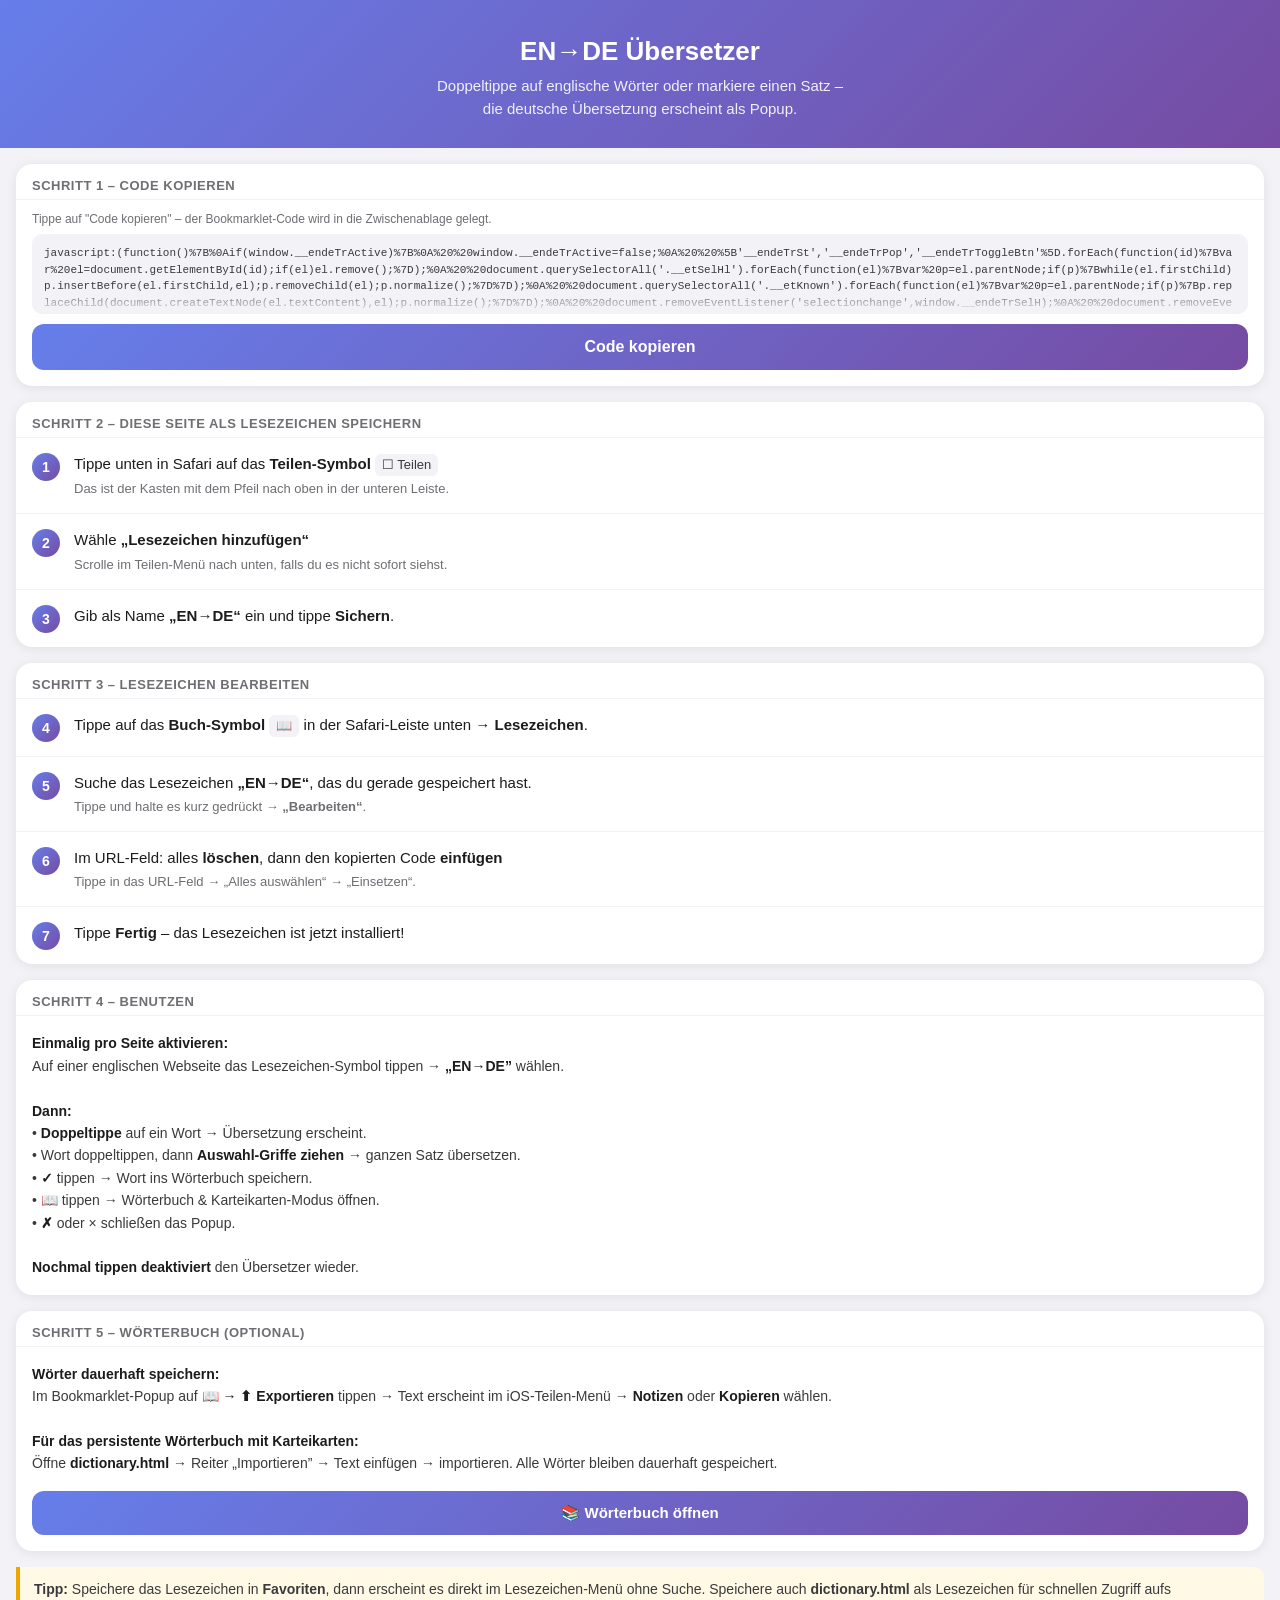
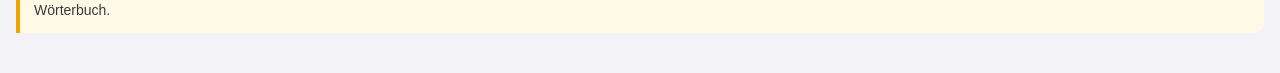
==== commit 7bc1d5bd: "Bookmarklet: API-verified lemmatizer, hide iOS native menu, editable save dialog" ====
--- a/bookmarklet.html
+++ b/bookmarklet.html
@@ -184,7 +184,7 @@
   <div class="card-title">Schritt 1 – Code kopieren</div>
   <div class="code-area">
     <div class="code-label">Tippe auf "Code kopieren" – der Bookmarklet-Code wird in die Zwischenablage gelegt.</div>
-    <div class="code-box" id="codeBox">javascript:(function()%7B%0Aif(window.__endeTrActive)%7B%0A%20%20window.__endeTrActive=false;%0A%20%20%5B'__endeTrSt','__endeTrPop','__endeTrToggleBtn'%5D.forEach(function(id)%7Bvar%20el=document.getElementById(id);if(el)el.remove();%7D);%0A%20%20document.querySelectorAll('.__etKnown').forEach(function(el)%7Bvar%20p=el.parentNode;if(p)%7Bp.replaceChild(document.createTextNode(el.textContent),el);p.normalize();%7D%7D);%0A%20%20document.removeEventListener('selectionchange',window.__endeTrSelH);%0A%20%20document.removeEventListener('dblclick',window.__endeTrDblH);%0A%20%20delete%20window.__endeTrSelH;delete%20window.__endeTrDblH;%0A%20%20var%20t=document.createElement('div');t.style.cssText='position:fixed;bottom:24px;left:50%25;transform:translateX(-50%25);background:#764ba2;color:#fff;padding:10px%2022px;border-radius:20px;z-index:2147483647;font-family:sans-serif;font-size:14px;white-space:nowrap;box-shadow:0%204px%2016px%20rgba(0,0,0,.3)';t.textContent='EN%E2%86%92DE%20deaktiviert';document.body.appendChild(t);setTimeout(function()%7Bt.remove();%7D,2000);return;%0A%7D%0Awindow.__endeTrActive=true;%0Avar%20__dict=%5B%5D;var%20lastOrig='',lastTrans='',lastBaseForm='',lastBaseTrans='';var%20highlightVisible=true;var%20lastWordInfo=null;%0A%0A//%20Load%20dict%20from%20github.io%20via%20iframe%0Afunction%20loadDictFromStorage(cb)%7B%0A%20%20var%20iframe=document.createElement('iframe');%0A%20%20iframe.src='https://onkeldeno.github.io/translator/dictionary.html';%0A%20%20iframe.style.cssText='position:fixed;top:-9999px;left:-9999px;width:1px;height:1px;opacity:0;pointer-events:none';%0A%20%20var%20done=false;%0A%20%20function%20finish(dict)%7B%0A%20%20%20%20if(done)return;done=true;%0A%20%20%20%20window.removeEventListener('message',onMsg);%0A%20%20%20%20iframe.remove();%0A%20%20%20%20if(dict&&dict.length)__dict=dict;%0A%20%20%20%20cb();%0A%20%20%7D%0A%20%20function%20onMsg(e)%7B%0A%20%20%20%20if(e.origin!=='https://onkeldeno.github.io')return;%0A%20%20%20%20if(e.data&&e.data.type==='endeTrDict')finish(e.data.dict%7C%7C%5B%5D);%0A%20%20%7D%0A%20%20window.addEventListener('message',onMsg);%0A%20%20iframe.onload=function()%7BsetTimeout(function()%7Btry%7Biframe.contentWindow.postMessage(%7Btype:'getDict'%7D,'https://onkeldeno.github.io');%7Dcatch(e)%7B%7D%7D,300);%7D;%0A%20%20setTimeout(function()%7Bfinish(%5B%5D);%7D,4000);%0A%20%20document.body.appendChild(iframe);%0A%7D%0A%0A//%20Styles%0Avar%20css='#__endeTrPop%7Bdisplay:none;position:fixed;z-index:2147483647;left:12px;right:12px;bottom:28px;background:#fff;color:#1a1a1a;border:1px%20solid%20rgba(0,0,0,.12);border-radius:16px;box-shadow:0%208px%2032px%20rgba(0,0,0,.28);font-family:-apple-system,BlinkMacSystemFont,sans-serif;font-size:15px;line-height:1.45;overflow:hidden%7D'%0A+'#__endeTrPop.__etVis%7Bdisplay:block;animation:__etIn%20150ms%20ease-out%7D'%0A+'#__endeTrPop.__etDict%7Bmax-height:72vh%7D'%0A+'@keyframes%20__etIn%7Bfrom%7Bopacity:0;transform:translateY(10px)%7Dto%7Bopacity:1;transform:translateY(0)%7D%7D'%0A+'#__endeTrPop%20.__etH%7Bdisplay:flex;align-items:center;justify-content:space-between;gap:8px;padding:10px%2014px;background:linear-gradient(135deg,#667eea,#764ba2);color:#fff%7D'%0A+'#__endeTrPop%20.__etT%7Bfont-weight:600;font-size:14px;overflow:hidden;text-overflow:ellipsis;white-space:nowrap;flex:1%7D'%0A+'#__endeTrPop%20.__etC%7Bbackground:rgba(255,255,255,.18);color:#fff;border:none;width:28px;height:28px;border-radius:50%25;font-size:20px;cursor:pointer;display:flex;align-items:center;justify-content:center;padding:0;flex-shrink:0%7D'%0A+'#__endeTrPop%20.__etC:active%7Bbackground:rgba(255,255,255,.35)%7D'%0A+'#__endeTrPop%20.__etB%7Bpadding:12px%2014px;font-size:16px;white-space:pre-wrap;word-wrap:break-word%7D'%0A+'.__etBTable%7Bpadding:8px%2014px%2010px%7D'%0A+'.__etWordRow%7Bdisplay:flex;gap:6px;align-items:flex-start;padding:5px%200;border-bottom:1px%20solid%20#f0f0f0%7D'%0A+'.__etWordRow:last-child%7Bborder-bottom:none%7D'%0A+'.__etWordEn%7Bflex:0%200%20auto;font-weight:600;color:#1a1a1a;font-size:14px;display:flex;align-items:center;gap:4px;flex-wrap:wrap;min-width:90px%7D'%0A+'.__etWordDe%7Bflex:1;color:#555;font-size:14px%7D'%0A+'.__etWordTag%7Bfont-size:10px;color:#888;background:#f0f0f0;border-radius:4px;padding:1px%205px%7D'%0A+'.__etExBox%7Bpadding:10px%2014px;background:#f8f8ff;border-top:1px%20solid%20#eeeeff;font-size:13px;display:none%7D'%0A+'.__etExBox.__etExVis%7Bdisplay:block%7D'%0A+'.__etExEn%7Bcolor:#555;margin-bottom:4px;font-style:italic%7D'%0A+'.__etExDe%7Bcolor:#667eea;font-weight:500;margin-bottom:8px%7D'%0A+'.__etExBlock%7Bmargin-bottom:6px%7D'%0A+'.__etExBlock:last-child%7Bmargin-bottom:0%7D'%0A+'.__etMeanings%7Bpadding:8px%200%204px;border-top:1px%20dashed%20#eee;margin-top:4px%7D'%0A+'.__etMeaningsTitle%7Bfont-size:11px;font-weight:600;color:#888;text-transform:uppercase;letter-spacing:.4px;margin-bottom:4px%7D'%0A+'.__etMeaningsList%7Bfont-size:13px;color:#444;line-height:1.5%7D'%0A+'.__etMeaningItem%7Bpadding:2px%200;display:flex;gap:6px%7D'%0A+'.__etMeaningPos%7Bcolor:#888;font-style:italic;font-size:11px;text-transform:lowercase;flex-shrink:0;padding-top:2px;min-width:30px%7D'%0A+'.__etMeaningDe%7Bflex:1%7D'%0A+'#__endeTrPop%5Bdata-state=error%5D%20.__etB%7Bcolor:#b00020%7D'%0A+'.__etSpin%7Bdisplay:inline-block;width:13px;height:13px;border:2px%20solid%20rgba(0,0,0,.18);border-top-color:#667eea;border-radius:50%25;vertical-align:-3px;margin-right:7px;animation:__etSpinA%20.7s%20linear%20infinite%7D'%0A+'@keyframes%20__etSpinA%7Bto%7Btransform:rotate(360deg)%7D%7D'%0A+'#__endeTrPop%20.__etF%7Bdisplay:flex;align-items:center;justify-content:space-between;padding:8px%2010px;border-top:1px%20solid%20#f0f0f0;gap:5px%7D'%0A+'.__etBtnX%7Bflex:1;padding:10px%202px;border:none;border-radius:10px;font-size:20px;cursor:pointer;background:#fff0f0;color:#cc0000%7D'%0A+'.__etBtnX:active%7Bbackground:#ffd5d5%7D'%0A+'.__etBtnOk%7Bflex:1;padding:10px%202px;border:none;border-radius:10px;font-size:20px;cursor:pointer;background:#f0fff4;color:#009900%7D'%0A+'.__etBtnOk:active%7Bbackground:#c3f0d0%7D'%0A+'.__etBtnOk:disabled%7Bopacity:.3;cursor:default%7D'%0A+'.__etBtnD%7Bflex:1;padding:10px%202px;border:none;border-radius:10px;font-size:16px;cursor:pointer;background:#f0f0ff;color:#667eea;font-weight:600%7D'%0A+'.__etBtnD:active%7Bbackground:#d8d8ff%7D'%0A+'.__etBtnSpeak%7Bflex:1;padding:10px%202px;border:none;border-radius:10px;font-size:20px;cursor:pointer;background:#e8f0fe;color:#667eea%7D'%0A+'.__etBtnSpeak:active%7Bbackground:#c5d0f5%7D'%0A+'.__etBtnSpeak:disabled%7Bopacity:.3;cursor:default%7D'%0A+'.__etBtnEx%7Bflex:1;padding:8px%202px;border:none;border-radius:10px;font-size:11px;font-weight:700;cursor:pointer;background:#fff9e6;color:#b07800;letter-spacing:.3px%7D'%0A+'.__etBtnEx:active%7Bbackground:#ffedb0%7D'%0A+'.__etBtnEx:disabled%7Bopacity:.3;cursor:default%7D'%0A+'.__etFMsg%7Bfont-size:12px;color:#009900;text-align:center;padding:2px%2012px%206px;display:none%7D'%0A+'#__endeTrDictPanel%7Bdisplay:none;overflow-y:auto;max-height:calc(72vh%20-%2052px)%7D'%0A+'#__endeTrDictPanel.__etVis2%7Bdisplay:flex;flex-direction:column%7D'%0A+'.__etDictTabs%7Bdisplay:flex;border-bottom:1px%20solid%20#f0f0f0;background:#fafafa;flex-shrink:0%7D'%0A+'.__etDictTab%7Bflex:1;padding:10px%204px;border:none;background:transparent;font-size:13px;font-weight:600;color:#999;cursor:pointer;border-bottom:3px%20solid%20transparent%7D'%0A+'.__etDictTab.__etTabAct%7Bcolor:#667eea;border-bottom-color:#667eea%7D'%0A+'.__etDictScroll%7Boverflow-y:auto;flex:1%7D'%0A+'.__etDictList%7Bpadding:4px%200%7D'%0A+'.__etDictRow%7Bdisplay:flex;align-items:center;gap:8px;padding:9px%2014px;border-bottom:1px%20solid%20#f5f5f5;font-size:14px%7D'%0A+'.__etDictNum%7Bmin-width:22px;color:#bbb;font-size:12px;flex-shrink:0%7D'%0A+'.__etDictEn%7Bflex:1;font-weight:500;color:#1a1a1a;word-break:break-word%7D'%0A+'.__etDictDe%7Bflex:1;color:#555;word-break:break-word%7D'%0A+'.__etDictEmpty%7Bpadding:28px%2016px;text-align:center;color:#bbb;font-size:14px%7D'%0A+'.__etDictActions%7Bdisplay:flex;gap:8px;padding:10px%2012px;border-top:1px%20solid%20#f0f0f0;background:#fafafa;flex-shrink:0%7D'%0A+'.__etActBtn%7Bflex:1;padding:9px%206px;border:none;border-radius:10px;font-size:13px;font-weight:600;cursor:pointer;background:linear-gradient(135deg,#667eea,#764ba2);color:#fff%7D'%0A+'.__etActBtn:active%7Bopacity:.8%7D'%0A+'.__etFlash%7Bpadding:20px%2016px;text-align:center%7D'%0A+'.__etFlashProg%7Bfont-size:12px;color:#bbb;margin-bottom:6px%7D'%0A+'.__etFlashSub%7Bfont-size:12px;color:#aaa;margin-bottom:10px%7D'%0A+'.__etFlashQ%7Bfont-size:19px;font-weight:600;color:#1a1a1a;margin-bottom:8px;line-height:1.3%7D'%0A+'.__etFlashA%7Bfont-size:17px;color:#667eea;font-weight:600;min-height:26px;margin-bottom:14px%7D'%0A+'.__etFlashRevBtn%7Bwidth:100%25;padding:12px;border:none;border-radius:12px;font-size:15px;font-weight:600;cursor:pointer;background:linear-gradient(135deg,#667eea,#764ba2);color:#fff;margin-bottom:10px%7D'%0A+'.__etFlashBtns%7Bdisplay:flex;gap:10px%7D'%0A+'.__etFlashOk%7Bflex:1;padding:11px;border:none;border-radius:12px;font-size:14px;font-weight:600;cursor:pointer;background:#f0fff4;color:#009900%7D'%0A+'.__etFlashNo%7Bflex:1;padding:11px;border:none;border-radius:12px;font-size:14px;font-weight:600;cursor:pointer;background:#fff0f0;color:#cc0000%7D'%0A+'.__etFlashResult%7Bfont-size:16px;color:#1a1a1a;padding:12px%200%2016px%7D'%0A+'.__etKnown%7Bbackground:rgba(255,210,0,0.38);border-radius:2px;cursor:pointer;padding:0%201px;transition:background%20.2s%7D'%0A+'.__etKnown.__etHlHidden%7Bbackground:transparent!important%7D'%0A+'#__endeTrToggleBtn%7Bposition:fixed;bottom:80px;right:14px;z-index:2147483646;background:linear-gradient(135deg,#667eea,#764ba2);color:#fff;border:none;border-radius:50%25;width:38px;height:38px;font-size:17px;cursor:pointer;box-shadow:0%203px%2012px%20rgba(0,0,0,.35);display:flex;align-items:center;justify-content:center%7D'%0A+'#__endeTrToggleBtn.__etHlOff%7Bbackground:#aaa%7D';%0A%0Avar%20st=document.createElement('style');st.id='__endeTrSt';st.textContent=css;document.head.appendChild(st);%0A%0A//%20Build%20popup%0Avar%20pop=document.createElement('div');pop.id='__endeTrPop';%0Avar%20hdr=document.createElement('div');hdr.className='__etH';%0Avar%20tit=document.createElement('span');tit.className='__etT';%0Avar%20cls=document.createElement('button');cls.className='__etC';cls.textContent='%5Cxd7';%0Acls.addEventListener('click',function(e)%7Be.stopPropagation();remPop();%7D);%0Ahdr.appendChild(tit);hdr.appendChild(cls);%0A%0Avar%20body=document.createElement('div');body.className='__etB';%0Avar%20bodyTable=document.createElement('div');bodyTable.className='__etBTable';bodyTable.style.display='none';%0Avar%20exBox=document.createElement('div');exBox.className='__etExBox';%0A%0Avar%20footer=document.createElement('div');footer.className='__etF';%0Avar%20btnX=document.createElement('button');btnX.className='__etBtnX';btnX.textContent='%E2%9C%97';%0Avar%20btnSpeak=document.createElement('button');btnSpeak.className='__etBtnSpeak';btnSpeak.textContent='%F0%9F%94%8A';btnSpeak.disabled=true;%0Avar%20btnEx=document.createElement('button');btnEx.className='__etBtnEx';btnEx.textContent='Beispiel';btnEx.disabled=true;%0Avar%20btnD=document.createElement('button');btnD.className='__etBtnD';btnD.textContent='%F0%9F%93%96';%0Avar%20btnOk=document.createElement('button');btnOk.className='__etBtnOk';btnOk.textContent='%E2%9C%93';btnOk.disabled=true;%0A%0AbtnX.addEventListener('click',function(e)%7Be.stopPropagation();remPop();%7D);%0AbtnSpeak.addEventListener('click',function(e)%7Be.stopPropagation();speakWord(lastBaseForm%7C%7ClastOrig);%7D);%0AbtnEx.addEventListener('click',function(e)%7Be.stopPropagation();exBox.classList.toggle('__etExVis');%7D);%0AbtnD.addEventListener('click',function(e)%7Be.stopPropagation();showDictPanel();%7D);%0AbtnOk.addEventListener('click',function(e)%7Be.stopPropagation();saveEntry();%7D);%0Afooter.appendChild(btnX);footer.appendChild(btnSpeak);footer.appendChild(btnEx);footer.appendChild(btnD);footer.appendChild(btnOk);%0A%0Avar%20footerMsg=document.createElement('div');footerMsg.className='__etFMsg';%0A%0A//%20Dict%20panel%0Avar%20dictPanel=document.createElement('div');dictPanel.id='__endeTrDictPanel';%0Avar%20tabs=document.createElement('div');tabs.className='__etDictTabs';%0Avar%20tabList=document.createElement('button');tabList.className='__etDictTab%20__etTabAct';tabList.textContent='W%5Cxf6rterbuch';%0Avar%20tabFlash=document.createElement('button');tabFlash.className='__etDictTab';tabFlash.textContent='Karteikarten';%0Atabs.appendChild(tabList);tabs.appendChild(tabFlash);%0Avar%20dictScroll=document.createElement('div');dictScroll.className='__etDictScroll';%0Avar%20dictListDiv=document.createElement('div');dictListDiv.className='__etDictList';%0AdictScroll.appendChild(dictListDiv);%0Avar%20flashDiv=document.createElement('div');flashDiv.style.display='none';%0Avar%20dictActions=document.createElement('div');dictActions.className='__etDictActions';%0Avar%20btnBack=document.createElement('button');btnBack.className='__etActBtn';btnBack.textContent='%E2%86%90%20%5Cxdcbersetzer';%0Avar%20btnExport=document.createElement('button');btnExport.className='__etActBtn';btnExport.textContent='%E2%AC%86%20Exportieren';%0AbtnBack.addEventListener('click',function(e)%7Be.stopPropagation();showTransPanel();%7D);%0AbtnExport.addEventListener('click',function(e)%7Be.stopPropagation();exportDict();%7D);%0AdictActions.appendChild(btnBack);dictActions.appendChild(btnExport);%0AdictPanel.appendChild(tabs);dictPanel.appendChild(dictScroll);dictPanel.appendChild(flashDiv);dictPanel.appendChild(dictActions);%0A%0AtabList.addEventListener('click',function(e)%7Be.stopPropagation();tabList.classList.add('__etTabAct');tabFlash.classList.remove('__etTabAct');dictScroll.style.display='';flashDiv.style.display='none';renderDictList();%7D);%0AtabFlash.addEventListener('click',function(e)%7Be.stopPropagation();tabFlash.classList.add('__etTabAct');tabList.classList.remove('__etTabAct');dictScroll.style.display='none';flashDiv.style.display='';startFlashcards();%7D);%0A%0Apop.appendChild(hdr);pop.appendChild(body);pop.appendChild(bodyTable);pop.appendChild(exBox);pop.appendChild(footer);pop.appendChild(footerMsg);pop.appendChild(dictPanel);%0Apop.addEventListener('touchstart',function(e)%7Be.stopPropagation();%7D,%7Bpassive:true%7D);%0Adocument.body.appendChild(pop);%0A%0A//%20Highlight%20toggle%20button%0Avar%20toggleBtn=document.createElement('button');toggleBtn.id='__endeTrToggleBtn';toggleBtn.textContent='%F0%9F%91%81';toggleBtn.title='Bekannte%20W%5Cxf6rter%20ein/ausblenden';%0AtoggleBtn.addEventListener('click',function(e)%7Be.stopPropagation();toggleHighlights();%7D);%0Adocument.body.appendChild(toggleBtn);%0A%0A//%20Activation%20toast%0Avar%20toast2=document.createElement('div');%0Atoast2.style.cssText='position:fixed;top:24px;left:50%25;transform:translateX(-50%25);background:linear-gradient(135deg,#667eea,#764ba2);color:#fff;padding:10px%2022px;border-radius:20px;z-index:2147483647;font-family:sans-serif;font-size:14px;white-space:nowrap;box-shadow:0%204px%2016px%20rgba(0,0,0,.3)';%0Atoast2.textContent='EN%E2%86%92DE%20aktiv%20%E2%80%93%20Doppeltippe%20auf%20ein%20Wort';%0Adocument.body.appendChild(toast2);%0AsetTimeout(function()%7Btoast2.remove();%7D,2500);%0A%0A//%20Cache%0Avar%20cache=new%20Map();%0Afunction%20cGet(k)%7Bif(!cache.has(k))return%20null;var%20v=cache.get(k);cache.delete(k);cache.set(k,v);return%20v;%7D%0Afunction%20cSet(k,v)%7Bcache.set(k,v);if(cache.size%3E300)cache.delete(cache.keys().next().value);%7D%0A%0A//%20Translate%20via%20Google%0Afunction%20translate(text)%7B%0A%20%20var%20k='en%7Cde%7C'+text,hit=cGet(k);if(hit)return%20Promise.resolve(hit);%0A%20%20var%20url='https://translate.googleapis.com/translate_a/single?client=gtx&sl=en&tl=de&dt=t&q='+encodeURIComponent(text);%0A%20%20return%20fetch(url,%7Bheaders:%7BAccept:'application/json'%7D%7D)%0A%20%20%20%20.then(function(r)%7Bif(!r.ok)throw%20new%20Error('HTTP%20'+r.status);return%20r.json();%7D)%0A%20%20%20%20.then(function(d)%7B%0A%20%20%20%20%20%20var%20s=Array.isArray(d&&d%5B0%5D)?d%5B0%5D:%5B%5D;%0A%20%20%20%20%20%20var%20tr=s.map(function(x)%7Breturn%20Array.isArray(x)?x%5B0%5D:'';%7D).filter(Boolean).join('');%0A%20%20%20%20%20%20if(!tr)throw%20new%20Error('empty');%0A%20%20%20%20%20%20cSet(k,tr);return%20tr;%0A%20%20%20%20%7D);%0A%7D%0A%0A%0A//%20Simple%20English%20lemmatizer%20for%20common%20verb/noun%20inflections.%0Afunction%20lemmatize(word)%7B%0A%20%20var%20w=word.toLowerCase().trim();%0A%20%20if(!/%5E%5Ba-z%5D+$/.test(w)%7C%7Cw.length%3C4)return%20w;%0A%20%20//%20-ied%20%20-%3E%20-y%20%20(tried%20-%3E%20try)%0A%20%20if(w.endsWith('ied'))return%20w.slice(0,-3)+'y';%0A%20%20//%20-ies%20%20-%3E%20-y%20%20(cities%20-%3E%20city)%0A%20%20if(w.endsWith('ies'))return%20w.slice(0,-3)+'y';%0A%20%20//%20-ed%20%20%20-%3E%20drop,%20handle%20doubled%20consonants%20and%20dropped-e%0A%20%20if(w.endsWith('ed'))%7B%0A%20%20%20%20var%20s=w.slice(0,-2);%0A%20%20%20%20if(s.length%3E=3%20&&%20s%5Bs.length-1%5D===s%5Bs.length-2%5D%20&&%20'bcdfghjklmnpqrstvwxz'.indexOf(s%5Bs.length-1%5D)%3E=0)%0A%20%20%20%20%20%20return%20s.slice(0,-1);%0A%20%20%20%20//%20many%20verbs%20drop%20-e:%20liked%20-%3E%20like,%20hoped%20-%3E%20hope.%20Heuristic:%20ends%20in%20consonant%20after%20vowel%0A%20%20%20%20if(s.length%3E=2%20&&%20'aeiou'.indexOf(s%5Bs.length-2%5D)%3E=0%20&&%20'bcdfghjklmnpqrstvwxz'.indexOf(s%5Bs.length-1%5D)%3E=0)%0A%20%20%20%20%20%20return%20s+'e';%0A%20%20%20%20return%20s;%0A%20%20%7D%0A%20%20//%20-ing%20-%3E%20drop,%20similar%20doubled-consonant%20+%20dropped-e%20rules%0A%20%20if(w.endsWith('ing')&&w.length%3E4)%7B%0A%20%20%20%20var%20s=w.slice(0,-3);%0A%20%20%20%20if(s.length%3E=3%20&&%20s%5Bs.length-1%5D===s%5Bs.length-2%5D%20&&%20'bcdfghjklmnpqrstvwxz'.indexOf(s%5Bs.length-1%5D)%3E=0)%0A%20%20%20%20%20%20return%20s.slice(0,-1);%0A%20%20%20%20if(s.length%3E=2%20&&%20'aeiou'.indexOf(s%5Bs.length-2%5D)%3E=0%20&&%20'bcdfghjklmnpqrstvwxz'.indexOf(s%5Bs.length-1%5D)%3E=0)%0A%20%20%20%20%20%20return%20s+'e';%0A%20%20%20%20return%20s;%0A%20%20%7D%0A%20%20//%20-es%20after%20sibilants%0A%20%20if(w.endsWith('es')&&w.length%3E3)%7B%0A%20%20%20%20var%20s=w.slice(0,-2);%0A%20%20%20%20if(/(ch%7Csh%7Cs%7Cx%7Cz)$/.test(s))return%20s;%0A%20%20%20%20return%20w.slice(0,-1);%0A%20%20%7D%0A%20%20//%20generic%20plural%20/%20third%20person%20-s%0A%20%20if(w.endsWith('s')&&!w.endsWith('ss')&&!w.endsWith('us')&&!w.endsWith('is'))return%20w.slice(0,-1);%0A%20%20return%20w;%0A%7D%0A%0A//%20Free%20Dictionary%20API%0Avar%20wCache=new%20Map();%0Afunction%20fetchWordInfo(word)%7B%0A%20%20word=word.toLowerCase().trim();%0A%20%20if(wCache.has(word))return%20Promise.resolve(wCache.get(word));%0A%20%20return%20fetch('https://api.dictionaryapi.dev/api/v2/entries/en/'+encodeURIComponent(word))%0A%20%20%20%20.then(function(r)%7Bif(!r.ok)return%20null;return%20r.json();%7D)%0A%20%20%20%20.then(function(data)%7B%0A%20%20%20%20%20%20if(!data%7C%7C!Array.isArray(data)%7C%7C!data%5B0%5D)return%20null;%0A%20%20%20%20%20%20var%20e=data%5B0%5D;%0A%20%20%20%20%20%20var%20result=%7Bbase:e.word%7C%7Cword,meanings:%5B%5D,examples:%5B%5D%7D;%0A%20%20%20%20%20%20(e.meanings%7C%7C%5B%5D).forEach(function(m)%7B%0A%20%20%20%20%20%20%20%20var%20defs=%5B%5D;%0A%20%20%20%20%20%20%20%20(m.definitions%7C%7C%5B%5D).slice(0,4).forEach(function(d)%7B%0A%20%20%20%20%20%20%20%20%20%20defs.push(d.definition);%0A%20%20%20%20%20%20%20%20%20%20if(d.example&&result.examples.length%3C4)result.examples.push(d.example);%0A%20%20%20%20%20%20%20%20%7D);%0A%20%20%20%20%20%20%20%20result.meanings.push(%7Bpos:m.partOfSpeech%7C%7C'',defs:defs%7D);%0A%20%20%20%20%20%20%7D);%0A%20%20%20%20%20%20wCache.set(word,result);return%20result;%0A%20%20%20%20%7D)%0A%20%20%20%20.catch(function()%7Breturn%20null;%7D);%0A%7D%0A%0A//%20Highlight%20known%20words%0Afunction%20highlightKnownWords()%7B%0A%20%20if(!__dict.length)return;%0A%20%20var%20known=%7B%7D;%0A%20%20__dict.forEach(function(e)%7Bvar%20w=e.en.trim();if(w.split(/%5Cs+/).length===1)known%5Bw.toLowerCase()%5D=true;%7D);%0A%20%20var%20walker=document.createTreeWalker(document.body,NodeFilter.SHOW_TEXT,null,false);%0A%20%20var%20nodes=%5B%5D;%0A%20%20while(walker.nextNode())%7B%0A%20%20%20%20var%20node=walker.currentNode;%0A%20%20%20%20var%20p=node.parentNode;%0A%20%20%20%20if(!p%7C%7C!node.nodeValue.trim())continue;%0A%20%20%20%20var%20tag=p.tagName%7C%7C'';%0A%20%20%20%20if(tag==='SCRIPT'%7C%7Ctag==='STYLE'%7C%7Ctag==='NOSCRIPT'%7C%7Ctag==='INPUT'%7C%7Ctag==='TEXTAREA')continue;%0A%20%20%20%20if(p.className&&typeof%20p.className==='string'&&p.className.indexOf('__et')!==-1)continue;%0A%20%20%20%20var%20anc=p;var%20skip=false;%0A%20%20%20%20while(anc)%7Bif(anc.id==='__endeTrPop'%7C%7Canc.id==='__endeTrToggleBtn')%7Bskip=true;break;%7Danc=anc.parentNode;%7D%0A%20%20%20%20if(skip%7C%7C!/%5BA-Za-z%5D/.test(node.nodeValue))continue;%0A%20%20%20%20nodes.push(node);%0A%20%20%7D%0A%20%20nodes.forEach(function(node)%7B%0A%20%20%20%20var%20text=node.nodeValue;%0A%20%20%20%20if(!text%7C%7C!node.parentNode)return;%0A%20%20%20%20var%20parts=text.split(/%5Cb/);%0A%20%20%20%20var%20hasMatch=false;%0A%20%20%20%20var%20frag=document.createDocumentFragment();%0A%20%20%20%20parts.forEach(function(part)%7B%0A%20%20%20%20%20%20if(/%5E%5BA-Za-z%5D+$/.test(part)&&known%5Bpart.toLowerCase()%5D)%7B%0A%20%20%20%20%20%20%20%20hasMatch=true;%0A%20%20%20%20%20%20%20%20var%20sp=document.createElement('span');sp.className='__etKnown';sp.textContent=part;%0A%20%20%20%20%20%20%20%20var%20taps=0,tapTm=null;%0A%20%20%20%20%20%20%20%20sp.addEventListener('touchstart',function(e)%7B%0A%20%20%20%20%20%20%20%20%20%20taps++;clearTimeout(tapTm);%0A%20%20%20%20%20%20%20%20%20%20if(taps%3E=3)%7Btaps=0;toggleHighlights();%7D%0A%20%20%20%20%20%20%20%20%20%20else%7BtapTm=setTimeout(function()%7Btaps=0;%7D,500);%7D%0A%20%20%20%20%20%20%20%20%7D,%7Bpassive:true%7D);%0A%20%20%20%20%20%20%20%20frag.appendChild(sp);%0A%20%20%20%20%20%20%7Delse%7Bfrag.appendChild(document.createTextNode(part));%7D%0A%20%20%20%20%7D);%0A%20%20%20%20if(hasMatch&&node.parentNode)%7Btry%7Bnode.parentNode.replaceChild(frag,node);%7Dcatch(e)%7B%7D%7D%0A%20%20%7D);%0A%7D%0A%0Afunction%20toggleHighlights()%7B%0A%20%20highlightVisible=!highlightVisible;%0A%20%20document.querySelectorAll('.__etKnown').forEach(function(el)%7Bel.classList.toggle('__etHlHidden',!highlightVisible);%7D);%0A%20%20var%20btn=document.getElementById('__endeTrToggleBtn');%0A%20%20if(btn)btn.classList.toggle('__etHlOff',!highlightVisible);%0A%7D%0A%0A//%20Popup%20helpers%0Afunction%20insidePop(n)%7Bwhile(n)%7Bif(n.id==='__endeTrPop')return%20true;n=n.parentNode;%7Dreturn%20false;%7D%0Afunction%20escH(s)%7Breturn%20String(s).replace(/&/g,'&amp;').replace(/%3C/g,'&lt;').replace(/%3E/g,'&gt;');%7D%0A%0Afunction%20selInfo()%7B%0A%20%20var%20sel=window.getSelection();%0A%20%20if(!sel%7C%7Csel.rangeCount===0%7C%7Csel.isCollapsed)return%20null;%0A%20%20var%20text=sel.toString().trim();%0A%20%20if(!text%7C%7Ctext.length%3E500)return%20null;%0A%20%20var%20r=sel.getRangeAt(0);%0A%20%20if(insidePop(r.startContainer))return%20null;%0A%20%20if(!/%5BA-Za-z%5D/.test(text))return%20null;%0A%20%20var%20lat=(text.match(/%5BA-Za-z%5Cs.,!?;:'%22%5C%5C-%5D/g)%7C%7C%5B%5D).length;%0A%20%20if(lat/text.length%3C0.6)return%20null;%0A%20%20return%7Btext:text%7D;%0A%7D%0A%0Afunction%20remPop()%7Bpop.classList.remove('__etVis','__etDict');pop.removeAttribute('data-state');lastT='';showTransPanel();%7D%0A%0Afunction%20showTransPanel()%7B%0A%20%20body.style.display='';bodyTable.style.display='none';exBox.classList.remove('__etExVis');%0A%20%20footer.style.display='';footerMsg.style.display='none';%0A%20%20dictPanel.classList.remove('__etVis2');pop.classList.remove('__etDict');%0A%20%20tit.textContent=lastT%7C%7C'EN%E2%86%92DE';%0A%7D%0A%0Afunction%20showDictPanel()%7B%0A%20%20body.style.display='none';bodyTable.style.display='none';exBox.classList.remove('__etExVis');%0A%20%20footer.style.display='none';footerMsg.style.display='none';%0A%20%20dictPanel.classList.add('__etVis2');pop.classList.add('__etDict','__etVis');%0A%20%20tit.textContent='W%5Cxf6rterbuch%20('+__dict.length+')';%0A%20%20tabList.classList.add('__etTabAct');tabFlash.classList.remove('__etTabAct');%0A%20%20dictScroll.style.display='';flashDiv.style.display='none';renderDictList();%0A%7D%0A%0Afunction%20renderDictList()%7B%0A%20%20dictListDiv.innerHTML='';%0A%20%20if(!__dict.length)%7Bvar%20em=document.createElement('div');em.className='__etDictEmpty';em.textContent='Noch%20keine%20Eintr%5Cxe4ge.%20Tippe%20%E2%9C%93%20um%20W%5Cxf6rter%20zu%20speichern.';dictListDiv.appendChild(em);return;%7D%0A%20%20__dict.forEach(function(e,i)%7B%0A%20%20%20%20var%20row=document.createElement('div');row.className='__etDictRow';%0A%20%20%20%20var%20num=document.createElement('span');num.className='__etDictNum';num.textContent=(i+1)+'.';%0A%20%20%20%20var%20en=document.createElement('span');en.className='__etDictEn';en.textContent=e.en;%0A%20%20%20%20var%20de=document.createElement('span');de.className='__etDictDe';de.textContent=e.de;%0A%20%20%20%20row.appendChild(num);row.appendChild(en);row.appendChild(de);dictListDiv.appendChild(row);%0A%20%20%7D);%0A%7D%0A%0Afunction%20saveEntry()%7B%0A%20%20//%20Show%20inline%20choice%20buttons%20rather%20than%20auto-saving.%0A%20%20var%20isSingle=lastOrig.trim().split(/%5Cs+/).length===1;%0A%20%20var%20hasLemma=!!lastBaseForm;%0A%20%20var%20choices=%5B%5D;%0A%20%20choices.push(%7Blabel:'Wort',en:lastOrig,de:lastTrans,show:true%7D);%0A%20%20if(hasLemma)choices.push(%7Blabel:'Grundform',en:lastBaseForm,de:lastBaseTrans%7C%7ClastTrans,show:true%7D);%0A%20%20if(!isSingle)choices.push(%7Blabel:'Ganzer%20Satz',en:lastOrig,de:lastTrans,show:true%7D);%0A%20%20if(choices.length===1)%7BdoSave(choices%5B0%5D.en,choices%5B0%5D.de);return;%7D%0A%20%20//%20Build%20the%20chooser%20UI%20in%20the%20footerMsg%20slot%0A%20%20footerMsg.innerHTML='';footerMsg.style.color='#3a3a3c';%0A%20%20var%20label=document.createElement('div');label.style.cssText='margin-bottom:6px;font-size:12px;color:#666';label.textContent='Was%20speichern?';%0A%20%20footerMsg.appendChild(label);%0A%20%20var%20btnRow=document.createElement('div');btnRow.style.cssText='display:flex;gap:6px;flex-wrap:wrap;justify-content:center';%0A%20%20choices.forEach(function(c)%7B%0A%20%20%20%20var%20b=document.createElement('button');%0A%20%20%20%20b.style.cssText='padding:7px%2011px;border:none;border-radius:9px;background:linear-gradient(135deg,#667eea,#764ba2);color:#fff;font-size:12px;font-weight:600;cursor:pointer';%0A%20%20%20%20b.textContent=c.label+':%20'+(c.en.length%3E14?c.en.slice(0,12)+'%E2%80%A6':c.en);%0A%20%20%20%20b.addEventListener('click',function(e)%7Be.stopPropagation();doSave(c.en,c.de);%7D);%0A%20%20%20%20btnRow.appendChild(b);%0A%20%20%7D);%0A%20%20footerMsg.appendChild(btnRow);%0A%20%20footerMsg.style.display='block';%0A%7D%0Afunction%20doSave(saveEn,saveDe)%7B%0A%20%20if(!saveEn%7C%7C!saveDe)return;%0A%20%20var%20already=__dict.some(function(e)%7Breturn%20e.en.toLowerCase()===saveEn.toLowerCase();%7D);%0A%20%20if(!already)__dict.push(%7Bid:Date.now(),en:saveEn,de:saveDe%7D);%0A%20%20window.open('https://onkeldeno.github.io/translator/dictionary.html?add='+encodeURIComponent(saveEn)+'&tr='+encodeURIComponent(saveDe),'_blank');%0A%20%20footerMsg.innerHTML='';footerMsg.style.color='#009900';%0A%20%20footerMsg.textContent=already?'Bereits%20vorhanden.':'%E2%9C%93%20Gespeichert:%20'+saveEn;%0A%20%20footerMsg.style.display='block';%0A%20%20setTimeout(function()%7BfooterMsg.style.display='none';footerMsg.style.color='';%7D,2500);%0A%20%20btnOk.disabled=true;%0A%7D%0A%0Afunction%20exportDict()%7B%0A%20%20if(!__dict.length)%7Balert('Noch%20keine%20Eintr%5Cxe4ge.');return;%7D%0A%20%20var%20lines=__dict.map(function(e,i)%7Breturn(i+1)+'.%20'+e.en+'%20%7C%20'+e.de;%7D);%0A%20%20var%20text='EN%E2%86%92DE%20W%5Cxf6rterbuch:%5Cn%5Cn'+lines.join('%5Cn');%0A%20%20if(navigator.share)%7Bnavigator.share(%7Btitle:'EN%E2%86%92DE%20W%5Cxf6rterbuch',text:text%7D).catch(function()%7BfbCopy(text);%7D);%7D%0A%20%20else%7BfbCopy(text);%7D%0A%7D%0Afunction%20fbCopy(t)%7Bvar%20ta=document.createElement('textarea');ta.value=t;ta.style.cssText='position:fixed;top:-999px';document.body.appendChild(ta);ta.select();try%7Bdocument.execCommand('copy');alert('Kopiert!');%7Dcatch(e)%7B%7Dta.remove();%7D%0A%0Afunction%20speakWord(word)%7Bif(!word%7C%7C!window.speechSynthesis)return;window.speechSynthesis.cancel();var%20u=new%20SpeechSynthesisUtterance(word);u.lang='en-US';u.rate=0.9;window.speechSynthesis.speak(u);%7D%0A%0A//%20Flashcards%0Avar%20flashOrder=%5B%5D,flashIdx=0,flashScore=0;%0Afunction%20startFlashcards()%7B%0A%20%20if(!__dict.length)%7BflashDiv.innerHTML='%3Cdiv%20class=%22__etFlash%22%3E%3Cdiv%20class=%22__etDictEmpty%22%3ENoch%20keine%20Eintr%5Cxe4ge.%3C/div%3E%3C/div%3E';return;%7D%0A%20%20flashOrder=__dict.slice().sort(function()%7Breturn%20Math.random()-.5;%7D);flashIdx=0;flashScore=0;showFlashCard();%0A%7D%0Afunction%20showFlashCard()%7B%0A%20%20if(flashIdx%3E=flashOrder.length)%7B%0A%20%20%20%20flashDiv.innerHTML='%3Cdiv%20class=%22__etFlash%22%3E%3Cdiv%20class=%22__etFlashResult%22%3EErgebnis:%20'+flashScore+'%20/%20'+flashOrder.length+'%20richtig%20%F0%9F%8E%89%3C/div%3E%3Cbutton%20class=%22__etFlashRevBtn%22%20id=%22__etFRes%22%3ENochmal%20%5Cxfcben%3C/button%3E%3C/div%3E';%0A%20%20%20%20var%20rb=document.getElementById('__etFRes');if(rb)rb.addEventListener('click',function(e)%7Be.stopPropagation();startFlashcards();%7D);return;%0A%20%20%7D%0A%20%20var%20en=flashOrder%5BflashIdx%5D;%0A%20%20flashDiv.innerHTML='%3Cdiv%20class=%22__etFlash%22%3E%3Cdiv%20class=%22__etFlashProg%22%3E'+(flashIdx+1)+'%20/%20'+flashOrder.length+'%3C/div%3E%3Cdiv%20class=%22__etFlashSub%22%3EWie%20lautet%20die%20deutsche%20%5Cxdcbersetzung?%3C/div%3E%3Cdiv%20class=%22__etFlashQ%22%3E'+escH(en.en)+'%3C/div%3E%3Cdiv%20class=%22__etFlashA%22%20id=%22__etFA%22%3E%3C/div%3E%3Cbutton%20class=%22__etFlashRevBtn%22%20id=%22__etFRev%22%3EAntwort%20zeigen%3C/button%3E%3Cdiv%20class=%22__etFlashBtns%22%20id=%22__etFBtns%22%20style=%22display:none%22%3E%3Cbutton%20class=%22__etFlashNo%22%20id=%22__etFNo%22%3ENicht%20gewusst%20%E2%9C%97%3C/button%3E%3Cbutton%20class=%22__etFlashOk%22%20id=%22__etFOk%22%3EGewusst%20%E2%9C%93%3C/button%3E%3C/div%3E%3C/div%3E';%0A%20%20var%20rev=document.getElementById('__etFRev'),ans=document.getElementById('__etFA'),btns=document.getElementById('__etFBtns'),ok=document.getElementById('__etFOk'),no=document.getElementById('__etFNo');%0A%20%20rev.addEventListener('click',function(e)%7Be.stopPropagation();ans.textContent=en.de;rev.style.display='none';btns.style.display='';%7D);%0A%20%20ok.addEventListener('click',function(e)%7Be.stopPropagation();flashScore++;flashIdx++;showFlashCard();%7D);%0A%20%20no.addEventListener('click',function(e)%7Be.stopPropagation();flashIdx++;showFlashCard();%7D);%0A%7D%0A%0A//%20Show%20popup%0Afunction%20showPop(orig,state,trans)%7B%0A%20%20pop.setAttribute('data-state',state);%0A%20%20tit.textContent=orig.length%3E60?orig.slice(0,57)+'%E2%80%A6':orig;%0A%20%20body.style.display='';bodyTable.style.display='none';exBox.classList.remove('__etExVis');exBox.innerHTML='';%0A%20%20if(state==='loading')%7Bbody.innerHTML='%3Cspan%20class=%22__etSpin%22%3E%3C/span%3E%5Cxdcbersetze%E2%80%A6';btnOk.disabled=true;btnSpeak.disabled=true;btnEx.disabled=true;%7D%0A%20%20else%20if(state==='ok')%7Bbody.textContent=trans%7C%7C'Fehler.';lastOrig=orig;lastTrans=trans;btnOk.disabled=false;btnSpeak.disabled=false;%7D%0A%20%20else%7Bbody.textContent=trans%7C%7C'Fehler.';btnOk.disabled=true;btnSpeak.disabled=true;btnEx.disabled=true;%7D%0A%20%20pop.classList.add('__etVis');%0A%7D%0A%0A//%20Show%20enhanced%20single-word%20detail%0Afunction%20showWordDetail(orig,trans,info,lemma,lemmaTrans)%7B%0A%20%20var%20isSingle=orig.trim().split(/%5Cs+/).length===1;%0A%20%20if(!isSingle)%7B%0A%20%20%20%20body.textContent=trans;body.style.display='';bodyTable.style.display='none';%0A%20%20%20%20lastOrig=orig;lastTrans=trans;lastBaseForm='';lastBaseTrans='';%0A%20%20%20%20btnOk.disabled=false;btnSpeak.disabled=false;btnEx.disabled=true;%0A%20%20%20%20return;%0A%20%20%7D%0A%20%20lastBaseForm=lemma%7C%7C'';lastBaseTrans=lemmaTrans%7C%7C'';%0A%20%20lastWordInfo=info%7C%7Cnull;%0A%20%20body.style.display='none';bodyTable.style.display='';bodyTable.innerHTML='';%0A%0A%20%20//%20Row%201:%20marked%20word%20+%20its%20translation%0A%20%20var%20row1=document.createElement('div');row1.className='__etWordRow';%0A%20%20var%20w1=document.createElement('span');w1.className='__etWordEn';w1.textContent=orig;%0A%20%20if(lemma)%7Bvar%20tag1=document.createElement('span');tag1.className='__etWordTag';tag1.textContent='Konjugiert';w1.appendChild(tag1);%7D%0A%20%20var%20d1=document.createElement('span');d1.className='__etWordDe';d1.textContent=trans;%0A%20%20row1.appendChild(w1);row1.appendChild(d1);bodyTable.appendChild(row1);%0A%0A%20%20//%20Row%202:%20Grundform%20(only%20if%20different)%0A%20%20if(lemma)%7B%0A%20%20%20%20var%20row2=document.createElement('div');row2.className='__etWordRow';%0A%20%20%20%20var%20w2=document.createElement('span');w2.className='__etWordEn';%0A%20%20%20%20var%20lab=document.createElement('strong');lab.textContent='Grundform:%20';lab.style.fontWeight='700';%0A%20%20%20%20var%20lemmaTxt=document.createElement('span');lemmaTxt.textContent=lemma;%0A%20%20%20%20w2.appendChild(lab);w2.appendChild(lemmaTxt);%0A%20%20%20%20var%20d2=document.createElement('span');d2.className='__etWordDe';d2.textContent=lemmaTrans%7C%7C'%E2%80%A6';%0A%20%20%20%20row2.appendChild(w2);row2.appendChild(d2);bodyTable.appendChild(row2);%0A%20%20%7D%0A%0A%20%20//%20Row%203+:%20cleanly%20listed%20alternative%20meanings%20(separate%20translations%20per%20definition)%0A%20%20if(info&&info.meanings&&info.meanings.length)%7B%0A%20%20%20%20var%20allDefs=%5B%5D;%0A%20%20%20%20info.meanings.forEach(function(m)%7B%0A%20%20%20%20%20%20m.defs.slice(0,2).forEach(function(d)%7BallDefs.push(%7Bpos:m.pos,def:d%7D);%7D);%0A%20%20%20%20%7D);%0A%20%20%20%20//%20Skip%20first%20definition%20(covered%20by%20main%20translation)%20and%20limit%20to%204%0A%20%20%20%20var%20rest=allDefs.slice(0,5);%0A%20%20%20%20if(rest.length)%7B%0A%20%20%20%20%20%20var%20meaningsBox=document.createElement('div');meaningsBox.className='__etMeanings';%0A%20%20%20%20%20%20var%20mTitle=document.createElement('div');mTitle.className='__etMeaningsTitle';mTitle.textContent='Bedeutungen:';%0A%20%20%20%20%20%20meaningsBox.appendChild(mTitle);%0A%20%20%20%20%20%20var%20mList=document.createElement('div');mList.className='__etMeaningsList';%0A%20%20%20%20%20%20meaningsBox.appendChild(mList);%0A%20%20%20%20%20%20bodyTable.appendChild(meaningsBox);%0A%0A%20%20%20%20%20%20//%20Translate%20each%20definition%20separately%20for%20clean%20output%0A%20%20%20%20%20%20rest.forEach(function(item,idx)%7B%0A%20%20%20%20%20%20%20%20var%20li=document.createElement('div');li.className='__etMeaningItem';%0A%20%20%20%20%20%20%20%20var%20posSpan=document.createElement('span');posSpan.className='__etMeaningPos';%0A%20%20%20%20%20%20%20%20if(item.pos)posSpan.textContent=item.pos.slice(0,4)+'%20';%0A%20%20%20%20%20%20%20%20var%20deSpan=document.createElement('span');deSpan.className='__etMeaningDe';deSpan.textContent='%E2%80%A6';%0A%20%20%20%20%20%20%20%20li.appendChild(posSpan);li.appendChild(deSpan);mList.appendChild(li);%0A%20%20%20%20%20%20%20%20translate(item.def).then(function(tr)%7BdeSpan.textContent=tr;%7D).catch(function()%7BdeSpan.textContent=item.def;%7D);%0A%20%20%20%20%20%20%7D);%0A%20%20%20%20%7D%0A%20%20%7D%0A%0A%20%20//%20Examples%20(up%20to%203)%0A%20%20if(info&&info.examples&&info.examples.length)%7B%0A%20%20%20%20btnEx.disabled=false;%0A%20%20%20%20var%20exs=info.examples.slice(0,3);%0A%20%20%20%20var%20html='';%0A%20%20%20%20exs.forEach(function(ex,i)%7B%0A%20%20%20%20%20%20html+='%3Cdiv%20class=%22__etExBlock%22%3E'%0A%20%20%20%20%20%20%20%20+'%3Cdiv%20class=%22__etExEn%22%3E&ldquo;'+escH(ex)+'&rdquo;%3C/div%3E'%0A%20%20%20%20%20%20%20%20+'%3Cdiv%20class=%22__etExDe%22%20id=%22__etExDe'+i+'%22%3E%E2%80%A6%3C/div%3E'%0A%20%20%20%20%20%20%20%20+'%3C/div%3E';%0A%20%20%20%20%7D);%0A%20%20%20%20exBox.innerHTML=html;%0A%20%20%20%20exs.forEach(function(ex,i)%7B%0A%20%20%20%20%20%20translate(ex).then(function(tr)%7Bvar%20el=document.getElementById('__etExDe'+i);if(el)el.textContent='%E2%80%9E'+tr+'%22';%7D).catch(function()%7B%7D);%0A%20%20%20%20%7D);%0A%20%20%7D%20else%20%7BbtnEx.disabled=true;%7D%0A%0A%20%20lastOrig=orig;lastTrans=trans;%0A%20%20btnOk.disabled=false;btnSpeak.disabled=false;%0A%7D%0A%0A//%20Main%20translation%20handler%0Avar%20lastT='',lastTimer=null,reqId=0;%0Afunction%20handleSel()%7B%0A%20%20var%20info=selInfo();if(!info)return;%0A%20%20if(info.text===lastT&&pop.classList.contains('__etVis'))return;%0A%20%20lastT=info.text;%0A%20%20var%20rid=++reqId;%0A%20%20var%20origText=info.text;%0A%20%20var%20isSingle=origText.trim().split(/%5Cs+/).length===1;%0A%20%20showTransPanel();showPop(origText,'loading');%0A%20%20translate(origText).then(function(tr)%7B%0A%20%20%20%20if(rid!==reqId)return;%0A%20%20%20%20lastTrans=tr;%0A%20%20%20%20if(isSingle)%7B%0A%20%20%20%20%20%20var%20base=lemmatize(origText.trim());%0A%20%20%20%20%20%20var%20hasLemma=(base!==origText.toLowerCase().trim());%0A%20%20%20%20%20%20var%20pOrig=fetchWordInfo(origText.trim()).catch(function()%7Breturn%20null;%7D);%0A%20%20%20%20%20%20var%20pLemma=hasLemma?fetchWordInfo(base).catch(function()%7Breturn%20null;%7D):Promise.resolve(null);%0A%20%20%20%20%20%20var%20pBaseTr=hasLemma?translate(base).catch(function()%7Breturn%20base;%7D):Promise.resolve('');%0A%20%20%20%20%20%20Promise.all(%5BpOrig,pLemma,pBaseTr%5D).then(function(arr)%7B%0A%20%20%20%20%20%20%20%20if(rid!==reqId)return;%0A%20%20%20%20%20%20%20%20var%20infoO=arr%5B0%5D,infoL=arr%5B1%5D,baseTr=arr%5B2%5D;%0A%20%20%20%20%20%20%20%20//%20Prefer%20the%20lemma's%20word%20info%20(it%20has%20the%20dictionary%20entry%20for%20the%20base%20form)%0A%20%20%20%20%20%20%20%20var%20info=infoL%7C%7CinfoO;%0A%20%20%20%20%20%20%20%20showWordDetail(origText,tr,info,hasLemma?base:'',baseTr);%0A%20%20%20%20%20%20%20%20pop.classList.add('__etVis');%0A%20%20%20%20%20%20%7D);%0A%20%20%20%20%7Delse%7BshowPop(origText,'ok',tr);%7D%0A%20%20%7D).catch(function(e)%7Bif(rid!==reqId)return;showPop(origText,'error',String(e&&e.message%7C%7Ce));%7D);%0A%7D%0A%0Awindow.__endeTrSelH=function()%7BclearTimeout(lastTimer);lastTimer=setTimeout(handleSel,450);%7D;%0Awindow.__endeTrDblH=function()%7BclearTimeout(lastTimer);lastTimer=setTimeout(handleSel,50);%7D;%0Adocument.addEventListener('selectionchange',window.__endeTrSelH);%0Adocument.addEventListener('dblclick',window.__endeTrDblH);%0Adocument.addEventListener('touchstart',function(e)%7B%0A%20%20if(pop.classList.contains('__etVis')&&!pop.contains(e.target))%7B%0A%20%20%20%20setTimeout(function()%7Bvar%20s=window.getSelection();if(!s%7C%7Cs.isCollapsed)%7BremPop();%7D%7D,300);%0A%20%20%7D%0A%7D,%7Bpassive:true%7D);%0A%0A//%20Load%20dict%20and%20then%20highlight%0AloadDictFromStorage(function()%7BsetTimeout(highlightKnownWords,300);%7D);%0A%7D)();%0A</div>
+    <div class="code-box" id="codeBox">javascript:(function()%7B%0Aif(window.__endeTrActive)%7B%0A%20%20window.__endeTrActive=false;%0A%20%20%5B'__endeTrSt','__endeTrPop','__endeTrToggleBtn'%5D.forEach(function(id)%7Bvar%20el=document.getElementById(id);if(el)el.remove();%7D);%0A%20%20document.querySelectorAll('.__etSelHl').forEach(function(el)%7Bvar%20p=el.parentNode;if(p)%7Bwhile(el.firstChild)p.insertBefore(el.firstChild,el);p.removeChild(el);p.normalize();%7D%7D);%0A%20%20document.querySelectorAll('.__etKnown').forEach(function(el)%7Bvar%20p=el.parentNode;if(p)%7Bp.replaceChild(document.createTextNode(el.textContent),el);p.normalize();%7D%7D);%0A%20%20document.removeEventListener('selectionchange',window.__endeTrSelH);%0A%20%20document.removeEventListener('dblclick',window.__endeTrDblH);%0A%20%20delete%20window.__endeTrSelH;delete%20window.__endeTrDblH;%0A%20%20var%20t=document.createElement('div');t.style.cssText='position:fixed;bottom:24px;left:50%25;transform:translateX(-50%25);background:#764ba2;color:#fff;padding:10px%2022px;border-radius:20px;z-index:2147483647;font-family:sans-serif;font-size:14px;white-space:nowrap;box-shadow:0%204px%2016px%20rgba(0,0,0,.3)';t.textContent='EN%E2%86%92DE%20deaktiviert';document.body.appendChild(t);setTimeout(function()%7Bt.remove();%7D,2000);return;%0A%7D%0Awindow.__endeTrActive=true;%0Avar%20__dict=%5B%5D;var%20lastOrig='',lastTrans='',lastBaseForm='',lastBaseTrans='';var%20highlightVisible=true;var%20lastWordInfo=null;%0A//%20===%20Selection-highlight%20management%20(hides%20iOS%20native%20callout)%20===%0Avar%20__etSelMark=null;%0Afunction%20__etClearMark()%7B%0A%20%20if(__etSelMark)%7B%0A%20%20%20%20try%7B%0A%20%20%20%20%20%20var%20p=__etSelMark.parentNode;%0A%20%20%20%20%20%20if(p)%7Bwhile(__etSelMark.firstChild)p.insertBefore(__etSelMark.firstChild,__etSelMark);p.removeChild(__etSelMark);p.normalize();%7D%0A%20%20%20%20%7Dcatch(e)%7B%7D%0A%20%20%20%20__etSelMark=null;%0A%20%20%7D%0A%7D%0Afunction%20__etWrapRange(range)%7B%0A%20%20if(!range%7C%7Crange.collapsed)return;%0A%20%20try%7B%0A%20%20%20%20var%20span=document.createElement('mark');span.className='__etSelHl';%0A%20%20%20%20range.surroundContents(span);__etSelMark=span;return;%0A%20%20%7Dcatch(e)%7B%7D%0A%20%20try%7B%0A%20%20%20%20var%20span=document.createElement('mark');span.className='__etSelHl';%0A%20%20%20%20span.appendChild(range.extractContents());%0A%20%20%20%20range.insertNode(span);__etSelMark=span;%0A%20%20%7Dcatch(e)%7B__etSelMark=null;%7D%0A%7D%0A%0A%0A//%20Load%20dict%20from%20github.io%20via%20iframe%0Afunction%20loadDictFromStorage(cb)%7B%0A%20%20var%20iframe=document.createElement('iframe');%0A%20%20iframe.src='https://onkeldeno.github.io/translator/dictionary.html';%0A%20%20iframe.style.cssText='position:fixed;top:-9999px;left:-9999px;width:1px;height:1px;opacity:0;pointer-events:none';%0A%20%20var%20done=false;%0A%20%20function%20finish(dict)%7B%0A%20%20%20%20if(done)return;done=true;%0A%20%20%20%20window.removeEventListener('message',onMsg);%0A%20%20%20%20iframe.remove();%0A%20%20%20%20if(dict&&dict.length)__dict=dict;%0A%20%20%20%20cb();%0A%20%20%7D%0A%20%20function%20onMsg(e)%7B%0A%20%20%20%20if(e.origin!=='https://onkeldeno.github.io')return;%0A%20%20%20%20if(e.data&&e.data.type==='endeTrDict')finish(e.data.dict%7C%7C%5B%5D);%0A%20%20%7D%0A%20%20window.addEventListener('message',onMsg);%0A%20%20iframe.onload=function()%7BsetTimeout(function()%7Btry%7Biframe.contentWindow.postMessage(%7Btype:'getDict'%7D,'https://onkeldeno.github.io');%7Dcatch(e)%7B%7D%7D,300);%7D;%0A%20%20setTimeout(function()%7Bfinish(%5B%5D);%7D,4000);%0A%20%20document.body.appendChild(iframe);%0A%7D%0A%0A//%20Styles%0Avar%20css='#__endeTrPop%7Bdisplay:none;position:fixed;z-index:2147483647;left:12px;right:12px;bottom:28px;background:#fff;color:#1a1a1a;border:1px%20solid%20rgba(0,0,0,.12);border-radius:16px;box-shadow:0%208px%2032px%20rgba(0,0,0,.28);font-family:-apple-system,BlinkMacSystemFont,sans-serif;font-size:15px;line-height:1.45;overflow:hidden%7D'%0A+'#__endeTrPop.__etVis%7Bdisplay:block;animation:__etIn%20150ms%20ease-out%7D'%0A+'#__endeTrPop.__etDict%7Bmax-height:72vh%7D'%0A+'@keyframes%20__etIn%7Bfrom%7Bopacity:0;transform:translateY(10px)%7Dto%7Bopacity:1;transform:translateY(0)%7D%7D'%0A+'#__endeTrPop%20.__etH%7Bdisplay:flex;align-items:center;justify-content:space-between;gap:8px;padding:10px%2014px;background:linear-gradient(135deg,#667eea,#764ba2);color:#fff%7D'%0A+'#__endeTrPop%20.__etT%7Bfont-weight:600;font-size:14px;overflow:hidden;text-overflow:ellipsis;white-space:nowrap;flex:1%7D'%0A+'#__endeTrPop%20.__etC%7Bbackground:rgba(255,255,255,.18);color:#fff;border:none;width:28px;height:28px;border-radius:50%25;font-size:20px;cursor:pointer;display:flex;align-items:center;justify-content:center;padding:0;flex-shrink:0%7D'%0A+'#__endeTrPop%20.__etC:active%7Bbackground:rgba(255,255,255,.35)%7D'%0A+'#__endeTrPop%20.__etB%7Bpadding:12px%2014px;font-size:16px;white-space:pre-wrap;word-wrap:break-word%7D'%0A+'.__etBTable%7Bpadding:8px%2014px%2010px%7D'%0A+'.__etWordRow%7Bdisplay:flex;gap:6px;align-items:flex-start;padding:5px%200;border-bottom:1px%20solid%20#f0f0f0%7D'%0A+'.__etWordRow:last-child%7Bborder-bottom:none%7D'%0A+'.__etWordEn%7Bflex:0%200%20auto;font-weight:600;color:#1a1a1a;font-size:14px;display:flex;align-items:center;gap:4px;flex-wrap:wrap;min-width:90px%7D'%0A+'.__etWordDe%7Bflex:1;color:#555;font-size:14px%7D'%0A+'.__etWordTag%7Bfont-size:10px;color:#888;background:#f0f0f0;border-radius:4px;padding:1px%205px%7D'%0A+'.__etExBox%7Bpadding:10px%2014px;background:#f8f8ff;border-top:1px%20solid%20#eeeeff;font-size:13px;display:none%7D'%0A+'.__etExBox.__etExVis%7Bdisplay:block%7D'%0A+'.__etExEn%7Bcolor:#555;margin-bottom:4px;font-style:italic%7D'%0A+'.__etExDe%7Bcolor:#667eea;font-weight:500;margin-bottom:8px%7D'%0A+'.__etExBlock%7Bmargin-bottom:6px%7D'%0A+'.__etExBlock:last-child%7Bmargin-bottom:0%7D'%0A+'.__etMeanings%7Bpadding:8px%200%204px;border-top:1px%20dashed%20#eee;margin-top:4px%7D'%0A+'.__etMeaningsTitle%7Bfont-size:11px;font-weight:600;color:#888;text-transform:uppercase;letter-spacing:.4px;margin-bottom:4px%7D'%0A+'.__etMeaningsList%7Bfont-size:13px;color:#444;line-height:1.5%7D'%0A+'.__etMeaningItem%7Bpadding:2px%200;display:flex;gap:6px%7D'%0A+'.__etMeaningPos%7Bcolor:#888;font-style:italic;font-size:11px;text-transform:lowercase;flex-shrink:0;padding-top:2px;min-width:30px%7D'%0A+'.__etMeaningDe%7Bflex:1%7D'%0A+'#__endeTrPop%5Bdata-state=error%5D%20.__etB%7Bcolor:#b00020%7D'%0A+'.__etSpin%7Bdisplay:inline-block;width:13px;height:13px;border:2px%20solid%20rgba(0,0,0,.18);border-top-color:#667eea;border-radius:50%25;vertical-align:-3px;margin-right:7px;animation:__etSpinA%20.7s%20linear%20infinite%7D'%0A+'@keyframes%20__etSpinA%7Bto%7Btransform:rotate(360deg)%7D%7D'%0A+'#__endeTrPop%20.__etF%7Bdisplay:flex;align-items:center;justify-content:space-between;padding:8px%2010px;border-top:1px%20solid%20#f0f0f0;gap:5px%7D'%0A+'.__etBtnX%7Bflex:1;padding:10px%202px;border:none;border-radius:10px;font-size:20px;cursor:pointer;background:#fff0f0;color:#cc0000%7D'%0A+'.__etBtnX:active%7Bbackground:#ffd5d5%7D'%0A+'.__etBtnOk%7Bflex:1;padding:10px%202px;border:none;border-radius:10px;font-size:20px;cursor:pointer;background:#f0fff4;color:#009900%7D'%0A+'.__etBtnOk:active%7Bbackground:#c3f0d0%7D'%0A+'.__etBtnOk:disabled%7Bopacity:.3;cursor:default%7D'%0A+'.__etBtnD%7Bflex:1;padding:10px%202px;border:none;border-radius:10px;font-size:16px;cursor:pointer;background:#f0f0ff;color:#667eea;font-weight:600%7D'%0A+'.__etBtnD:active%7Bbackground:#d8d8ff%7D'%0A+'.__etBtnSpeak%7Bflex:1;padding:10px%202px;border:none;border-radius:10px;font-size:20px;cursor:pointer;background:#e8f0fe;color:#667eea%7D'%0A+'.__etBtnSpeak:active%7Bbackground:#c5d0f5%7D'%0A+'.__etBtnSpeak:disabled%7Bopacity:.3;cursor:default%7D'%0A+'.__etBtnEx%7Bflex:1;padding:8px%202px;border:none;border-radius:10px;font-size:11px;font-weight:700;cursor:pointer;background:#fff9e6;color:#b07800;letter-spacing:.3px%7D'%0A+'.__etBtnEx:active%7Bbackground:#ffedb0%7D'%0A+'.__etBtnEx:disabled%7Bopacity:.3;cursor:default%7D'%0A+'.__etFMsg%7Bfont-size:12px;color:#009900;text-align:center;padding:2px%2012px%206px;display:none%7D'%0A+'#__endeTrDictPanel%7Bdisplay:none;overflow-y:auto;max-height:calc(72vh%20-%2052px)%7D'%0A+'#__endeTrDictPanel.__etVis2%7Bdisplay:flex;flex-direction:column%7D'%0A+'.__etDictTabs%7Bdisplay:flex;border-bottom:1px%20solid%20#f0f0f0;background:#fafafa;flex-shrink:0%7D'%0A+'.__etDictTab%7Bflex:1;padding:10px%204px;border:none;background:transparent;font-size:13px;font-weight:600;color:#999;cursor:pointer;border-bottom:3px%20solid%20transparent%7D'%0A+'.__etDictTab.__etTabAct%7Bcolor:#667eea;border-bottom-color:#667eea%7D'%0A+'.__etDictScroll%7Boverflow-y:auto;flex:1%7D'%0A+'.__etDictList%7Bpadding:4px%200%7D'%0A+'.__etDictRow%7Bdisplay:flex;align-items:center;gap:8px;padding:9px%2014px;border-bottom:1px%20solid%20#f5f5f5;font-size:14px%7D'%0A+'.__etDictNum%7Bmin-width:22px;color:#bbb;font-size:12px;flex-shrink:0%7D'%0A+'.__etDictEn%7Bflex:1;font-weight:500;color:#1a1a1a;word-break:break-word%7D'%0A+'.__etDictDe%7Bflex:1;color:#555;word-break:break-word%7D'%0A+'.__etDictEmpty%7Bpadding:28px%2016px;text-align:center;color:#bbb;font-size:14px%7D'%0A+'.__etDictActions%7Bdisplay:flex;gap:8px;padding:10px%2012px;border-top:1px%20solid%20#f0f0f0;background:#fafafa;flex-shrink:0%7D'%0A+'.__etActBtn%7Bflex:1;padding:9px%206px;border:none;border-radius:10px;font-size:13px;font-weight:600;cursor:pointer;background:linear-gradient(135deg,#667eea,#764ba2);color:#fff%7D'%0A+'.__etActBtn:active%7Bopacity:.8%7D'%0A+'.__etFlash%7Bpadding:20px%2016px;text-align:center%7D'%0A+'.__etFlashProg%7Bfont-size:12px;color:#bbb;margin-bottom:6px%7D'%0A+'.__etFlashSub%7Bfont-size:12px;color:#aaa;margin-bottom:10px%7D'%0A+'.__etFlashQ%7Bfont-size:19px;font-weight:600;color:#1a1a1a;margin-bottom:8px;line-height:1.3%7D'%0A+'.__etFlashA%7Bfont-size:17px;color:#667eea;font-weight:600;min-height:26px;margin-bottom:14px%7D'%0A+'.__etFlashRevBtn%7Bwidth:100%25;padding:12px;border:none;border-radius:12px;font-size:15px;font-weight:600;cursor:pointer;background:linear-gradient(135deg,#667eea,#764ba2);color:#fff;margin-bottom:10px%7D'%0A+'.__etFlashBtns%7Bdisplay:flex;gap:10px%7D'%0A+'.__etFlashOk%7Bflex:1;padding:11px;border:none;border-radius:12px;font-size:14px;font-weight:600;cursor:pointer;background:#f0fff4;color:#009900%7D'%0A+'.__etFlashNo%7Bflex:1;padding:11px;border:none;border-radius:12px;font-size:14px;font-weight:600;cursor:pointer;background:#fff0f0;color:#cc0000%7D'%0A+'.__etFlashResult%7Bfont-size:16px;color:#1a1a1a;padding:12px%200%2016px%7D'%0A+'.__etKnown%7Bbackground:rgba(255,210,0,0.38);border-radius:2px;cursor:pointer;padding:0%201px;transition:background%20.2s%7D'%0A+'.__etKnown.__etHlHidden%7Bbackground:transparent!important%7D'%0A+'#__endeTrToggleBtn%7Bposition:fixed;bottom:80px;right:14px;z-index:2147483646;background:linear-gradient(135deg,#667eea,#764ba2);color:#fff;border:none;border-radius:50%25;width:38px;height:38px;font-size:17px;cursor:pointer;box-shadow:0%203px%2012px%20rgba(0,0,0,.35);display:flex;align-items:center;justify-content:center%7D'%0A+'.__etSelHl%7Bbackground:rgba(255,210,0,0.45);border-radius:2px;padding:0%201px%7D'%0A+'#__endeTrToggleBtn.__etHlOff%7Bbackground:#aaa%7D';%0A%0Avar%20st=document.createElement('style');st.id='__endeTrSt';st.textContent=css;document.head.appendChild(st);%0A%0A//%20Build%20popup%0Avar%20pop=document.createElement('div');pop.id='__endeTrPop';%0Avar%20hdr=document.createElement('div');hdr.className='__etH';%0Avar%20tit=document.createElement('span');tit.className='__etT';%0Avar%20cls=document.createElement('button');cls.className='__etC';cls.textContent='%5Cxd7';%0Acls.addEventListener('click',function(e)%7Be.stopPropagation();remPop();%7D);%0Ahdr.appendChild(tit);hdr.appendChild(cls);%0A%0Avar%20body=document.createElement('div');body.className='__etB';%0Avar%20bodyTable=document.createElement('div');bodyTable.className='__etBTable';bodyTable.style.display='none';%0Avar%20exBox=document.createElement('div');exBox.className='__etExBox';%0A%0Avar%20footer=document.createElement('div');footer.className='__etF';%0Avar%20btnX=document.createElement('button');btnX.className='__etBtnX';btnX.textContent='%E2%9C%97';%0Avar%20btnSpeak=document.createElement('button');btnSpeak.className='__etBtnSpeak';btnSpeak.textContent='%F0%9F%94%8A';btnSpeak.disabled=true;%0Avar%20btnEx=document.createElement('button');btnEx.className='__etBtnEx';btnEx.textContent='Beispiel';btnEx.disabled=true;%0Avar%20btnD=document.createElement('button');btnD.className='__etBtnD';btnD.textContent='%F0%9F%93%96';%0Avar%20btnOk=document.createElement('button');btnOk.className='__etBtnOk';btnOk.textContent='%E2%9C%93';btnOk.disabled=true;%0A%0AbtnX.addEventListener('click',function(e)%7Be.stopPropagation();remPop();%7D);%0AbtnSpeak.addEventListener('click',function(e)%7Be.stopPropagation();speakWord(lastBaseForm%7C%7ClastOrig);%7D);%0AbtnEx.addEventListener('click',function(e)%7Be.stopPropagation();exBox.classList.toggle('__etExVis');%7D);%0AbtnD.addEventListener('click',function(e)%7Be.stopPropagation();showDictPanel();%7D);%0AbtnOk.addEventListener('click',function(e)%7Be.stopPropagation();saveEntry();%7D);%0Afooter.appendChild(btnX);footer.appendChild(btnSpeak);footer.appendChild(btnEx);footer.appendChild(btnD);footer.appendChild(btnOk);%0A%0Avar%20footerMsg=document.createElement('div');footerMsg.className='__etFMsg';%0A%0A//%20Dict%20panel%0Avar%20dictPanel=document.createElement('div');dictPanel.id='__endeTrDictPanel';%0Avar%20tabs=document.createElement('div');tabs.className='__etDictTabs';%0Avar%20tabList=document.createElement('button');tabList.className='__etDictTab%20__etTabAct';tabList.textContent='W%5Cxf6rterbuch';%0Avar%20tabFlash=document.createElement('button');tabFlash.className='__etDictTab';tabFlash.textContent='Karteikarten';%0Atabs.appendChild(tabList);tabs.appendChild(tabFlash);%0Avar%20dictScroll=document.createElement('div');dictScroll.className='__etDictScroll';%0Avar%20dictListDiv=document.createElement('div');dictListDiv.className='__etDictList';%0AdictScroll.appendChild(dictListDiv);%0Avar%20flashDiv=document.createElement('div');flashDiv.style.display='none';%0Avar%20dictActions=document.createElement('div');dictActions.className='__etDictActions';%0Avar%20btnBack=document.createElement('button');btnBack.className='__etActBtn';btnBack.textContent='%E2%86%90%20%5Cxdcbersetzer';%0Avar%20btnExport=document.createElement('button');btnExport.className='__etActBtn';btnExport.textContent='%E2%AC%86%20Exportieren';%0AbtnBack.addEventListener('click',function(e)%7Be.stopPropagation();showTransPanel();%7D);%0AbtnExport.addEventListener('click',function(e)%7Be.stopPropagation();exportDict();%7D);%0AdictActions.appendChild(btnBack);dictActions.appendChild(btnExport);%0AdictPanel.appendChild(tabs);dictPanel.appendChild(dictScroll);dictPanel.appendChild(flashDiv);dictPanel.appendChild(dictActions);%0A%0AtabList.addEventListener('click',function(e)%7Be.stopPropagation();tabList.classList.add('__etTabAct');tabFlash.classList.remove('__etTabAct');dictScroll.style.display='';flashDiv.style.display='none';renderDictList();%7D);%0AtabFlash.addEventListener('click',function(e)%7Be.stopPropagation();tabFlash.classList.add('__etTabAct');tabList.classList.remove('__etTabAct');dictScroll.style.display='none';flashDiv.style.display='';startFlashcards();%7D);%0A%0Apop.appendChild(hdr);pop.appendChild(body);pop.appendChild(bodyTable);pop.appendChild(exBox);pop.appendChild(footer);pop.appendChild(footerMsg);pop.appendChild(dictPanel);%0Apop.addEventListener('touchstart',function(e)%7Be.stopPropagation();%7D,%7Bpassive:true%7D);%0Adocument.body.appendChild(pop);%0A%0A//%20Highlight%20toggle%20button%0Avar%20toggleBtn=document.createElement('button');toggleBtn.id='__endeTrToggleBtn';toggleBtn.textContent='%F0%9F%91%81';toggleBtn.title='Bekannte%20W%5Cxf6rter%20ein/ausblenden';%0AtoggleBtn.addEventListener('click',function(e)%7Be.stopPropagation();toggleHighlights();%7D);%0Adocument.body.appendChild(toggleBtn);%0A%0A//%20Activation%20toast%0Avar%20toast2=document.createElement('div');%0Atoast2.style.cssText='position:fixed;top:24px;left:50%25;transform:translateX(-50%25);background:linear-gradient(135deg,#667eea,#764ba2);color:#fff;padding:10px%2022px;border-radius:20px;z-index:2147483647;font-family:sans-serif;font-size:14px;white-space:nowrap;box-shadow:0%204px%2016px%20rgba(0,0,0,.3)';%0Atoast2.textContent='EN%E2%86%92DE%20aktiv%20%E2%80%93%20Doppeltippe%20auf%20ein%20Wort';%0Adocument.body.appendChild(toast2);%0AsetTimeout(function()%7Btoast2.remove();%7D,2500);%0A%0A//%20Cache%0Avar%20cache=new%20Map();%0Afunction%20cGet(k)%7Bif(!cache.has(k))return%20null;var%20v=cache.get(k);cache.delete(k);cache.set(k,v);return%20v;%7D%0Afunction%20cSet(k,v)%7Bcache.set(k,v);if(cache.size%3E300)cache.delete(cache.keys().next().value);%7D%0A%0A//%20Translate%20via%20Google%0Afunction%20translate(text)%7B%0A%20%20var%20k='en%7Cde%7C'+text,hit=cGet(k);if(hit)return%20Promise.resolve(hit);%0A%20%20var%20url='https://translate.googleapis.com/translate_a/single?client=gtx&sl=en&tl=de&dt=t&q='+encodeURIComponent(text);%0A%20%20return%20fetch(url,%7Bheaders:%7BAccept:'application/json'%7D%7D)%0A%20%20%20%20.then(function(r)%7Bif(!r.ok)throw%20new%20Error('HTTP%20'+r.status);return%20r.json();%7D)%0A%20%20%20%20.then(function(d)%7B%0A%20%20%20%20%20%20var%20s=Array.isArray(d&&d%5B0%5D)?d%5B0%5D:%5B%5D;%0A%20%20%20%20%20%20var%20tr=s.map(function(x)%7Breturn%20Array.isArray(x)?x%5B0%5D:'';%7D).filter(Boolean).join('');%0A%20%20%20%20%20%20if(!tr)throw%20new%20Error('empty');%0A%20%20%20%20%20%20cSet(k,tr);return%20tr;%0A%20%20%20%20%7D);%0A%7D%0A%0A%0A//%20Generate%20candidate%20base%20forms%20for%20an%20inflected%20English%20word.%0Afunction%20lemmaCandidates(word)%7B%0A%20%20var%20w=word.toLowerCase().trim();%0A%20%20var%20c=%5B%5D;%0A%20%20if(!/%5E%5Ba-z%5D+$/.test(w)%7C%7Cw.length%3C4)return%20%5Bw%5D;%0A%20%20//%20-ied%20%20-%3E%20-y%20%20(tried%20-%3E%20try)%0A%20%20if(w.endsWith('ied'))c.push(w.slice(0,-3)+'y');%0A%20%20//%20-ies%20%20-%3E%20-y%20%20(cities%20-%3E%20city)%20%20OR%20%20-ies%20(lies%20-%3E%20lie,%20dies%20-%3E%20die)%0A%20%20if(w.endsWith('ies'))%7Bc.push(w.slice(0,-3)+'y');c.push(w.slice(0,-1));%7D%0A%20%20//%20-ed%0A%20%20if(w.endsWith('ed'))%7B%0A%20%20%20%20var%20s=w.slice(0,-2);%0A%20%20%20%20c.push(s);%20%20%20%20%20%20%20%20%20%20%20%20%20%20//%20maintain%0A%20%20%20%20c.push(s+'e');%20%20%20%20%20%20%20%20%20%20//%20like%20(lik%20-%3E%20like),%20waste%20(wast%20-%3E%20waste)%0A%20%20%20%20if(s.length%3E=3%20&&%20s%5Bs.length-1%5D===s%5Bs.length-2%5D%20&&%0A%20%20%20%20%20%20%20'bcdfghjklmnpqrstvwxz'.indexOf(s%5Bs.length-1%5D)%3E=0)%0A%20%20%20%20%20%20c.push(s.slice(0,-1));%20//%20stopped%20-%3E%20stop%0A%20%20%7D%0A%20%20//%20-ing%0A%20%20if(w.endsWith('ing')&&w.length%3E4)%7B%0A%20%20%20%20var%20s=w.slice(0,-3);%0A%20%20%20%20c.push(s);%20%20%20%20%20%20%20%20%20%20%20%20%20%20//%20talking%20-%3E%20talk%0A%20%20%20%20c.push(s+'e');%20%20%20%20%20%20%20%20%20%20//%20making%20-%3E%20make%0A%20%20%20%20if(s.length%3E=3%20&&%20s%5Bs.length-1%5D===s%5Bs.length-2%5D%20&&%0A%20%20%20%20%20%20%20'bcdfghjklmnpqrstvwxz'.indexOf(s%5Bs.length-1%5D)%3E=0)%0A%20%20%20%20%20%20c.push(s.slice(0,-1));%20//%20running%20-%3E%20run%0A%20%20%7D%0A%20%20//%20-es%20(after%20sibilants)%20and%20generic%20plural%20-s%0A%20%20if(w.endsWith('es')&&w.length%3E3)%7B%0A%20%20%20%20var%20s=w.slice(0,-2);%0A%20%20%20%20if(/(ch%7Csh%7Cs%7Cx%7Cz)$/.test(s))c.push(s);%0A%20%20%20%20c.push(w.slice(0,-1));%0A%20%20%7D%0A%20%20if(w.endsWith('s')&&!w.endsWith('ss')&&!w.endsWith('us')&&!w.endsWith('is')&&!w.endsWith('es'))%0A%20%20%20%20c.push(w.slice(0,-1));%0A%20%20//%20dedupe,%20drop%20empties%0A%20%20var%20seen=%7B%7D;var%20out=%5B%5D;%0A%20%20c.forEach(function(x)%7Bif(x&&!seen%5Bx%5D)%7Bseen%5Bx%5D=1;out.push(x);%7D%7D);%0A%20%20return%20out.length?out:%5Bw%5D;%0A%7D%0A%0A//%20Try%20each%20candidate%20against%20the%20dictionary%20API;%20resolve%20with%20the%20first%0A//%20that%20has%20at%20least%20one%20meaning.%20Falls%20back%20to%20the%20first%20candidate.%0Afunction%20findBestLemma(word)%7B%0A%20%20var%20cands=lemmaCandidates(word);%0A%20%20if(cands.length%3C=1)return%20Promise.resolve(%7Bbase:cands%5B0%5D%7C%7Cword,info:null%7D);%0A%20%20return%20new%20Promise(function(resolve)%7B%0A%20%20%20%20var%20i=0;%0A%20%20%20%20function%20tryNext()%7B%0A%20%20%20%20%20%20if(i%3E=cands.length)%7Bresolve(%7Bbase:cands%5B0%5D,info:null%7D);return;%7D%0A%20%20%20%20%20%20var%20c=cands%5Bi++%5D;%0A%20%20%20%20%20%20fetchWordInfo(c).then(function(info)%7B%0A%20%20%20%20%20%20%20%20if(info%20&&%20info.meanings%20&&%20info.meanings.length)resolve(%7Bbase:c,info:info%7D);%0A%20%20%20%20%20%20%20%20else%20tryNext();%0A%20%20%20%20%20%20%7D).catch(tryNext);%0A%20%20%20%20%7D%0A%20%20%20%20tryNext();%0A%20%20%7D);%0A%7D%0A%0A%0A//%20Free%20Dictionary%20API%0Avar%20wCache=new%20Map();%0Afunction%20fetchWordInfo(word)%7B%0A%20%20word=word.toLowerCase().trim();%0A%20%20if(wCache.has(word))return%20Promise.resolve(wCache.get(word));%0A%20%20return%20fetch('https://api.dictionaryapi.dev/api/v2/entries/en/'+encodeURIComponent(word))%0A%20%20%20%20.then(function(r)%7Bif(!r.ok)return%20null;return%20r.json();%7D)%0A%20%20%20%20.then(function(data)%7B%0A%20%20%20%20%20%20if(!data%7C%7C!Array.isArray(data)%7C%7C!data%5B0%5D)return%20null;%0A%20%20%20%20%20%20var%20e=data%5B0%5D;%0A%20%20%20%20%20%20var%20result=%7Bbase:e.word%7C%7Cword,meanings:%5B%5D,examples:%5B%5D%7D;%0A%20%20%20%20%20%20(e.meanings%7C%7C%5B%5D).forEach(function(m)%7B%0A%20%20%20%20%20%20%20%20var%20defs=%5B%5D;%0A%20%20%20%20%20%20%20%20(m.definitions%7C%7C%5B%5D).slice(0,4).forEach(function(d)%7B%0A%20%20%20%20%20%20%20%20%20%20defs.push(d.definition);%0A%20%20%20%20%20%20%20%20%20%20if(d.example&&result.examples.length%3C4)result.examples.push(d.example);%0A%20%20%20%20%20%20%20%20%7D);%0A%20%20%20%20%20%20%20%20result.meanings.push(%7Bpos:m.partOfSpeech%7C%7C'',defs:defs%7D);%0A%20%20%20%20%20%20%7D);%0A%20%20%20%20%20%20wCache.set(word,result);return%20result;%0A%20%20%20%20%7D)%0A%20%20%20%20.catch(function()%7Breturn%20null;%7D);%0A%7D%0A%0A//%20Highlight%20known%20words%0Afunction%20highlightKnownWords()%7B%0A%20%20if(!__dict.length)return;%0A%20%20var%20known=%7B%7D;%0A%20%20__dict.forEach(function(e)%7Bvar%20w=e.en.trim();if(w.split(/%5Cs+/).length===1)known%5Bw.toLowerCase()%5D=true;%7D);%0A%20%20var%20walker=document.createTreeWalker(document.body,NodeFilter.SHOW_TEXT,null,false);%0A%20%20var%20nodes=%5B%5D;%0A%20%20while(walker.nextNode())%7B%0A%20%20%20%20var%20node=walker.currentNode;%0A%20%20%20%20var%20p=node.parentNode;%0A%20%20%20%20if(!p%7C%7C!node.nodeValue.trim())continue;%0A%20%20%20%20var%20tag=p.tagName%7C%7C'';%0A%20%20%20%20if(tag==='SCRIPT'%7C%7Ctag==='STYLE'%7C%7Ctag==='NOSCRIPT'%7C%7Ctag==='INPUT'%7C%7Ctag==='TEXTAREA')continue;%0A%20%20%20%20if(p.className&&typeof%20p.className==='string'&&p.className.indexOf('__et')!==-1)continue;%0A%20%20%20%20var%20anc=p;var%20skip=false;%0A%20%20%20%20while(anc)%7Bif(anc.id==='__endeTrPop'%7C%7Canc.id==='__endeTrToggleBtn')%7Bskip=true;break;%7Danc=anc.parentNode;%7D%0A%20%20%20%20if(skip%7C%7C!/%5BA-Za-z%5D/.test(node.nodeValue))continue;%0A%20%20%20%20nodes.push(node);%0A%20%20%7D%0A%20%20nodes.forEach(function(node)%7B%0A%20%20%20%20var%20text=node.nodeValue;%0A%20%20%20%20if(!text%7C%7C!node.parentNode)return;%0A%20%20%20%20var%20parts=text.split(/%5Cb/);%0A%20%20%20%20var%20hasMatch=false;%0A%20%20%20%20var%20frag=document.createDocumentFragment();%0A%20%20%20%20parts.forEach(function(part)%7B%0A%20%20%20%20%20%20if(/%5E%5BA-Za-z%5D+$/.test(part)&&known%5Bpart.toLowerCase()%5D)%7B%0A%20%20%20%20%20%20%20%20hasMatch=true;%0A%20%20%20%20%20%20%20%20var%20sp=document.createElement('span');sp.className='__etKnown';sp.textContent=part;%0A%20%20%20%20%20%20%20%20var%20taps=0,tapTm=null;%0A%20%20%20%20%20%20%20%20sp.addEventListener('touchstart',function(e)%7B%0A%20%20%20%20%20%20%20%20%20%20taps++;clearTimeout(tapTm);%0A%20%20%20%20%20%20%20%20%20%20if(taps%3E=3)%7Btaps=0;toggleHighlights();%7D%0A%20%20%20%20%20%20%20%20%20%20else%7BtapTm=setTimeout(function()%7Btaps=0;%7D,500);%7D%0A%20%20%20%20%20%20%20%20%7D,%7Bpassive:true%7D);%0A%20%20%20%20%20%20%20%20frag.appendChild(sp);%0A%20%20%20%20%20%20%7Delse%7Bfrag.appendChild(document.createTextNode(part));%7D%0A%20%20%20%20%7D);%0A%20%20%20%20if(hasMatch&&node.parentNode)%7Btry%7Bnode.parentNode.replaceChild(frag,node);%7Dcatch(e)%7B%7D%7D%0A%20%20%7D);%0A%7D%0A%0Afunction%20toggleHighlights()%7B%0A%20%20highlightVisible=!highlightVisible;%0A%20%20document.querySelectorAll('.__etKnown').forEach(function(el)%7Bel.classList.toggle('__etHlHidden',!highlightVisible);%7D);%0A%20%20var%20btn=document.getElementById('__endeTrToggleBtn');%0A%20%20if(btn)btn.classList.toggle('__etHlOff',!highlightVisible);%0A%7D%0A%0A//%20Popup%20helpers%0Afunction%20insidePop(n)%7Bwhile(n)%7Bif(n.id==='__endeTrPop')return%20true;n=n.parentNode;%7Dreturn%20false;%7D%0Afunction%20escH(s)%7Breturn%20String(s).replace(/&/g,'&amp;').replace(/%3C/g,'&lt;').replace(/%3E/g,'&gt;');%7D%0A%0Afunction%20selInfo()%7B%0A%20%20var%20sel=window.getSelection();%0A%20%20if(!sel%7C%7Csel.rangeCount===0%7C%7Csel.isCollapsed)return%20null;%0A%20%20var%20text=sel.toString().trim();%0A%20%20if(!text%7C%7Ctext.length%3E500)return%20null;%0A%20%20var%20r=sel.getRangeAt(0);%0A%20%20if(insidePop(r.startContainer))return%20null;%0A%20%20if(!/%5BA-Za-z%5D/.test(text))return%20null;%0A%20%20var%20lat=(text.match(/%5BA-Za-z%5Cs.,!?;:'%22%5C%5C-%5D/g)%7C%7C%5B%5D).length;%0A%20%20if(lat/text.length%3C0.6)return%20null;%0A%20%20return%7Btext:text%7D;%0A%7D%0A%0Afunction%20remPop()%7Bpop.classList.remove('__etVis','__etDict');pop.removeAttribute('data-state');lastT='';__etClearMark();showTransPanel();%7D%0A%0Afunction%20showTransPanel()%7B%0A%20%20body.style.display='';bodyTable.style.display='none';exBox.classList.remove('__etExVis');%0A%20%20footer.style.display='';footerMsg.style.display='none';%0A%20%20dictPanel.classList.remove('__etVis2');pop.classList.remove('__etDict');%0A%20%20tit.textContent=lastT%7C%7C'EN%E2%86%92DE';%0A%7D%0A%0Afunction%20showDictPanel()%7B%0A%20%20body.style.display='none';bodyTable.style.display='none';exBox.classList.remove('__etExVis');%0A%20%20footer.style.display='none';footerMsg.style.display='none';%0A%20%20dictPanel.classList.add('__etVis2');pop.classList.add('__etDict','__etVis');%0A%20%20tit.textContent='W%5Cxf6rterbuch%20('+__dict.length+')';%0A%20%20tabList.classList.add('__etTabAct');tabFlash.classList.remove('__etTabAct');%0A%20%20dictScroll.style.display='';flashDiv.style.display='none';renderDictList();%0A%7D%0A%0Afunction%20renderDictList()%7B%0A%20%20dictListDiv.innerHTML='';%0A%20%20if(!__dict.length)%7Bvar%20em=document.createElement('div');em.className='__etDictEmpty';em.textContent='Noch%20keine%20Eintr%5Cxe4ge.%20Tippe%20%E2%9C%93%20um%20W%5Cxf6rter%20zu%20speichern.';dictListDiv.appendChild(em);return;%7D%0A%20%20__dict.forEach(function(e,i)%7B%0A%20%20%20%20var%20row=document.createElement('div');row.className='__etDictRow';%0A%20%20%20%20var%20num=document.createElement('span');num.className='__etDictNum';num.textContent=(i+1)+'.';%0A%20%20%20%20var%20en=document.createElement('span');en.className='__etDictEn';en.textContent=e.en;%0A%20%20%20%20var%20de=document.createElement('span');de.className='__etDictDe';de.textContent=e.de;%0A%20%20%20%20row.appendChild(num);row.appendChild(en);row.appendChild(de);dictListDiv.appendChild(row);%0A%20%20%7D);%0A%7D%0A%0Afunction%20saveEntry()%7B%0A%20%20//%20Step%201:%20choose%20what%20to%20save%20(word%20/%20lemma%20/%20sentence)%0A%20%20var%20isSingle=lastOrig.trim().split(/%5Cs+/).length===1;%0A%20%20var%20hasLemma=!!lastBaseForm;%0A%20%20var%20choices=%5B%5D;%0A%20%20choices.push(%7Blabel:'Wort',en:lastOrig,de:lastTrans%7D);%0A%20%20if(hasLemma)choices.push(%7Blabel:'Grundform',en:lastBaseForm,de:lastBaseTrans%7C%7ClastTrans%7D);%0A%20%20if(!isSingle)choices.push(%7Blabel:'Ganzer%20Satz',en:lastOrig,de:lastTrans%7D);%0A%20%20if(choices.length===1)%7BshowSaveEditor(choices%5B0%5D.en,choices%5B0%5D.de);return;%7D%0A%20%20footerMsg.innerHTML='';footerMsg.style.color='#3a3a3c';%0A%20%20var%20label=document.createElement('div');%0A%20%20label.style.cssText='margin-bottom:6px;font-size:12px;color:#666';%0A%20%20label.textContent='Was%20speichern?';%0A%20%20footerMsg.appendChild(label);%0A%20%20var%20btnRow=document.createElement('div');%0A%20%20btnRow.style.cssText='display:flex;gap:6px;flex-wrap:wrap;justify-content:center';%0A%20%20choices.forEach(function(c)%7B%0A%20%20%20%20var%20b=document.createElement('button');%0A%20%20%20%20b.style.cssText='padding:7px%2011px;border:none;border-radius:9px;background:linear-gradient(135deg,#667eea,#764ba2);color:#fff;font-size:12px;font-weight:600;cursor:pointer';%0A%20%20%20%20b.textContent=c.label+':%20'+(c.en.length%3E14?c.en.slice(0,12)+'%E2%80%A6':c.en);%0A%20%20%20%20b.addEventListener('click',function(e)%7Be.stopPropagation();showSaveEditor(c.en,c.de);%7D);%0A%20%20%20%20btnRow.appendChild(b);%0A%20%20%7D);%0A%20%20footerMsg.appendChild(btnRow);%0A%20%20footerMsg.style.display='block';%0A%7D%0A%0A//%20Step%202:%20editable%20EN%20+%20DE%20inputs%20and%20a%20Speichern%20button.%0Afunction%20showSaveEditor(en,de)%7B%0A%20%20footerMsg.innerHTML='';footerMsg.style.color='#3a3a3c';%0A%20%20var%20wrap=document.createElement('div');wrap.style.cssText='display:flex;flex-direction:column;gap:6px;padding:4px%206px';%0A%0A%20%20var%20labEn=document.createElement('div');labEn.style.cssText='font-size:11px;color:#888;text-transform:uppercase;letter-spacing:.4px';labEn.textContent='Englisch';%0A%20%20var%20inEn=document.createElement('input');inEn.type='text';inEn.value=en;%0A%20%20inEn.style.cssText='padding:8px%2010px;border:1px%20solid%20#ddd;border-radius:8px;font-size:14px;font-family:inherit;background:#fff';%0A%0A%20%20var%20labDe=document.createElement('div');labDe.style.cssText='font-size:11px;color:#888;text-transform:uppercase;letter-spacing:.4px;margin-top:4px';labDe.textContent='Deutsch%20(Notiz/zus%5Cxe4tzliche%20Bedeutungen%20frei%20erg%5Cxe4nzen)';%0A%20%20var%20inDe=document.createElement('textarea');inDe.value=de;inDe.rows=2;%0A%20%20inDe.style.cssText='padding:8px%2010px;border:1px%20solid%20#ddd;border-radius:8px;font-size:14px;font-family:inherit;background:#fff;resize:vertical;min-height:38px';%0A%0A%20%20//%20Suggest%20additional%20meanings%20from%20lastWordInfo,%20if%20any%0A%20%20if(lastWordInfo&&lastWordInfo.meanings&&lastWordInfo.meanings.length%3E1)%7B%0A%20%20%20%20var%20hint=document.createElement('div');hint.style.cssText='font-size:11px;color:#888;line-height:1.4;margin-top:2px';%0A%20%20%20%20var%20allDefs=%5B%5D;lastWordInfo.meanings.forEach(function(m)%7Bm.defs.slice(0,1).forEach(function(d)%7BallDefs.push(d);%7D);%7D);%0A%20%20%20%20if(allDefs.length%3E1)hint.textContent='Tipp:%20Es%20gibt%20weitere%20Bedeutungen%20%E2%80%93%20sieh%20oben%20unter%20%E2%80%9EBedeutungen%E2%80%9C.';%0A%20%20%20%20wrap.appendChild(hint);%0A%20%20%7D%0A%0A%20%20var%20btnRow=document.createElement('div');btnRow.style.cssText='display:flex;gap:8px;margin-top:6px';%0A%20%20var%20btnCancel=document.createElement('button');%0A%20%20btnCancel.style.cssText='flex:1;padding:9px;border:none;border-radius:9px;background:#f0f0f0;color:#555;font-size:13px;font-weight:600;cursor:pointer';%0A%20%20btnCancel.textContent='Abbrechen';%0A%20%20btnCancel.addEventListener('click',function(e)%7Be.stopPropagation();footerMsg.style.display='none';footerMsg.innerHTML='';%7D);%0A%20%20var%20btnSave=document.createElement('button');%0A%20%20btnSave.style.cssText='flex:2;padding:9px;border:none;border-radius:9px;background:linear-gradient(135deg,#667eea,#764ba2);color:#fff;font-size:13px;font-weight:700;cursor:pointer';%0A%20%20btnSave.textContent='%E2%9C%93%20Speichern';%0A%20%20btnSave.addEventListener('click',function(e)%7Be.stopPropagation();doSave(inEn.value.trim(),inDe.value.trim());%7D);%0A%20%20btnRow.appendChild(btnCancel);btnRow.appendChild(btnSave);%0A%0A%20%20wrap.appendChild(labEn);wrap.appendChild(inEn);%0A%20%20wrap.appendChild(labDe);wrap.appendChild(inDe);%0A%20%20wrap.appendChild(btnRow);%0A%20%20footerMsg.appendChild(wrap);%0A%20%20footerMsg.style.display='block';%0A%7D%0A%0Afunction%20doSave(saveEn,saveDe)%7B%0A%20%20if(!saveEn%7C%7C!saveDe)return;%0A%20%20var%20already=__dict.some(function(e)%7Breturn%20e.en.toLowerCase()===saveEn.toLowerCase();%7D);%0A%20%20if(!already)__dict.push(%7Bid:Date.now(),en:saveEn,de:saveDe%7D);%0A%20%20window.open('https://onkeldeno.github.io/translator/dictionary.html?add='+encodeURIComponent(saveEn)+'&tr='+encodeURIComponent(saveDe),'_blank');%0A%20%20footerMsg.innerHTML='';footerMsg.style.color='#009900';%0A%20%20footerMsg.textContent=already?'Bereits%20vorhanden%20%E2%80%93%20%5Cxfcberschrieben.':'%E2%9C%93%20Gespeichert:%20'+saveEn;%0A%20%20footerMsg.style.display='block';%0A%20%20setTimeout(function()%7BfooterMsg.style.display='none';footerMsg.style.color='';footerMsg.innerHTML='';%7D,2500);%0A%20%20btnOk.disabled=true;%0A%7D%0A%0Afunction%20exportDict()%7B%0A%20%20if(!__dict.length)%7Balert('Noch%20keine%20Eintr%5Cxe4ge.');return;%7D%0A%20%20var%20lines=__dict.map(function(e,i)%7Breturn(i+1)+'.%20'+e.en+'%20%7C%20'+e.de;%7D);%0A%20%20var%20text='EN%E2%86%92DE%20W%5Cxf6rterbuch:%5Cn%5Cn'+lines.join('%5Cn');%0A%20%20if(navigator.share)%7Bnavigator.share(%7Btitle:'EN%E2%86%92DE%20W%5Cxf6rterbuch',text:text%7D).catch(function()%7BfbCopy(text);%7D);%7D%0A%20%20else%7BfbCopy(text);%7D%0A%7D%0Afunction%20fbCopy(t)%7Bvar%20ta=document.createElement('textarea');ta.value=t;ta.style.cssText='position:fixed;top:-999px';document.body.appendChild(ta);ta.select();try%7Bdocument.execCommand('copy');alert('Kopiert!');%7Dcatch(e)%7B%7Dta.remove();%7D%0A%0Afunction%20speakWord(word)%7Bif(!word%7C%7C!window.speechSynthesis)return;window.speechSynthesis.cancel();var%20u=new%20SpeechSynthesisUtterance(word);u.lang='en-US';u.rate=0.9;window.speechSynthesis.speak(u);%7D%0A%0A//%20Flashcards%0Avar%20flashOrder=%5B%5D,flashIdx=0,flashScore=0;%0Afunction%20startFlashcards()%7B%0A%20%20if(!__dict.length)%7BflashDiv.innerHTML='%3Cdiv%20class=%22__etFlash%22%3E%3Cdiv%20class=%22__etDictEmpty%22%3ENoch%20keine%20Eintr%5Cxe4ge.%3C/div%3E%3C/div%3E';return;%7D%0A%20%20flashOrder=__dict.slice().sort(function()%7Breturn%20Math.random()-.5;%7D);flashIdx=0;flashScore=0;showFlashCard();%0A%7D%0Afunction%20showFlashCard()%7B%0A%20%20if(flashIdx%3E=flashOrder.length)%7B%0A%20%20%20%20flashDiv.innerHTML='%3Cdiv%20class=%22__etFlash%22%3E%3Cdiv%20class=%22__etFlashResult%22%3EErgebnis:%20'+flashScore+'%20/%20'+flashOrder.length+'%20richtig%20%F0%9F%8E%89%3C/div%3E%3Cbutton%20class=%22__etFlashRevBtn%22%20id=%22__etFRes%22%3ENochmal%20%5Cxfcben%3C/button%3E%3C/div%3E';%0A%20%20%20%20var%20rb=document.getElementById('__etFRes');if(rb)rb.addEventListener('click',function(e)%7Be.stopPropagation();startFlashcards();%7D);return;%0A%20%20%7D%0A%20%20var%20en=flashOrder%5BflashIdx%5D;%0A%20%20flashDiv.innerHTML='%3Cdiv%20class=%22__etFlash%22%3E%3Cdiv%20class=%22__etFlashProg%22%3E'+(flashIdx+1)+'%20/%20'+flashOrder.length+'%3C/div%3E%3Cdiv%20class=%22__etFlashSub%22%3EWie%20lautet%20die%20deutsche%20%5Cxdcbersetzung?%3C/div%3E%3Cdiv%20class=%22__etFlashQ%22%3E'+escH(en.en)+'%3C/div%3E%3Cdiv%20class=%22__etFlashA%22%20id=%22__etFA%22%3E%3C/div%3E%3Cbutton%20class=%22__etFlashRevBtn%22%20id=%22__etFRev%22%3EAntwort%20zeigen%3C/button%3E%3Cdiv%20class=%22__etFlashBtns%22%20id=%22__etFBtns%22%20style=%22display:none%22%3E%3Cbutton%20class=%22__etFlashNo%22%20id=%22__etFNo%22%3ENicht%20gewusst%20%E2%9C%97%3C/button%3E%3Cbutton%20class=%22__etFlashOk%22%20id=%22__etFOk%22%3EGewusst%20%E2%9C%93%3C/button%3E%3C/div%3E%3C/div%3E';%0A%20%20var%20rev=document.getElementById('__etFRev'),ans=document.getElementById('__etFA'),btns=document.getElementById('__etFBtns'),ok=document.getElementById('__etFOk'),no=document.getElementById('__etFNo');%0A%20%20rev.addEventListener('click',function(e)%7Be.stopPropagation();ans.textContent=en.de;rev.style.display='none';btns.style.display='';%7D);%0A%20%20ok.addEventListener('click',function(e)%7Be.stopPropagation();flashScore++;flashIdx++;showFlashCard();%7D);%0A%20%20no.addEventListener('click',function(e)%7Be.stopPropagation();flashIdx++;showFlashCard();%7D);%0A%7D%0A%0A//%20Show%20popup%0Afunction%20showPop(orig,state,trans)%7B%0A%20%20pop.setAttribute('data-state',state);%0A%20%20tit.textContent=orig.length%3E60?orig.slice(0,57)+'%E2%80%A6':orig;%0A%20%20body.style.display='';bodyTable.style.display='none';exBox.classList.remove('__etExVis');exBox.innerHTML='';%0A%20%20if(state==='loading')%7Bbody.innerHTML='%3Cspan%20class=%22__etSpin%22%3E%3C/span%3E%5Cxdcbersetze%E2%80%A6';btnOk.disabled=true;btnSpeak.disabled=true;btnEx.disabled=true;%7D%0A%20%20else%20if(state==='ok')%7Bbody.textContent=trans%7C%7C'Fehler.';lastOrig=orig;lastTrans=trans;btnOk.disabled=false;btnSpeak.disabled=false;%7D%0A%20%20else%7Bbody.textContent=trans%7C%7C'Fehler.';btnOk.disabled=true;btnSpeak.disabled=true;btnEx.disabled=true;%7D%0A%20%20pop.classList.add('__etVis');%0A%7D%0A%0A//%20Show%20enhanced%20single-word%20detail%0Afunction%20showWordDetail(orig,trans,info,lemma,lemmaTrans)%7B%0A%20%20var%20isSingle=orig.trim().split(/%5Cs+/).length===1;%0A%20%20if(!isSingle)%7B%0A%20%20%20%20body.textContent=trans;body.style.display='';bodyTable.style.display='none';%0A%20%20%20%20lastOrig=orig;lastTrans=trans;lastBaseForm='';lastBaseTrans='';%0A%20%20%20%20btnOk.disabled=false;btnSpeak.disabled=false;btnEx.disabled=true;%0A%20%20%20%20return;%0A%20%20%7D%0A%20%20lastBaseForm=lemma%7C%7C'';lastBaseTrans=lemmaTrans%7C%7C'';%0A%20%20lastWordInfo=info%7C%7Cnull;%0A%20%20body.style.display='none';bodyTable.style.display='';bodyTable.innerHTML='';%0A%0A%20%20//%20Row%201:%20marked%20word%20+%20its%20translation%0A%20%20var%20row1=document.createElement('div');row1.className='__etWordRow';%0A%20%20var%20w1=document.createElement('span');w1.className='__etWordEn';w1.textContent=orig;%0A%20%20if(lemma)%7Bvar%20tag1=document.createElement('span');tag1.className='__etWordTag';tag1.textContent='Konjugiert';w1.appendChild(tag1);%7D%0A%20%20var%20d1=document.createElement('span');d1.className='__etWordDe';d1.textContent=trans;%0A%20%20row1.appendChild(w1);row1.appendChild(d1);bodyTable.appendChild(row1);%0A%0A%20%20//%20Row%202:%20Grundform%20(only%20if%20different)%0A%20%20if(lemma)%7B%0A%20%20%20%20var%20row2=document.createElement('div');row2.className='__etWordRow';%0A%20%20%20%20var%20w2=document.createElement('span');w2.className='__etWordEn';%0A%20%20%20%20var%20lab=document.createElement('strong');lab.textContent='Grundform:%20';lab.style.fontWeight='700';%0A%20%20%20%20var%20lemmaTxt=document.createElement('span');lemmaTxt.textContent=lemma;%0A%20%20%20%20w2.appendChild(lab);w2.appendChild(lemmaTxt);%0A%20%20%20%20var%20d2=document.createElement('span');d2.className='__etWordDe';d2.textContent=lemmaTrans%7C%7C'%E2%80%A6';%0A%20%20%20%20row2.appendChild(w2);row2.appendChild(d2);bodyTable.appendChild(row2);%0A%20%20%7D%0A%0A%20%20//%20Row%203+:%20cleanly%20listed%20alternative%20meanings%20(separate%20translations%20per%20definition)%0A%20%20if(info&&info.meanings&&info.meanings.length)%7B%0A%20%20%20%20var%20allDefs=%5B%5D;%0A%20%20%20%20info.meanings.forEach(function(m)%7B%0A%20%20%20%20%20%20m.defs.slice(0,2).forEach(function(d)%7BallDefs.push(%7Bpos:m.pos,def:d%7D);%7D);%0A%20%20%20%20%7D);%0A%20%20%20%20//%20Skip%20first%20definition%20(covered%20by%20main%20translation)%20and%20limit%20to%204%0A%20%20%20%20var%20rest=allDefs.slice(0,5);%0A%20%20%20%20if(rest.length)%7B%0A%20%20%20%20%20%20var%20meaningsBox=document.createElement('div');meaningsBox.className='__etMeanings';%0A%20%20%20%20%20%20var%20mTitle=document.createElement('div');mTitle.className='__etMeaningsTitle';mTitle.textContent='Bedeutungen:';%0A%20%20%20%20%20%20meaningsBox.appendChild(mTitle);%0A%20%20%20%20%20%20var%20mList=document.createElement('div');mList.className='__etMeaningsList';%0A%20%20%20%20%20%20meaningsBox.appendChild(mList);%0A%20%20%20%20%20%20bodyTable.appendChild(meaningsBox);%0A%0A%20%20%20%20%20%20//%20Translate%20each%20definition%20separately%20for%20clean%20output%0A%20%20%20%20%20%20rest.forEach(function(item,idx)%7B%0A%20%20%20%20%20%20%20%20var%20li=document.createElement('div');li.className='__etMeaningItem';%0A%20%20%20%20%20%20%20%20var%20posSpan=document.createElement('span');posSpan.className='__etMeaningPos';%0A%20%20%20%20%20%20%20%20if(item.pos)posSpan.textContent=item.pos.slice(0,4)+'%20';%0A%20%20%20%20%20%20%20%20var%20deSpan=document.createElement('span');deSpan.className='__etMeaningDe';deSpan.textContent='%E2%80%A6';%0A%20%20%20%20%20%20%20%20li.appendChild(posSpan);li.appendChild(deSpan);mList.appendChild(li);%0A%20%20%20%20%20%20%20%20translate(item.def).then(function(tr)%7BdeSpan.textContent=tr;%7D).catch(function()%7BdeSpan.textContent=item.def;%7D);%0A%20%20%20%20%20%20%7D);%0A%20%20%20%20%7D%0A%20%20%7D%0A%0A%20%20//%20Examples%20(up%20to%203)%0A%20%20if(info&&info.examples&&info.examples.length)%7B%0A%20%20%20%20btnEx.disabled=false;%0A%20%20%20%20var%20exs=info.examples.slice(0,3);%0A%20%20%20%20var%20html='';%0A%20%20%20%20exs.forEach(function(ex,i)%7B%0A%20%20%20%20%20%20html+='%3Cdiv%20class=%22__etExBlock%22%3E'%0A%20%20%20%20%20%20%20%20+'%3Cdiv%20class=%22__etExEn%22%3E&ldquo;'+escH(ex)+'&rdquo;%3C/div%3E'%0A%20%20%20%20%20%20%20%20+'%3Cdiv%20class=%22__etExDe%22%20id=%22__etExDe'+i+'%22%3E%E2%80%A6%3C/div%3E'%0A%20%20%20%20%20%20%20%20+'%3C/div%3E';%0A%20%20%20%20%7D);%0A%20%20%20%20exBox.innerHTML=html;%0A%20%20%20%20exs.forEach(function(ex,i)%7B%0A%20%20%20%20%20%20translate(ex).then(function(tr)%7Bvar%20el=document.getElementById('__etExDe'+i);if(el)el.textContent='%E2%80%9E'+tr+'%22';%7D).catch(function()%7B%7D);%0A%20%20%20%20%7D);%0A%20%20%7D%20else%20%7BbtnEx.disabled=true;%7D%0A%0A%20%20lastOrig=orig;lastTrans=trans;%0A%20%20btnOk.disabled=false;btnSpeak.disabled=false;%0A%7D%0A%0A//%20Main%20translation%20handler%0Avar%20lastT='',lastTimer=null,reqId=0;%0Afunction%20handleSel()%7B%0A%20%20var%20info=selInfo();if(!info)return;%0A%20%20if(info.text===lastT&&pop.classList.contains('__etVis'))return;%0A%20%20lastT=info.text;%0A%20%20var%20rid=++reqId;%0A%20%20var%20origText=info.text;%0A%20%20var%20isSingle=origText.trim().split(/%5Cs+/).length===1;%0A%20%20//%20Capture%20range,%20then%20clear%20selection%20(hides%20iOS%20native%20menu)%20and%20re-highlight%20with%20our%20own%20mark%0A%20%20__etClearMark();%0A%20%20var%20sel0=window.getSelection();%0A%20%20var%20rng0=(sel0&&sel0.rangeCount%3E0)?sel0.getRangeAt(0).cloneRange():null;%0A%20%20if(rng0)%7Btry%7Bsel0.removeAllRanges();%7Dcatch(e)%7B%7DsetTimeout(function()%7B__etWrapRange(rng0);%7D,0);%7D%0A%20%20showTransPanel();showPop(origText,'loading');%0A%20%20translate(origText).then(function(tr)%7B%0A%20%20%20%20if(rid!==reqId)return;%0A%20%20%20%20lastTrans=tr;%0A%20%20%20%20if(isSingle)%7B%0A%20%20%20%20%20%20findBestLemma(origText.trim()).then(function(res)%7B%0A%20%20%20%20%20%20%20%20if(rid!==reqId)return;%0A%20%20%20%20%20%20%20%20var%20hasLemma=(res.base.toLowerCase()!==origText.toLowerCase().trim());%0A%20%20%20%20%20%20%20%20var%20pInfoOrig=fetchWordInfo(origText.trim()).catch(function()%7Breturn%20null;%7D);%0A%20%20%20%20%20%20%20%20var%20pBaseTr=hasLemma?translate(res.base).catch(function()%7Breturn%20res.base;%7D):Promise.resolve('');%0A%20%20%20%20%20%20%20%20Promise.all(%5BpInfoOrig,pBaseTr%5D).then(function(arr)%7B%0A%20%20%20%20%20%20%20%20%20%20if(rid!==reqId)return;%0A%20%20%20%20%20%20%20%20%20%20var%20infoO=arr%5B0%5D,baseTr=arr%5B1%5D;%0A%20%20%20%20%20%20%20%20%20%20//%20Merge%20examples%20from%20both%20word%20and%20lemma;%20prefer%20lemma%20info%20overall%0A%20%20%20%20%20%20%20%20%20%20var%20info=res.info%7C%7CinfoO;%0A%20%20%20%20%20%20%20%20%20%20if(info)%7B%0A%20%20%20%20%20%20%20%20%20%20%20%20var%20combined=(res.info&&res.info.examples?res.info.examples:%5B%5D)%0A%20%20%20%20%20%20%20%20%20%20%20%20%20%20.concat(infoO&&infoO.examples?infoO.examples:%5B%5D);%0A%20%20%20%20%20%20%20%20%20%20%20%20var%20seen=%7B%7D;info.examples=combined.filter(function(x)%7Bif(seen%5Bx%5D)return%20false;seen%5Bx%5D=1;return%20!!x;%7D);%0A%20%20%20%20%20%20%20%20%20%20%7D%0A%20%20%20%20%20%20%20%20%20%20showWordDetail(origText,tr,info,hasLemma?res.base:'',baseTr);%0A%20%20%20%20%20%20%20%20%20%20pop.classList.add('__etVis');%0A%20%20%20%20%20%20%20%20%7D);%0A%20%20%20%20%20%20%7D);%0A%20%20%20%20%7Delse%7BshowPop(origText,'ok',tr);%7D%0A%20%20%7D).catch(function(e)%7Bif(rid!==reqId)return;showPop(origText,'error',String(e&&e.message%7C%7Ce));%7D);%0A%7D%0A%0Awindow.__endeTrSelH=function()%7BclearTimeout(lastTimer);lastTimer=setTimeout(handleSel,450);%7D;%0Awindow.__endeTrDblH=function()%7BclearTimeout(lastTimer);lastTimer=setTimeout(handleSel,50);%7D;%0Adocument.addEventListener('selectionchange',window.__endeTrSelH);%0Adocument.addEventListener('dblclick',window.__endeTrDblH);%0Adocument.addEventListener('touchstart',function(e)%7B%0A%20%20if(pop.classList.contains('__etVis')&&!pop.contains(e.target))%7B%0A%20%20%20%20setTimeout(function()%7Bvar%20s=window.getSelection();if(!s%7C%7Cs.isCollapsed)%7BremPop();%7D%7D,300);%0A%20%20%7D%0A%7D,%7Bpassive:true%7D);%0A%0A//%20Load%20dict%20and%20then%20highlight%0AloadDictFromStorage(function()%7BsetTimeout(highlightKnownWords,300);%7D);%0A%7D)();%0A</div>
     <button class="copy-btn" onclick="copyCode()">Code kopieren</button>
   </div>
 </div>
@@ -292,7 +292,7 @@
 <div id="toast">Kopiert!</div>
 
 <script>
-  const BM = "javascript:(function()%7B%0Aif(window.__endeTrActive)%7B%0A%20%20window.__endeTrActive=false;%0A%20%20%5B'__endeTrSt','__endeTrPop','__endeTrToggleBtn'%5D.forEach(function(id)%7Bvar%20el=document.getElementById(id);if(el)el.remove();%7D);%0A%20%20document.querySelectorAll('.__etKnown').forEach(function(el)%7Bvar%20p=el.parentNode;if(p)%7Bp.replaceChild(document.createTextNode(el.textContent),el);p.normalize();%7D%7D);%0A%20%20document.removeEventListener('selectionchange',window.__endeTrSelH);%0A%20%20document.removeEventListener('dblclick',window.__endeTrDblH);%0A%20%20delete%20window.__endeTrSelH;delete%20window.__endeTrDblH;%0A%20%20var%20t=document.createElement('div');t.style.cssText='position:fixed;bottom:24px;left:50%25;transform:translateX(-50%25);background:#764ba2;color:#fff;padding:10px%2022px;border-radius:20px;z-index:2147483647;font-family:sans-serif;font-size:14px;white-space:nowrap;box-shadow:0%204px%2016px%20rgba(0,0,0,.3)';t.textContent='EN%E2%86%92DE%20deaktiviert';document.body.appendChild(t);setTimeout(function()%7Bt.remove();%7D,2000);return;%0A%7D%0Awindow.__endeTrActive=true;%0Avar%20__dict=%5B%5D;var%20lastOrig='',lastTrans='',lastBaseForm='',lastBaseTrans='';var%20highlightVisible=true;var%20lastWordInfo=null;%0A%0A//%20Load%20dict%20from%20github.io%20via%20iframe%0Afunction%20loadDictFromStorage(cb)%7B%0A%20%20var%20iframe=document.createElement('iframe');%0A%20%20iframe.src='https://onkeldeno.github.io/translator/dictionary.html';%0A%20%20iframe.style.cssText='position:fixed;top:-9999px;left:-9999px;width:1px;height:1px;opacity:0;pointer-events:none';%0A%20%20var%20done=false;%0A%20%20function%20finish(dict)%7B%0A%20%20%20%20if(done)return;done=true;%0A%20%20%20%20window.removeEventListener('message',onMsg);%0A%20%20%20%20iframe.remove();%0A%20%20%20%20if(dict&&dict.length)__dict=dict;%0A%20%20%20%20cb();%0A%20%20%7D%0A%20%20function%20onMsg(e)%7B%0A%20%20%20%20if(e.origin!=='https://onkeldeno.github.io')return;%0A%20%20%20%20if(e.data&&e.data.type==='endeTrDict')finish(e.data.dict%7C%7C%5B%5D);%0A%20%20%7D%0A%20%20window.addEventListener('message',onMsg);%0A%20%20iframe.onload=function()%7BsetTimeout(function()%7Btry%7Biframe.contentWindow.postMessage(%7Btype:'getDict'%7D,'https://onkeldeno.github.io');%7Dcatch(e)%7B%7D%7D,300);%7D;%0A%20%20setTimeout(function()%7Bfinish(%5B%5D);%7D,4000);%0A%20%20document.body.appendChild(iframe);%0A%7D%0A%0A//%20Styles%0Avar%20css='#__endeTrPop%7Bdisplay:none;position:fixed;z-index:2147483647;left:12px;right:12px;bottom:28px;background:#fff;color:#1a1a1a;border:1px%20solid%20rgba(0,0,0,.12);border-radius:16px;box-shadow:0%208px%2032px%20rgba(0,0,0,.28);font-family:-apple-system,BlinkMacSystemFont,sans-serif;font-size:15px;line-height:1.45;overflow:hidden%7D'%0A+'#__endeTrPop.__etVis%7Bdisplay:block;animation:__etIn%20150ms%20ease-out%7D'%0A+'#__endeTrPop.__etDict%7Bmax-height:72vh%7D'%0A+'@keyframes%20__etIn%7Bfrom%7Bopacity:0;transform:translateY(10px)%7Dto%7Bopacity:1;transform:translateY(0)%7D%7D'%0A+'#__endeTrPop%20.__etH%7Bdisplay:flex;align-items:center;justify-content:space-between;gap:8px;padding:10px%2014px;background:linear-gradient(135deg,#667eea,#764ba2);color:#fff%7D'%0A+'#__endeTrPop%20.__etT%7Bfont-weight:600;font-size:14px;overflow:hidden;text-overflow:ellipsis;white-space:nowrap;flex:1%7D'%0A+'#__endeTrPop%20.__etC%7Bbackground:rgba(255,255,255,.18);color:#fff;border:none;width:28px;height:28px;border-radius:50%25;font-size:20px;cursor:pointer;display:flex;align-items:center;justify-content:center;padding:0;flex-shrink:0%7D'%0A+'#__endeTrPop%20.__etC:active%7Bbackground:rgba(255,255,255,.35)%7D'%0A+'#__endeTrPop%20.__etB%7Bpadding:12px%2014px;font-size:16px;white-space:pre-wrap;word-wrap:break-word%7D'%0A+'.__etBTable%7Bpadding:8px%2014px%2010px%7D'%0A+'.__etWordRow%7Bdisplay:flex;gap:6px;align-items:flex-start;padding:5px%200;border-bottom:1px%20solid%20#f0f0f0%7D'%0A+'.__etWordRow:last-child%7Bborder-bottom:none%7D'%0A+'.__etWordEn%7Bflex:0%200%20auto;font-weight:600;color:#1a1a1a;font-size:14px;display:flex;align-items:center;gap:4px;flex-wrap:wrap;min-width:90px%7D'%0A+'.__etWordDe%7Bflex:1;color:#555;font-size:14px%7D'%0A+'.__etWordTag%7Bfont-size:10px;color:#888;background:#f0f0f0;border-radius:4px;padding:1px%205px%7D'%0A+'.__etExBox%7Bpadding:10px%2014px;background:#f8f8ff;border-top:1px%20solid%20#eeeeff;font-size:13px;display:none%7D'%0A+'.__etExBox.__etExVis%7Bdisplay:block%7D'%0A+'.__etExEn%7Bcolor:#555;margin-bottom:4px;font-style:italic%7D'%0A+'.__etExDe%7Bcolor:#667eea;font-weight:500;margin-bottom:8px%7D'%0A+'.__etExBlock%7Bmargin-bottom:6px%7D'%0A+'.__etExBlock:last-child%7Bmargin-bottom:0%7D'%0A+'.__etMeanings%7Bpadding:8px%200%204px;border-top:1px%20dashed%20#eee;margin-top:4px%7D'%0A+'.__etMeaningsTitle%7Bfont-size:11px;font-weight:600;color:#888;text-transform:uppercase;letter-spacing:.4px;margin-bottom:4px%7D'%0A+'.__etMeaningsList%7Bfont-size:13px;color:#444;line-height:1.5%7D'%0A+'.__etMeaningItem%7Bpadding:2px%200;display:flex;gap:6px%7D'%0A+'.__etMeaningPos%7Bcolor:#888;font-style:italic;font-size:11px;text-transform:lowercase;flex-shrink:0;padding-top:2px;min-width:30px%7D'%0A+'.__etMeaningDe%7Bflex:1%7D'%0A+'#__endeTrPop%5Bdata-state=error%5D%20.__etB%7Bcolor:#b00020%7D'%0A+'.__etSpin%7Bdisplay:inline-block;width:13px;height:13px;border:2px%20solid%20rgba(0,0,0,.18);border-top-color:#667eea;border-radius:50%25;vertical-align:-3px;margin-right:7px;animation:__etSpinA%20.7s%20linear%20infinite%7D'%0A+'@keyframes%20__etSpinA%7Bto%7Btransform:rotate(360deg)%7D%7D'%0A+'#__endeTrPop%20.__etF%7Bdisplay:flex;align-items:center;justify-content:space-between;padding:8px%2010px;border-top:1px%20solid%20#f0f0f0;gap:5px%7D'%0A+'.__etBtnX%7Bflex:1;padding:10px%202px;border:none;border-radius:10px;font-size:20px;cursor:pointer;background:#fff0f0;color:#cc0000%7D'%0A+'.__etBtnX:active%7Bbackground:#ffd5d5%7D'%0A+'.__etBtnOk%7Bflex:1;padding:10px%202px;border:none;border-radius:10px;font-size:20px;cursor:pointer;background:#f0fff4;color:#009900%7D'%0A+'.__etBtnOk:active%7Bbackground:#c3f0d0%7D'%0A+'.__etBtnOk:disabled%7Bopacity:.3;cursor:default%7D'%0A+'.__etBtnD%7Bflex:1;padding:10px%202px;border:none;border-radius:10px;font-size:16px;cursor:pointer;background:#f0f0ff;color:#667eea;font-weight:600%7D'%0A+'.__etBtnD:active%7Bbackground:#d8d8ff%7D'%0A+'.__etBtnSpeak%7Bflex:1;padding:10px%202px;border:none;border-radius:10px;font-size:20px;cursor:pointer;background:#e8f0fe;color:#667eea%7D'%0A+'.__etBtnSpeak:active%7Bbackground:#c5d0f5%7D'%0A+'.__etBtnSpeak:disabled%7Bopacity:.3;cursor:default%7D'%0A+'.__etBtnEx%7Bflex:1;padding:8px%202px;border:none;border-radius:10px;font-size:11px;font-weight:700;cursor:pointer;background:#fff9e6;color:#b07800;letter-spacing:.3px%7D'%0A+'.__etBtnEx:active%7Bbackground:#ffedb0%7D'%0A+'.__etBtnEx:disabled%7Bopacity:.3;cursor:default%7D'%0A+'.__etFMsg%7Bfont-size:12px;color:#009900;text-align:center;padding:2px%2012px%206px;display:none%7D'%0A+'#__endeTrDictPanel%7Bdisplay:none;overflow-y:auto;max-height:calc(72vh%20-%2052px)%7D'%0A+'#__endeTrDictPanel.__etVis2%7Bdisplay:flex;flex-direction:column%7D'%0A+'.__etDictTabs%7Bdisplay:flex;border-bottom:1px%20solid%20#f0f0f0;background:#fafafa;flex-shrink:0%7D'%0A+'.__etDictTab%7Bflex:1;padding:10px%204px;border:none;background:transparent;font-size:13px;font-weight:600;color:#999;cursor:pointer;border-bottom:3px%20solid%20transparent%7D'%0A+'.__etDictTab.__etTabAct%7Bcolor:#667eea;border-bottom-color:#667eea%7D'%0A+'.__etDictScroll%7Boverflow-y:auto;flex:1%7D'%0A+'.__etDictList%7Bpadding:4px%200%7D'%0A+'.__etDictRow%7Bdisplay:flex;align-items:center;gap:8px;padding:9px%2014px;border-bottom:1px%20solid%20#f5f5f5;font-size:14px%7D'%0A+'.__etDictNum%7Bmin-width:22px;color:#bbb;font-size:12px;flex-shrink:0%7D'%0A+'.__etDictEn%7Bflex:1;font-weight:500;color:#1a1a1a;word-break:break-word%7D'%0A+'.__etDictDe%7Bflex:1;color:#555;word-break:break-word%7D'%0A+'.__etDictEmpty%7Bpadding:28px%2016px;text-align:center;color:#bbb;font-size:14px%7D'%0A+'.__etDictActions%7Bdisplay:flex;gap:8px;padding:10px%2012px;border-top:1px%20solid%20#f0f0f0;background:#fafafa;flex-shrink:0%7D'%0A+'.__etActBtn%7Bflex:1;padding:9px%206px;border:none;border-radius:10px;font-size:13px;font-weight:600;cursor:pointer;background:linear-gradient(135deg,#667eea,#764ba2);color:#fff%7D'%0A+'.__etActBtn:active%7Bopacity:.8%7D'%0A+'.__etFlash%7Bpadding:20px%2016px;text-align:center%7D'%0A+'.__etFlashProg%7Bfont-size:12px;color:#bbb;margin-bottom:6px%7D'%0A+'.__etFlashSub%7Bfont-size:12px;color:#aaa;margin-bottom:10px%7D'%0A+'.__etFlashQ%7Bfont-size:19px;font-weight:600;color:#1a1a1a;margin-bottom:8px;line-height:1.3%7D'%0A+'.__etFlashA%7Bfont-size:17px;color:#667eea;font-weight:600;min-height:26px;margin-bottom:14px%7D'%0A+'.__etFlashRevBtn%7Bwidth:100%25;padding:12px;border:none;border-radius:12px;font-size:15px;font-weight:600;cursor:pointer;background:linear-gradient(135deg,#667eea,#764ba2);color:#fff;margin-bottom:10px%7D'%0A+'.__etFlashBtns%7Bdisplay:flex;gap:10px%7D'%0A+'.__etFlashOk%7Bflex:1;padding:11px;border:none;border-radius:12px;font-size:14px;font-weight:600;cursor:pointer;background:#f0fff4;color:#009900%7D'%0A+'.__etFlashNo%7Bflex:1;padding:11px;border:none;border-radius:12px;font-size:14px;font-weight:600;cursor:pointer;background:#fff0f0;color:#cc0000%7D'%0A+'.__etFlashResult%7Bfont-size:16px;color:#1a1a1a;padding:12px%200%2016px%7D'%0A+'.__etKnown%7Bbackground:rgba(255,210,0,0.38);border-radius:2px;cursor:pointer;padding:0%201px;transition:background%20.2s%7D'%0A+'.__etKnown.__etHlHidden%7Bbackground:transparent!important%7D'%0A+'#__endeTrToggleBtn%7Bposition:fixed;bottom:80px;right:14px;z-index:2147483646;background:linear-gradient(135deg,#667eea,#764ba2);color:#fff;border:none;border-radius:50%25;width:38px;height:38px;font-size:17px;cursor:pointer;box-shadow:0%203px%2012px%20rgba(0,0,0,.35);display:flex;align-items:center;justify-content:center%7D'%0A+'#__endeTrToggleBtn.__etHlOff%7Bbackground:#aaa%7D';%0A%0Avar%20st=document.createElement('style');st.id='__endeTrSt';st.textContent=css;document.head.appendChild(st);%0A%0A//%20Build%20popup%0Avar%20pop=document.createElement('div');pop.id='__endeTrPop';%0Avar%20hdr=document.createElement('div');hdr.className='__etH';%0Avar%20tit=document.createElement('span');tit.className='__etT';%0Avar%20cls=document.createElement('button');cls.className='__etC';cls.textContent='%5Cxd7';%0Acls.addEventListener('click',function(e)%7Be.stopPropagation();remPop();%7D);%0Ahdr.appendChild(tit);hdr.appendChild(cls);%0A%0Avar%20body=document.createElement('div');body.className='__etB';%0Avar%20bodyTable=document.createElement('div');bodyTable.className='__etBTable';bodyTable.style.display='none';%0Avar%20exBox=document.createElement('div');exBox.className='__etExBox';%0A%0Avar%20footer=document.createElement('div');footer.className='__etF';%0Avar%20btnX=document.createElement('button');btnX.className='__etBtnX';btnX.textContent='%E2%9C%97';%0Avar%20btnSpeak=document.createElement('button');btnSpeak.className='__etBtnSpeak';btnSpeak.textContent='%F0%9F%94%8A';btnSpeak.disabled=true;%0Avar%20btnEx=document.createElement('button');btnEx.className='__etBtnEx';btnEx.textContent='Beispiel';btnEx.disabled=true;%0Avar%20btnD=document.createElement('button');btnD.className='__etBtnD';btnD.textContent='%F0%9F%93%96';%0Avar%20btnOk=document.createElement('button');btnOk.className='__etBtnOk';btnOk.textContent='%E2%9C%93';btnOk.disabled=true;%0A%0AbtnX.addEventListener('click',function(e)%7Be.stopPropagation();remPop();%7D);%0AbtnSpeak.addEventListener('click',function(e)%7Be.stopPropagation();speakWord(lastBaseForm%7C%7ClastOrig);%7D);%0AbtnEx.addEventListener('click',function(e)%7Be.stopPropagation();exBox.classList.toggle('__etExVis');%7D);%0AbtnD.addEventListener('click',function(e)%7Be.stopPropagation();showDictPanel();%7D);%0AbtnOk.addEventListener('click',function(e)%7Be.stopPropagation();saveEntry();%7D);%0Afooter.appendChild(btnX);footer.appendChild(btnSpeak);footer.appendChild(btnEx);footer.appendChild(btnD);footer.appendChild(btnOk);%0A%0Avar%20footerMsg=document.createElement('div');footerMsg.className='__etFMsg';%0A%0A//%20Dict%20panel%0Avar%20dictPanel=document.createElement('div');dictPanel.id='__endeTrDictPanel';%0Avar%20tabs=document.createElement('div');tabs.className='__etDictTabs';%0Avar%20tabList=document.createElement('button');tabList.className='__etDictTab%20__etTabAct';tabList.textContent='W%5Cxf6rterbuch';%0Avar%20tabFlash=document.createElement('button');tabFlash.className='__etDictTab';tabFlash.textContent='Karteikarten';%0Atabs.appendChild(tabList);tabs.appendChild(tabFlash);%0Avar%20dictScroll=document.createElement('div');dictScroll.className='__etDictScroll';%0Avar%20dictListDiv=document.createElement('div');dictListDiv.className='__etDictList';%0AdictScroll.appendChild(dictListDiv);%0Avar%20flashDiv=document.createElement('div');flashDiv.style.display='none';%0Avar%20dictActions=document.createElement('div');dictActions.className='__etDictActions';%0Avar%20btnBack=document.createElement('button');btnBack.className='__etActBtn';btnBack.textContent='%E2%86%90%20%5Cxdcbersetzer';%0Avar%20btnExport=document.createElement('button');btnExport.className='__etActBtn';btnExport.textContent='%E2%AC%86%20Exportieren';%0AbtnBack.addEventListener('click',function(e)%7Be.stopPropagation();showTransPanel();%7D);%0AbtnExport.addEventListener('click',function(e)%7Be.stopPropagation();exportDict();%7D);%0AdictActions.appendChild(btnBack);dictActions.appendChild(btnExport);%0AdictPanel.appendChild(tabs);dictPanel.appendChild(dictScroll);dictPanel.appendChild(flashDiv);dictPanel.appendChild(dictActions);%0A%0AtabList.addEventListener('click',function(e)%7Be.stopPropagation();tabList.classList.add('__etTabAct');tabFlash.classList.remove('__etTabAct');dictScroll.style.display='';flashDiv.style.display='none';renderDictList();%7D);%0AtabFlash.addEventListener('click',function(e)%7Be.stopPropagation();tabFlash.classList.add('__etTabAct');tabList.classList.remove('__etTabAct');dictScroll.style.display='none';flashDiv.style.display='';startFlashcards();%7D);%0A%0Apop.appendChild(hdr);pop.appendChild(body);pop.appendChild(bodyTable);pop.appendChild(exBox);pop.appendChild(footer);pop.appendChild(footerMsg);pop.appendChild(dictPanel);%0Apop.addEventListener('touchstart',function(e)%7Be.stopPropagation();%7D,%7Bpassive:true%7D);%0Adocument.body.appendChild(pop);%0A%0A//%20Highlight%20toggle%20button%0Avar%20toggleBtn=document.createElement('button');toggleBtn.id='__endeTrToggleBtn';toggleBtn.textContent='%F0%9F%91%81';toggleBtn.title='Bekannte%20W%5Cxf6rter%20ein/ausblenden';%0AtoggleBtn.addEventListener('click',function(e)%7Be.stopPropagation();toggleHighlights();%7D);%0Adocument.body.appendChild(toggleBtn);%0A%0A//%20Activation%20toast%0Avar%20toast2=document.createElement('div');%0Atoast2.style.cssText='position:fixed;top:24px;left:50%25;transform:translateX(-50%25);background:linear-gradient(135deg,#667eea,#764ba2);color:#fff;padding:10px%2022px;border-radius:20px;z-index:2147483647;font-family:sans-serif;font-size:14px;white-space:nowrap;box-shadow:0%204px%2016px%20rgba(0,0,0,.3)';%0Atoast2.textContent='EN%E2%86%92DE%20aktiv%20%E2%80%93%20Doppeltippe%20auf%20ein%20Wort';%0Adocument.body.appendChild(toast2);%0AsetTimeout(function()%7Btoast2.remove();%7D,2500);%0A%0A//%20Cache%0Avar%20cache=new%20Map();%0Afunction%20cGet(k)%7Bif(!cache.has(k))return%20null;var%20v=cache.get(k);cache.delete(k);cache.set(k,v);return%20v;%7D%0Afunction%20cSet(k,v)%7Bcache.set(k,v);if(cache.size%3E300)cache.delete(cache.keys().next().value);%7D%0A%0A//%20Translate%20via%20Google%0Afunction%20translate(text)%7B%0A%20%20var%20k='en%7Cde%7C'+text,hit=cGet(k);if(hit)return%20Promise.resolve(hit);%0A%20%20var%20url='https://translate.googleapis.com/translate_a/single?client=gtx&sl=en&tl=de&dt=t&q='+encodeURIComponent(text);%0A%20%20return%20fetch(url,%7Bheaders:%7BAccept:'application/json'%7D%7D)%0A%20%20%20%20.then(function(r)%7Bif(!r.ok)throw%20new%20Error('HTTP%20'+r.status);return%20r.json();%7D)%0A%20%20%20%20.then(function(d)%7B%0A%20%20%20%20%20%20var%20s=Array.isArray(d&&d%5B0%5D)?d%5B0%5D:%5B%5D;%0A%20%20%20%20%20%20var%20tr=s.map(function(x)%7Breturn%20Array.isArray(x)?x%5B0%5D:'';%7D).filter(Boolean).join('');%0A%20%20%20%20%20%20if(!tr)throw%20new%20Error('empty');%0A%20%20%20%20%20%20cSet(k,tr);return%20tr;%0A%20%20%20%20%7D);%0A%7D%0A%0A%0A//%20Simple%20English%20lemmatizer%20for%20common%20verb/noun%20inflections.%0Afunction%20lemmatize(word)%7B%0A%20%20var%20w=word.toLowerCase().trim();%0A%20%20if(!/%5E%5Ba-z%5D+$/.test(w)%7C%7Cw.length%3C4)return%20w;%0A%20%20//%20-ied%20%20-%3E%20-y%20%20(tried%20-%3E%20try)%0A%20%20if(w.endsWith('ied'))return%20w.slice(0,-3)+'y';%0A%20%20//%20-ies%20%20-%3E%20-y%20%20(cities%20-%3E%20city)%0A%20%20if(w.endsWith('ies'))return%20w.slice(0,-3)+'y';%0A%20%20//%20-ed%20%20%20-%3E%20drop,%20handle%20doubled%20consonants%20and%20dropped-e%0A%20%20if(w.endsWith('ed'))%7B%0A%20%20%20%20var%20s=w.slice(0,-2);%0A%20%20%20%20if(s.length%3E=3%20&&%20s%5Bs.length-1%5D===s%5Bs.length-2%5D%20&&%20'bcdfghjklmnpqrstvwxz'.indexOf(s%5Bs.length-1%5D)%3E=0)%0A%20%20%20%20%20%20return%20s.slice(0,-1);%0A%20%20%20%20//%20many%20verbs%20drop%20-e:%20liked%20-%3E%20like,%20hoped%20-%3E%20hope.%20Heuristic:%20ends%20in%20consonant%20after%20vowel%0A%20%20%20%20if(s.length%3E=2%20&&%20'aeiou'.indexOf(s%5Bs.length-2%5D)%3E=0%20&&%20'bcdfghjklmnpqrstvwxz'.indexOf(s%5Bs.length-1%5D)%3E=0)%0A%20%20%20%20%20%20return%20s+'e';%0A%20%20%20%20return%20s;%0A%20%20%7D%0A%20%20//%20-ing%20-%3E%20drop,%20similar%20doubled-consonant%20+%20dropped-e%20rules%0A%20%20if(w.endsWith('ing')&&w.length%3E4)%7B%0A%20%20%20%20var%20s=w.slice(0,-3);%0A%20%20%20%20if(s.length%3E=3%20&&%20s%5Bs.length-1%5D===s%5Bs.length-2%5D%20&&%20'bcdfghjklmnpqrstvwxz'.indexOf(s%5Bs.length-1%5D)%3E=0)%0A%20%20%20%20%20%20return%20s.slice(0,-1);%0A%20%20%20%20if(s.length%3E=2%20&&%20'aeiou'.indexOf(s%5Bs.length-2%5D)%3E=0%20&&%20'bcdfghjklmnpqrstvwxz'.indexOf(s%5Bs.length-1%5D)%3E=0)%0A%20%20%20%20%20%20return%20s+'e';%0A%20%20%20%20return%20s;%0A%20%20%7D%0A%20%20//%20-es%20after%20sibilants%0A%20%20if(w.endsWith('es')&&w.length%3E3)%7B%0A%20%20%20%20var%20s=w.slice(0,-2);%0A%20%20%20%20if(/(ch%7Csh%7Cs%7Cx%7Cz)$/.test(s))return%20s;%0A%20%20%20%20return%20w.slice(0,-1);%0A%20%20%7D%0A%20%20//%20generic%20plural%20/%20third%20person%20-s%0A%20%20if(w.endsWith('s')&&!w.endsWith('ss')&&!w.endsWith('us')&&!w.endsWith('is'))return%20w.slice(0,-1);%0A%20%20return%20w;%0A%7D%0A%0A//%20Free%20Dictionary%20API%0Avar%20wCache=new%20Map();%0Afunction%20fetchWordInfo(word)%7B%0A%20%20word=word.toLowerCase().trim();%0A%20%20if(wCache.has(word))return%20Promise.resolve(wCache.get(word));%0A%20%20return%20fetch('https://api.dictionaryapi.dev/api/v2/entries/en/'+encodeURIComponent(word))%0A%20%20%20%20.then(function(r)%7Bif(!r.ok)return%20null;return%20r.json();%7D)%0A%20%20%20%20.then(function(data)%7B%0A%20%20%20%20%20%20if(!data%7C%7C!Array.isArray(data)%7C%7C!data%5B0%5D)return%20null;%0A%20%20%20%20%20%20var%20e=data%5B0%5D;%0A%20%20%20%20%20%20var%20result=%7Bbase:e.word%7C%7Cword,meanings:%5B%5D,examples:%5B%5D%7D;%0A%20%20%20%20%20%20(e.meanings%7C%7C%5B%5D).forEach(function(m)%7B%0A%20%20%20%20%20%20%20%20var%20defs=%5B%5D;%0A%20%20%20%20%20%20%20%20(m.definitions%7C%7C%5B%5D).slice(0,4).forEach(function(d)%7B%0A%20%20%20%20%20%20%20%20%20%20defs.push(d.definition);%0A%20%20%20%20%20%20%20%20%20%20if(d.example&&result.examples.length%3C4)result.examples.push(d.example);%0A%20%20%20%20%20%20%20%20%7D);%0A%20%20%20%20%20%20%20%20result.meanings.push(%7Bpos:m.partOfSpeech%7C%7C'',defs:defs%7D);%0A%20%20%20%20%20%20%7D);%0A%20%20%20%20%20%20wCache.set(word,result);return%20result;%0A%20%20%20%20%7D)%0A%20%20%20%20.catch(function()%7Breturn%20null;%7D);%0A%7D%0A%0A//%20Highlight%20known%20words%0Afunction%20highlightKnownWords()%7B%0A%20%20if(!__dict.length)return;%0A%20%20var%20known=%7B%7D;%0A%20%20__dict.forEach(function(e)%7Bvar%20w=e.en.trim();if(w.split(/%5Cs+/).length===1)known%5Bw.toLowerCase()%5D=true;%7D);%0A%20%20var%20walker=document.createTreeWalker(document.body,NodeFilter.SHOW_TEXT,null,false);%0A%20%20var%20nodes=%5B%5D;%0A%20%20while(walker.nextNode())%7B%0A%20%20%20%20var%20node=walker.currentNode;%0A%20%20%20%20var%20p=node.parentNode;%0A%20%20%20%20if(!p%7C%7C!node.nodeValue.trim())continue;%0A%20%20%20%20var%20tag=p.tagName%7C%7C'';%0A%20%20%20%20if(tag==='SCRIPT'%7C%7Ctag==='STYLE'%7C%7Ctag==='NOSCRIPT'%7C%7Ctag==='INPUT'%7C%7Ctag==='TEXTAREA')continue;%0A%20%20%20%20if(p.className&&typeof%20p.className==='string'&&p.className.indexOf('__et')!==-1)continue;%0A%20%20%20%20var%20anc=p;var%20skip=false;%0A%20%20%20%20while(anc)%7Bif(anc.id==='__endeTrPop'%7C%7Canc.id==='__endeTrToggleBtn')%7Bskip=true;break;%7Danc=anc.parentNode;%7D%0A%20%20%20%20if(skip%7C%7C!/%5BA-Za-z%5D/.test(node.nodeValue))continue;%0A%20%20%20%20nodes.push(node);%0A%20%20%7D%0A%20%20nodes.forEach(function(node)%7B%0A%20%20%20%20var%20text=node.nodeValue;%0A%20%20%20%20if(!text%7C%7C!node.parentNode)return;%0A%20%20%20%20var%20parts=text.split(/%5Cb/);%0A%20%20%20%20var%20hasMatch=false;%0A%20%20%20%20var%20frag=document.createDocumentFragment();%0A%20%20%20%20parts.forEach(function(part)%7B%0A%20%20%20%20%20%20if(/%5E%5BA-Za-z%5D+$/.test(part)&&known%5Bpart.toLowerCase()%5D)%7B%0A%20%20%20%20%20%20%20%20hasMatch=true;%0A%20%20%20%20%20%20%20%20var%20sp=document.createElement('span');sp.className='__etKnown';sp.textContent=part;%0A%20%20%20%20%20%20%20%20var%20taps=0,tapTm=null;%0A%20%20%20%20%20%20%20%20sp.addEventListener('touchstart',function(e)%7B%0A%20%20%20%20%20%20%20%20%20%20taps++;clearTimeout(tapTm);%0A%20%20%20%20%20%20%20%20%20%20if(taps%3E=3)%7Btaps=0;toggleHighlights();%7D%0A%20%20%20%20%20%20%20%20%20%20else%7BtapTm=setTimeout(function()%7Btaps=0;%7D,500);%7D%0A%20%20%20%20%20%20%20%20%7D,%7Bpassive:true%7D);%0A%20%20%20%20%20%20%20%20frag.appendChild(sp);%0A%20%20%20%20%20%20%7Delse%7Bfrag.appendChild(document.createTextNode(part));%7D%0A%20%20%20%20%7D);%0A%20%20%20%20if(hasMatch&&node.parentNode)%7Btry%7Bnode.parentNode.replaceChild(frag,node);%7Dcatch(e)%7B%7D%7D%0A%20%20%7D);%0A%7D%0A%0Afunction%20toggleHighlights()%7B%0A%20%20highlightVisible=!highlightVisible;%0A%20%20document.querySelectorAll('.__etKnown').forEach(function(el)%7Bel.classList.toggle('__etHlHidden',!highlightVisible);%7D);%0A%20%20var%20btn=document.getElementById('__endeTrToggleBtn');%0A%20%20if(btn)btn.classList.toggle('__etHlOff',!highlightVisible);%0A%7D%0A%0A//%20Popup%20helpers%0Afunction%20insidePop(n)%7Bwhile(n)%7Bif(n.id==='__endeTrPop')return%20true;n=n.parentNode;%7Dreturn%20false;%7D%0Afunction%20escH(s)%7Breturn%20String(s).replace(/&/g,'&amp;').replace(/%3C/g,'&lt;').replace(/%3E/g,'&gt;');%7D%0A%0Afunction%20selInfo()%7B%0A%20%20var%20sel=window.getSelection();%0A%20%20if(!sel%7C%7Csel.rangeCount===0%7C%7Csel.isCollapsed)return%20null;%0A%20%20var%20text=sel.toString().trim();%0A%20%20if(!text%7C%7Ctext.length%3E500)return%20null;%0A%20%20var%20r=sel.getRangeAt(0);%0A%20%20if(insidePop(r.startContainer))return%20null;%0A%20%20if(!/%5BA-Za-z%5D/.test(text))return%20null;%0A%20%20var%20lat=(text.match(/%5BA-Za-z%5Cs.,!?;:'%22%5C%5C-%5D/g)%7C%7C%5B%5D).length;%0A%20%20if(lat/text.length%3C0.6)return%20null;%0A%20%20return%7Btext:text%7D;%0A%7D%0A%0Afunction%20remPop()%7Bpop.classList.remove('__etVis','__etDict');pop.removeAttribute('data-state');lastT='';showTransPanel();%7D%0A%0Afunction%20showTransPanel()%7B%0A%20%20body.style.display='';bodyTable.style.display='none';exBox.classList.remove('__etExVis');%0A%20%20footer.style.display='';footerMsg.style.display='none';%0A%20%20dictPanel.classList.remove('__etVis2');pop.classList.remove('__etDict');%0A%20%20tit.textContent=lastT%7C%7C'EN%E2%86%92DE';%0A%7D%0A%0Afunction%20showDictPanel()%7B%0A%20%20body.style.display='none';bodyTable.style.display='none';exBox.classList.remove('__etExVis');%0A%20%20footer.style.display='none';footerMsg.style.display='none';%0A%20%20dictPanel.classList.add('__etVis2');pop.classList.add('__etDict','__etVis');%0A%20%20tit.textContent='W%5Cxf6rterbuch%20('+__dict.length+')';%0A%20%20tabList.classList.add('__etTabAct');tabFlash.classList.remove('__etTabAct');%0A%20%20dictScroll.style.display='';flashDiv.style.display='none';renderDictList();%0A%7D%0A%0Afunction%20renderDictList()%7B%0A%20%20dictListDiv.innerHTML='';%0A%20%20if(!__dict.length)%7Bvar%20em=document.createElement('div');em.className='__etDictEmpty';em.textContent='Noch%20keine%20Eintr%5Cxe4ge.%20Tippe%20%E2%9C%93%20um%20W%5Cxf6rter%20zu%20speichern.';dictListDiv.appendChild(em);return;%7D%0A%20%20__dict.forEach(function(e,i)%7B%0A%20%20%20%20var%20row=document.createElement('div');row.className='__etDictRow';%0A%20%20%20%20var%20num=document.createElement('span');num.className='__etDictNum';num.textContent=(i+1)+'.';%0A%20%20%20%20var%20en=document.createElement('span');en.className='__etDictEn';en.textContent=e.en;%0A%20%20%20%20var%20de=document.createElement('span');de.className='__etDictDe';de.textContent=e.de;%0A%20%20%20%20row.appendChild(num);row.appendChild(en);row.appendChild(de);dictListDiv.appendChild(row);%0A%20%20%7D);%0A%7D%0A%0Afunction%20saveEntry()%7B%0A%20%20//%20Show%20inline%20choice%20buttons%20rather%20than%20auto-saving.%0A%20%20var%20isSingle=lastOrig.trim().split(/%5Cs+/).length===1;%0A%20%20var%20hasLemma=!!lastBaseForm;%0A%20%20var%20choices=%5B%5D;%0A%20%20choices.push(%7Blabel:'Wort',en:lastOrig,de:lastTrans,show:true%7D);%0A%20%20if(hasLemma)choices.push(%7Blabel:'Grundform',en:lastBaseForm,de:lastBaseTrans%7C%7ClastTrans,show:true%7D);%0A%20%20if(!isSingle)choices.push(%7Blabel:'Ganzer%20Satz',en:lastOrig,de:lastTrans,show:true%7D);%0A%20%20if(choices.length===1)%7BdoSave(choices%5B0%5D.en,choices%5B0%5D.de);return;%7D%0A%20%20//%20Build%20the%20chooser%20UI%20in%20the%20footerMsg%20slot%0A%20%20footerMsg.innerHTML='';footerMsg.style.color='#3a3a3c';%0A%20%20var%20label=document.createElement('div');label.style.cssText='margin-bottom:6px;font-size:12px;color:#666';label.textContent='Was%20speichern?';%0A%20%20footerMsg.appendChild(label);%0A%20%20var%20btnRow=document.createElement('div');btnRow.style.cssText='display:flex;gap:6px;flex-wrap:wrap;justify-content:center';%0A%20%20choices.forEach(function(c)%7B%0A%20%20%20%20var%20b=document.createElement('button');%0A%20%20%20%20b.style.cssText='padding:7px%2011px;border:none;border-radius:9px;background:linear-gradient(135deg,#667eea,#764ba2);color:#fff;font-size:12px;font-weight:600;cursor:pointer';%0A%20%20%20%20b.textContent=c.label+':%20'+(c.en.length%3E14?c.en.slice(0,12)+'%E2%80%A6':c.en);%0A%20%20%20%20b.addEventListener('click',function(e)%7Be.stopPropagation();doSave(c.en,c.de);%7D);%0A%20%20%20%20btnRow.appendChild(b);%0A%20%20%7D);%0A%20%20footerMsg.appendChild(btnRow);%0A%20%20footerMsg.style.display='block';%0A%7D%0Afunction%20doSave(saveEn,saveDe)%7B%0A%20%20if(!saveEn%7C%7C!saveDe)return;%0A%20%20var%20already=__dict.some(function(e)%7Breturn%20e.en.toLowerCase()===saveEn.toLowerCase();%7D);%0A%20%20if(!already)__dict.push(%7Bid:Date.now(),en:saveEn,de:saveDe%7D);%0A%20%20window.open('https://onkeldeno.github.io/translator/dictionary.html?add='+encodeURIComponent(saveEn)+'&tr='+encodeURIComponent(saveDe),'_blank');%0A%20%20footerMsg.innerHTML='';footerMsg.style.color='#009900';%0A%20%20footerMsg.textContent=already?'Bereits%20vorhanden.':'%E2%9C%93%20Gespeichert:%20'+saveEn;%0A%20%20footerMsg.style.display='block';%0A%20%20setTimeout(function()%7BfooterMsg.style.display='none';footerMsg.style.color='';%7D,2500);%0A%20%20btnOk.disabled=true;%0A%7D%0A%0Afunction%20exportDict()%7B%0A%20%20if(!__dict.length)%7Balert('Noch%20keine%20Eintr%5Cxe4ge.');return;%7D%0A%20%20var%20lines=__dict.map(function(e,i)%7Breturn(i+1)+'.%20'+e.en+'%20%7C%20'+e.de;%7D);%0A%20%20var%20text='EN%E2%86%92DE%20W%5Cxf6rterbuch:%5Cn%5Cn'+lines.join('%5Cn');%0A%20%20if(navigator.share)%7Bnavigator.share(%7Btitle:'EN%E2%86%92DE%20W%5Cxf6rterbuch',text:text%7D).catch(function()%7BfbCopy(text);%7D);%7D%0A%20%20else%7BfbCopy(text);%7D%0A%7D%0Afunction%20fbCopy(t)%7Bvar%20ta=document.createElement('textarea');ta.value=t;ta.style.cssText='position:fixed;top:-999px';document.body.appendChild(ta);ta.select();try%7Bdocument.execCommand('copy');alert('Kopiert!');%7Dcatch(e)%7B%7Dta.remove();%7D%0A%0Afunction%20speakWord(word)%7Bif(!word%7C%7C!window.speechSynthesis)return;window.speechSynthesis.cancel();var%20u=new%20SpeechSynthesisUtterance(word);u.lang='en-US';u.rate=0.9;window.speechSynthesis.speak(u);%7D%0A%0A//%20Flashcards%0Avar%20flashOrder=%5B%5D,flashIdx=0,flashScore=0;%0Afunction%20startFlashcards()%7B%0A%20%20if(!__dict.length)%7BflashDiv.innerHTML='%3Cdiv%20class=%22__etFlash%22%3E%3Cdiv%20class=%22__etDictEmpty%22%3ENoch%20keine%20Eintr%5Cxe4ge.%3C/div%3E%3C/div%3E';return;%7D%0A%20%20flashOrder=__dict.slice().sort(function()%7Breturn%20Math.random()-.5;%7D);flashIdx=0;flashScore=0;showFlashCard();%0A%7D%0Afunction%20showFlashCard()%7B%0A%20%20if(flashIdx%3E=flashOrder.length)%7B%0A%20%20%20%20flashDiv.innerHTML='%3Cdiv%20class=%22__etFlash%22%3E%3Cdiv%20class=%22__etFlashResult%22%3EErgebnis:%20'+flashScore+'%20/%20'+flashOrder.length+'%20richtig%20%F0%9F%8E%89%3C/div%3E%3Cbutton%20class=%22__etFlashRevBtn%22%20id=%22__etFRes%22%3ENochmal%20%5Cxfcben%3C/button%3E%3C/div%3E';%0A%20%20%20%20var%20rb=document.getElementById('__etFRes');if(rb)rb.addEventListener('click',function(e)%7Be.stopPropagation();startFlashcards();%7D);return;%0A%20%20%7D%0A%20%20var%20en=flashOrder%5BflashIdx%5D;%0A%20%20flashDiv.innerHTML='%3Cdiv%20class=%22__etFlash%22%3E%3Cdiv%20class=%22__etFlashProg%22%3E'+(flashIdx+1)+'%20/%20'+flashOrder.length+'%3C/div%3E%3Cdiv%20class=%22__etFlashSub%22%3EWie%20lautet%20die%20deutsche%20%5Cxdcbersetzung?%3C/div%3E%3Cdiv%20class=%22__etFlashQ%22%3E'+escH(en.en)+'%3C/div%3E%3Cdiv%20class=%22__etFlashA%22%20id=%22__etFA%22%3E%3C/div%3E%3Cbutton%20class=%22__etFlashRevBtn%22%20id=%22__etFRev%22%3EAntwort%20zeigen%3C/button%3E%3Cdiv%20class=%22__etFlashBtns%22%20id=%22__etFBtns%22%20style=%22display:none%22%3E%3Cbutton%20class=%22__etFlashNo%22%20id=%22__etFNo%22%3ENicht%20gewusst%20%E2%9C%97%3C/button%3E%3Cbutton%20class=%22__etFlashOk%22%20id=%22__etFOk%22%3EGewusst%20%E2%9C%93%3C/button%3E%3C/div%3E%3C/div%3E';%0A%20%20var%20rev=document.getElementById('__etFRev'),ans=document.getElementById('__etFA'),btns=document.getElementById('__etFBtns'),ok=document.getElementById('__etFOk'),no=document.getElementById('__etFNo');%0A%20%20rev.addEventListener('click',function(e)%7Be.stopPropagation();ans.textContent=en.de;rev.style.display='none';btns.style.display='';%7D);%0A%20%20ok.addEventListener('click',function(e)%7Be.stopPropagation();flashScore++;flashIdx++;showFlashCard();%7D);%0A%20%20no.addEventListener('click',function(e)%7Be.stopPropagation();flashIdx++;showFlashCard();%7D);%0A%7D%0A%0A//%20Show%20popup%0Afunction%20showPop(orig,state,trans)%7B%0A%20%20pop.setAttribute('data-state',state);%0A%20%20tit.textContent=orig.length%3E60?orig.slice(0,57)+'%E2%80%A6':orig;%0A%20%20body.style.display='';bodyTable.style.display='none';exBox.classList.remove('__etExVis');exBox.innerHTML='';%0A%20%20if(state==='loading')%7Bbody.innerHTML='%3Cspan%20class=%22__etSpin%22%3E%3C/span%3E%5Cxdcbersetze%E2%80%A6';btnOk.disabled=true;btnSpeak.disabled=true;btnEx.disabled=true;%7D%0A%20%20else%20if(state==='ok')%7Bbody.textContent=trans%7C%7C'Fehler.';lastOrig=orig;lastTrans=trans;btnOk.disabled=false;btnSpeak.disabled=false;%7D%0A%20%20else%7Bbody.textContent=trans%7C%7C'Fehler.';btnOk.disabled=true;btnSpeak.disabled=true;btnEx.disabled=true;%7D%0A%20%20pop.classList.add('__etVis');%0A%7D%0A%0A//%20Show%20enhanced%20single-word%20detail%0Afunction%20showWordDetail(orig,trans,info,lemma,lemmaTrans)%7B%0A%20%20var%20isSingle=orig.trim().split(/%5Cs+/).length===1;%0A%20%20if(!isSingle)%7B%0A%20%20%20%20body.textContent=trans;body.style.display='';bodyTable.style.display='none';%0A%20%20%20%20lastOrig=orig;lastTrans=trans;lastBaseForm='';lastBaseTrans='';%0A%20%20%20%20btnOk.disabled=false;btnSpeak.disabled=false;btnEx.disabled=true;%0A%20%20%20%20return;%0A%20%20%7D%0A%20%20lastBaseForm=lemma%7C%7C'';lastBaseTrans=lemmaTrans%7C%7C'';%0A%20%20lastWordInfo=info%7C%7Cnull;%0A%20%20body.style.display='none';bodyTable.style.display='';bodyTable.innerHTML='';%0A%0A%20%20//%20Row%201:%20marked%20word%20+%20its%20translation%0A%20%20var%20row1=document.createElement('div');row1.className='__etWordRow';%0A%20%20var%20w1=document.createElement('span');w1.className='__etWordEn';w1.textContent=orig;%0A%20%20if(lemma)%7Bvar%20tag1=document.createElement('span');tag1.className='__etWordTag';tag1.textContent='Konjugiert';w1.appendChild(tag1);%7D%0A%20%20var%20d1=document.createElement('span');d1.className='__etWordDe';d1.textContent=trans;%0A%20%20row1.appendChild(w1);row1.appendChild(d1);bodyTable.appendChild(row1);%0A%0A%20%20//%20Row%202:%20Grundform%20(only%20if%20different)%0A%20%20if(lemma)%7B%0A%20%20%20%20var%20row2=document.createElement('div');row2.className='__etWordRow';%0A%20%20%20%20var%20w2=document.createElement('span');w2.className='__etWordEn';%0A%20%20%20%20var%20lab=document.createElement('strong');lab.textContent='Grundform:%20';lab.style.fontWeight='700';%0A%20%20%20%20var%20lemmaTxt=document.createElement('span');lemmaTxt.textContent=lemma;%0A%20%20%20%20w2.appendChild(lab);w2.appendChild(lemmaTxt);%0A%20%20%20%20var%20d2=document.createElement('span');d2.className='__etWordDe';d2.textContent=lemmaTrans%7C%7C'%E2%80%A6';%0A%20%20%20%20row2.appendChild(w2);row2.appendChild(d2);bodyTable.appendChild(row2);%0A%20%20%7D%0A%0A%20%20//%20Row%203+:%20cleanly%20listed%20alternative%20meanings%20(separate%20translations%20per%20definition)%0A%20%20if(info&&info.meanings&&info.meanings.length)%7B%0A%20%20%20%20var%20allDefs=%5B%5D;%0A%20%20%20%20info.meanings.forEach(function(m)%7B%0A%20%20%20%20%20%20m.defs.slice(0,2).forEach(function(d)%7BallDefs.push(%7Bpos:m.pos,def:d%7D);%7D);%0A%20%20%20%20%7D);%0A%20%20%20%20//%20Skip%20first%20definition%20(covered%20by%20main%20translation)%20and%20limit%20to%204%0A%20%20%20%20var%20rest=allDefs.slice(0,5);%0A%20%20%20%20if(rest.length)%7B%0A%20%20%20%20%20%20var%20meaningsBox=document.createElement('div');meaningsBox.className='__etMeanings';%0A%20%20%20%20%20%20var%20mTitle=document.createElement('div');mTitle.className='__etMeaningsTitle';mTitle.textContent='Bedeutungen:';%0A%20%20%20%20%20%20meaningsBox.appendChild(mTitle);%0A%20%20%20%20%20%20var%20mList=document.createElement('div');mList.className='__etMeaningsList';%0A%20%20%20%20%20%20meaningsBox.appendChild(mList);%0A%20%20%20%20%20%20bodyTable.appendChild(meaningsBox);%0A%0A%20%20%20%20%20%20//%20Translate%20each%20definition%20separately%20for%20clean%20output%0A%20%20%20%20%20%20rest.forEach(function(item,idx)%7B%0A%20%20%20%20%20%20%20%20var%20li=document.createElement('div');li.className='__etMeaningItem';%0A%20%20%20%20%20%20%20%20var%20posSpan=document.createElement('span');posSpan.className='__etMeaningPos';%0A%20%20%20%20%20%20%20%20if(item.pos)posSpan.textContent=item.pos.slice(0,4)+'%20';%0A%20%20%20%20%20%20%20%20var%20deSpan=document.createElement('span');deSpan.className='__etMeaningDe';deSpan.textContent='%E2%80%A6';%0A%20%20%20%20%20%20%20%20li.appendChild(posSpan);li.appendChild(deSpan);mList.appendChild(li);%0A%20%20%20%20%20%20%20%20translate(item.def).then(function(tr)%7BdeSpan.textContent=tr;%7D).catch(function()%7BdeSpan.textContent=item.def;%7D);%0A%20%20%20%20%20%20%7D);%0A%20%20%20%20%7D%0A%20%20%7D%0A%0A%20%20//%20Examples%20(up%20to%203)%0A%20%20if(info&&info.examples&&info.examples.length)%7B%0A%20%20%20%20btnEx.disabled=false;%0A%20%20%20%20var%20exs=info.examples.slice(0,3);%0A%20%20%20%20var%20html='';%0A%20%20%20%20exs.forEach(function(ex,i)%7B%0A%20%20%20%20%20%20html+='%3Cdiv%20class=%22__etExBlock%22%3E'%0A%20%20%20%20%20%20%20%20+'%3Cdiv%20class=%22__etExEn%22%3E&ldquo;'+escH(ex)+'&rdquo;%3C/div%3E'%0A%20%20%20%20%20%20%20%20+'%3Cdiv%20class=%22__etExDe%22%20id=%22__etExDe'+i+'%22%3E%E2%80%A6%3C/div%3E'%0A%20%20%20%20%20%20%20%20+'%3C/div%3E';%0A%20%20%20%20%7D);%0A%20%20%20%20exBox.innerHTML=html;%0A%20%20%20%20exs.forEach(function(ex,i)%7B%0A%20%20%20%20%20%20translate(ex).then(function(tr)%7Bvar%20el=document.getElementById('__etExDe'+i);if(el)el.textContent='%E2%80%9E'+tr+'%22';%7D).catch(function()%7B%7D);%0A%20%20%20%20%7D);%0A%20%20%7D%20else%20%7BbtnEx.disabled=true;%7D%0A%0A%20%20lastOrig=orig;lastTrans=trans;%0A%20%20btnOk.disabled=false;btnSpeak.disabled=false;%0A%7D%0A%0A//%20Main%20translation%20handler%0Avar%20lastT='',lastTimer=null,reqId=0;%0Afunction%20handleSel()%7B%0A%20%20var%20info=selInfo();if(!info)return;%0A%20%20if(info.text===lastT&&pop.classList.contains('__etVis'))return;%0A%20%20lastT=info.text;%0A%20%20var%20rid=++reqId;%0A%20%20var%20origText=info.text;%0A%20%20var%20isSingle=origText.trim().split(/%5Cs+/).length===1;%0A%20%20showTransPanel();showPop(origText,'loading');%0A%20%20translate(origText).then(function(tr)%7B%0A%20%20%20%20if(rid!==reqId)return;%0A%20%20%20%20lastTrans=tr;%0A%20%20%20%20if(isSingle)%7B%0A%20%20%20%20%20%20var%20base=lemmatize(origText.trim());%0A%20%20%20%20%20%20var%20hasLemma=(base!==origText.toLowerCase().trim());%0A%20%20%20%20%20%20var%20pOrig=fetchWordInfo(origText.trim()).catch(function()%7Breturn%20null;%7D);%0A%20%20%20%20%20%20var%20pLemma=hasLemma?fetchWordInfo(base).catch(function()%7Breturn%20null;%7D):Promise.resolve(null);%0A%20%20%20%20%20%20var%20pBaseTr=hasLemma?translate(base).catch(function()%7Breturn%20base;%7D):Promise.resolve('');%0A%20%20%20%20%20%20Promise.all(%5BpOrig,pLemma,pBaseTr%5D).then(function(arr)%7B%0A%20%20%20%20%20%20%20%20if(rid!==reqId)return;%0A%20%20%20%20%20%20%20%20var%20infoO=arr%5B0%5D,infoL=arr%5B1%5D,baseTr=arr%5B2%5D;%0A%20%20%20%20%20%20%20%20//%20Prefer%20the%20lemma's%20word%20info%20(it%20has%20the%20dictionary%20entry%20for%20the%20base%20form)%0A%20%20%20%20%20%20%20%20var%20info=infoL%7C%7CinfoO;%0A%20%20%20%20%20%20%20%20showWordDetail(origText,tr,info,hasLemma?base:'',baseTr);%0A%20%20%20%20%20%20%20%20pop.classList.add('__etVis');%0A%20%20%20%20%20%20%7D);%0A%20%20%20%20%7Delse%7BshowPop(origText,'ok',tr);%7D%0A%20%20%7D).catch(function(e)%7Bif(rid!==reqId)return;showPop(origText,'error',String(e&&e.message%7C%7Ce));%7D);%0A%7D%0A%0Awindow.__endeTrSelH=function()%7BclearTimeout(lastTimer);lastTimer=setTimeout(handleSel,450);%7D;%0Awindow.__endeTrDblH=function()%7BclearTimeout(lastTimer);lastTimer=setTimeout(handleSel,50);%7D;%0Adocument.addEventListener('selectionchange',window.__endeTrSelH);%0Adocument.addEventListener('dblclick',window.__endeTrDblH);%0Adocument.addEventListener('touchstart',function(e)%7B%0A%20%20if(pop.classList.contains('__etVis')&&!pop.contains(e.target))%7B%0A%20%20%20%20setTimeout(function()%7Bvar%20s=window.getSelection();if(!s%7C%7Cs.isCollapsed)%7BremPop();%7D%7D,300);%0A%20%20%7D%0A%7D,%7Bpassive:true%7D);%0A%0A//%20Load%20dict%20and%20then%20highlight%0AloadDictFromStorage(function()%7BsetTimeout(highlightKnownWords,300);%7D);%0A%7D)();%0A";
+  const BM = "javascript:(function()%7B%0Aif(window.__endeTrActive)%7B%0A%20%20window.__endeTrActive=false;%0A%20%20%5B'__endeTrSt','__endeTrPop','__endeTrToggleBtn'%5D.forEach(function(id)%7Bvar%20el=document.getElementById(id);if(el)el.remove();%7D);%0A%20%20document.querySelectorAll('.__etSelHl').forEach(function(el)%7Bvar%20p=el.parentNode;if(p)%7Bwhile(el.firstChild)p.insertBefore(el.firstChild,el);p.removeChild(el);p.normalize();%7D%7D);%0A%20%20document.querySelectorAll('.__etKnown').forEach(function(el)%7Bvar%20p=el.parentNode;if(p)%7Bp.replaceChild(document.createTextNode(el.textContent),el);p.normalize();%7D%7D);%0A%20%20document.removeEventListener('selectionchange',window.__endeTrSelH);%0A%20%20document.removeEventListener('dblclick',window.__endeTrDblH);%0A%20%20delete%20window.__endeTrSelH;delete%20window.__endeTrDblH;%0A%20%20var%20t=document.createElement('div');t.style.cssText='position:fixed;bottom:24px;left:50%25;transform:translateX(-50%25);background:#764ba2;color:#fff;padding:10px%2022px;border-radius:20px;z-index:2147483647;font-family:sans-serif;font-size:14px;white-space:nowrap;box-shadow:0%204px%2016px%20rgba(0,0,0,.3)';t.textContent='EN%E2%86%92DE%20deaktiviert';document.body.appendChild(t);setTimeout(function()%7Bt.remove();%7D,2000);return;%0A%7D%0Awindow.__endeTrActive=true;%0Avar%20__dict=%5B%5D;var%20lastOrig='',lastTrans='',lastBaseForm='',lastBaseTrans='';var%20highlightVisible=true;var%20lastWordInfo=null;%0A//%20===%20Selection-highlight%20management%20(hides%20iOS%20native%20callout)%20===%0Avar%20__etSelMark=null;%0Afunction%20__etClearMark()%7B%0A%20%20if(__etSelMark)%7B%0A%20%20%20%20try%7B%0A%20%20%20%20%20%20var%20p=__etSelMark.parentNode;%0A%20%20%20%20%20%20if(p)%7Bwhile(__etSelMark.firstChild)p.insertBefore(__etSelMark.firstChild,__etSelMark);p.removeChild(__etSelMark);p.normalize();%7D%0A%20%20%20%20%7Dcatch(e)%7B%7D%0A%20%20%20%20__etSelMark=null;%0A%20%20%7D%0A%7D%0Afunction%20__etWrapRange(range)%7B%0A%20%20if(!range%7C%7Crange.collapsed)return;%0A%20%20try%7B%0A%20%20%20%20var%20span=document.createElement('mark');span.className='__etSelHl';%0A%20%20%20%20range.surroundContents(span);__etSelMark=span;return;%0A%20%20%7Dcatch(e)%7B%7D%0A%20%20try%7B%0A%20%20%20%20var%20span=document.createElement('mark');span.className='__etSelHl';%0A%20%20%20%20span.appendChild(range.extractContents());%0A%20%20%20%20range.insertNode(span);__etSelMark=span;%0A%20%20%7Dcatch(e)%7B__etSelMark=null;%7D%0A%7D%0A%0A%0A//%20Load%20dict%20from%20github.io%20via%20iframe%0Afunction%20loadDictFromStorage(cb)%7B%0A%20%20var%20iframe=document.createElement('iframe');%0A%20%20iframe.src='https://onkeldeno.github.io/translator/dictionary.html';%0A%20%20iframe.style.cssText='position:fixed;top:-9999px;left:-9999px;width:1px;height:1px;opacity:0;pointer-events:none';%0A%20%20var%20done=false;%0A%20%20function%20finish(dict)%7B%0A%20%20%20%20if(done)return;done=true;%0A%20%20%20%20window.removeEventListener('message',onMsg);%0A%20%20%20%20iframe.remove();%0A%20%20%20%20if(dict&&dict.length)__dict=dict;%0A%20%20%20%20cb();%0A%20%20%7D%0A%20%20function%20onMsg(e)%7B%0A%20%20%20%20if(e.origin!=='https://onkeldeno.github.io')return;%0A%20%20%20%20if(e.data&&e.data.type==='endeTrDict')finish(e.data.dict%7C%7C%5B%5D);%0A%20%20%7D%0A%20%20window.addEventListener('message',onMsg);%0A%20%20iframe.onload=function()%7BsetTimeout(function()%7Btry%7Biframe.contentWindow.postMessage(%7Btype:'getDict'%7D,'https://onkeldeno.github.io');%7Dcatch(e)%7B%7D%7D,300);%7D;%0A%20%20setTimeout(function()%7Bfinish(%5B%5D);%7D,4000);%0A%20%20document.body.appendChild(iframe);%0A%7D%0A%0A//%20Styles%0Avar%20css='#__endeTrPop%7Bdisplay:none;position:fixed;z-index:2147483647;left:12px;right:12px;bottom:28px;background:#fff;color:#1a1a1a;border:1px%20solid%20rgba(0,0,0,.12);border-radius:16px;box-shadow:0%208px%2032px%20rgba(0,0,0,.28);font-family:-apple-system,BlinkMacSystemFont,sans-serif;font-size:15px;line-height:1.45;overflow:hidden%7D'%0A+'#__endeTrPop.__etVis%7Bdisplay:block;animation:__etIn%20150ms%20ease-out%7D'%0A+'#__endeTrPop.__etDict%7Bmax-height:72vh%7D'%0A+'@keyframes%20__etIn%7Bfrom%7Bopacity:0;transform:translateY(10px)%7Dto%7Bopacity:1;transform:translateY(0)%7D%7D'%0A+'#__endeTrPop%20.__etH%7Bdisplay:flex;align-items:center;justify-content:space-between;gap:8px;padding:10px%2014px;background:linear-gradient(135deg,#667eea,#764ba2);color:#fff%7D'%0A+'#__endeTrPop%20.__etT%7Bfont-weight:600;font-size:14px;overflow:hidden;text-overflow:ellipsis;white-space:nowrap;flex:1%7D'%0A+'#__endeTrPop%20.__etC%7Bbackground:rgba(255,255,255,.18);color:#fff;border:none;width:28px;height:28px;border-radius:50%25;font-size:20px;cursor:pointer;display:flex;align-items:center;justify-content:center;padding:0;flex-shrink:0%7D'%0A+'#__endeTrPop%20.__etC:active%7Bbackground:rgba(255,255,255,.35)%7D'%0A+'#__endeTrPop%20.__etB%7Bpadding:12px%2014px;font-size:16px;white-space:pre-wrap;word-wrap:break-word%7D'%0A+'.__etBTable%7Bpadding:8px%2014px%2010px%7D'%0A+'.__etWordRow%7Bdisplay:flex;gap:6px;align-items:flex-start;padding:5px%200;border-bottom:1px%20solid%20#f0f0f0%7D'%0A+'.__etWordRow:last-child%7Bborder-bottom:none%7D'%0A+'.__etWordEn%7Bflex:0%200%20auto;font-weight:600;color:#1a1a1a;font-size:14px;display:flex;align-items:center;gap:4px;flex-wrap:wrap;min-width:90px%7D'%0A+'.__etWordDe%7Bflex:1;color:#555;font-size:14px%7D'%0A+'.__etWordTag%7Bfont-size:10px;color:#888;background:#f0f0f0;border-radius:4px;padding:1px%205px%7D'%0A+'.__etExBox%7Bpadding:10px%2014px;background:#f8f8ff;border-top:1px%20solid%20#eeeeff;font-size:13px;display:none%7D'%0A+'.__etExBox.__etExVis%7Bdisplay:block%7D'%0A+'.__etExEn%7Bcolor:#555;margin-bottom:4px;font-style:italic%7D'%0A+'.__etExDe%7Bcolor:#667eea;font-weight:500;margin-bottom:8px%7D'%0A+'.__etExBlock%7Bmargin-bottom:6px%7D'%0A+'.__etExBlock:last-child%7Bmargin-bottom:0%7D'%0A+'.__etMeanings%7Bpadding:8px%200%204px;border-top:1px%20dashed%20#eee;margin-top:4px%7D'%0A+'.__etMeaningsTitle%7Bfont-size:11px;font-weight:600;color:#888;text-transform:uppercase;letter-spacing:.4px;margin-bottom:4px%7D'%0A+'.__etMeaningsList%7Bfont-size:13px;color:#444;line-height:1.5%7D'%0A+'.__etMeaningItem%7Bpadding:2px%200;display:flex;gap:6px%7D'%0A+'.__etMeaningPos%7Bcolor:#888;font-style:italic;font-size:11px;text-transform:lowercase;flex-shrink:0;padding-top:2px;min-width:30px%7D'%0A+'.__etMeaningDe%7Bflex:1%7D'%0A+'#__endeTrPop%5Bdata-state=error%5D%20.__etB%7Bcolor:#b00020%7D'%0A+'.__etSpin%7Bdisplay:inline-block;width:13px;height:13px;border:2px%20solid%20rgba(0,0,0,.18);border-top-color:#667eea;border-radius:50%25;vertical-align:-3px;margin-right:7px;animation:__etSpinA%20.7s%20linear%20infinite%7D'%0A+'@keyframes%20__etSpinA%7Bto%7Btransform:rotate(360deg)%7D%7D'%0A+'#__endeTrPop%20.__etF%7Bdisplay:flex;align-items:center;justify-content:space-between;padding:8px%2010px;border-top:1px%20solid%20#f0f0f0;gap:5px%7D'%0A+'.__etBtnX%7Bflex:1;padding:10px%202px;border:none;border-radius:10px;font-size:20px;cursor:pointer;background:#fff0f0;color:#cc0000%7D'%0A+'.__etBtnX:active%7Bbackground:#ffd5d5%7D'%0A+'.__etBtnOk%7Bflex:1;padding:10px%202px;border:none;border-radius:10px;font-size:20px;cursor:pointer;background:#f0fff4;color:#009900%7D'%0A+'.__etBtnOk:active%7Bbackground:#c3f0d0%7D'%0A+'.__etBtnOk:disabled%7Bopacity:.3;cursor:default%7D'%0A+'.__etBtnD%7Bflex:1;padding:10px%202px;border:none;border-radius:10px;font-size:16px;cursor:pointer;background:#f0f0ff;color:#667eea;font-weight:600%7D'%0A+'.__etBtnD:active%7Bbackground:#d8d8ff%7D'%0A+'.__etBtnSpeak%7Bflex:1;padding:10px%202px;border:none;border-radius:10px;font-size:20px;cursor:pointer;background:#e8f0fe;color:#667eea%7D'%0A+'.__etBtnSpeak:active%7Bbackground:#c5d0f5%7D'%0A+'.__etBtnSpeak:disabled%7Bopacity:.3;cursor:default%7D'%0A+'.__etBtnEx%7Bflex:1;padding:8px%202px;border:none;border-radius:10px;font-size:11px;font-weight:700;cursor:pointer;background:#fff9e6;color:#b07800;letter-spacing:.3px%7D'%0A+'.__etBtnEx:active%7Bbackground:#ffedb0%7D'%0A+'.__etBtnEx:disabled%7Bopacity:.3;cursor:default%7D'%0A+'.__etFMsg%7Bfont-size:12px;color:#009900;text-align:center;padding:2px%2012px%206px;display:none%7D'%0A+'#__endeTrDictPanel%7Bdisplay:none;overflow-y:auto;max-height:calc(72vh%20-%2052px)%7D'%0A+'#__endeTrDictPanel.__etVis2%7Bdisplay:flex;flex-direction:column%7D'%0A+'.__etDictTabs%7Bdisplay:flex;border-bottom:1px%20solid%20#f0f0f0;background:#fafafa;flex-shrink:0%7D'%0A+'.__etDictTab%7Bflex:1;padding:10px%204px;border:none;background:transparent;font-size:13px;font-weight:600;color:#999;cursor:pointer;border-bottom:3px%20solid%20transparent%7D'%0A+'.__etDictTab.__etTabAct%7Bcolor:#667eea;border-bottom-color:#667eea%7D'%0A+'.__etDictScroll%7Boverflow-y:auto;flex:1%7D'%0A+'.__etDictList%7Bpadding:4px%200%7D'%0A+'.__etDictRow%7Bdisplay:flex;align-items:center;gap:8px;padding:9px%2014px;border-bottom:1px%20solid%20#f5f5f5;font-size:14px%7D'%0A+'.__etDictNum%7Bmin-width:22px;color:#bbb;font-size:12px;flex-shrink:0%7D'%0A+'.__etDictEn%7Bflex:1;font-weight:500;color:#1a1a1a;word-break:break-word%7D'%0A+'.__etDictDe%7Bflex:1;color:#555;word-break:break-word%7D'%0A+'.__etDictEmpty%7Bpadding:28px%2016px;text-align:center;color:#bbb;font-size:14px%7D'%0A+'.__etDictActions%7Bdisplay:flex;gap:8px;padding:10px%2012px;border-top:1px%20solid%20#f0f0f0;background:#fafafa;flex-shrink:0%7D'%0A+'.__etActBtn%7Bflex:1;padding:9px%206px;border:none;border-radius:10px;font-size:13px;font-weight:600;cursor:pointer;background:linear-gradient(135deg,#667eea,#764ba2);color:#fff%7D'%0A+'.__etActBtn:active%7Bopacity:.8%7D'%0A+'.__etFlash%7Bpadding:20px%2016px;text-align:center%7D'%0A+'.__etFlashProg%7Bfont-size:12px;color:#bbb;margin-bottom:6px%7D'%0A+'.__etFlashSub%7Bfont-size:12px;color:#aaa;margin-bottom:10px%7D'%0A+'.__etFlashQ%7Bfont-size:19px;font-weight:600;color:#1a1a1a;margin-bottom:8px;line-height:1.3%7D'%0A+'.__etFlashA%7Bfont-size:17px;color:#667eea;font-weight:600;min-height:26px;margin-bottom:14px%7D'%0A+'.__etFlashRevBtn%7Bwidth:100%25;padding:12px;border:none;border-radius:12px;font-size:15px;font-weight:600;cursor:pointer;background:linear-gradient(135deg,#667eea,#764ba2);color:#fff;margin-bottom:10px%7D'%0A+'.__etFlashBtns%7Bdisplay:flex;gap:10px%7D'%0A+'.__etFlashOk%7Bflex:1;padding:11px;border:none;border-radius:12px;font-size:14px;font-weight:600;cursor:pointer;background:#f0fff4;color:#009900%7D'%0A+'.__etFlashNo%7Bflex:1;padding:11px;border:none;border-radius:12px;font-size:14px;font-weight:600;cursor:pointer;background:#fff0f0;color:#cc0000%7D'%0A+'.__etFlashResult%7Bfont-size:16px;color:#1a1a1a;padding:12px%200%2016px%7D'%0A+'.__etKnown%7Bbackground:rgba(255,210,0,0.38);border-radius:2px;cursor:pointer;padding:0%201px;transition:background%20.2s%7D'%0A+'.__etKnown.__etHlHidden%7Bbackground:transparent!important%7D'%0A+'#__endeTrToggleBtn%7Bposition:fixed;bottom:80px;right:14px;z-index:2147483646;background:linear-gradient(135deg,#667eea,#764ba2);color:#fff;border:none;border-radius:50%25;width:38px;height:38px;font-size:17px;cursor:pointer;box-shadow:0%203px%2012px%20rgba(0,0,0,.35);display:flex;align-items:center;justify-content:center%7D'%0A+'.__etSelHl%7Bbackground:rgba(255,210,0,0.45);border-radius:2px;padding:0%201px%7D'%0A+'#__endeTrToggleBtn.__etHlOff%7Bbackground:#aaa%7D';%0A%0Avar%20st=document.createElement('style');st.id='__endeTrSt';st.textContent=css;document.head.appendChild(st);%0A%0A//%20Build%20popup%0Avar%20pop=document.createElement('div');pop.id='__endeTrPop';%0Avar%20hdr=document.createElement('div');hdr.className='__etH';%0Avar%20tit=document.createElement('span');tit.className='__etT';%0Avar%20cls=document.createElement('button');cls.className='__etC';cls.textContent='%5Cxd7';%0Acls.addEventListener('click',function(e)%7Be.stopPropagation();remPop();%7D);%0Ahdr.appendChild(tit);hdr.appendChild(cls);%0A%0Avar%20body=document.createElement('div');body.className='__etB';%0Avar%20bodyTable=document.createElement('div');bodyTable.className='__etBTable';bodyTable.style.display='none';%0Avar%20exBox=document.createElement('div');exBox.className='__etExBox';%0A%0Avar%20footer=document.createElement('div');footer.className='__etF';%0Avar%20btnX=document.createElement('button');btnX.className='__etBtnX';btnX.textContent='%E2%9C%97';%0Avar%20btnSpeak=document.createElement('button');btnSpeak.className='__etBtnSpeak';btnSpeak.textContent='%F0%9F%94%8A';btnSpeak.disabled=true;%0Avar%20btnEx=document.createElement('button');btnEx.className='__etBtnEx';btnEx.textContent='Beispiel';btnEx.disabled=true;%0Avar%20btnD=document.createElement('button');btnD.className='__etBtnD';btnD.textContent='%F0%9F%93%96';%0Avar%20btnOk=document.createElement('button');btnOk.className='__etBtnOk';btnOk.textContent='%E2%9C%93';btnOk.disabled=true;%0A%0AbtnX.addEventListener('click',function(e)%7Be.stopPropagation();remPop();%7D);%0AbtnSpeak.addEventListener('click',function(e)%7Be.stopPropagation();speakWord(lastBaseForm%7C%7ClastOrig);%7D);%0AbtnEx.addEventListener('click',function(e)%7Be.stopPropagation();exBox.classList.toggle('__etExVis');%7D);%0AbtnD.addEventListener('click',function(e)%7Be.stopPropagation();showDictPanel();%7D);%0AbtnOk.addEventListener('click',function(e)%7Be.stopPropagation();saveEntry();%7D);%0Afooter.appendChild(btnX);footer.appendChild(btnSpeak);footer.appendChild(btnEx);footer.appendChild(btnD);footer.appendChild(btnOk);%0A%0Avar%20footerMsg=document.createElement('div');footerMsg.className='__etFMsg';%0A%0A//%20Dict%20panel%0Avar%20dictPanel=document.createElement('div');dictPanel.id='__endeTrDictPanel';%0Avar%20tabs=document.createElement('div');tabs.className='__etDictTabs';%0Avar%20tabList=document.createElement('button');tabList.className='__etDictTab%20__etTabAct';tabList.textContent='W%5Cxf6rterbuch';%0Avar%20tabFlash=document.createElement('button');tabFlash.className='__etDictTab';tabFlash.textContent='Karteikarten';%0Atabs.appendChild(tabList);tabs.appendChild(tabFlash);%0Avar%20dictScroll=document.createElement('div');dictScroll.className='__etDictScroll';%0Avar%20dictListDiv=document.createElement('div');dictListDiv.className='__etDictList';%0AdictScroll.appendChild(dictListDiv);%0Avar%20flashDiv=document.createElement('div');flashDiv.style.display='none';%0Avar%20dictActions=document.createElement('div');dictActions.className='__etDictActions';%0Avar%20btnBack=document.createElement('button');btnBack.className='__etActBtn';btnBack.textContent='%E2%86%90%20%5Cxdcbersetzer';%0Avar%20btnExport=document.createElement('button');btnExport.className='__etActBtn';btnExport.textContent='%E2%AC%86%20Exportieren';%0AbtnBack.addEventListener('click',function(e)%7Be.stopPropagation();showTransPanel();%7D);%0AbtnExport.addEventListener('click',function(e)%7Be.stopPropagation();exportDict();%7D);%0AdictActions.appendChild(btnBack);dictActions.appendChild(btnExport);%0AdictPanel.appendChild(tabs);dictPanel.appendChild(dictScroll);dictPanel.appendChild(flashDiv);dictPanel.appendChild(dictActions);%0A%0AtabList.addEventListener('click',function(e)%7Be.stopPropagation();tabList.classList.add('__etTabAct');tabFlash.classList.remove('__etTabAct');dictScroll.style.display='';flashDiv.style.display='none';renderDictList();%7D);%0AtabFlash.addEventListener('click',function(e)%7Be.stopPropagation();tabFlash.classList.add('__etTabAct');tabList.classList.remove('__etTabAct');dictScroll.style.display='none';flashDiv.style.display='';startFlashcards();%7D);%0A%0Apop.appendChild(hdr);pop.appendChild(body);pop.appendChild(bodyTable);pop.appendChild(exBox);pop.appendChild(footer);pop.appendChild(footerMsg);pop.appendChild(dictPanel);%0Apop.addEventListener('touchstart',function(e)%7Be.stopPropagation();%7D,%7Bpassive:true%7D);%0Adocument.body.appendChild(pop);%0A%0A//%20Highlight%20toggle%20button%0Avar%20toggleBtn=document.createElement('button');toggleBtn.id='__endeTrToggleBtn';toggleBtn.textContent='%F0%9F%91%81';toggleBtn.title='Bekannte%20W%5Cxf6rter%20ein/ausblenden';%0AtoggleBtn.addEventListener('click',function(e)%7Be.stopPropagation();toggleHighlights();%7D);%0Adocument.body.appendChild(toggleBtn);%0A%0A//%20Activation%20toast%0Avar%20toast2=document.createElement('div');%0Atoast2.style.cssText='position:fixed;top:24px;left:50%25;transform:translateX(-50%25);background:linear-gradient(135deg,#667eea,#764ba2);color:#fff;padding:10px%2022px;border-radius:20px;z-index:2147483647;font-family:sans-serif;font-size:14px;white-space:nowrap;box-shadow:0%204px%2016px%20rgba(0,0,0,.3)';%0Atoast2.textContent='EN%E2%86%92DE%20aktiv%20%E2%80%93%20Doppeltippe%20auf%20ein%20Wort';%0Adocument.body.appendChild(toast2);%0AsetTimeout(function()%7Btoast2.remove();%7D,2500);%0A%0A//%20Cache%0Avar%20cache=new%20Map();%0Afunction%20cGet(k)%7Bif(!cache.has(k))return%20null;var%20v=cache.get(k);cache.delete(k);cache.set(k,v);return%20v;%7D%0Afunction%20cSet(k,v)%7Bcache.set(k,v);if(cache.size%3E300)cache.delete(cache.keys().next().value);%7D%0A%0A//%20Translate%20via%20Google%0Afunction%20translate(text)%7B%0A%20%20var%20k='en%7Cde%7C'+text,hit=cGet(k);if(hit)return%20Promise.resolve(hit);%0A%20%20var%20url='https://translate.googleapis.com/translate_a/single?client=gtx&sl=en&tl=de&dt=t&q='+encodeURIComponent(text);%0A%20%20return%20fetch(url,%7Bheaders:%7BAccept:'application/json'%7D%7D)%0A%20%20%20%20.then(function(r)%7Bif(!r.ok)throw%20new%20Error('HTTP%20'+r.status);return%20r.json();%7D)%0A%20%20%20%20.then(function(d)%7B%0A%20%20%20%20%20%20var%20s=Array.isArray(d&&d%5B0%5D)?d%5B0%5D:%5B%5D;%0A%20%20%20%20%20%20var%20tr=s.map(function(x)%7Breturn%20Array.isArray(x)?x%5B0%5D:'';%7D).filter(Boolean).join('');%0A%20%20%20%20%20%20if(!tr)throw%20new%20Error('empty');%0A%20%20%20%20%20%20cSet(k,tr);return%20tr;%0A%20%20%20%20%7D);%0A%7D%0A%0A%0A//%20Generate%20candidate%20base%20forms%20for%20an%20inflected%20English%20word.%0Afunction%20lemmaCandidates(word)%7B%0A%20%20var%20w=word.toLowerCase().trim();%0A%20%20var%20c=%5B%5D;%0A%20%20if(!/%5E%5Ba-z%5D+$/.test(w)%7C%7Cw.length%3C4)return%20%5Bw%5D;%0A%20%20//%20-ied%20%20-%3E%20-y%20%20(tried%20-%3E%20try)%0A%20%20if(w.endsWith('ied'))c.push(w.slice(0,-3)+'y');%0A%20%20//%20-ies%20%20-%3E%20-y%20%20(cities%20-%3E%20city)%20%20OR%20%20-ies%20(lies%20-%3E%20lie,%20dies%20-%3E%20die)%0A%20%20if(w.endsWith('ies'))%7Bc.push(w.slice(0,-3)+'y');c.push(w.slice(0,-1));%7D%0A%20%20//%20-ed%0A%20%20if(w.endsWith('ed'))%7B%0A%20%20%20%20var%20s=w.slice(0,-2);%0A%20%20%20%20c.push(s);%20%20%20%20%20%20%20%20%20%20%20%20%20%20//%20maintain%0A%20%20%20%20c.push(s+'e');%20%20%20%20%20%20%20%20%20%20//%20like%20(lik%20-%3E%20like),%20waste%20(wast%20-%3E%20waste)%0A%20%20%20%20if(s.length%3E=3%20&&%20s%5Bs.length-1%5D===s%5Bs.length-2%5D%20&&%0A%20%20%20%20%20%20%20'bcdfghjklmnpqrstvwxz'.indexOf(s%5Bs.length-1%5D)%3E=0)%0A%20%20%20%20%20%20c.push(s.slice(0,-1));%20//%20stopped%20-%3E%20stop%0A%20%20%7D%0A%20%20//%20-ing%0A%20%20if(w.endsWith('ing')&&w.length%3E4)%7B%0A%20%20%20%20var%20s=w.slice(0,-3);%0A%20%20%20%20c.push(s);%20%20%20%20%20%20%20%20%20%20%20%20%20%20//%20talking%20-%3E%20talk%0A%20%20%20%20c.push(s+'e');%20%20%20%20%20%20%20%20%20%20//%20making%20-%3E%20make%0A%20%20%20%20if(s.length%3E=3%20&&%20s%5Bs.length-1%5D===s%5Bs.length-2%5D%20&&%0A%20%20%20%20%20%20%20'bcdfghjklmnpqrstvwxz'.indexOf(s%5Bs.length-1%5D)%3E=0)%0A%20%20%20%20%20%20c.push(s.slice(0,-1));%20//%20running%20-%3E%20run%0A%20%20%7D%0A%20%20//%20-es%20(after%20sibilants)%20and%20generic%20plural%20-s%0A%20%20if(w.endsWith('es')&&w.length%3E3)%7B%0A%20%20%20%20var%20s=w.slice(0,-2);%0A%20%20%20%20if(/(ch%7Csh%7Cs%7Cx%7Cz)$/.test(s))c.push(s);%0A%20%20%20%20c.push(w.slice(0,-1));%0A%20%20%7D%0A%20%20if(w.endsWith('s')&&!w.endsWith('ss')&&!w.endsWith('us')&&!w.endsWith('is')&&!w.endsWith('es'))%0A%20%20%20%20c.push(w.slice(0,-1));%0A%20%20//%20dedupe,%20drop%20empties%0A%20%20var%20seen=%7B%7D;var%20out=%5B%5D;%0A%20%20c.forEach(function(x)%7Bif(x&&!seen%5Bx%5D)%7Bseen%5Bx%5D=1;out.push(x);%7D%7D);%0A%20%20return%20out.length?out:%5Bw%5D;%0A%7D%0A%0A//%20Try%20each%20candidate%20against%20the%20dictionary%20API;%20resolve%20with%20the%20first%0A//%20that%20has%20at%20least%20one%20meaning.%20Falls%20back%20to%20the%20first%20candidate.%0Afunction%20findBestLemma(word)%7B%0A%20%20var%20cands=lemmaCandidates(word);%0A%20%20if(cands.length%3C=1)return%20Promise.resolve(%7Bbase:cands%5B0%5D%7C%7Cword,info:null%7D);%0A%20%20return%20new%20Promise(function(resolve)%7B%0A%20%20%20%20var%20i=0;%0A%20%20%20%20function%20tryNext()%7B%0A%20%20%20%20%20%20if(i%3E=cands.length)%7Bresolve(%7Bbase:cands%5B0%5D,info:null%7D);return;%7D%0A%20%20%20%20%20%20var%20c=cands%5Bi++%5D;%0A%20%20%20%20%20%20fetchWordInfo(c).then(function(info)%7B%0A%20%20%20%20%20%20%20%20if(info%20&&%20info.meanings%20&&%20info.meanings.length)resolve(%7Bbase:c,info:info%7D);%0A%20%20%20%20%20%20%20%20else%20tryNext();%0A%20%20%20%20%20%20%7D).catch(tryNext);%0A%20%20%20%20%7D%0A%20%20%20%20tryNext();%0A%20%20%7D);%0A%7D%0A%0A%0A//%20Free%20Dictionary%20API%0Avar%20wCache=new%20Map();%0Afunction%20fetchWordInfo(word)%7B%0A%20%20word=word.toLowerCase().trim();%0A%20%20if(wCache.has(word))return%20Promise.resolve(wCache.get(word));%0A%20%20return%20fetch('https://api.dictionaryapi.dev/api/v2/entries/en/'+encodeURIComponent(word))%0A%20%20%20%20.then(function(r)%7Bif(!r.ok)return%20null;return%20r.json();%7D)%0A%20%20%20%20.then(function(data)%7B%0A%20%20%20%20%20%20if(!data%7C%7C!Array.isArray(data)%7C%7C!data%5B0%5D)return%20null;%0A%20%20%20%20%20%20var%20e=data%5B0%5D;%0A%20%20%20%20%20%20var%20result=%7Bbase:e.word%7C%7Cword,meanings:%5B%5D,examples:%5B%5D%7D;%0A%20%20%20%20%20%20(e.meanings%7C%7C%5B%5D).forEach(function(m)%7B%0A%20%20%20%20%20%20%20%20var%20defs=%5B%5D;%0A%20%20%20%20%20%20%20%20(m.definitions%7C%7C%5B%5D).slice(0,4).forEach(function(d)%7B%0A%20%20%20%20%20%20%20%20%20%20defs.push(d.definition);%0A%20%20%20%20%20%20%20%20%20%20if(d.example&&result.examples.length%3C4)result.examples.push(d.example);%0A%20%20%20%20%20%20%20%20%7D);%0A%20%20%20%20%20%20%20%20result.meanings.push(%7Bpos:m.partOfSpeech%7C%7C'',defs:defs%7D);%0A%20%20%20%20%20%20%7D);%0A%20%20%20%20%20%20wCache.set(word,result);return%20result;%0A%20%20%20%20%7D)%0A%20%20%20%20.catch(function()%7Breturn%20null;%7D);%0A%7D%0A%0A//%20Highlight%20known%20words%0Afunction%20highlightKnownWords()%7B%0A%20%20if(!__dict.length)return;%0A%20%20var%20known=%7B%7D;%0A%20%20__dict.forEach(function(e)%7Bvar%20w=e.en.trim();if(w.split(/%5Cs+/).length===1)known%5Bw.toLowerCase()%5D=true;%7D);%0A%20%20var%20walker=document.createTreeWalker(document.body,NodeFilter.SHOW_TEXT,null,false);%0A%20%20var%20nodes=%5B%5D;%0A%20%20while(walker.nextNode())%7B%0A%20%20%20%20var%20node=walker.currentNode;%0A%20%20%20%20var%20p=node.parentNode;%0A%20%20%20%20if(!p%7C%7C!node.nodeValue.trim())continue;%0A%20%20%20%20var%20tag=p.tagName%7C%7C'';%0A%20%20%20%20if(tag==='SCRIPT'%7C%7Ctag==='STYLE'%7C%7Ctag==='NOSCRIPT'%7C%7Ctag==='INPUT'%7C%7Ctag==='TEXTAREA')continue;%0A%20%20%20%20if(p.className&&typeof%20p.className==='string'&&p.className.indexOf('__et')!==-1)continue;%0A%20%20%20%20var%20anc=p;var%20skip=false;%0A%20%20%20%20while(anc)%7Bif(anc.id==='__endeTrPop'%7C%7Canc.id==='__endeTrToggleBtn')%7Bskip=true;break;%7Danc=anc.parentNode;%7D%0A%20%20%20%20if(skip%7C%7C!/%5BA-Za-z%5D/.test(node.nodeValue))continue;%0A%20%20%20%20nodes.push(node);%0A%20%20%7D%0A%20%20nodes.forEach(function(node)%7B%0A%20%20%20%20var%20text=node.nodeValue;%0A%20%20%20%20if(!text%7C%7C!node.parentNode)return;%0A%20%20%20%20var%20parts=text.split(/%5Cb/);%0A%20%20%20%20var%20hasMatch=false;%0A%20%20%20%20var%20frag=document.createDocumentFragment();%0A%20%20%20%20parts.forEach(function(part)%7B%0A%20%20%20%20%20%20if(/%5E%5BA-Za-z%5D+$/.test(part)&&known%5Bpart.toLowerCase()%5D)%7B%0A%20%20%20%20%20%20%20%20hasMatch=true;%0A%20%20%20%20%20%20%20%20var%20sp=document.createElement('span');sp.className='__etKnown';sp.textContent=part;%0A%20%20%20%20%20%20%20%20var%20taps=0,tapTm=null;%0A%20%20%20%20%20%20%20%20sp.addEventListener('touchstart',function(e)%7B%0A%20%20%20%20%20%20%20%20%20%20taps++;clearTimeout(tapTm);%0A%20%20%20%20%20%20%20%20%20%20if(taps%3E=3)%7Btaps=0;toggleHighlights();%7D%0A%20%20%20%20%20%20%20%20%20%20else%7BtapTm=setTimeout(function()%7Btaps=0;%7D,500);%7D%0A%20%20%20%20%20%20%20%20%7D,%7Bpassive:true%7D);%0A%20%20%20%20%20%20%20%20frag.appendChild(sp);%0A%20%20%20%20%20%20%7Delse%7Bfrag.appendChild(document.createTextNode(part));%7D%0A%20%20%20%20%7D);%0A%20%20%20%20if(hasMatch&&node.parentNode)%7Btry%7Bnode.parentNode.replaceChild(frag,node);%7Dcatch(e)%7B%7D%7D%0A%20%20%7D);%0A%7D%0A%0Afunction%20toggleHighlights()%7B%0A%20%20highlightVisible=!highlightVisible;%0A%20%20document.querySelectorAll('.__etKnown').forEach(function(el)%7Bel.classList.toggle('__etHlHidden',!highlightVisible);%7D);%0A%20%20var%20btn=document.getElementById('__endeTrToggleBtn');%0A%20%20if(btn)btn.classList.toggle('__etHlOff',!highlightVisible);%0A%7D%0A%0A//%20Popup%20helpers%0Afunction%20insidePop(n)%7Bwhile(n)%7Bif(n.id==='__endeTrPop')return%20true;n=n.parentNode;%7Dreturn%20false;%7D%0Afunction%20escH(s)%7Breturn%20String(s).replace(/&/g,'&amp;').replace(/%3C/g,'&lt;').replace(/%3E/g,'&gt;');%7D%0A%0Afunction%20selInfo()%7B%0A%20%20var%20sel=window.getSelection();%0A%20%20if(!sel%7C%7Csel.rangeCount===0%7C%7Csel.isCollapsed)return%20null;%0A%20%20var%20text=sel.toString().trim();%0A%20%20if(!text%7C%7Ctext.length%3E500)return%20null;%0A%20%20var%20r=sel.getRangeAt(0);%0A%20%20if(insidePop(r.startContainer))return%20null;%0A%20%20if(!/%5BA-Za-z%5D/.test(text))return%20null;%0A%20%20var%20lat=(text.match(/%5BA-Za-z%5Cs.,!?;:'%22%5C%5C-%5D/g)%7C%7C%5B%5D).length;%0A%20%20if(lat/text.length%3C0.6)return%20null;%0A%20%20return%7Btext:text%7D;%0A%7D%0A%0Afunction%20remPop()%7Bpop.classList.remove('__etVis','__etDict');pop.removeAttribute('data-state');lastT='';__etClearMark();showTransPanel();%7D%0A%0Afunction%20showTransPanel()%7B%0A%20%20body.style.display='';bodyTable.style.display='none';exBox.classList.remove('__etExVis');%0A%20%20footer.style.display='';footerMsg.style.display='none';%0A%20%20dictPanel.classList.remove('__etVis2');pop.classList.remove('__etDict');%0A%20%20tit.textContent=lastT%7C%7C'EN%E2%86%92DE';%0A%7D%0A%0Afunction%20showDictPanel()%7B%0A%20%20body.style.display='none';bodyTable.style.display='none';exBox.classList.remove('__etExVis');%0A%20%20footer.style.display='none';footerMsg.style.display='none';%0A%20%20dictPanel.classList.add('__etVis2');pop.classList.add('__etDict','__etVis');%0A%20%20tit.textContent='W%5Cxf6rterbuch%20('+__dict.length+')';%0A%20%20tabList.classList.add('__etTabAct');tabFlash.classList.remove('__etTabAct');%0A%20%20dictScroll.style.display='';flashDiv.style.display='none';renderDictList();%0A%7D%0A%0Afunction%20renderDictList()%7B%0A%20%20dictListDiv.innerHTML='';%0A%20%20if(!__dict.length)%7Bvar%20em=document.createElement('div');em.className='__etDictEmpty';em.textContent='Noch%20keine%20Eintr%5Cxe4ge.%20Tippe%20%E2%9C%93%20um%20W%5Cxf6rter%20zu%20speichern.';dictListDiv.appendChild(em);return;%7D%0A%20%20__dict.forEach(function(e,i)%7B%0A%20%20%20%20var%20row=document.createElement('div');row.className='__etDictRow';%0A%20%20%20%20var%20num=document.createElement('span');num.className='__etDictNum';num.textContent=(i+1)+'.';%0A%20%20%20%20var%20en=document.createElement('span');en.className='__etDictEn';en.textContent=e.en;%0A%20%20%20%20var%20de=document.createElement('span');de.className='__etDictDe';de.textContent=e.de;%0A%20%20%20%20row.appendChild(num);row.appendChild(en);row.appendChild(de);dictListDiv.appendChild(row);%0A%20%20%7D);%0A%7D%0A%0Afunction%20saveEntry()%7B%0A%20%20//%20Step%201:%20choose%20what%20to%20save%20(word%20/%20lemma%20/%20sentence)%0A%20%20var%20isSingle=lastOrig.trim().split(/%5Cs+/).length===1;%0A%20%20var%20hasLemma=!!lastBaseForm;%0A%20%20var%20choices=%5B%5D;%0A%20%20choices.push(%7Blabel:'Wort',en:lastOrig,de:lastTrans%7D);%0A%20%20if(hasLemma)choices.push(%7Blabel:'Grundform',en:lastBaseForm,de:lastBaseTrans%7C%7ClastTrans%7D);%0A%20%20if(!isSingle)choices.push(%7Blabel:'Ganzer%20Satz',en:lastOrig,de:lastTrans%7D);%0A%20%20if(choices.length===1)%7BshowSaveEditor(choices%5B0%5D.en,choices%5B0%5D.de);return;%7D%0A%20%20footerMsg.innerHTML='';footerMsg.style.color='#3a3a3c';%0A%20%20var%20label=document.createElement('div');%0A%20%20label.style.cssText='margin-bottom:6px;font-size:12px;color:#666';%0A%20%20label.textContent='Was%20speichern?';%0A%20%20footerMsg.appendChild(label);%0A%20%20var%20btnRow=document.createElement('div');%0A%20%20btnRow.style.cssText='display:flex;gap:6px;flex-wrap:wrap;justify-content:center';%0A%20%20choices.forEach(function(c)%7B%0A%20%20%20%20var%20b=document.createElement('button');%0A%20%20%20%20b.style.cssText='padding:7px%2011px;border:none;border-radius:9px;background:linear-gradient(135deg,#667eea,#764ba2);color:#fff;font-size:12px;font-weight:600;cursor:pointer';%0A%20%20%20%20b.textContent=c.label+':%20'+(c.en.length%3E14?c.en.slice(0,12)+'%E2%80%A6':c.en);%0A%20%20%20%20b.addEventListener('click',function(e)%7Be.stopPropagation();showSaveEditor(c.en,c.de);%7D);%0A%20%20%20%20btnRow.appendChild(b);%0A%20%20%7D);%0A%20%20footerMsg.appendChild(btnRow);%0A%20%20footerMsg.style.display='block';%0A%7D%0A%0A//%20Step%202:%20editable%20EN%20+%20DE%20inputs%20and%20a%20Speichern%20button.%0Afunction%20showSaveEditor(en,de)%7B%0A%20%20footerMsg.innerHTML='';footerMsg.style.color='#3a3a3c';%0A%20%20var%20wrap=document.createElement('div');wrap.style.cssText='display:flex;flex-direction:column;gap:6px;padding:4px%206px';%0A%0A%20%20var%20labEn=document.createElement('div');labEn.style.cssText='font-size:11px;color:#888;text-transform:uppercase;letter-spacing:.4px';labEn.textContent='Englisch';%0A%20%20var%20inEn=document.createElement('input');inEn.type='text';inEn.value=en;%0A%20%20inEn.style.cssText='padding:8px%2010px;border:1px%20solid%20#ddd;border-radius:8px;font-size:14px;font-family:inherit;background:#fff';%0A%0A%20%20var%20labDe=document.createElement('div');labDe.style.cssText='font-size:11px;color:#888;text-transform:uppercase;letter-spacing:.4px;margin-top:4px';labDe.textContent='Deutsch%20(Notiz/zus%5Cxe4tzliche%20Bedeutungen%20frei%20erg%5Cxe4nzen)';%0A%20%20var%20inDe=document.createElement('textarea');inDe.value=de;inDe.rows=2;%0A%20%20inDe.style.cssText='padding:8px%2010px;border:1px%20solid%20#ddd;border-radius:8px;font-size:14px;font-family:inherit;background:#fff;resize:vertical;min-height:38px';%0A%0A%20%20//%20Suggest%20additional%20meanings%20from%20lastWordInfo,%20if%20any%0A%20%20if(lastWordInfo&&lastWordInfo.meanings&&lastWordInfo.meanings.length%3E1)%7B%0A%20%20%20%20var%20hint=document.createElement('div');hint.style.cssText='font-size:11px;color:#888;line-height:1.4;margin-top:2px';%0A%20%20%20%20var%20allDefs=%5B%5D;lastWordInfo.meanings.forEach(function(m)%7Bm.defs.slice(0,1).forEach(function(d)%7BallDefs.push(d);%7D);%7D);%0A%20%20%20%20if(allDefs.length%3E1)hint.textContent='Tipp:%20Es%20gibt%20weitere%20Bedeutungen%20%E2%80%93%20sieh%20oben%20unter%20%E2%80%9EBedeutungen%E2%80%9C.';%0A%20%20%20%20wrap.appendChild(hint);%0A%20%20%7D%0A%0A%20%20var%20btnRow=document.createElement('div');btnRow.style.cssText='display:flex;gap:8px;margin-top:6px';%0A%20%20var%20btnCancel=document.createElement('button');%0A%20%20btnCancel.style.cssText='flex:1;padding:9px;border:none;border-radius:9px;background:#f0f0f0;color:#555;font-size:13px;font-weight:600;cursor:pointer';%0A%20%20btnCancel.textContent='Abbrechen';%0A%20%20btnCancel.addEventListener('click',function(e)%7Be.stopPropagation();footerMsg.style.display='none';footerMsg.innerHTML='';%7D);%0A%20%20var%20btnSave=document.createElement('button');%0A%20%20btnSave.style.cssText='flex:2;padding:9px;border:none;border-radius:9px;background:linear-gradient(135deg,#667eea,#764ba2);color:#fff;font-size:13px;font-weight:700;cursor:pointer';%0A%20%20btnSave.textContent='%E2%9C%93%20Speichern';%0A%20%20btnSave.addEventListener('click',function(e)%7Be.stopPropagation();doSave(inEn.value.trim(),inDe.value.trim());%7D);%0A%20%20btnRow.appendChild(btnCancel);btnRow.appendChild(btnSave);%0A%0A%20%20wrap.appendChild(labEn);wrap.appendChild(inEn);%0A%20%20wrap.appendChild(labDe);wrap.appendChild(inDe);%0A%20%20wrap.appendChild(btnRow);%0A%20%20footerMsg.appendChild(wrap);%0A%20%20footerMsg.style.display='block';%0A%7D%0A%0Afunction%20doSave(saveEn,saveDe)%7B%0A%20%20if(!saveEn%7C%7C!saveDe)return;%0A%20%20var%20already=__dict.some(function(e)%7Breturn%20e.en.toLowerCase()===saveEn.toLowerCase();%7D);%0A%20%20if(!already)__dict.push(%7Bid:Date.now(),en:saveEn,de:saveDe%7D);%0A%20%20window.open('https://onkeldeno.github.io/translator/dictionary.html?add='+encodeURIComponent(saveEn)+'&tr='+encodeURIComponent(saveDe),'_blank');%0A%20%20footerMsg.innerHTML='';footerMsg.style.color='#009900';%0A%20%20footerMsg.textContent=already?'Bereits%20vorhanden%20%E2%80%93%20%5Cxfcberschrieben.':'%E2%9C%93%20Gespeichert:%20'+saveEn;%0A%20%20footerMsg.style.display='block';%0A%20%20setTimeout(function()%7BfooterMsg.style.display='none';footerMsg.style.color='';footerMsg.innerHTML='';%7D,2500);%0A%20%20btnOk.disabled=true;%0A%7D%0A%0Afunction%20exportDict()%7B%0A%20%20if(!__dict.length)%7Balert('Noch%20keine%20Eintr%5Cxe4ge.');return;%7D%0A%20%20var%20lines=__dict.map(function(e,i)%7Breturn(i+1)+'.%20'+e.en+'%20%7C%20'+e.de;%7D);%0A%20%20var%20text='EN%E2%86%92DE%20W%5Cxf6rterbuch:%5Cn%5Cn'+lines.join('%5Cn');%0A%20%20if(navigator.share)%7Bnavigator.share(%7Btitle:'EN%E2%86%92DE%20W%5Cxf6rterbuch',text:text%7D).catch(function()%7BfbCopy(text);%7D);%7D%0A%20%20else%7BfbCopy(text);%7D%0A%7D%0Afunction%20fbCopy(t)%7Bvar%20ta=document.createElement('textarea');ta.value=t;ta.style.cssText='position:fixed;top:-999px';document.body.appendChild(ta);ta.select();try%7Bdocument.execCommand('copy');alert('Kopiert!');%7Dcatch(e)%7B%7Dta.remove();%7D%0A%0Afunction%20speakWord(word)%7Bif(!word%7C%7C!window.speechSynthesis)return;window.speechSynthesis.cancel();var%20u=new%20SpeechSynthesisUtterance(word);u.lang='en-US';u.rate=0.9;window.speechSynthesis.speak(u);%7D%0A%0A//%20Flashcards%0Avar%20flashOrder=%5B%5D,flashIdx=0,flashScore=0;%0Afunction%20startFlashcards()%7B%0A%20%20if(!__dict.length)%7BflashDiv.innerHTML='%3Cdiv%20class=%22__etFlash%22%3E%3Cdiv%20class=%22__etDictEmpty%22%3ENoch%20keine%20Eintr%5Cxe4ge.%3C/div%3E%3C/div%3E';return;%7D%0A%20%20flashOrder=__dict.slice().sort(function()%7Breturn%20Math.random()-.5;%7D);flashIdx=0;flashScore=0;showFlashCard();%0A%7D%0Afunction%20showFlashCard()%7B%0A%20%20if(flashIdx%3E=flashOrder.length)%7B%0A%20%20%20%20flashDiv.innerHTML='%3Cdiv%20class=%22__etFlash%22%3E%3Cdiv%20class=%22__etFlashResult%22%3EErgebnis:%20'+flashScore+'%20/%20'+flashOrder.length+'%20richtig%20%F0%9F%8E%89%3C/div%3E%3Cbutton%20class=%22__etFlashRevBtn%22%20id=%22__etFRes%22%3ENochmal%20%5Cxfcben%3C/button%3E%3C/div%3E';%0A%20%20%20%20var%20rb=document.getElementById('__etFRes');if(rb)rb.addEventListener('click',function(e)%7Be.stopPropagation();startFlashcards();%7D);return;%0A%20%20%7D%0A%20%20var%20en=flashOrder%5BflashIdx%5D;%0A%20%20flashDiv.innerHTML='%3Cdiv%20class=%22__etFlash%22%3E%3Cdiv%20class=%22__etFlashProg%22%3E'+(flashIdx+1)+'%20/%20'+flashOrder.length+'%3C/div%3E%3Cdiv%20class=%22__etFlashSub%22%3EWie%20lautet%20die%20deutsche%20%5Cxdcbersetzung?%3C/div%3E%3Cdiv%20class=%22__etFlashQ%22%3E'+escH(en.en)+'%3C/div%3E%3Cdiv%20class=%22__etFlashA%22%20id=%22__etFA%22%3E%3C/div%3E%3Cbutton%20class=%22__etFlashRevBtn%22%20id=%22__etFRev%22%3EAntwort%20zeigen%3C/button%3E%3Cdiv%20class=%22__etFlashBtns%22%20id=%22__etFBtns%22%20style=%22display:none%22%3E%3Cbutton%20class=%22__etFlashNo%22%20id=%22__etFNo%22%3ENicht%20gewusst%20%E2%9C%97%3C/button%3E%3Cbutton%20class=%22__etFlashOk%22%20id=%22__etFOk%22%3EGewusst%20%E2%9C%93%3C/button%3E%3C/div%3E%3C/div%3E';%0A%20%20var%20rev=document.getElementById('__etFRev'),ans=document.getElementById('__etFA'),btns=document.getElementById('__etFBtns'),ok=document.getElementById('__etFOk'),no=document.getElementById('__etFNo');%0A%20%20rev.addEventListener('click',function(e)%7Be.stopPropagation();ans.textContent=en.de;rev.style.display='none';btns.style.display='';%7D);%0A%20%20ok.addEventListener('click',function(e)%7Be.stopPropagation();flashScore++;flashIdx++;showFlashCard();%7D);%0A%20%20no.addEventListener('click',function(e)%7Be.stopPropagation();flashIdx++;showFlashCard();%7D);%0A%7D%0A%0A//%20Show%20popup%0Afunction%20showPop(orig,state,trans)%7B%0A%20%20pop.setAttribute('data-state',state);%0A%20%20tit.textContent=orig.length%3E60?orig.slice(0,57)+'%E2%80%A6':orig;%0A%20%20body.style.display='';bodyTable.style.display='none';exBox.classList.remove('__etExVis');exBox.innerHTML='';%0A%20%20if(state==='loading')%7Bbody.innerHTML='%3Cspan%20class=%22__etSpin%22%3E%3C/span%3E%5Cxdcbersetze%E2%80%A6';btnOk.disabled=true;btnSpeak.disabled=true;btnEx.disabled=true;%7D%0A%20%20else%20if(state==='ok')%7Bbody.textContent=trans%7C%7C'Fehler.';lastOrig=orig;lastTrans=trans;btnOk.disabled=false;btnSpeak.disabled=false;%7D%0A%20%20else%7Bbody.textContent=trans%7C%7C'Fehler.';btnOk.disabled=true;btnSpeak.disabled=true;btnEx.disabled=true;%7D%0A%20%20pop.classList.add('__etVis');%0A%7D%0A%0A//%20Show%20enhanced%20single-word%20detail%0Afunction%20showWordDetail(orig,trans,info,lemma,lemmaTrans)%7B%0A%20%20var%20isSingle=orig.trim().split(/%5Cs+/).length===1;%0A%20%20if(!isSingle)%7B%0A%20%20%20%20body.textContent=trans;body.style.display='';bodyTable.style.display='none';%0A%20%20%20%20lastOrig=orig;lastTrans=trans;lastBaseForm='';lastBaseTrans='';%0A%20%20%20%20btnOk.disabled=false;btnSpeak.disabled=false;btnEx.disabled=true;%0A%20%20%20%20return;%0A%20%20%7D%0A%20%20lastBaseForm=lemma%7C%7C'';lastBaseTrans=lemmaTrans%7C%7C'';%0A%20%20lastWordInfo=info%7C%7Cnull;%0A%20%20body.style.display='none';bodyTable.style.display='';bodyTable.innerHTML='';%0A%0A%20%20//%20Row%201:%20marked%20word%20+%20its%20translation%0A%20%20var%20row1=document.createElement('div');row1.className='__etWordRow';%0A%20%20var%20w1=document.createElement('span');w1.className='__etWordEn';w1.textContent=orig;%0A%20%20if(lemma)%7Bvar%20tag1=document.createElement('span');tag1.className='__etWordTag';tag1.textContent='Konjugiert';w1.appendChild(tag1);%7D%0A%20%20var%20d1=document.createElement('span');d1.className='__etWordDe';d1.textContent=trans;%0A%20%20row1.appendChild(w1);row1.appendChild(d1);bodyTable.appendChild(row1);%0A%0A%20%20//%20Row%202:%20Grundform%20(only%20if%20different)%0A%20%20if(lemma)%7B%0A%20%20%20%20var%20row2=document.createElement('div');row2.className='__etWordRow';%0A%20%20%20%20var%20w2=document.createElement('span');w2.className='__etWordEn';%0A%20%20%20%20var%20lab=document.createElement('strong');lab.textContent='Grundform:%20';lab.style.fontWeight='700';%0A%20%20%20%20var%20lemmaTxt=document.createElement('span');lemmaTxt.textContent=lemma;%0A%20%20%20%20w2.appendChild(lab);w2.appendChild(lemmaTxt);%0A%20%20%20%20var%20d2=document.createElement('span');d2.className='__etWordDe';d2.textContent=lemmaTrans%7C%7C'%E2%80%A6';%0A%20%20%20%20row2.appendChild(w2);row2.appendChild(d2);bodyTable.appendChild(row2);%0A%20%20%7D%0A%0A%20%20//%20Row%203+:%20cleanly%20listed%20alternative%20meanings%20(separate%20translations%20per%20definition)%0A%20%20if(info&&info.meanings&&info.meanings.length)%7B%0A%20%20%20%20var%20allDefs=%5B%5D;%0A%20%20%20%20info.meanings.forEach(function(m)%7B%0A%20%20%20%20%20%20m.defs.slice(0,2).forEach(function(d)%7BallDefs.push(%7Bpos:m.pos,def:d%7D);%7D);%0A%20%20%20%20%7D);%0A%20%20%20%20//%20Skip%20first%20definition%20(covered%20by%20main%20translation)%20and%20limit%20to%204%0A%20%20%20%20var%20rest=allDefs.slice(0,5);%0A%20%20%20%20if(rest.length)%7B%0A%20%20%20%20%20%20var%20meaningsBox=document.createElement('div');meaningsBox.className='__etMeanings';%0A%20%20%20%20%20%20var%20mTitle=document.createElement('div');mTitle.className='__etMeaningsTitle';mTitle.textContent='Bedeutungen:';%0A%20%20%20%20%20%20meaningsBox.appendChild(mTitle);%0A%20%20%20%20%20%20var%20mList=document.createElement('div');mList.className='__etMeaningsList';%0A%20%20%20%20%20%20meaningsBox.appendChild(mList);%0A%20%20%20%20%20%20bodyTable.appendChild(meaningsBox);%0A%0A%20%20%20%20%20%20//%20Translate%20each%20definition%20separately%20for%20clean%20output%0A%20%20%20%20%20%20rest.forEach(function(item,idx)%7B%0A%20%20%20%20%20%20%20%20var%20li=document.createElement('div');li.className='__etMeaningItem';%0A%20%20%20%20%20%20%20%20var%20posSpan=document.createElement('span');posSpan.className='__etMeaningPos';%0A%20%20%20%20%20%20%20%20if(item.pos)posSpan.textContent=item.pos.slice(0,4)+'%20';%0A%20%20%20%20%20%20%20%20var%20deSpan=document.createElement('span');deSpan.className='__etMeaningDe';deSpan.textContent='%E2%80%A6';%0A%20%20%20%20%20%20%20%20li.appendChild(posSpan);li.appendChild(deSpan);mList.appendChild(li);%0A%20%20%20%20%20%20%20%20translate(item.def).then(function(tr)%7BdeSpan.textContent=tr;%7D).catch(function()%7BdeSpan.textContent=item.def;%7D);%0A%20%20%20%20%20%20%7D);%0A%20%20%20%20%7D%0A%20%20%7D%0A%0A%20%20//%20Examples%20(up%20to%203)%0A%20%20if(info&&info.examples&&info.examples.length)%7B%0A%20%20%20%20btnEx.disabled=false;%0A%20%20%20%20var%20exs=info.examples.slice(0,3);%0A%20%20%20%20var%20html='';%0A%20%20%20%20exs.forEach(function(ex,i)%7B%0A%20%20%20%20%20%20html+='%3Cdiv%20class=%22__etExBlock%22%3E'%0A%20%20%20%20%20%20%20%20+'%3Cdiv%20class=%22__etExEn%22%3E&ldquo;'+escH(ex)+'&rdquo;%3C/div%3E'%0A%20%20%20%20%20%20%20%20+'%3Cdiv%20class=%22__etExDe%22%20id=%22__etExDe'+i+'%22%3E%E2%80%A6%3C/div%3E'%0A%20%20%20%20%20%20%20%20+'%3C/div%3E';%0A%20%20%20%20%7D);%0A%20%20%20%20exBox.innerHTML=html;%0A%20%20%20%20exs.forEach(function(ex,i)%7B%0A%20%20%20%20%20%20translate(ex).then(function(tr)%7Bvar%20el=document.getElementById('__etExDe'+i);if(el)el.textContent='%E2%80%9E'+tr+'%22';%7D).catch(function()%7B%7D);%0A%20%20%20%20%7D);%0A%20%20%7D%20else%20%7BbtnEx.disabled=true;%7D%0A%0A%20%20lastOrig=orig;lastTrans=trans;%0A%20%20btnOk.disabled=false;btnSpeak.disabled=false;%0A%7D%0A%0A//%20Main%20translation%20handler%0Avar%20lastT='',lastTimer=null,reqId=0;%0Afunction%20handleSel()%7B%0A%20%20var%20info=selInfo();if(!info)return;%0A%20%20if(info.text===lastT&&pop.classList.contains('__etVis'))return;%0A%20%20lastT=info.text;%0A%20%20var%20rid=++reqId;%0A%20%20var%20origText=info.text;%0A%20%20var%20isSingle=origText.trim().split(/%5Cs+/).length===1;%0A%20%20//%20Capture%20range,%20then%20clear%20selection%20(hides%20iOS%20native%20menu)%20and%20re-highlight%20with%20our%20own%20mark%0A%20%20__etClearMark();%0A%20%20var%20sel0=window.getSelection();%0A%20%20var%20rng0=(sel0&&sel0.rangeCount%3E0)?sel0.getRangeAt(0).cloneRange():null;%0A%20%20if(rng0)%7Btry%7Bsel0.removeAllRanges();%7Dcatch(e)%7B%7DsetTimeout(function()%7B__etWrapRange(rng0);%7D,0);%7D%0A%20%20showTransPanel();showPop(origText,'loading');%0A%20%20translate(origText).then(function(tr)%7B%0A%20%20%20%20if(rid!==reqId)return;%0A%20%20%20%20lastTrans=tr;%0A%20%20%20%20if(isSingle)%7B%0A%20%20%20%20%20%20findBestLemma(origText.trim()).then(function(res)%7B%0A%20%20%20%20%20%20%20%20if(rid!==reqId)return;%0A%20%20%20%20%20%20%20%20var%20hasLemma=(res.base.toLowerCase()!==origText.toLowerCase().trim());%0A%20%20%20%20%20%20%20%20var%20pInfoOrig=fetchWordInfo(origText.trim()).catch(function()%7Breturn%20null;%7D);%0A%20%20%20%20%20%20%20%20var%20pBaseTr=hasLemma?translate(res.base).catch(function()%7Breturn%20res.base;%7D):Promise.resolve('');%0A%20%20%20%20%20%20%20%20Promise.all(%5BpInfoOrig,pBaseTr%5D).then(function(arr)%7B%0A%20%20%20%20%20%20%20%20%20%20if(rid!==reqId)return;%0A%20%20%20%20%20%20%20%20%20%20var%20infoO=arr%5B0%5D,baseTr=arr%5B1%5D;%0A%20%20%20%20%20%20%20%20%20%20//%20Merge%20examples%20from%20both%20word%20and%20lemma;%20prefer%20lemma%20info%20overall%0A%20%20%20%20%20%20%20%20%20%20var%20info=res.info%7C%7CinfoO;%0A%20%20%20%20%20%20%20%20%20%20if(info)%7B%0A%20%20%20%20%20%20%20%20%20%20%20%20var%20combined=(res.info&&res.info.examples?res.info.examples:%5B%5D)%0A%20%20%20%20%20%20%20%20%20%20%20%20%20%20.concat(infoO&&infoO.examples?infoO.examples:%5B%5D);%0A%20%20%20%20%20%20%20%20%20%20%20%20var%20seen=%7B%7D;info.examples=combined.filter(function(x)%7Bif(seen%5Bx%5D)return%20false;seen%5Bx%5D=1;return%20!!x;%7D);%0A%20%20%20%20%20%20%20%20%20%20%7D%0A%20%20%20%20%20%20%20%20%20%20showWordDetail(origText,tr,info,hasLemma?res.base:'',baseTr);%0A%20%20%20%20%20%20%20%20%20%20pop.classList.add('__etVis');%0A%20%20%20%20%20%20%20%20%7D);%0A%20%20%20%20%20%20%7D);%0A%20%20%20%20%7Delse%7BshowPop(origText,'ok',tr);%7D%0A%20%20%7D).catch(function(e)%7Bif(rid!==reqId)return;showPop(origText,'error',String(e&&e.message%7C%7Ce));%7D);%0A%7D%0A%0Awindow.__endeTrSelH=function()%7BclearTimeout(lastTimer);lastTimer=setTimeout(handleSel,450);%7D;%0Awindow.__endeTrDblH=function()%7BclearTimeout(lastTimer);lastTimer=setTimeout(handleSel,50);%7D;%0Adocument.addEventListener('selectionchange',window.__endeTrSelH);%0Adocument.addEventListener('dblclick',window.__endeTrDblH);%0Adocument.addEventListener('touchstart',function(e)%7B%0A%20%20if(pop.classList.contains('__etVis')&&!pop.contains(e.target))%7B%0A%20%20%20%20setTimeout(function()%7Bvar%20s=window.getSelection();if(!s%7C%7Cs.isCollapsed)%7BremPop();%7D%7D,300);%0A%20%20%7D%0A%7D,%7Bpassive:true%7D);%0A%0A//%20Load%20dict%20and%20then%20highlight%0AloadDictFromStorage(function()%7BsetTimeout(highlightKnownWords,300);%7D);%0A%7D)();%0A";
 
   function copyCode() {
     navigator.clipboard.writeText(BM).then(showToast).catch(function() {
